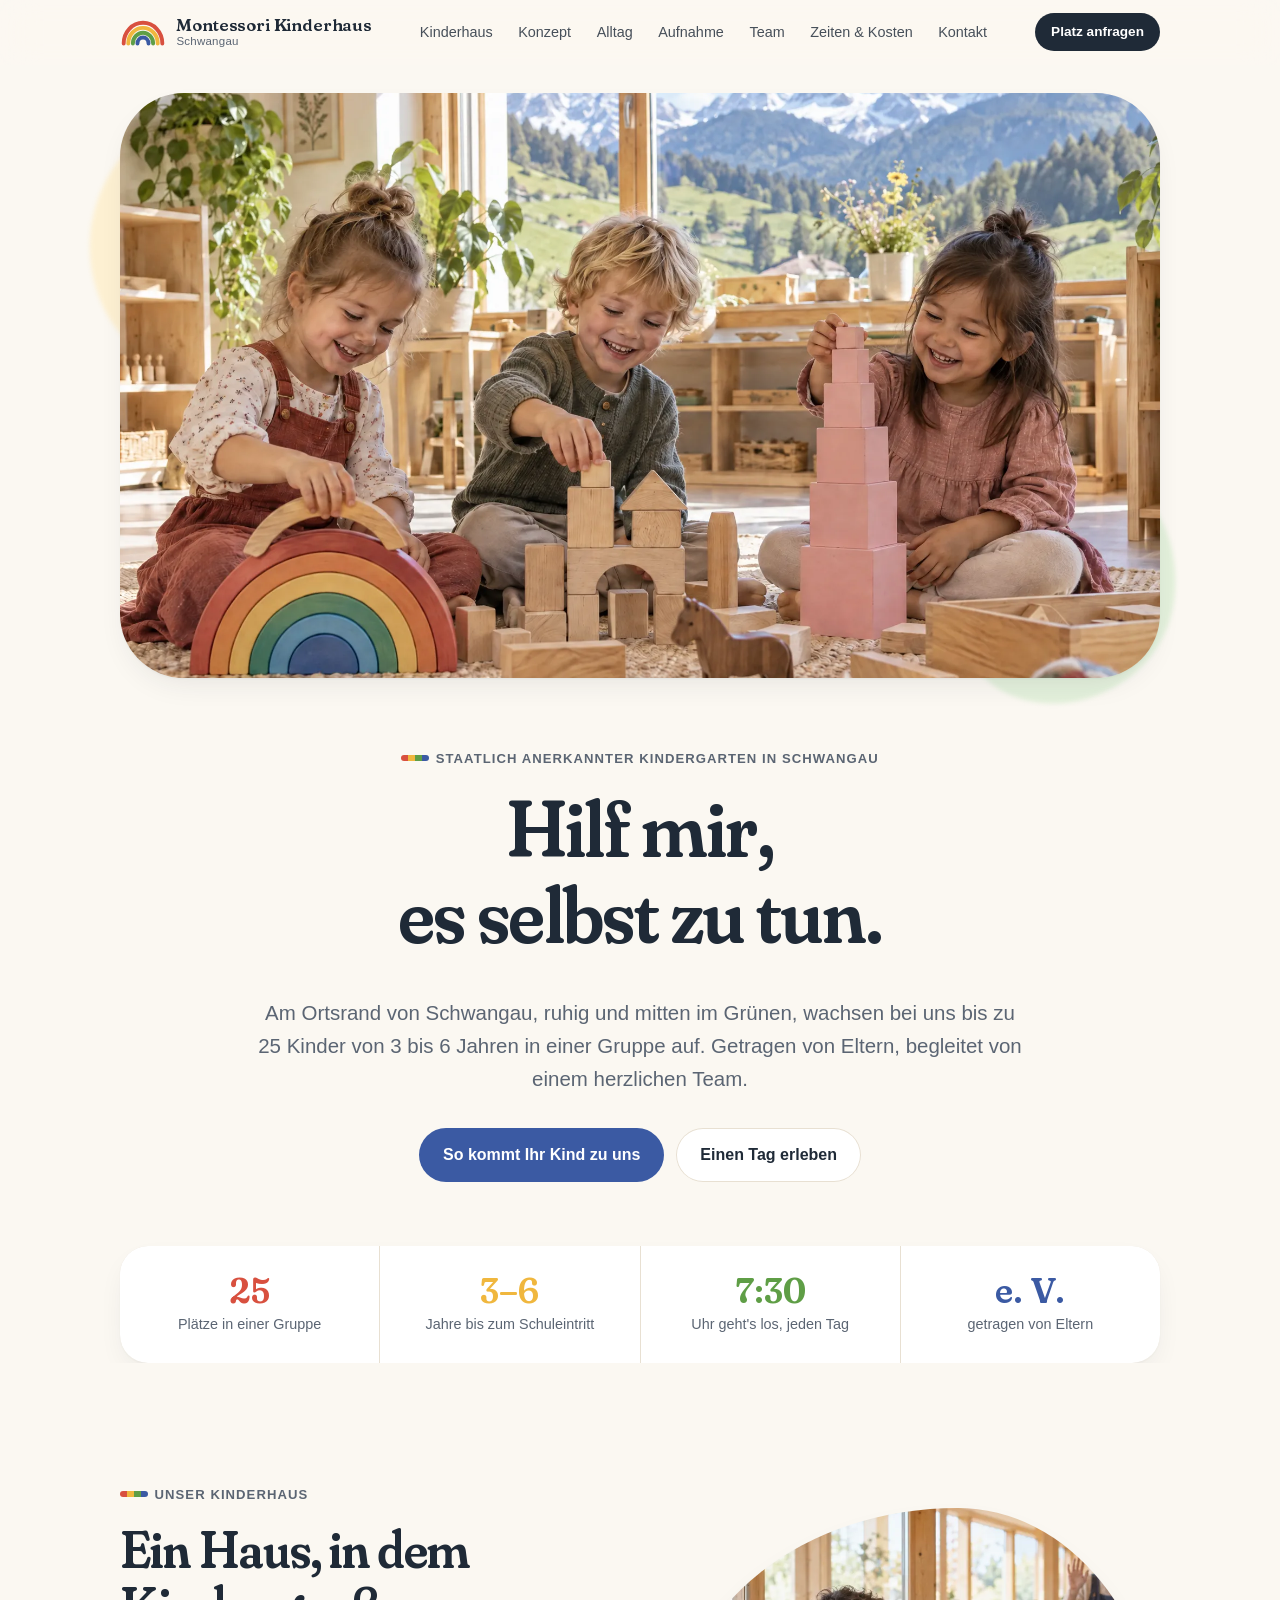
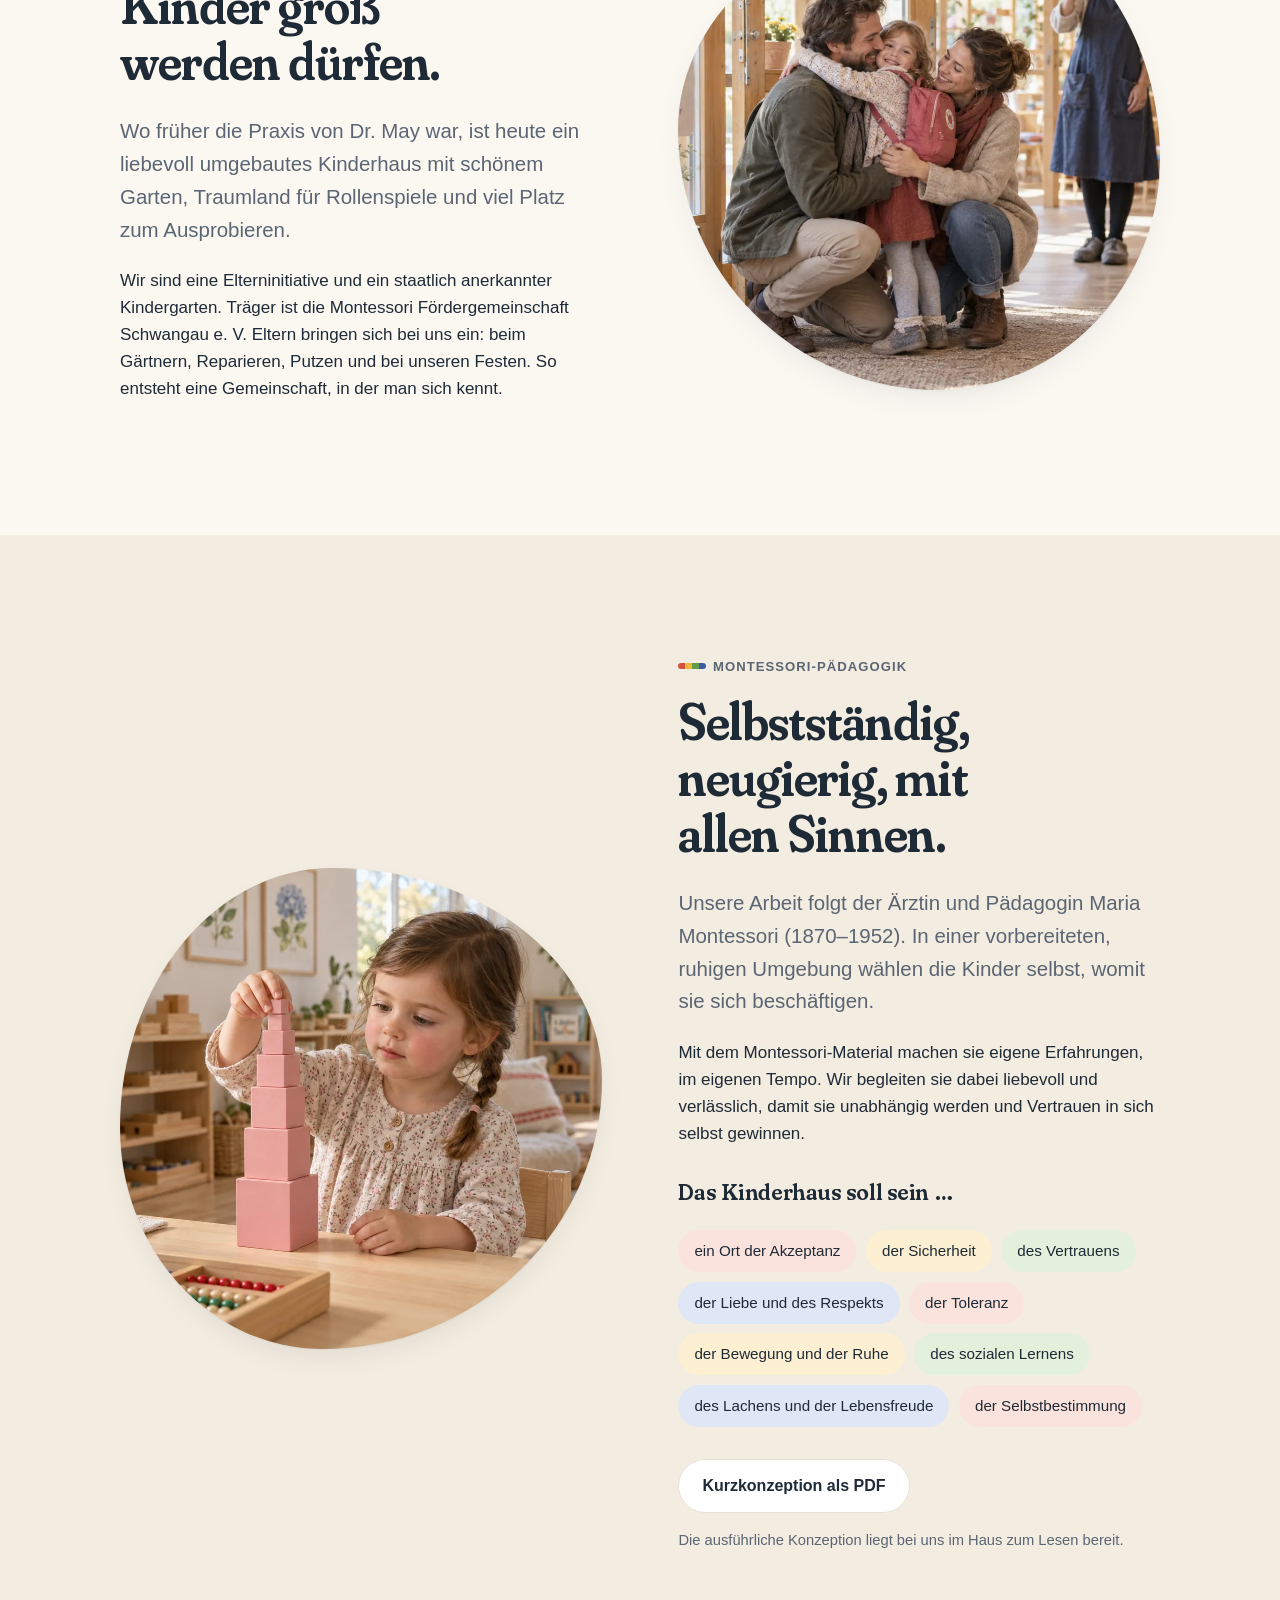
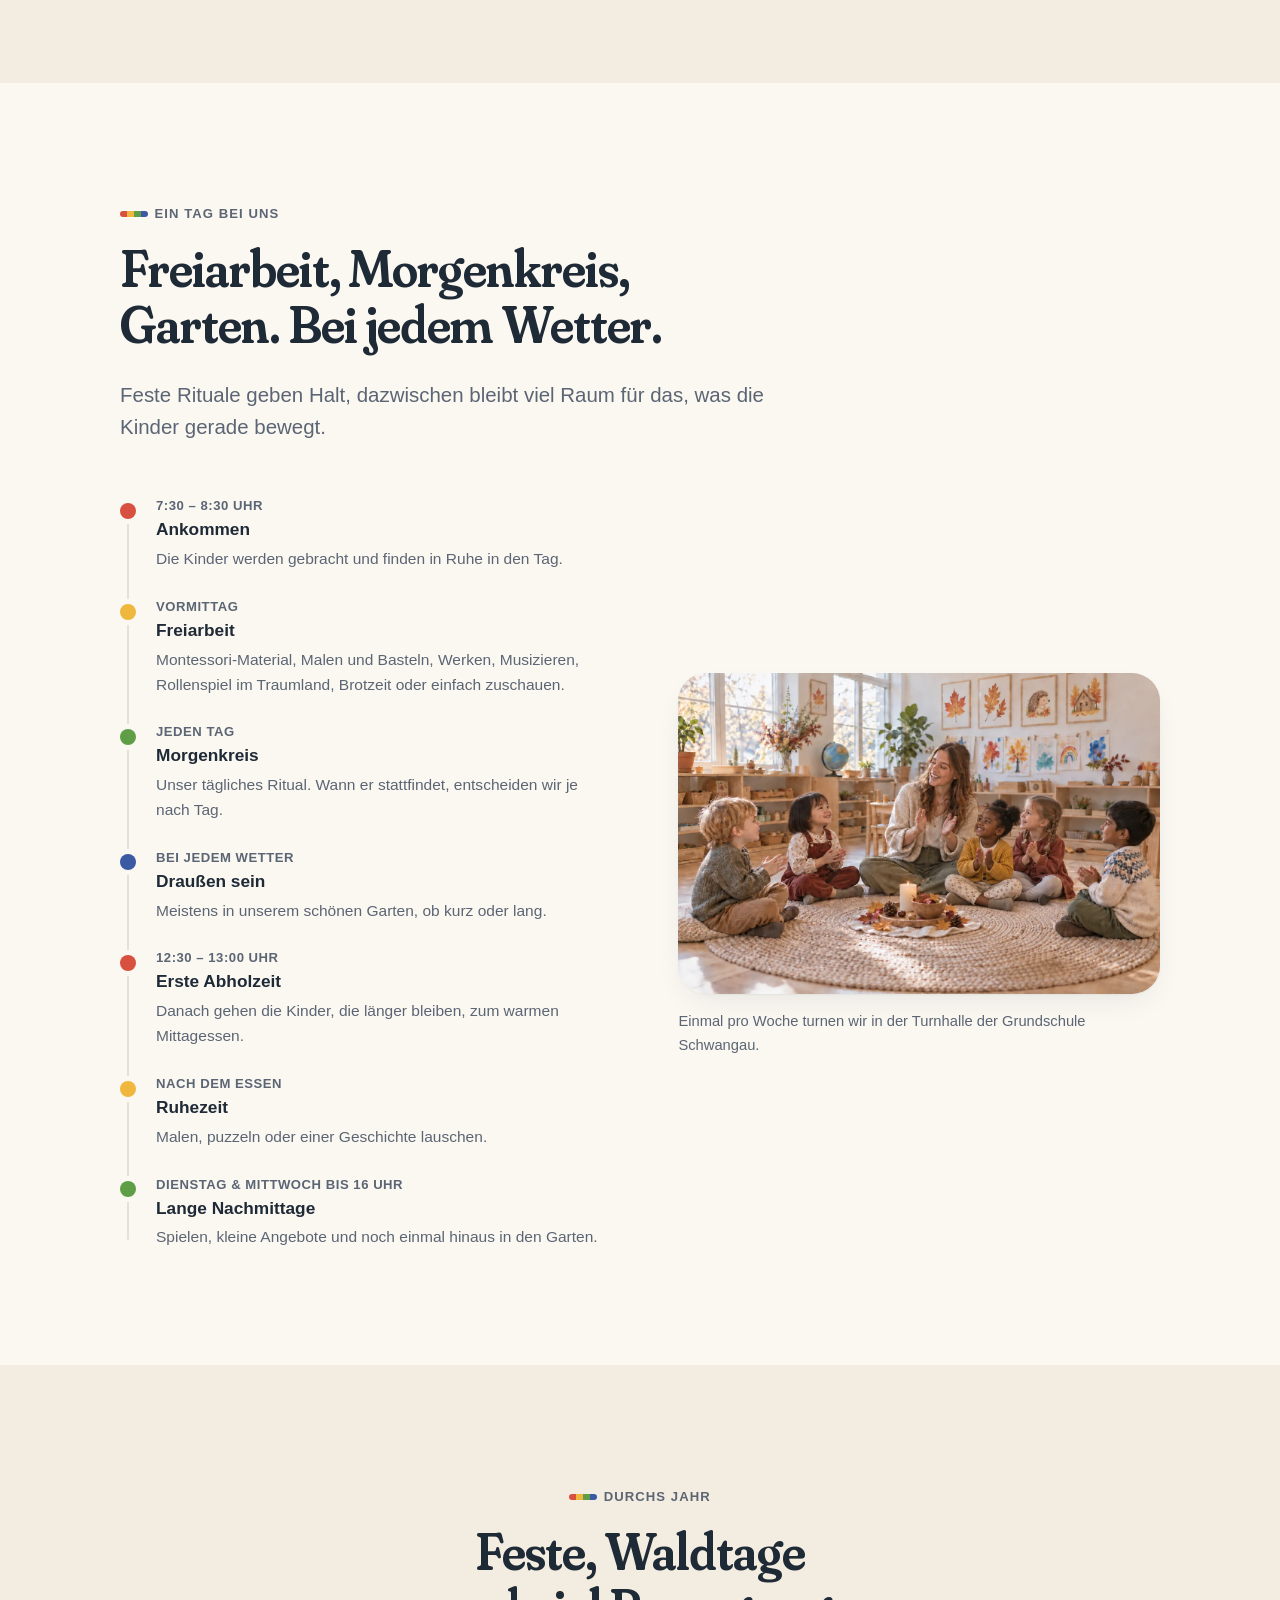
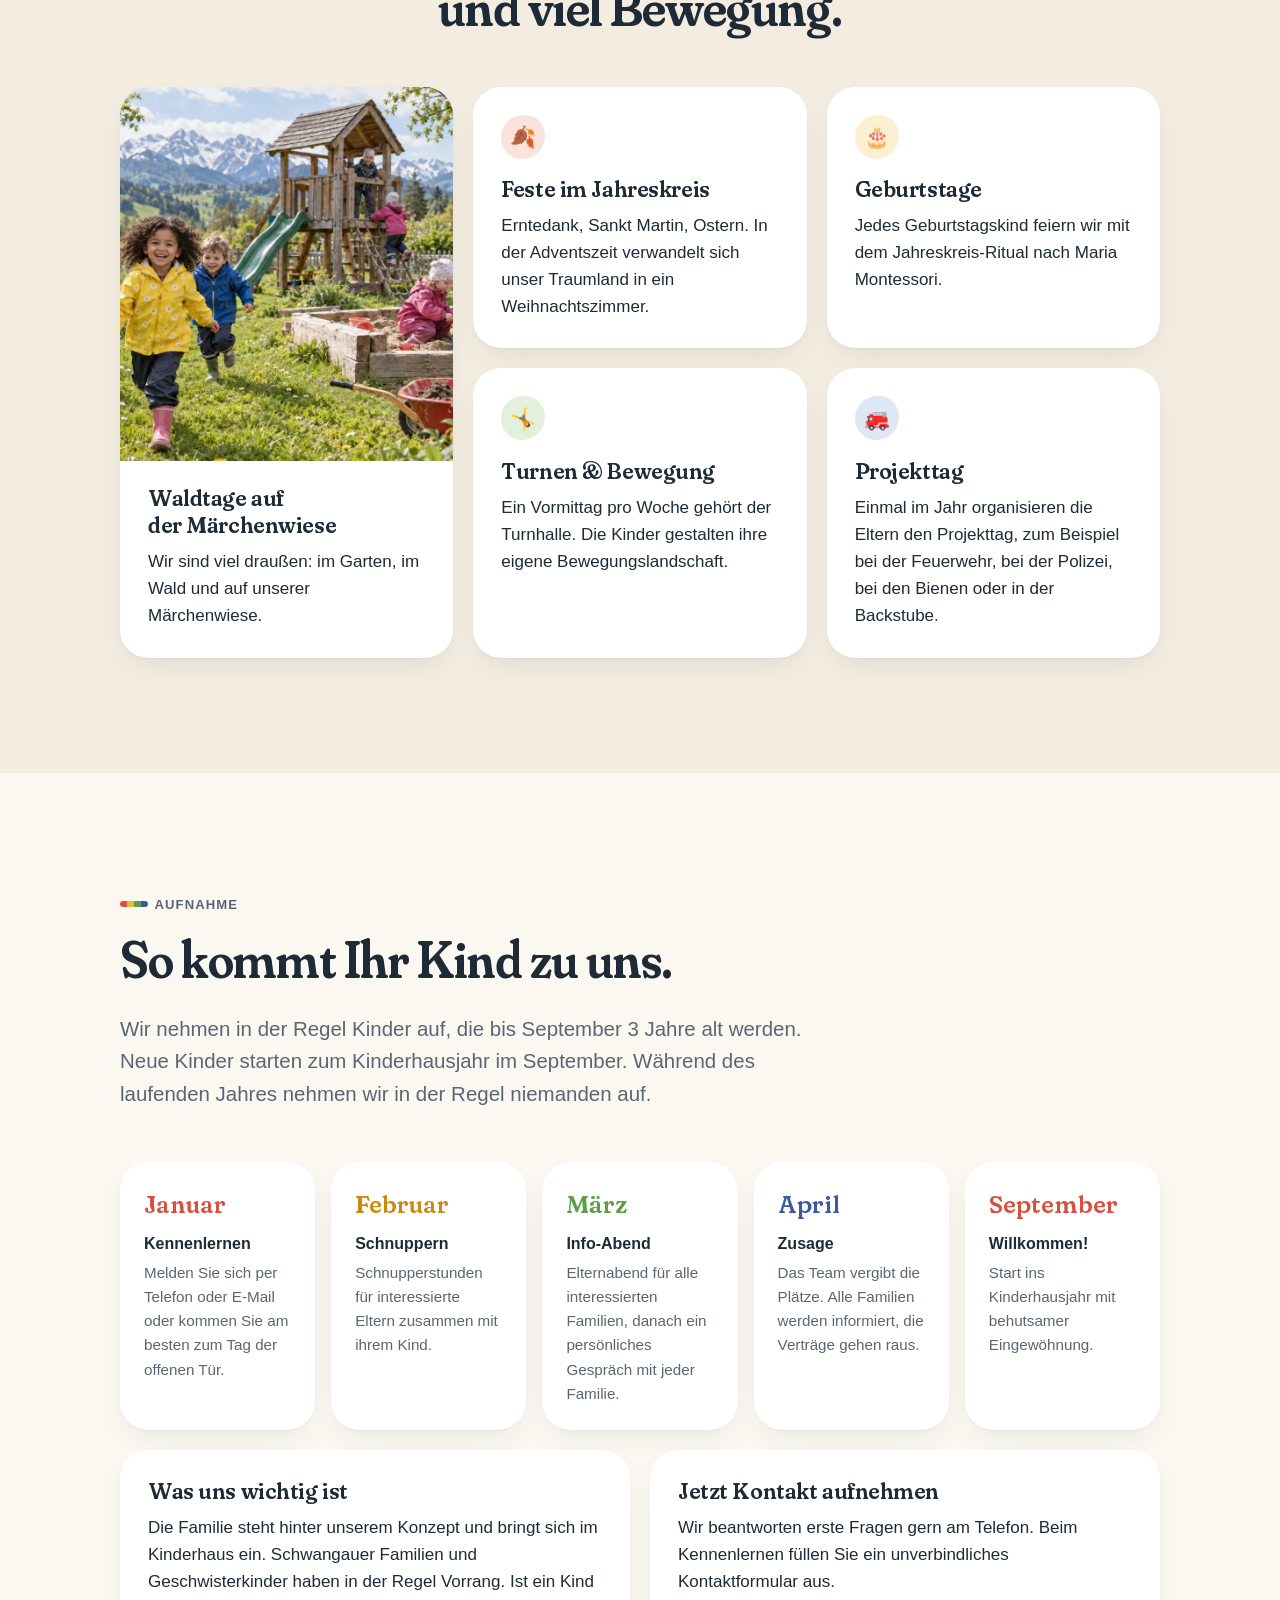
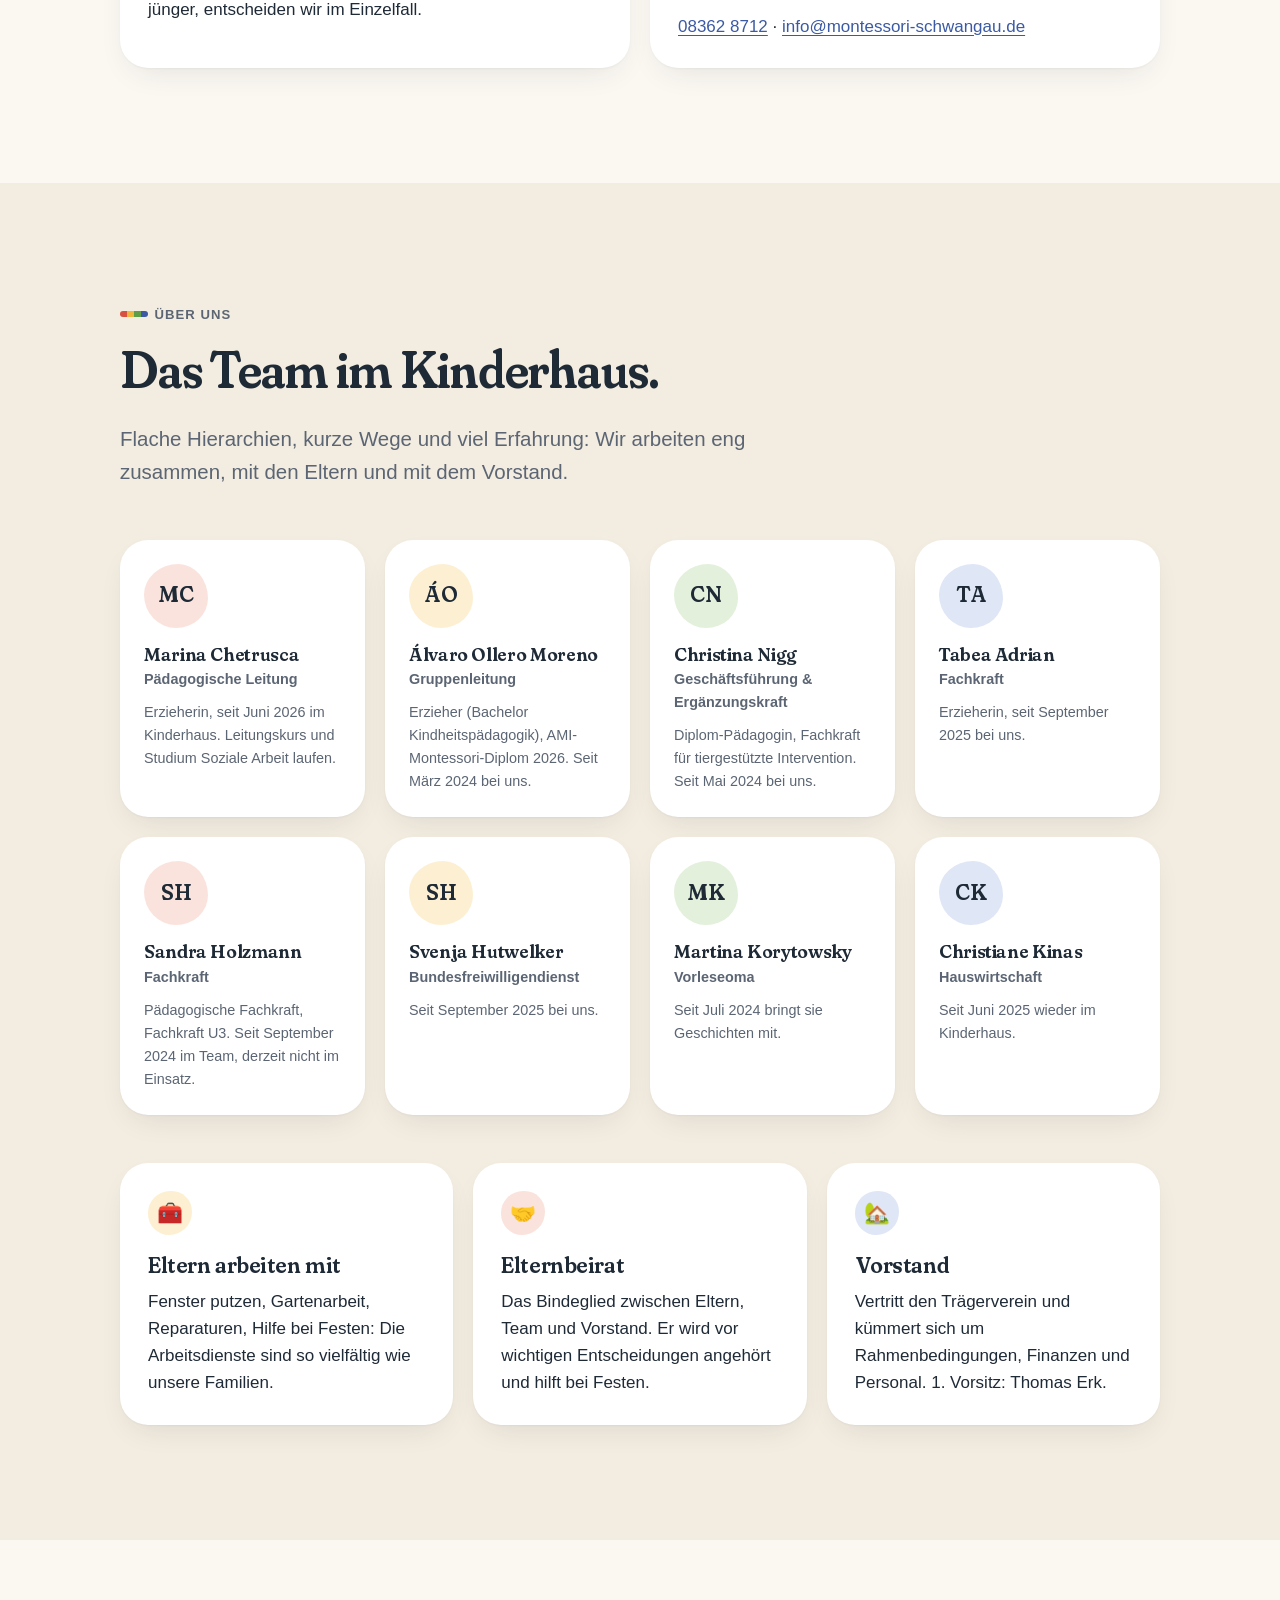
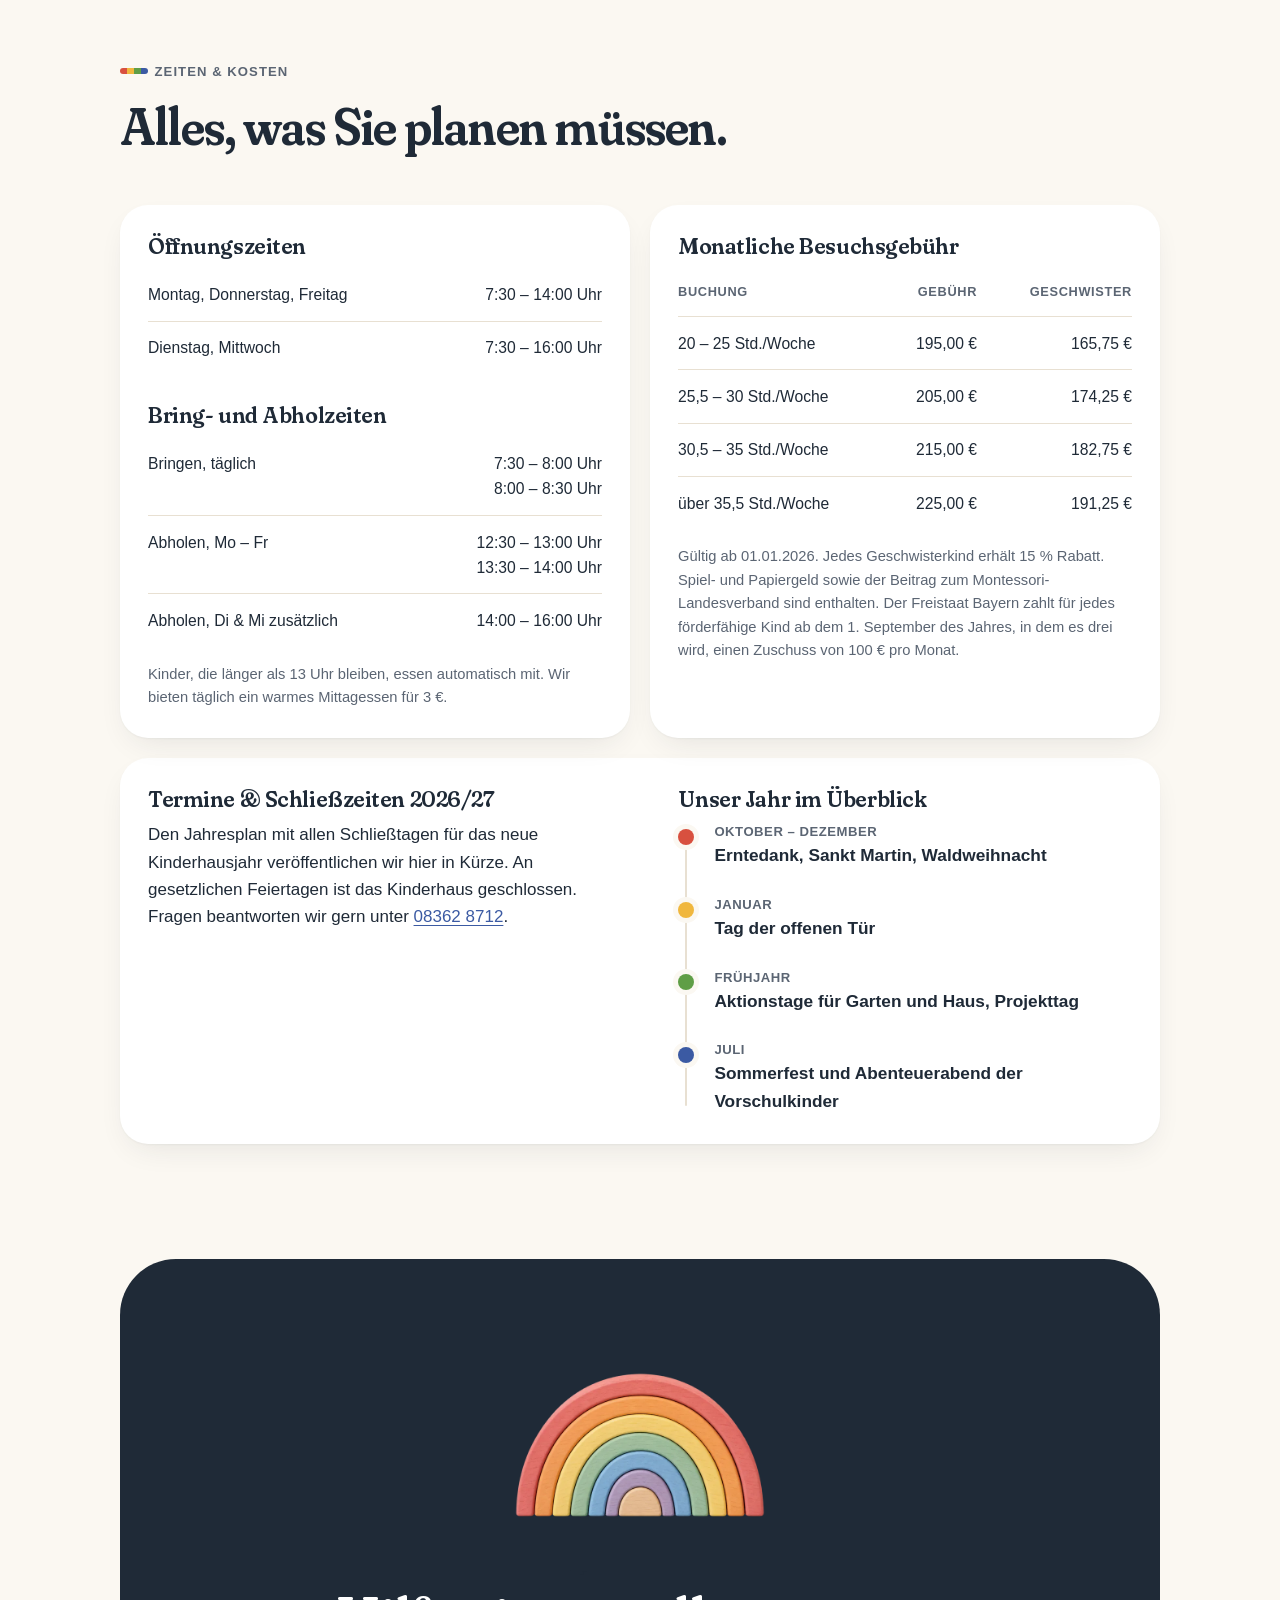
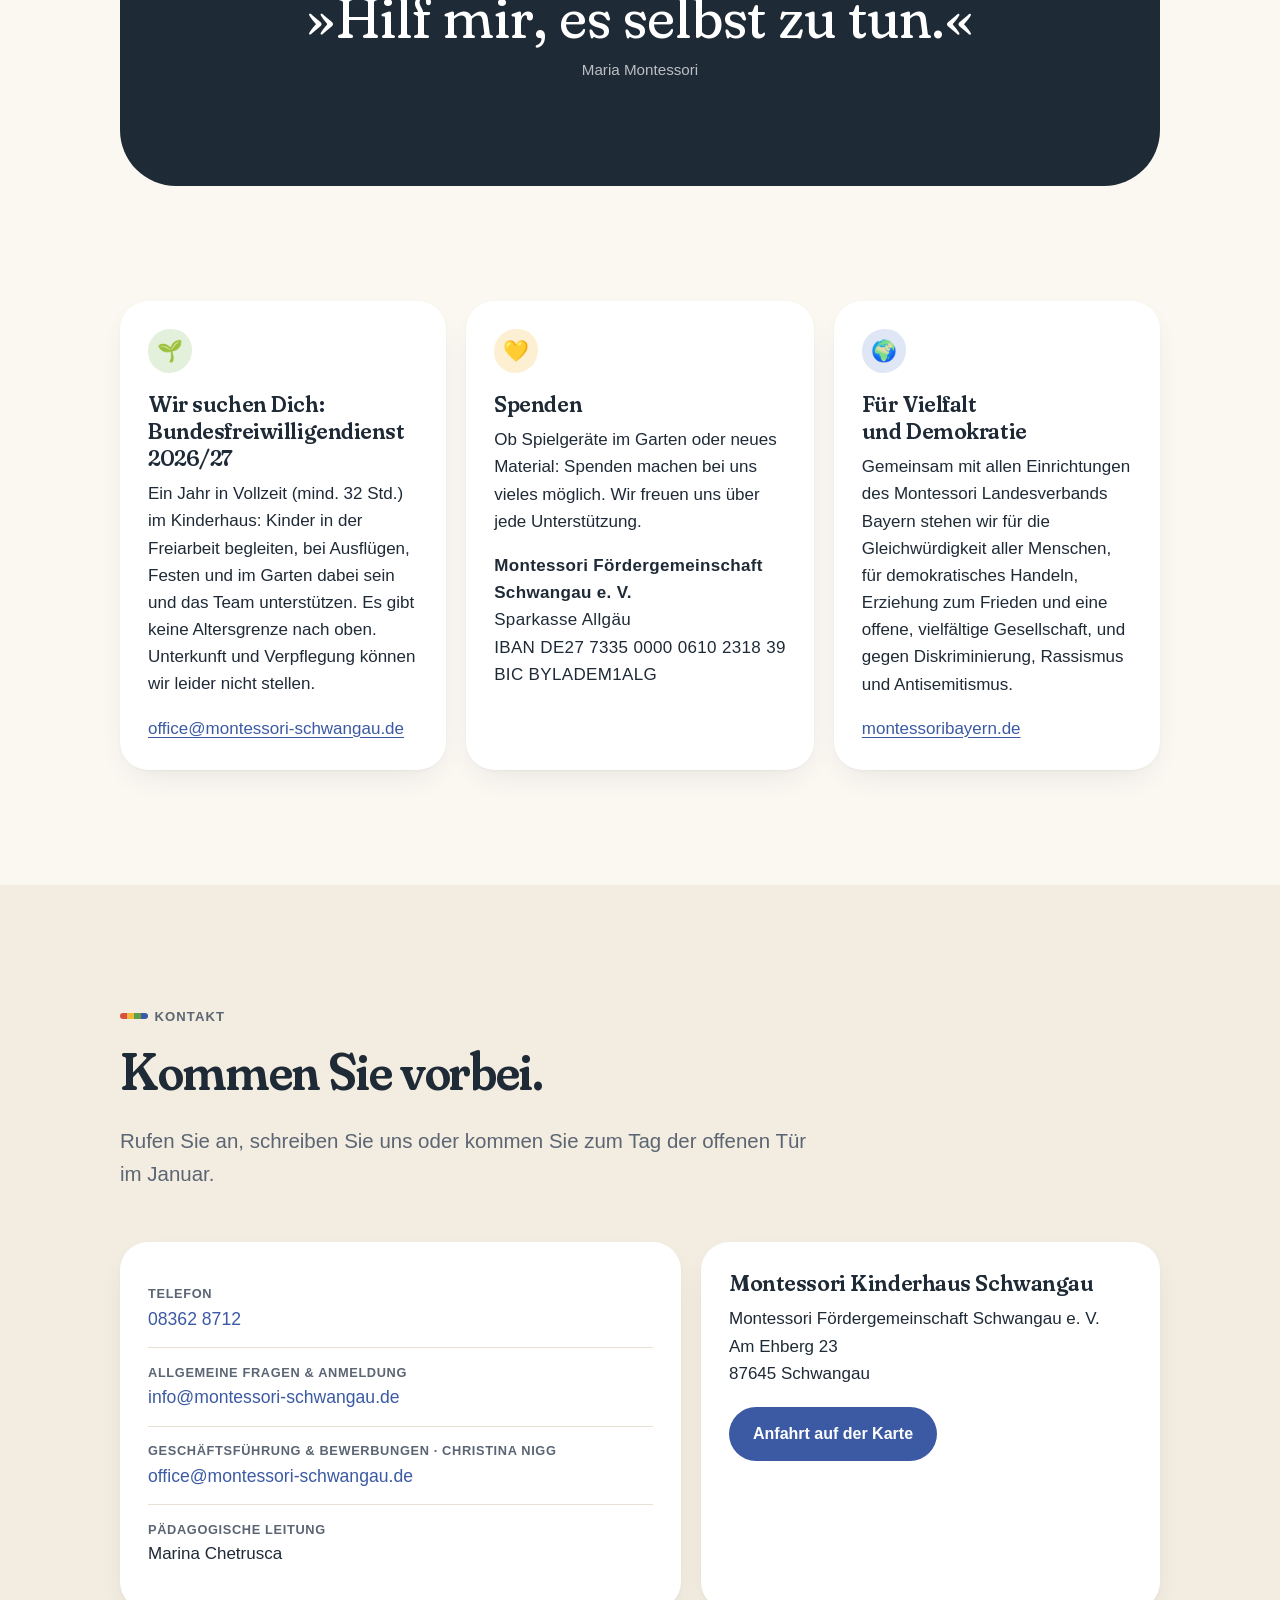
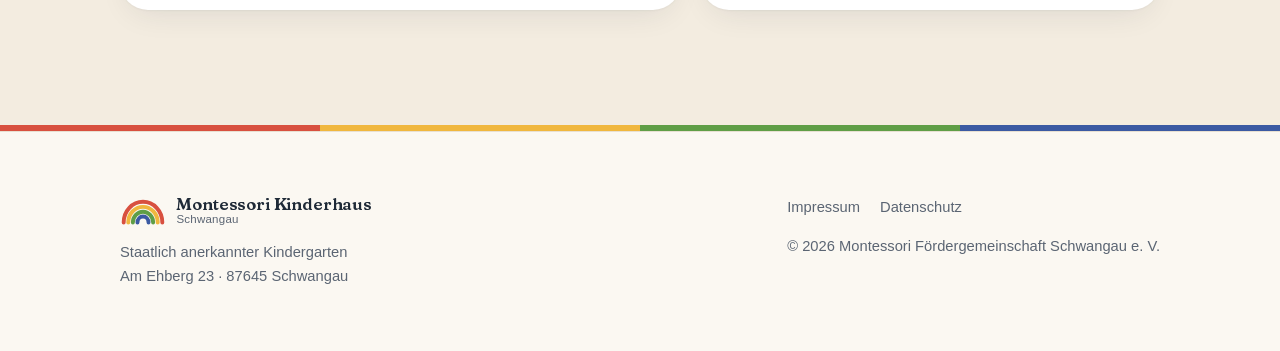
==== docs/index.html @ 6c431994 "Versionsnummern an Bildern und Stylesheet gegen veralteten Browser-Cache Co-Authored-By: Claude Opus" ====
<!doctype html>
<html lang="de">
<head>
<meta charset="utf-8">
<meta name="viewport" content="width=device-width, initial-scale=1">
<title>Montessori Kinderhaus Schwangau</title>
<meta name="description" content="Staatlich anerkannter Montessori-Kindergarten in Schwangau: eine Gruppe, bis zu 25 Kinder von 3 bis 6 Jahren, getragen von einer Elterninitiative.">
<meta property="og:title" content="Montessori Kinderhaus Schwangau">
<meta property="og:description" content="»Hilf mir, es selbst zu tun.« Staatlich anerkannter Kindergarten am Ehberg in Schwangau.">
<meta property="og:image" content="assets/img/hero-960.webp?v=59c2bdef">
<meta name="theme-color" content="#fbf8f2">
<link rel="icon" href="assets/favicon.svg" type="image/svg+xml">
<link rel="preload" href="assets/fonts/fraunces.woff2" as="font" type="font/woff2" crossorigin>
<link rel="stylesheet" href="assets/style.css?v=e7a60028">
</head>
<body>

<svg width="0" height="0" style="position:absolute" aria-hidden="true">
  <symbol id="logo" viewBox="0 0 100 60">
    <g fill="none" stroke-linecap="round" stroke-width="8.5">
      <path d="M8 55 A42 45 0 0 1 92 55" stroke="#d8503f"/>
      <path d="M18 55 A32 34 0 0 1 82 55" stroke="#f0b73e"/>
      <path d="M28 55 A22 23.5 0 0 1 72 55" stroke="#5f9e46"/>
      <path d="M38 55 A12 13 0 0 1 62 55" stroke="#3b5aa3"/>
    </g>
  </symbol>
</svg>

<header class="nav" id="nav">
  <div class="wrap">
    <a class="brand" href="#top" aria-label="Montessori Kinderhaus Schwangau, zum Seitenanfang">
      <svg aria-hidden="true"><use href="#logo"/></svg>
      <span>Montessori Kinderhaus<small>Schwangau</small></span>
    </a>
    <ul id="menu">
      <li><a href="#kinderhaus">Kinderhaus</a></li>
      <li><a href="#konzept">Konzept</a></li>
      <li><a href="#alltag">Alltag</a></li>
      <li><a href="#aufnahme">Aufnahme</a></li>
      <li><a href="#team">Team</a></li>
      <li><a href="#zeiten">Zeiten &amp; Kosten</a></li>
      <li><a href="#kontakt">Kontakt</a></li>
    </ul>
    <a class="cta-small" href="#aufnahme">Platz anfragen</a>
    <button class="menu-btn" id="menu-btn" aria-label="Menü öffnen" aria-expanded="false" aria-controls="menu">
      <svg viewBox="0 0 24 24" fill="none" stroke="currentColor" stroke-width="2" stroke-linecap="round"><path d="M4 8h16M4 16h16"/></svg>
    </button>
  </div>
</header>

<main id="top">

  <!-- Hero -->
  <div class="hero">
    <div class="wrap">
      <div class="hero-media">
        <svg class="blob b1" viewBox="0 0 200 200" aria-hidden="true"><path fill="currentColor" d="M43-58C56-46 67-31 70-14 73 3 67 22 55 36 43 50 25 59 5 63-15 67-37 66-52 54-67 42-75 19-73-2-71-23-60-42-44-54-28-66-7-71 10-70 27-69 30-70 43-58Z" transform="translate(100 100)"/></svg>
        <svg class="blob b2" viewBox="0 0 200 200" aria-hidden="true"><path fill="currentColor" d="M50-61C63-49 69-30 70-12 71 6 67 24 56 39 45 54 27 66 7 70-13 74-35 70-50 57-65 44-73 22-72 1-71-20-61-40-46-52-31-64-15-68 3-71 21-74 37-73 50-61Z" transform="translate(100 100)"/></svg>
        <img src="assets/img/hero.webp?v=a1b06d41" srcset="assets/img/hero-960.webp?v=59c2bdef 960w, assets/img/hero.webp?v=a1b06d41 1920w" sizes="(max-width: 1120px) 100vw, 1120px"
             width="1920" height="1344" alt="Drei lachende Kinder sitzen auf einem Teppich und spielen mit einem Holzregenbogen, Bauklötzen und dem rosa Turm" fetchpriority="high">
      </div>
      <span class="eyebrow">Staatlich anerkannter Kindergarten in Schwangau</span>
      <h1>Hilf mir,<br>es selbst zu tun.</h1>
      <p class="lead">Am Ortsrand von Schwangau, ruhig und mitten im Grünen, wachsen bei uns bis zu 25&nbsp;Kinder von 3 bis 6&nbsp;Jahren in einer Gruppe auf. Getragen von Eltern, begleitet von einem herzlichen Team.</p>
      <div class="btns">
        <a class="btn btn-primary" href="#aufnahme">So kommt Ihr Kind zu uns</a>
        <a class="btn btn-ghost" href="#alltag">Einen Tag erleben</a>
      </div>
      <div class="facts">
        <div><strong>25</strong><span>Plätze in einer Gruppe</span></div>
        <div><strong>3–6</strong><span>Jahre bis zum Schuleintritt</span></div>
        <div><strong>7:30</strong><span>Uhr geht's los, jeden Tag</span></div>
        <div><strong>e.&nbsp;V.</strong><span>getragen von Eltern</span></div>
      </div>
    </div>
  </div>

  <!-- Kinderhaus -->
  <section id="kinderhaus">
    <div class="wrap split">
      <div class="reveal">
        <span class="eyebrow">Unser Kinderhaus</span>
        <h2>Ein Haus, in dem Kinder groß werden dürfen.</h2>
        <p class="lead">Wo früher die Praxis von Dr.&nbsp;May war, ist heute ein liebevoll umgebautes Kinderhaus mit schönem Garten, Traumland für Rollenspiele und viel Platz zum Ausprobieren.</p>
        <p>Wir sind eine Elterninitiative und ein staatlich anerkannter Kindergarten. Träger ist die Montessori Fördergemeinschaft Schwangau&nbsp;e.&nbsp;V. Eltern bringen sich bei uns ein: beim Gärtnern, Reparieren, Putzen und bei unseren Festen. So entsteht eine Gemeinschaft, in der man sich kennt.</p>
      </div>
      <div class="reveal">
        <img class="organic" src="assets/img/familie.webp?v=81b031f4" width="1024" height="1024" loading="lazy"
             alt="Eltern verabschieden sich am Eingang des Kinderhauses von ihrem Kind, eine Erzieherin winkt">
      </div>
    </div>
  </section>

  <!-- Konzept -->
  <section id="konzept" class="section-sand">
    <div class="wrap split flip">
      <div class="reveal">
        <span class="eyebrow">Montessori-Pädagogik</span>
        <h2>Selbstständig, neugierig, mit allen Sinnen.</h2>
        <p class="lead">Unsere Arbeit folgt der Ärztin und Pädagogin Maria Montessori (1870–1952). In einer vorbereiteten, ruhigen Umgebung wählen die Kinder selbst, womit sie sich beschäftigen.</p>
        <p>Mit dem Montessori-Material machen sie eigene Erfahrungen, im eigenen Tempo. Wir begleiten sie dabei liebevoll und verlässlich, damit sie unabhängig werden und Vertrauen in sich selbst gewinnen.</p>
        <h3 style="margin-top:2rem">Das Kinderhaus soll sein …</h3>
        <ul class="chips">
          <li>ein Ort der Akzeptanz</li>
          <li>der Sicherheit</li>
          <li>des Vertrauens</li>
          <li>der Liebe und des Respekts</li>
          <li>der Toleranz</li>
          <li>der Bewegung und der Ruhe</li>
          <li>des sozialen Lernens</li>
          <li>des Lachens und der Lebensfreude</li>
          <li>der Selbstbestimmung</li>
        </ul>
        <div class="btns">
          <a class="btn btn-ghost" href="assets/Kurzkonzeption_Montessori_Kinderhaus_Schwangau.pdf">Kurzkonzeption als PDF</a>
        </div>
        <p class="note" style="margin-top:1rem">Die ausführliche Konzeption liegt bei uns im Haus zum Lesen bereit.</p>
      </div>
      <div class="reveal">
        <img class="organic alt" src="assets/img/material.webp?v=2e543b78" width="1024" height="1024" loading="lazy"
             alt="Ein Mädchen stapelt konzentriert die Würfel des rosa Turms auf einem Holztisch">
      </div>
    </div>
  </section>

  <!-- Alltag -->
  <section id="alltag">
    <div class="wrap">
      <div class="section-head reveal">
        <span class="eyebrow">Ein Tag bei uns</span>
        <h2>Freiarbeit, Morgenkreis, Garten. Bei jedem Wetter.</h2>
        <p class="lead">Feste Rituale geben Halt, dazwischen bleibt viel Raum für das, was die Kinder gerade bewegt.</p>
      </div>
      <div class="split">
        <ol class="timeline reveal">
          <li><span class="when">7:30 – 8:30 Uhr</span><strong>Ankommen</strong><p>Die Kinder werden gebracht und finden in Ruhe in den Tag.</p></li>
          <li><span class="when">Vormittag</span><strong>Freiarbeit</strong><p>Montessori-Material, Malen und Basteln, Werken, Musizieren, Rollenspiel im Traumland, Brotzeit oder einfach zuschauen.</p></li>
          <li><span class="when">Jeden Tag</span><strong>Morgenkreis</strong><p>Unser tägliches Ritual. Wann er stattfindet, entscheiden wir je nach Tag.</p></li>
          <li><span class="when">Bei jedem Wetter</span><strong>Draußen sein</strong><p>Meistens in unserem schönen Garten, ob kurz oder lang.</p></li>
          <li><span class="when">12:30 – 13:00 Uhr</span><strong>Erste Abholzeit</strong><p>Danach gehen die Kinder, die länger bleiben, zum warmen Mittagessen.</p></li>
          <li><span class="when">Nach dem Essen</span><strong>Ruhezeit</strong><p>Malen, puzzeln oder einer Geschichte lauschen.</p></li>
          <li><span class="when">Dienstag &amp; Mittwoch bis 16 Uhr</span><strong>Lange Nachmittage</strong><p>Spielen, kleine Angebote und noch einmal hinaus in den Garten.</p></li>
        </ol>
        <div class="reveal">
          <img class="soft" src="assets/img/morgenkreis.webp?v=b4da1f25" width="1536" height="1024" loading="lazy"
               alt="Kinder und eine Erzieherin sitzen im Morgenkreis auf einem runden Teppich, in der Mitte eine Kerze und Herbstblätter">
          <p class="note" style="margin-top:1rem">Einmal pro Woche turnen wir in der Turnhalle der Grundschule Schwangau.</p>
        </div>
      </div>
    </div>
  </section>

  <!-- Aktivitäten -->
  <section id="aktivitaeten" class="section-sand">
    <div class="wrap">
      <div class="section-head center reveal">
        <span class="eyebrow">Durchs Jahr</span>
        <h2>Feste, Waldtage und viel Bewegung.</h2>
      </div>
      <div class="cards reveal">
        <article class="card card-media" style="grid-row: span 2">
          <img src="assets/img/garten.webp?v=e53fc4a0" width="1536" height="1024" loading="lazy" alt="Kinder in Gummistiefeln spielen im Garten, im Hintergrund die Allgäuer Berge">
          <div class="card-body">
            <h3>Waldtage auf der Märchenwiese</h3>
            <p>Wir sind viel draußen: im Garten, im Wald und auf unserer Märchenwiese.</p>
          </div>
        </article>
        <article class="card tint-red"><div class="dot" aria-hidden="true">🍂</div><h3>Feste im Jahreskreis</h3><p>Erntedank, Sankt Martin, Ostern. In der Adventszeit verwandelt sich unser Traumland in ein Weihnachtszimmer.</p></article>
        <article class="card tint-yellow"><div class="dot" aria-hidden="true">🎂</div><h3>Geburtstage</h3><p>Jedes Geburtstagskind feiern wir mit dem Jahreskreis-Ritual nach Maria Montessori.</p></article>
        <article class="card tint-green"><div class="dot" aria-hidden="true">🤸</div><h3>Turnen &amp; Bewegung</h3><p>Ein Vormittag pro Woche gehört der Turnhalle. Die Kinder gestalten ihre eigene Bewegungslandschaft.</p></article>
        <article class="card tint-blue"><div class="dot" aria-hidden="true">🚒</div><h3>Projekttag</h3><p>Einmal im Jahr organisieren die Eltern den Projekttag, zum Beispiel bei der Feuerwehr, bei der Polizei, bei den Bienen oder in der Backstube.</p></article>
      </div>
    </div>
  </section>

  <!-- Aufnahme -->
  <section id="aufnahme">
    <div class="wrap">
      <div class="section-head reveal">
        <span class="eyebrow">Aufnahme</span>
        <h2>So kommt Ihr Kind zu uns.</h2>
        <p class="lead">Wir nehmen in der Regel Kinder auf, die bis September 3&nbsp;Jahre alt werden. Neue Kinder starten zum Kinderhausjahr im September. Während des laufenden Jahres nehmen wir in der Regel niemanden auf.</p>
      </div>
      <ol class="steps reveal">
        <li><span class="month">Januar</span><strong>Kennenlernen</strong><p>Melden Sie sich per Telefon oder E-Mail oder kommen Sie am besten zum Tag der offenen Tür.</p></li>
        <li><span class="month">Februar</span><strong>Schnuppern</strong><p>Schnupperstunden für interessierte Eltern zusammen mit ihrem Kind.</p></li>
        <li><span class="month">März</span><strong>Info-Abend</strong><p>Elternabend für alle interessierten Familien, danach ein persönliches Gespräch mit jeder Familie.</p></li>
        <li><span class="month">April</span><strong>Zusage</strong><p>Das Team vergibt die Plätze. Alle Familien werden informiert, die Verträge gehen raus.</p></li>
        <li><span class="month">September</span><strong>Willkommen!</strong><p>Start ins Kinderhausjahr mit behutsamer Eingewöhnung.</p></li>
      </ol>
      <div class="cards two reveal" style="margin-top:1.25rem">
        <div class="card tint-green">
          <h3>Was uns wichtig ist</h3>
          <p>Die Familie steht hinter unserem Konzept und bringt sich im Kinderhaus ein. Schwangauer Familien und Geschwisterkinder haben in der Regel Vorrang. Ist ein Kind jünger, entscheiden wir im Einzelfall.</p>
        </div>
        <div class="card tint-blue">
          <h3>Jetzt Kontakt aufnehmen</h3>
          <p>Wir beantworten erste Fragen gern am Telefon. Beim Kennenlernen füllen Sie ein unverbindliches Kontaktformular aus.</p>
          <p><a href="tel:+4983628712">08362 8712</a> · <a href="mailto:info@montessori-schwangau.de">info@montessori-schwangau.de</a></p>
        </div>
      </div>
    </div>
  </section>

  <!-- Team -->
  <section id="team" class="section-sand">
    <div class="wrap">
      <div class="section-head reveal">
        <span class="eyebrow">Über uns</span>
        <h2>Das Team im Kinderhaus.</h2>
        <p class="lead">Flache Hierarchien, kurze Wege und viel Erfahrung: Wir arbeiten eng zusammen, mit den Eltern und mit dem Vorstand.</p>
      </div>
      <div class="team reveal">
        <article class="person"><div class="avatar" aria-hidden="true">MC</div><h3>Marina Chetrusca</h3><p class="role">Pädagogische Leitung</p><p>Erzieherin, seit Juni 2026 im Kinderhaus. Leitungskurs und Studium Soziale Arbeit laufen.</p></article>
        <article class="person"><div class="avatar" aria-hidden="true">ÁO</div><h3>Álvaro Ollero Moreno</h3><p class="role">Gruppenleitung</p><p>Erzieher (Bachelor Kindheitspädagogik), AMI-Montessori-Diplom 2026. Seit März 2024 bei uns.</p></article>
        <article class="person"><div class="avatar" aria-hidden="true">CN</div><h3>Christina Nigg</h3><p class="role">Geschäftsführung &amp; Ergänzungskraft</p><p>Diplom-Pädagogin, Fachkraft für tiergestützte Intervention. Seit Mai 2024 bei uns.</p></article>
        <article class="person"><div class="avatar" aria-hidden="true">TA</div><h3>Tabea Adrian</h3><p class="role">Fachkraft</p><p>Erzieherin, seit September 2025 bei uns.</p></article>
        <article class="person"><div class="avatar" aria-hidden="true">SH</div><h3>Sandra Holzmann</h3><p class="role">Fachkraft</p><p>Pädagogische Fachkraft, Fachkraft U3. Seit September 2024 im Team, derzeit nicht im Einsatz.</p></article>
        <article class="person"><div class="avatar" aria-hidden="true">SH</div><h3>Svenja Hutwelker</h3><p class="role">Bundesfreiwilligendienst</p><p>Seit September 2025 bei uns.</p></article>
        <article class="person"><div class="avatar" aria-hidden="true">MK</div><h3>Martina Korytowsky</h3><p class="role">Vorleseoma</p><p>Seit Juli 2024 bringt sie Geschichten mit.</p></article>
        <article class="person"><div class="avatar" aria-hidden="true">CK</div><h3>Christiane Kinas</h3><p class="role">Hauswirtschaft</p><p>Seit Juni 2025 wieder im Kinderhaus.</p></article>
      </div>
      <div class="cards reveal" style="margin-top:3rem">
        <div class="card tint-yellow"><div class="dot" aria-hidden="true">🧰</div><h3>Eltern arbeiten mit</h3><p>Fenster putzen, Gartenarbeit, Reparaturen, Hilfe bei Festen: Die Arbeitsdienste sind so vielfältig wie unsere Familien.</p></div>
        <div class="card tint-red"><div class="dot" aria-hidden="true">🤝</div><h3>Elternbeirat</h3><p>Das Bindeglied zwischen Eltern, Team und Vorstand. Er wird vor wichtigen Entscheidungen angehört und hilft bei Festen.</p></div>
        <div class="card tint-blue"><div class="dot" aria-hidden="true">🏡</div><h3>Vorstand</h3><p>Vertritt den Trägerverein und kümmert sich um Rahmenbedingungen, Finanzen und Personal. 1.&nbsp;Vorsitz: Thomas Erk.</p></div>
      </div>
    </div>
  </section>

  <!-- Zeiten & Kosten -->
  <section id="zeiten">
    <div class="wrap">
      <div class="section-head reveal">
        <span class="eyebrow">Zeiten &amp; Kosten</span>
        <h2>Alles, was Sie planen müssen.</h2>
      </div>
      <div class="cards two reveal">
        <div class="card">
          <h3>Öffnungszeiten</h3>
          <table class="table">
            <tr><td>Montag, Donnerstag, Freitag</td><td class="num">7:30 – 14:00 Uhr</td></tr>
            <tr><td>Dienstag, Mittwoch</td><td class="num">7:30 – 16:00 Uhr</td></tr>
          </table>
          <h3 style="margin-top:1.75rem">Bring- und Abholzeiten</h3>
          <table class="table">
            <tr><td>Bringen, täglich</td><td class="num">7:30 – 8:00 Uhr<br>8:00 – 8:30 Uhr</td></tr>
            <tr><td>Abholen, Mo – Fr</td><td class="num">12:30 – 13:00 Uhr<br>13:30 – 14:00 Uhr</td></tr>
            <tr><td>Abholen, Di &amp; Mi zusätzlich</td><td class="num">14:00 – 16:00 Uhr</td></tr>
          </table>
          <p class="note" style="margin-top:1rem">Kinder, die länger als 13&nbsp;Uhr bleiben, essen automatisch mit. Wir bieten täglich ein warmes Mittagessen für 3&nbsp;€.</p>
        </div>
        <div class="card">
          <h3>Monatliche Besuchsgebühr</h3>
          <table class="table">
            <thead><tr><th>Buchung</th><th class="num">Gebühr</th><th class="num">Geschwister</th></tr></thead>
            <tr><td>20 – 25 Std./Woche</td><td class="num">195,00 €</td><td class="num">165,75 €</td></tr>
            <tr><td>25,5 – 30 Std./Woche</td><td class="num">205,00 €</td><td class="num">174,25 €</td></tr>
            <tr><td>30,5 – 35 Std./Woche</td><td class="num">215,00 €</td><td class="num">182,75 €</td></tr>
            <tr><td>über 35,5 Std./Woche</td><td class="num">225,00 €</td><td class="num">191,25 €</td></tr>
          </table>
          <p class="note" style="margin-top:1rem">Gültig ab 01.01.2026. Jedes Geschwisterkind erhält 15&nbsp;% Rabatt. Spiel- und Papiergeld sowie der Beitrag zum Montessori-Landesverband sind enthalten. Der Freistaat Bayern zahlt für jedes förderfähige Kind ab dem 1.&nbsp;September des Jahres, in dem es drei wird, einen Zuschuss von 100&nbsp;€ pro Monat.</p>
        </div>
      </div>
      <div class="card reveal" style="margin-top:1.25rem">
        <div class="split" style="align-items:start">
          <div>
            <h3>Termine &amp; Schließzeiten 2026/27</h3>
            <p>Den Jahresplan mit allen Schließtagen für das neue Kinderhausjahr veröffentlichen wir hier in Kürze. An gesetzlichen Feiertagen ist das Kinderhaus geschlossen. Fragen beantworten wir gern unter <a href="tel:+4983628712">08362 8712</a>.</p>
          </div>
          <div>
            <h3>Unser Jahr im Überblick</h3>
            <ol class="timeline">
              <li><span class="when">Oktober – Dezember</span><strong>Erntedank, Sankt Martin, Waldweihnacht</strong></li>
              <li><span class="when">Januar</span><strong>Tag der offenen Tür</strong></li>
              <li><span class="when">Frühjahr</span><strong>Aktionstage für Garten und Haus, Projekttag</strong></li>
              <li><span class="when">Juli</span><strong>Sommerfest und Abenteuerabend der Vorschulkinder</strong></li>
            </ol>
          </div>
        </div>
      </div>
    </div>
  </section>

  <!-- Zitatband -->
  <div class="wrap reveal">
    <div class="band">
      <img class="band-rainbow" src="assets/img/regenbogen.webp?v=55d0a2f4" width="640" height="640" loading="lazy" alt="">
      <p class="quote">»Hilf mir, es selbst zu tun.«</p>
      <p class="quote-by">Maria Montessori</p>
    </div>
  </div>

  <!-- Mitmachen -->
  <section id="mitmachen">
    <div class="wrap">
      <div class="cards reveal">
        <div class="card tint-green">
          <div class="dot" aria-hidden="true">🌱</div>
          <h3>Wir suchen Dich: Bundesfreiwilligendienst 2026/27</h3>
          <p>Ein Jahr in Vollzeit (mind. 32 Std.) im Kinderhaus: Kinder in der Freiarbeit begleiten, bei Ausflügen, Festen und im Garten dabei sein und das Team unterstützen. Es gibt keine Altersgrenze nach oben. Unterkunft und Verpflegung können wir leider nicht stellen.</p>
          <p><a href="mailto:office@montessori-schwangau.de?subject=Bundesfreiwilligendienst%202026%2F27">office@montessori-schwangau.de</a></p>
        </div>
        <div class="card tint-yellow">
          <div class="dot" aria-hidden="true">💛</div>
          <h3>Spenden</h3>
          <p>Ob Spielgeräte im Garten oder neues Material: Spenden machen bei uns vieles möglich. Wir freuen uns über jede Unterstützung.</p>
          <p class="iban"><strong>Montessori Fördergemeinschaft Schwangau e.&nbsp;V.</strong><br>Sparkasse Allgäu<br><span style="white-space:nowrap">IBAN DE27 7335 0000 0610 2318 39</span><br>BIC BYLADEM1ALG</p>
        </div>
        <div class="card tint-blue">
          <div class="dot" aria-hidden="true">🌍</div>
          <h3>Für Vielfalt und Demokratie</h3>
          <p>Gemeinsam mit allen Einrichtungen des Montessori Landesverbands Bayern stehen wir für die Gleichwürdigkeit aller Menschen, für demokratisches Handeln, Erziehung zum Frieden und eine offene, vielfältige Gesellschaft, und gegen Diskriminierung, Rassismus und Antisemitismus.</p>
          <p><a href="https://www.montessoribayern.de" rel="noopener">montessoribayern.de</a></p>
        </div>
      </div>
    </div>
  </section>

  <!-- Kontakt -->
  <section id="kontakt" class="section-sand">
    <div class="wrap">
      <div class="section-head reveal">
        <span class="eyebrow">Kontakt</span>
        <h2>Kommen Sie vorbei.</h2>
        <p class="lead">Rufen Sie an, schreiben Sie uns oder kommen Sie zum Tag der offenen Tür im Januar.</p>
      </div>
      <div class="contact-grid reveal">
        <div class="card">
          <ul class="contact-list">
            <li><span class="label">Telefon</span><a href="tel:+4983628712">08362 8712</a></li>
            <li><span class="label">Allgemeine Fragen &amp; Anmeldung</span><a href="mailto:info@montessori-schwangau.de">info@montessori-schwangau.de</a></li>
            <li><span class="label">Geschäftsführung &amp; Bewerbungen · Christina Nigg</span><a href="mailto:office@montessori-schwangau.de">office@montessori-schwangau.de</a></li>
            <li><span class="label">Pädagogische Leitung</span>Marina Chetrusca</li>
          </ul>
        </div>
        <div class="card">
          <h3>Montessori Kinderhaus Schwangau</h3>
          <p>Montessori Fördergemeinschaft Schwangau e.&nbsp;V.<br>Am Ehberg 23<br>87645 Schwangau</p>
          <div class="btns" style="margin-top:1.25rem">
            <a class="btn btn-primary" href="https://www.openstreetmap.org/search?query=Am%20Ehberg%2023%2C%2087645%20Schwangau" rel="noopener">Anfahrt auf der Karte</a>
          </div>
        </div>
      </div>
    </div>
  </section>

</main>

<div class="rainbow-rule" aria-hidden="true"></div>
<footer>
  <div class="wrap">
    <div>
      <a class="brand" href="#top"><svg aria-hidden="true"><use href="#logo"/></svg><span>Montessori Kinderhaus<small>Schwangau</small></span></a>
      <p style="margin-top:1rem">Staatlich anerkannter Kindergarten<br>Am Ehberg 23 · 87645 Schwangau</p>
    </div>
    <div>
      <nav aria-label="Rechtliches"><a href="impressum.html">Impressum</a><a href="datenschutz.html">Datenschutz</a></nav>
      <p style="margin-top:1rem">© 2026 Montessori Fördergemeinschaft Schwangau e.&nbsp;V.</p>
    </div>
  </div>
</footer>

<script>
  const nav = document.getElementById('nav'), btn = document.getElementById('menu-btn');
  btn.addEventListener('click', () => {
    const open = nav.classList.toggle('open');
    btn.setAttribute('aria-expanded', open);
    btn.setAttribute('aria-label', open ? 'Menü schließen' : 'Menü öffnen');
  });
  document.querySelectorAll('#menu a').forEach(a => a.addEventListener('click', () => {
    nav.classList.remove('open'); btn.setAttribute('aria-expanded', false);
  }));
  addEventListener('scroll', () => nav.classList.toggle('scrolled', scrollY > 8), { passive: true });
  const io = new IntersectionObserver(es => es.forEach(e => {
    if (e.isIntersecting) { e.target.classList.add('in'); io.unobserve(e.target); }
  }), { rootMargin: '0px 0px -8% 0px' });
  document.querySelectorAll('.reveal').forEach(el => io.observe(el));
</script>
</body>
</html>
---- docs/assets/style.css ----
/* Montessori Kinderhaus Schwangau — warm, ruhig, organisch */

@font-face {
  font-family: "Fraunces";
  src: url("fonts/fraunces.woff2") format("woff2");
  font-weight: 400 700;
  font-display: swap;
}

:root {
  --bg: #fbf8f2;
  --surface: #ffffff;
  --sand: #f3ece0;
  --ink: #1f2a37;
  --muted: #5b6573;
  --line: #e8e0d2;

  --red: #d8503f;
  --yellow: #f0b73e;
  --green: #5f9e46;
  --blue: #3b5aa3;
  --red-soft: #fbe3dd;
  --yellow-soft: #fdf0d2;
  --green-soft: #e3f0db;
  --blue-soft: #dfe6f5;

  --display: "Fraunces", Georgia, serif;
  --text: -apple-system, BlinkMacSystemFont, "SF Pro Text", "Segoe UI", Roboto, "Helvetica Neue", Arial, sans-serif;

  --radius: 28px;
  --wrap: 1120px;
  --gutter: clamp(16px, 4vw, 40px);
  --shadow: 0 1px 2px rgba(31, 42, 55, .04), 0 12px 32px -12px rgba(31, 42, 55, .12);
}

*, *::before, *::after { box-sizing: border-box; }
html { scroll-behavior: smooth; scroll-padding-top: 76px; -webkit-text-size-adjust: 100%; }
body {
  margin: 0;
  background: var(--bg);
  color: var(--ink);
  font: 17px/1.6 var(--text);
  -webkit-font-smoothing: antialiased;
}
img { display: block; max-width: 100%; height: auto; }
a { color: var(--blue); text-underline-offset: 3px; }
a:hover { color: var(--ink); }
:focus-visible { outline: 3px solid var(--yellow); outline-offset: 3px; border-radius: 6px; }

.wrap { max-width: var(--wrap); margin: 0 auto; padding: 0 var(--gutter); }

h1, h2, h3 {
  font-family: var(--display);
  font-weight: 600;
  font-variation-settings: "SOFT" 100, "opsz" 96;
  letter-spacing: -.02em;
  line-height: 1.08;
  margin: 0 0 .5em;
  text-wrap: balance;
}
h1 { font-size: clamp(2.6rem, 6.4vw, 5rem); }
h2 { font-size: clamp(2rem, 4.4vw, 3.25rem); }
h3 { font-size: 1.35rem; line-height: 1.25; font-variation-settings: "SOFT" 100, "opsz" 24; }
p { margin: 0 0 1em; }
.lead { font-size: clamp(1.1rem, 1.6vw, 1.3rem); color: var(--muted); max-width: 38em; text-wrap: pretty; }
.eyebrow {
  display: inline-flex; align-items: center; gap: .5em;
  font-size: .82rem; font-weight: 600; letter-spacing: .08em; text-transform: uppercase;
  color: var(--muted); margin-bottom: 1rem;
}
.eyebrow::before { content: ""; width: 28px; height: 6px; border-radius: 6px;
  background: linear-gradient(90deg, var(--red) 0 25%, var(--yellow) 25% 50%, var(--green) 50% 75%, var(--blue) 75%); }

/* ---------- Navigation ---------- */
.nav {
  position: sticky; top: 0; z-index: 50;
  background: rgba(251, 248, 242, .78);
  -webkit-backdrop-filter: saturate(180%) blur(18px);
  backdrop-filter: saturate(180%) blur(18px);
  border-bottom: 1px solid transparent;
  transition: border-color .3s;
}
.nav.scrolled { border-color: var(--line); }
.nav .wrap { display: flex; align-items: center; justify-content: space-between; height: 64px; }
.brand { display: flex; align-items: center; gap: .65rem; text-decoration: none; color: var(--ink); }
.brand svg { width: 46px; height: 28px; flex: none; }
.brand span { font-family: var(--display); font-weight: 600; font-size: 1.05rem; line-height: 1.05; letter-spacing: -.01em; }
.brand small { display: block; font-family: var(--text); font-weight: 500; font-size: .72rem; color: var(--muted); letter-spacing: .02em; }
.nav ul { display: flex; gap: 1.6rem; list-style: none; margin: 0; padding: 0; }
.nav ul a { color: var(--ink); text-decoration: none; font-size: .9rem; opacity: .82; }
.nav ul a:hover { opacity: 1; }
.nav .cta-small {
  background: var(--ink); color: #fff; text-decoration: none; font-size: .85rem; font-weight: 600;
  padding: .5rem 1rem; border-radius: 999px; white-space: nowrap;
}
.menu-btn { display: none; background: none; border: 0; padding: 8px; margin-right: -8px; color: var(--ink); cursor: pointer; }
.menu-btn svg { width: 24px; height: 24px; }

@media (max-width: 960px) {
  .nav ul, .nav .cta-small { display: none; }
  .menu-btn { display: block; }
  .nav.open ul {
    display: flex; flex-direction: column; gap: 0;
    position: absolute; top: 64px; left: 0; right: 0;
    background: var(--bg); border-bottom: 1px solid var(--line); padding: .5rem var(--gutter) 1.25rem;
  }
  .nav.open ul a { display: block; padding: .8rem 0; font-size: 1.1rem; border-bottom: 1px solid var(--line); }
}

/* ---------- Buttons ---------- */
.btns { display: flex; flex-wrap: wrap; gap: .75rem; margin-top: 2rem; }
.btn {
  display: inline-flex; align-items: center; gap: .5rem;
  padding: .9rem 1.5rem; border-radius: 999px;
  font-weight: 600; font-size: 1rem; text-decoration: none;
  transition: transform .2s ease, background .2s;
}
.btn:active { transform: scale(.97); }
.btn-primary { background: var(--blue); color: #fff; }
.btn-primary:hover { background: #2f4a8a; color: #fff; }
.btn-ghost { background: var(--surface); color: var(--ink); box-shadow: inset 0 0 0 1px var(--line); }
.btn-ghost:hover { background: var(--sand); }

/* ---------- Hero ---------- */
.hero { padding: clamp(1rem, 2.5vw, 1.75rem) 0 0; text-align: center; overflow: hidden; }
.hero .lead { margin: 0 auto; }
.hero .btns { justify-content: center; }
.hero-media { position: relative; margin-bottom: clamp(2.5rem, 5vw, 4rem); }
.hero-media img {
  width: 100%; aspect-ratio: 1920 / 1080; object-fit: cover; object-position: 50% 40%;
  border-radius: clamp(28px, 5vw, 64px);
  box-shadow: var(--shadow);
}
@media (max-width: 620px) { .hero-media img { aspect-ratio: 4 / 3; } }
.hero-media .blob { position: absolute; z-index: -1; filter: blur(2px); }
.hero-media .b1 { width: 38%; top: -9%; left: -8%; color: var(--yellow-soft); }
.hero-media .b2 { width: 30%; bottom: -12%; right: -6%; color: var(--green-soft); }

/* ---------- Fakten ---------- */
.facts {
  display: grid; grid-template-columns: repeat(4, 1fr); gap: 1px;
  background: var(--line); border-radius: var(--radius); overflow: hidden;
  margin: clamp(2.5rem, 5vw, 4rem) 0 0; box-shadow: var(--shadow);
}
.facts div { background: var(--surface); padding: 1.6rem 1.4rem; text-align: center; }
.facts strong { display: block; font-family: var(--display); font-size: 2.2rem; font-weight: 600; line-height: 1.1; }
.facts span { font-size: .9rem; color: var(--muted); }
.facts div:nth-child(1) strong { color: var(--red); }
.facts div:nth-child(2) strong { color: var(--yellow); }
.facts div:nth-child(3) strong { color: var(--green); }
.facts div:nth-child(4) strong { color: var(--blue); }
@media (max-width: 720px) { .facts { grid-template-columns: repeat(2, 1fr); } }

/* ---------- Sektionen ---------- */
section { padding: clamp(4rem, 9vw, 7.5rem) 0; }
.section-sand { background: var(--sand); }
.section-head { max-width: 44rem; margin-bottom: clamp(2rem, 4vw, 3.25rem); }
.center { text-align: center; margin-left: auto; margin-right: auto; }
.center .lead { margin-left: auto; margin-right: auto; }

.split { display: grid; grid-template-columns: 1fr 1fr; gap: clamp(2rem, 6vw, 5rem); align-items: center; }
.split.flip > :first-child { order: 2; }
@media (max-width: 860px) { .split { grid-template-columns: 1fr; } .split.flip > :first-child { order: 0; } }

.organic { border-radius: 58% 42% 46% 54% / 46% 52% 48% 54%; aspect-ratio: 1 / 1; object-fit: cover; width: 100%; box-shadow: var(--shadow); }
.organic.alt { border-radius: 44% 56% 58% 42% / 54% 44% 56% 46%; }
.soft { border-radius: var(--radius); width: 100%; aspect-ratio: 3 / 2; object-fit: cover; box-shadow: var(--shadow); }

.quote {
  font-family: var(--display); font-size: clamp(1.6rem, 3vw, 2.2rem); line-height: 1.2;
  font-variation-settings: "SOFT" 100, "opsz" 72; font-style: italic; margin: 0 0 .4rem;
}
.quote-by { color: var(--muted); font-size: .95rem; }

.chips { display: flex; flex-wrap: wrap; gap: .6rem; list-style: none; padding: 0; margin: 1.5rem 0 0; }
.chips li { padding: .55rem 1rem; border-radius: 999px; font-size: .95rem; font-weight: 500; }
.chips li:nth-child(4n+1) { background: var(--red-soft); }
.chips li:nth-child(4n+2) { background: var(--yellow-soft); }
.chips li:nth-child(4n+3) { background: var(--green-soft); }
.chips li:nth-child(4n+4) { background: var(--blue-soft); }

/* ---------- Karten ---------- */
.cards { display: grid; grid-template-columns: repeat(3, 1fr); gap: 1.25rem; }
.cards.two { grid-template-columns: repeat(2, 1fr); }
.cards.four { grid-template-columns: repeat(4, 1fr); }
@media (max-width: 960px) { .cards, .cards.four { grid-template-columns: repeat(2, 1fr); } }
@media (max-width: 620px) { .cards, .cards.two, .cards.four { grid-template-columns: 1fr; } }
.card {
  background: var(--surface); border-radius: var(--radius); padding: 1.75rem;
  box-shadow: var(--shadow);
}
.card h3 { margin-bottom: .4em; }
.card p:last-child, .card ul:last-child { margin-bottom: 0; }
.card .dot { width: 44px; height: 44px; border-radius: 50% 46% 52% 48%; display: grid; place-items: center; margin-bottom: 1.1rem; font-size: 1.3rem; }
.tint-red .dot { background: var(--red-soft); }
.tint-yellow .dot { background: var(--yellow-soft); }
.tint-green .dot { background: var(--green-soft); }
.tint-blue .dot { background: var(--blue-soft); }
.card-media { padding: 0; overflow: hidden; display: flex; flex-direction: column; }
.card-media img { aspect-ratio: 16 / 10; object-fit: cover; width: 100%; flex: 1 1 auto; min-height: 0; }
@media (min-width: 621px) { .card-media img { aspect-ratio: auto; } }
.card-media .card-body { padding: 1.5rem 1.75rem 1.75rem; }

/* ---------- Tagesablauf / Zeitleiste ---------- */
.timeline { list-style: none; margin: 0; padding: 0; position: relative; }
.timeline::before { content: ""; position: absolute; left: 7px; top: 10px; bottom: 10px; width: 2px; background: var(--line); border-radius: 2px; }
.timeline li { position: relative; padding: 0 0 1.5rem 2.25rem; }
.timeline li:last-child { padding-bottom: 0; }
.timeline li::before { content: ""; position: absolute; left: 0; top: .45em; width: 16px; height: 16px; border-radius: 50%; background: var(--c, var(--green)); box-shadow: 0 0 0 5px var(--bg); }
.section-sand .timeline li::before { box-shadow: 0 0 0 5px var(--sand); }
.timeline time, .timeline .when { display: block; font-size: .82rem; font-weight: 600; letter-spacing: .04em; text-transform: uppercase; color: var(--muted); }
.timeline strong { display: block; font-size: 1.08rem; }
.timeline p { margin: .2rem 0 0; color: var(--muted); font-size: .97rem; }
.timeline li:nth-child(4n+1) { --c: var(--red); }
.timeline li:nth-child(4n+2) { --c: var(--yellow); }
.timeline li:nth-child(4n+3) { --c: var(--green); }
.timeline li:nth-child(4n+4) { --c: var(--blue); }

/* ---------- Aufnahme-Schritte ---------- */
.steps { display: grid; grid-template-columns: repeat(5, 1fr); gap: 1rem; counter-reset: s; list-style: none; padding: 0; margin: 0; }
@media (max-width: 960px) { .steps { grid-template-columns: 1fr 1fr; } }
@media (max-width: 560px) { .steps { grid-template-columns: 1fr; } }
.steps li { background: var(--surface); border-radius: var(--radius); padding: 1.5rem; box-shadow: var(--shadow); }
.steps .month { font-family: var(--display); font-size: 1.5rem; font-weight: 600; display: block; margin-bottom: .4rem; }
.steps li:nth-child(1) .month { color: var(--red); }
.steps li:nth-child(2) .month { color: #c98a10; }
.steps li:nth-child(3) .month { color: var(--green); }
.steps li:nth-child(4) .month { color: var(--blue); }
.steps li:nth-child(5) .month { color: var(--red); }
.steps p { margin: 0; font-size: .95rem; color: var(--muted); }
.steps strong { display: block; margin-bottom: .25rem; color: var(--ink); font-size: 1rem; }

/* ---------- Team ---------- */
.team { display: grid; grid-template-columns: repeat(4, 1fr); gap: 1.25rem; }
@media (max-width: 960px) { .team { grid-template-columns: repeat(2, 1fr); } }
@media (max-width: 480px) { .team { grid-template-columns: 1fr; } }
.person { background: var(--surface); border-radius: var(--radius); padding: 1.5rem; box-shadow: var(--shadow); }
.avatar {
  width: 64px; height: 64px; display: grid; place-items: center; margin-bottom: 1rem;
  font-family: var(--display); font-weight: 600; font-size: 1.35rem; color: var(--ink);
  border-radius: 54% 46% 50% 50% / 48% 54% 46% 52%;
}
.person:nth-child(4n+1) .avatar { background: var(--red-soft); }
.person:nth-child(4n+2) .avatar { background: var(--yellow-soft); }
.person:nth-child(4n+3) .avatar { background: var(--green-soft); }
.person:nth-child(4n+4) .avatar { background: var(--blue-soft); }
.person h3 { font-size: 1.12rem; margin-bottom: .15rem; }
.person .role { font-weight: 600; font-size: .9rem; margin-bottom: .6rem; }
.person p { font-size: .9rem; color: var(--muted); margin: 0; }

/* ---------- Tabellen ---------- */
.table { width: 100%; border-collapse: collapse; font-size: .98rem; }
.table th, .table td { text-align: left; padding: .85rem 0; border-bottom: 1px solid var(--line); vertical-align: top; }
.table th { font-weight: 600; font-size: .8rem; letter-spacing: .05em; text-transform: uppercase; color: var(--muted); }
.table td.num, .table th.num { text-align: right; font-variant-numeric: tabular-nums; white-space: nowrap; padding-left: 1rem; }
.table tr:last-child td { border-bottom: 0; }
.note { font-size: .92rem; color: var(--muted); }

/* ---------- Zitatband ---------- */
.band { background: var(--ink); color: #fff; border-radius: clamp(28px, 5vw, 56px); padding: clamp(3rem, 7vw, 5.5rem) var(--gutter); text-align: center; position: relative; overflow: hidden; }
.band .quote { font-size: clamp(2rem, 5vw, 3.6rem); font-style: normal; }
.band .quote-by { color: rgba(255,255,255,.7); }
.band-rainbow { width: min(260px, 60%); height: auto; aspect-ratio: auto; margin: -2rem auto .5rem; }

/* ---------- Kontakt ---------- */
.contact-grid { display: grid; grid-template-columns: 1.1fr .9fr; gap: 1.25rem; }
@media (max-width: 860px) { .contact-grid { grid-template-columns: 1fr; } }
.contact-list { list-style: none; padding: 0; margin: 0; }
.contact-list li { padding: .9rem 0; border-bottom: 1px solid var(--line); }
.contact-list li:last-child { border-bottom: 0; }
.contact-list .label { display: block; font-size: .8rem; font-weight: 600; letter-spacing: .05em; text-transform: uppercase; color: var(--muted); }
.contact-list a { font-size: 1.1rem; text-decoration: none; }
.iban { font-variant-numeric: tabular-nums; letter-spacing: .02em; }

/* ---------- Footer ---------- */
footer { padding: 4rem 0 3rem; border-top: 1px solid var(--line); font-size: .92rem; color: var(--muted); }
footer .wrap { display: flex; flex-wrap: wrap; gap: 2rem; justify-content: space-between; align-items: flex-start; }
footer nav a { color: var(--muted); margin-right: 1.25rem; text-decoration: none; }
footer nav a:hover { color: var(--ink); }
.rainbow-rule { height: 6px; background: linear-gradient(90deg, var(--red) 0 25%, var(--yellow) 25% 50%, var(--green) 50% 75%, var(--blue) 75%); }

/* ---------- Rechtstexte ---------- */
.legal { max-width: 46rem; padding: clamp(3rem, 7vw, 5rem) var(--gutter); margin: 0 auto; }
.legal h2 { font-size: 1.6rem; margin-top: 2.2rem; }
.legal h3 { font-size: 1.15rem; margin-top: 1.6rem; }
.legal p, .legal li { color: #3a4552; }
.legal a { word-break: break-word; }

/* ---------- Einblenden beim Scrollen ---------- */
.reveal { opacity: 0; transform: translateY(24px); transition: opacity .8s cubic-bezier(.2,.7,.2,1), transform .8s cubic-bezier(.2,.7,.2,1); }
.reveal.in { opacity: 1; transform: none; }
@media (prefers-reduced-motion: reduce) {
  html { scroll-behavior: auto; }
  .reveal { opacity: 1; transform: none; transition: none; }
}
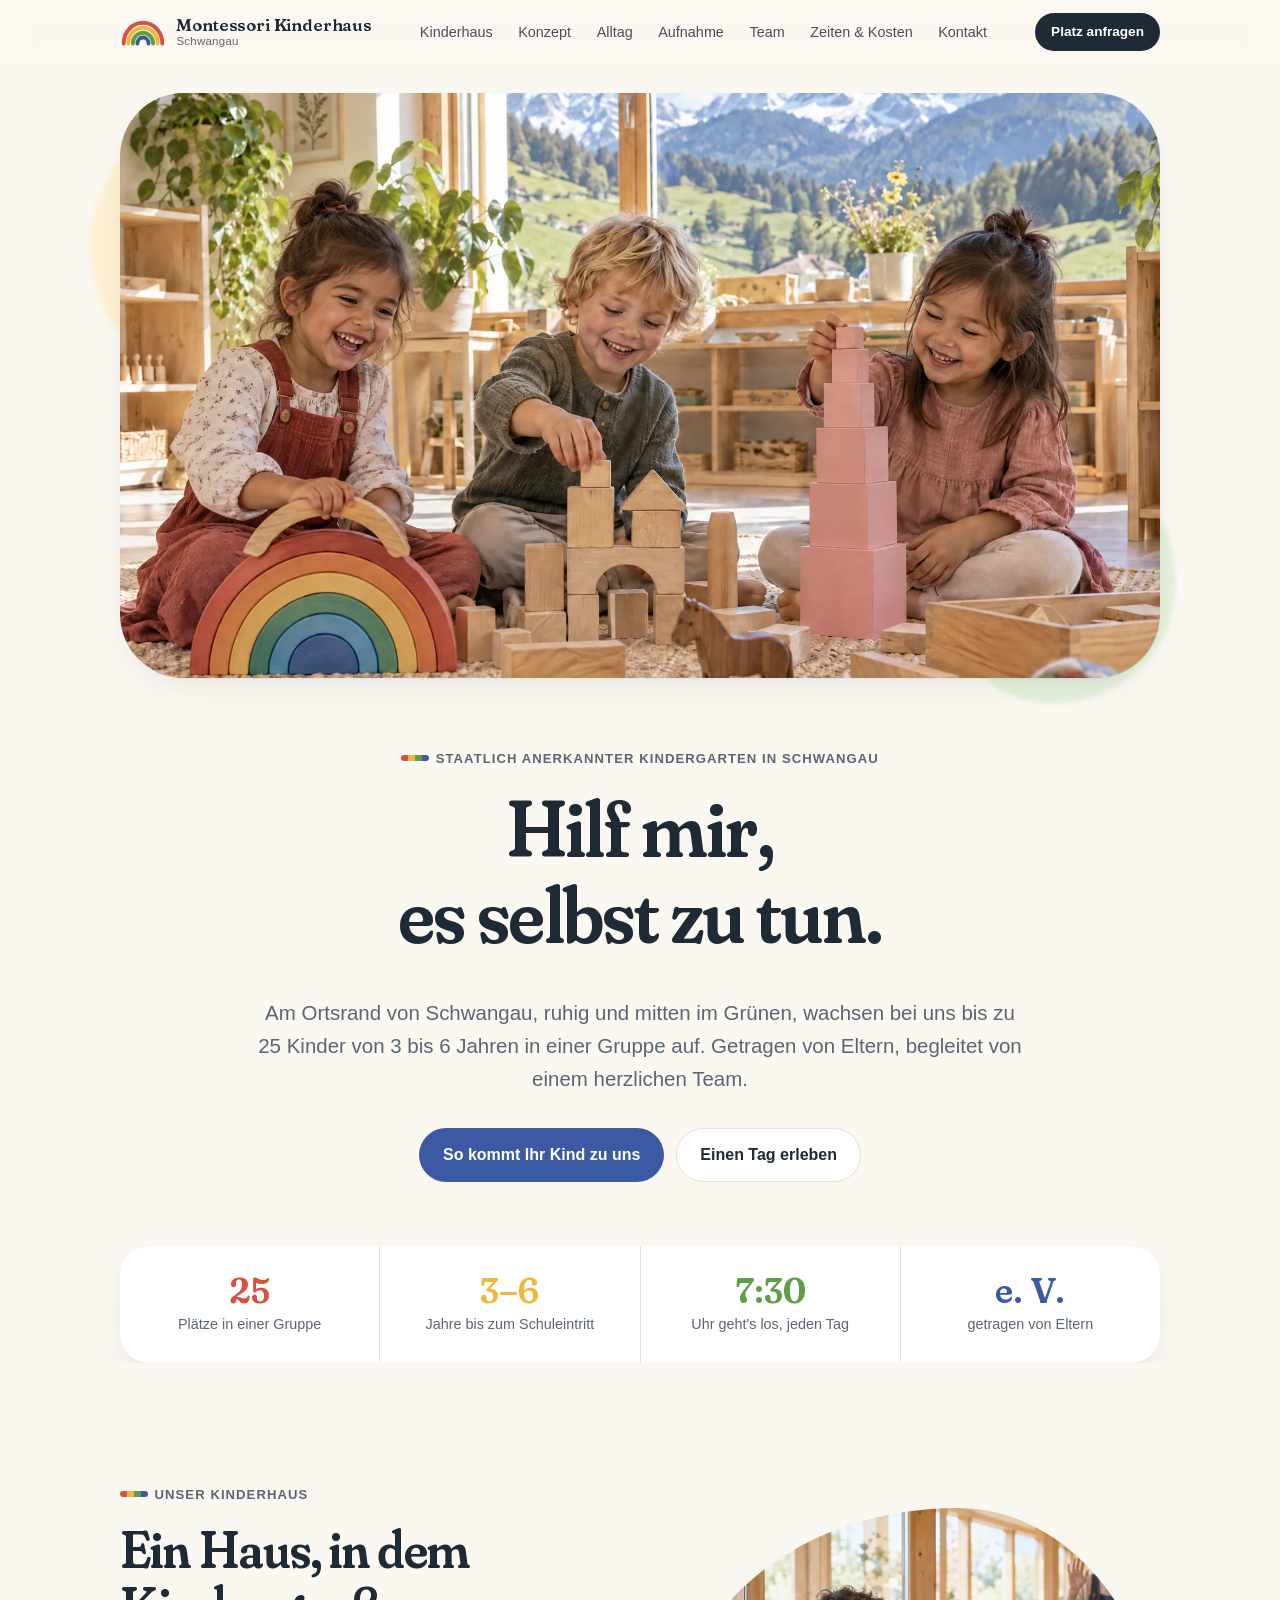
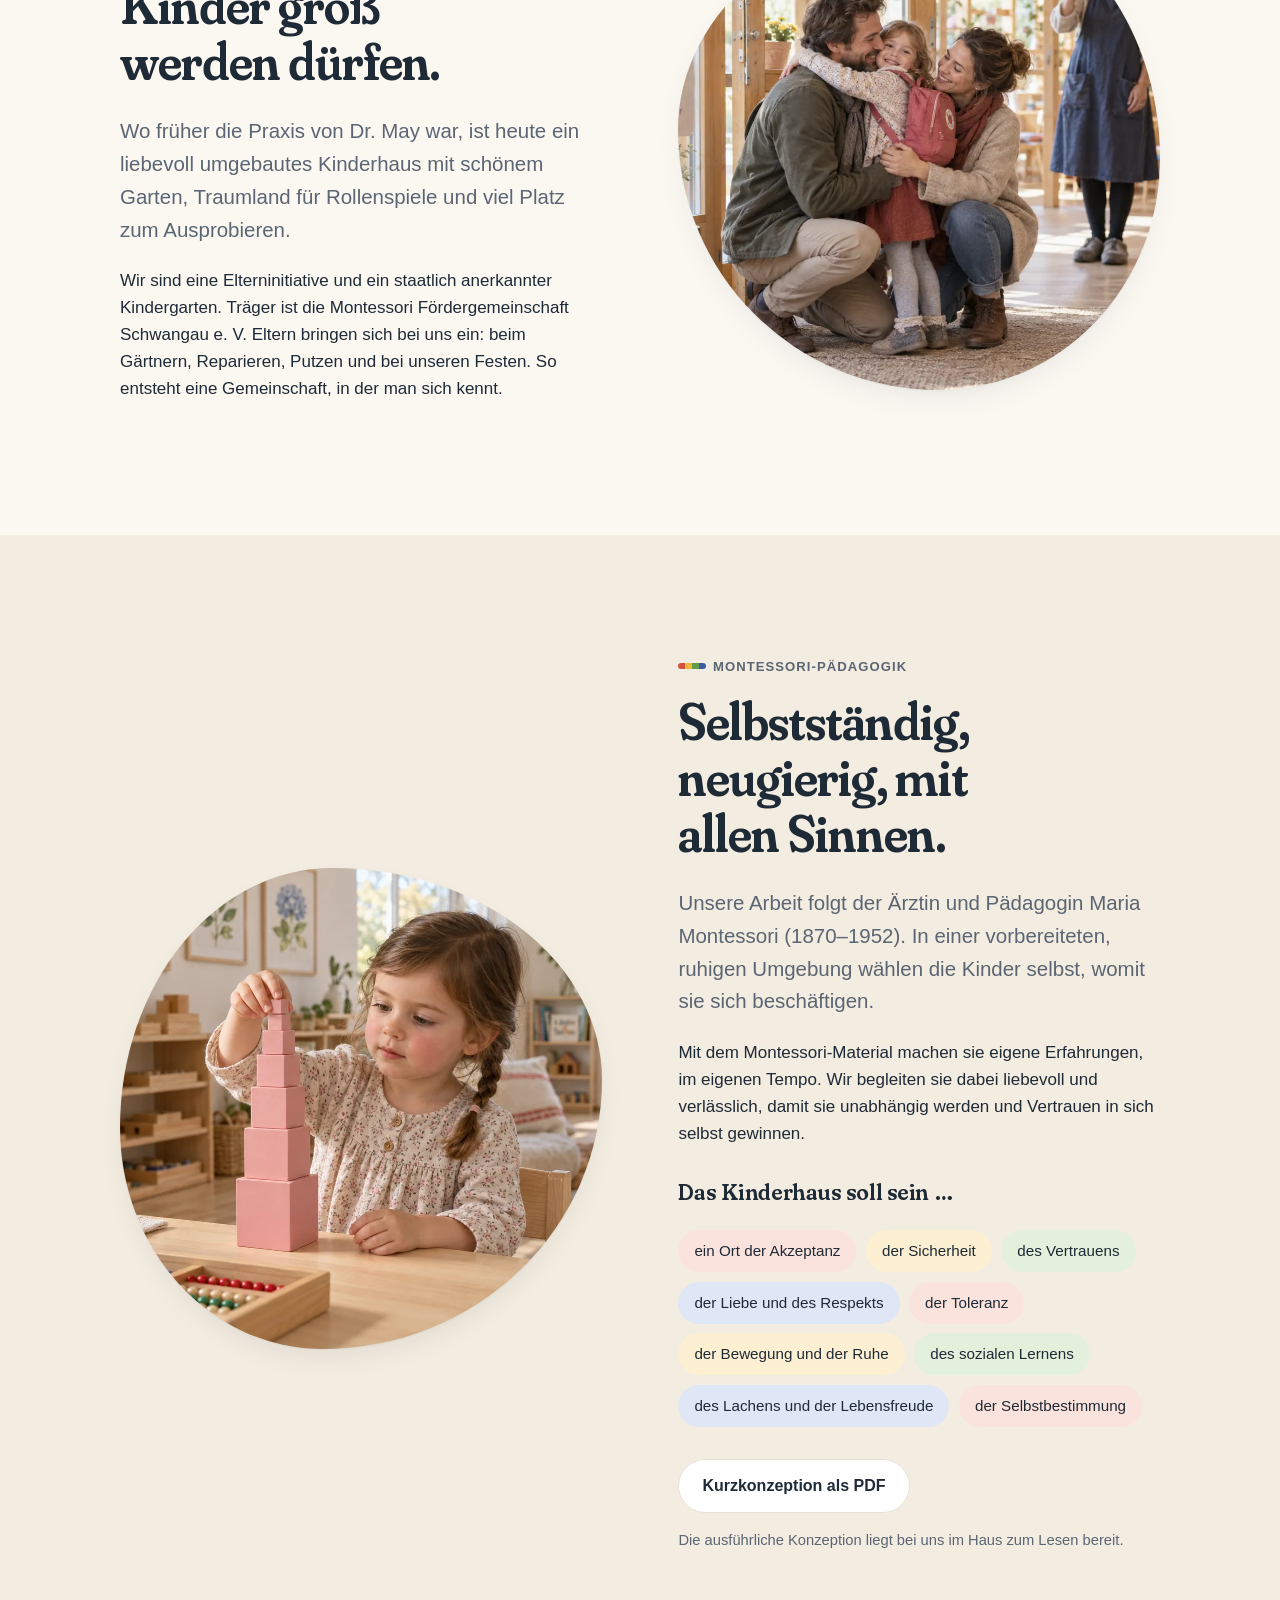
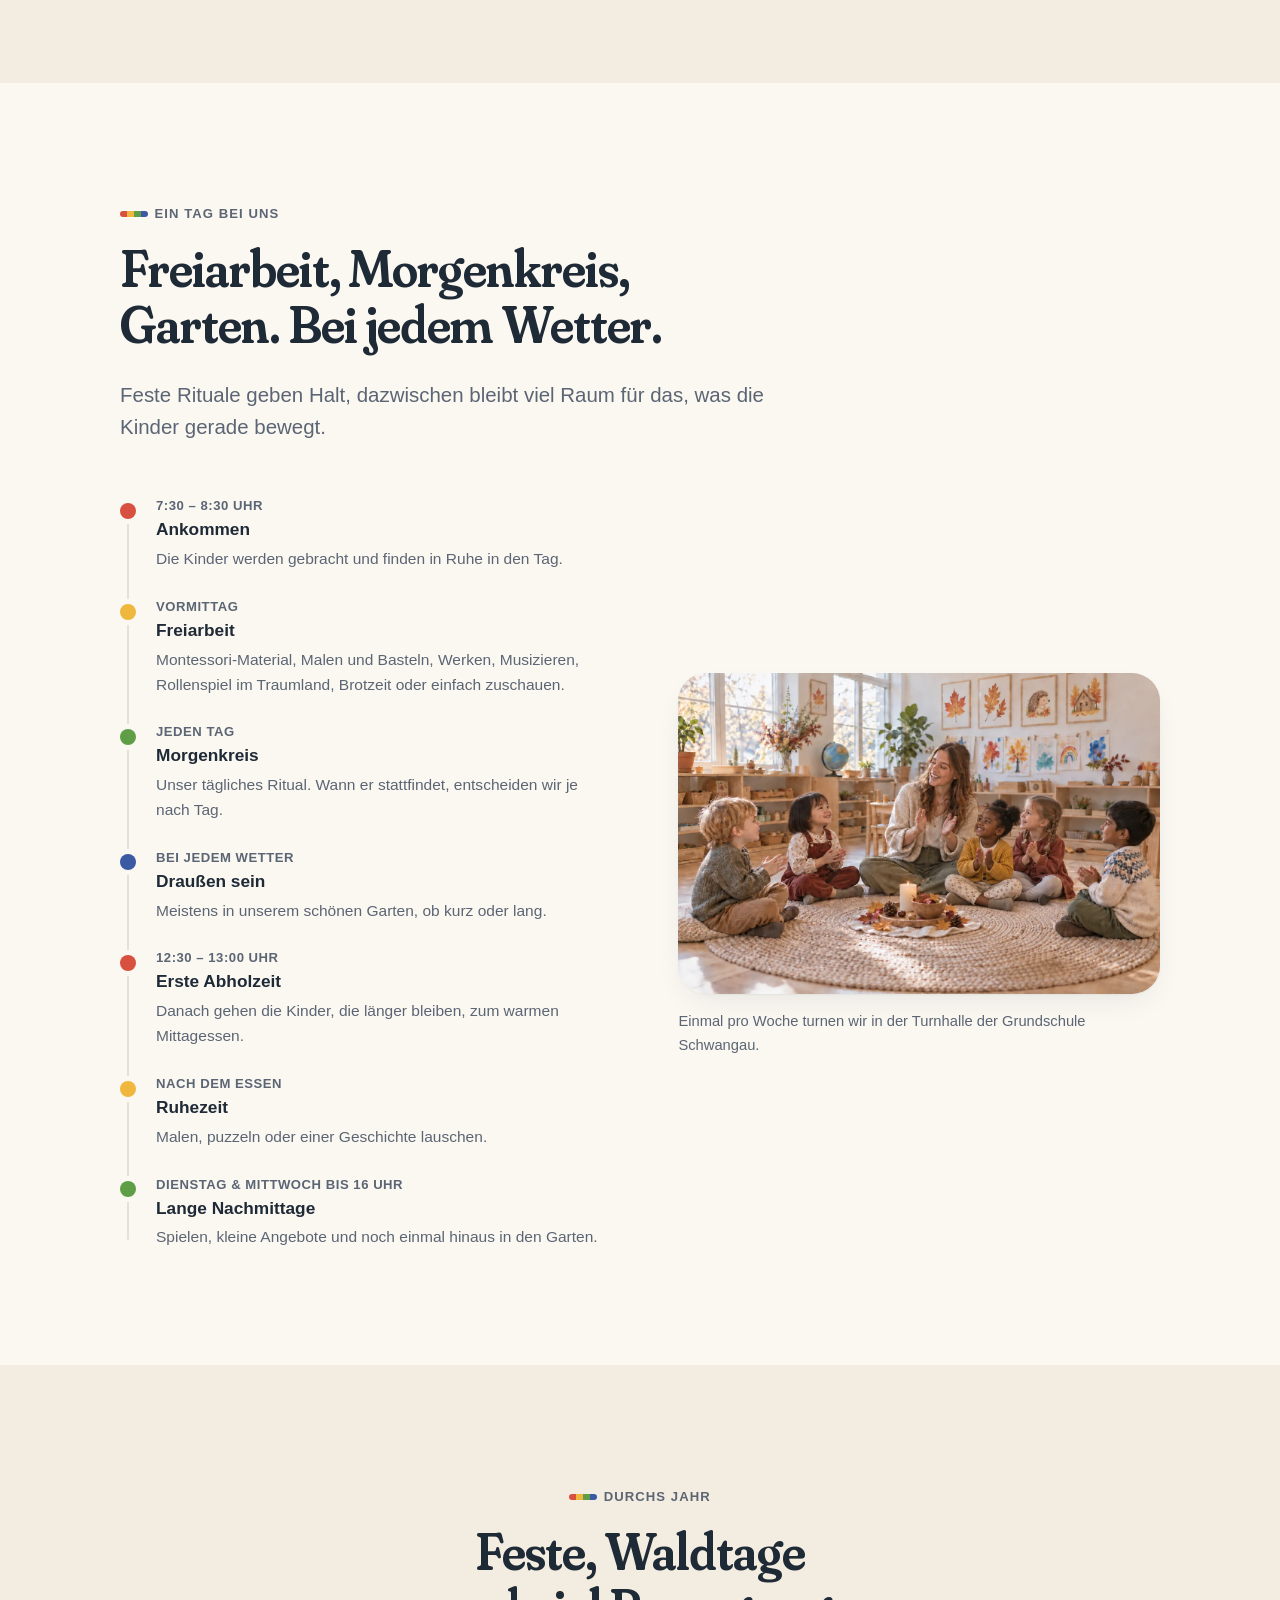
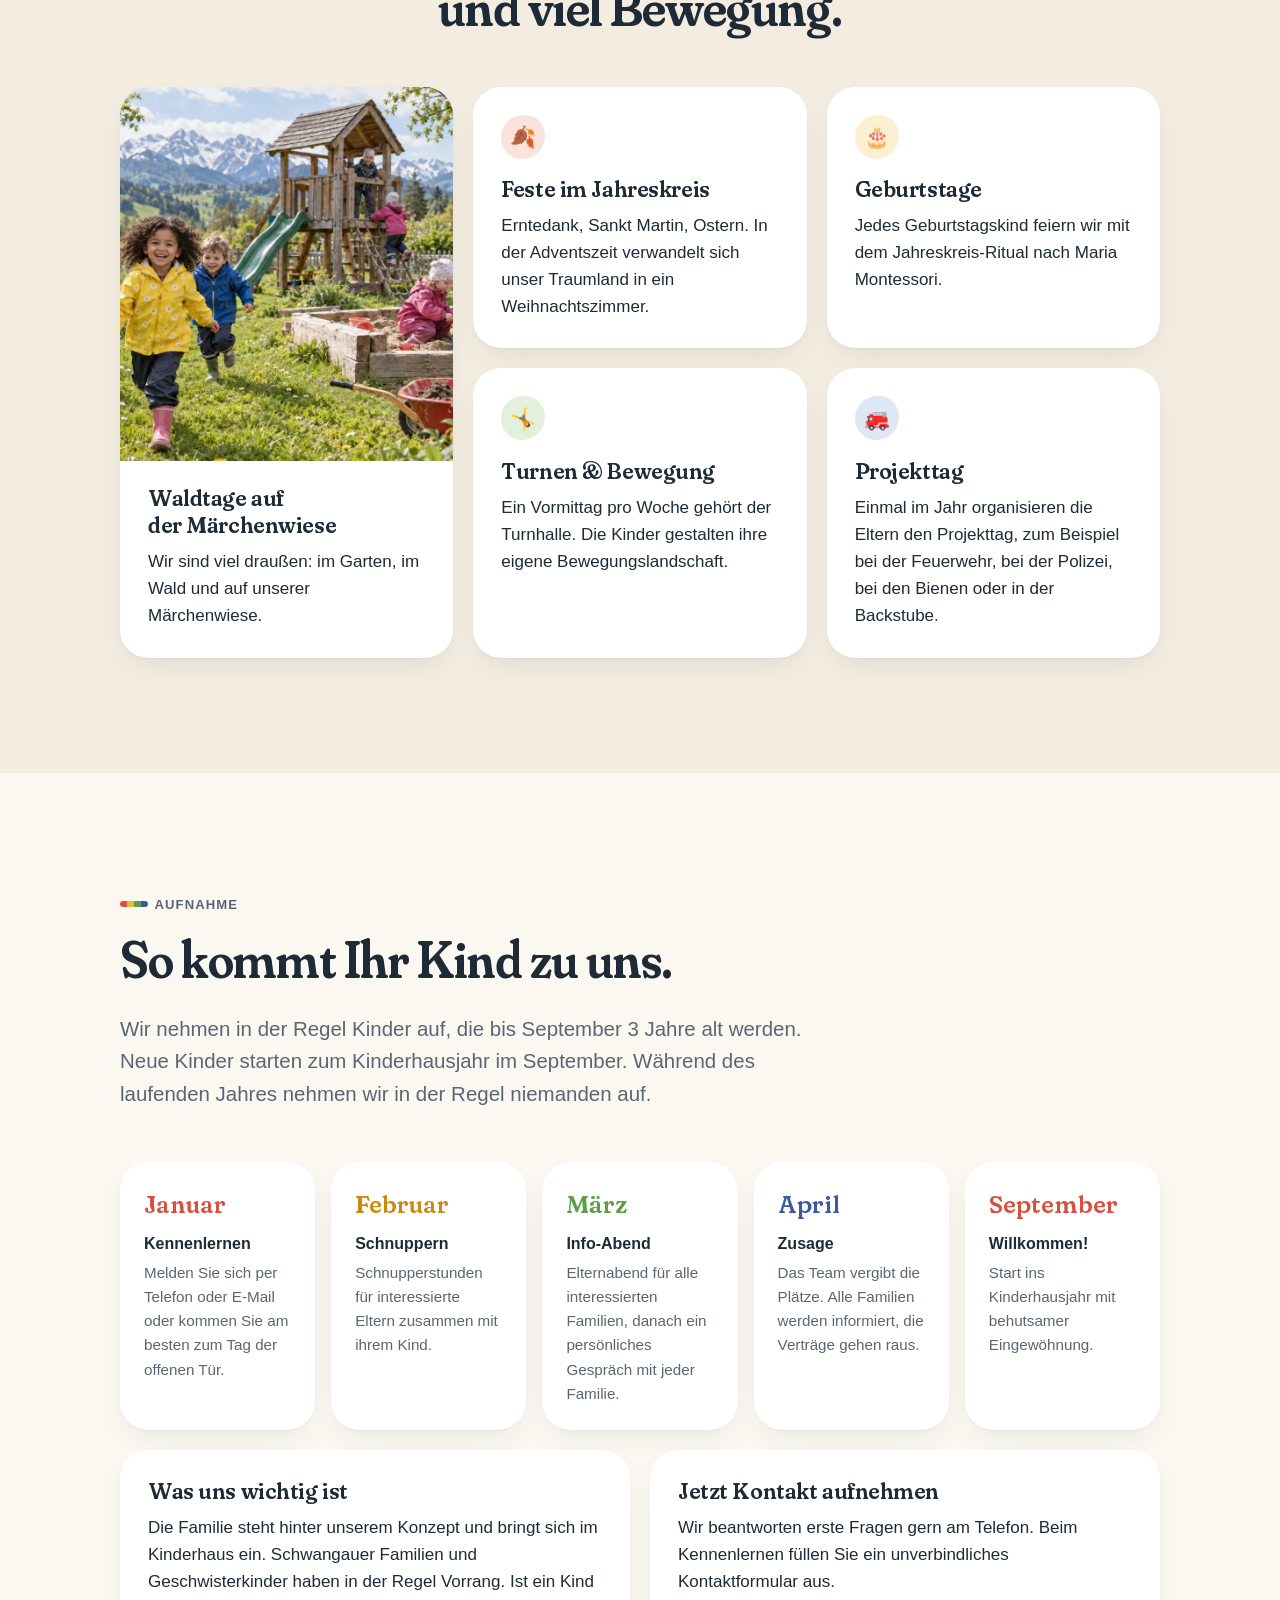
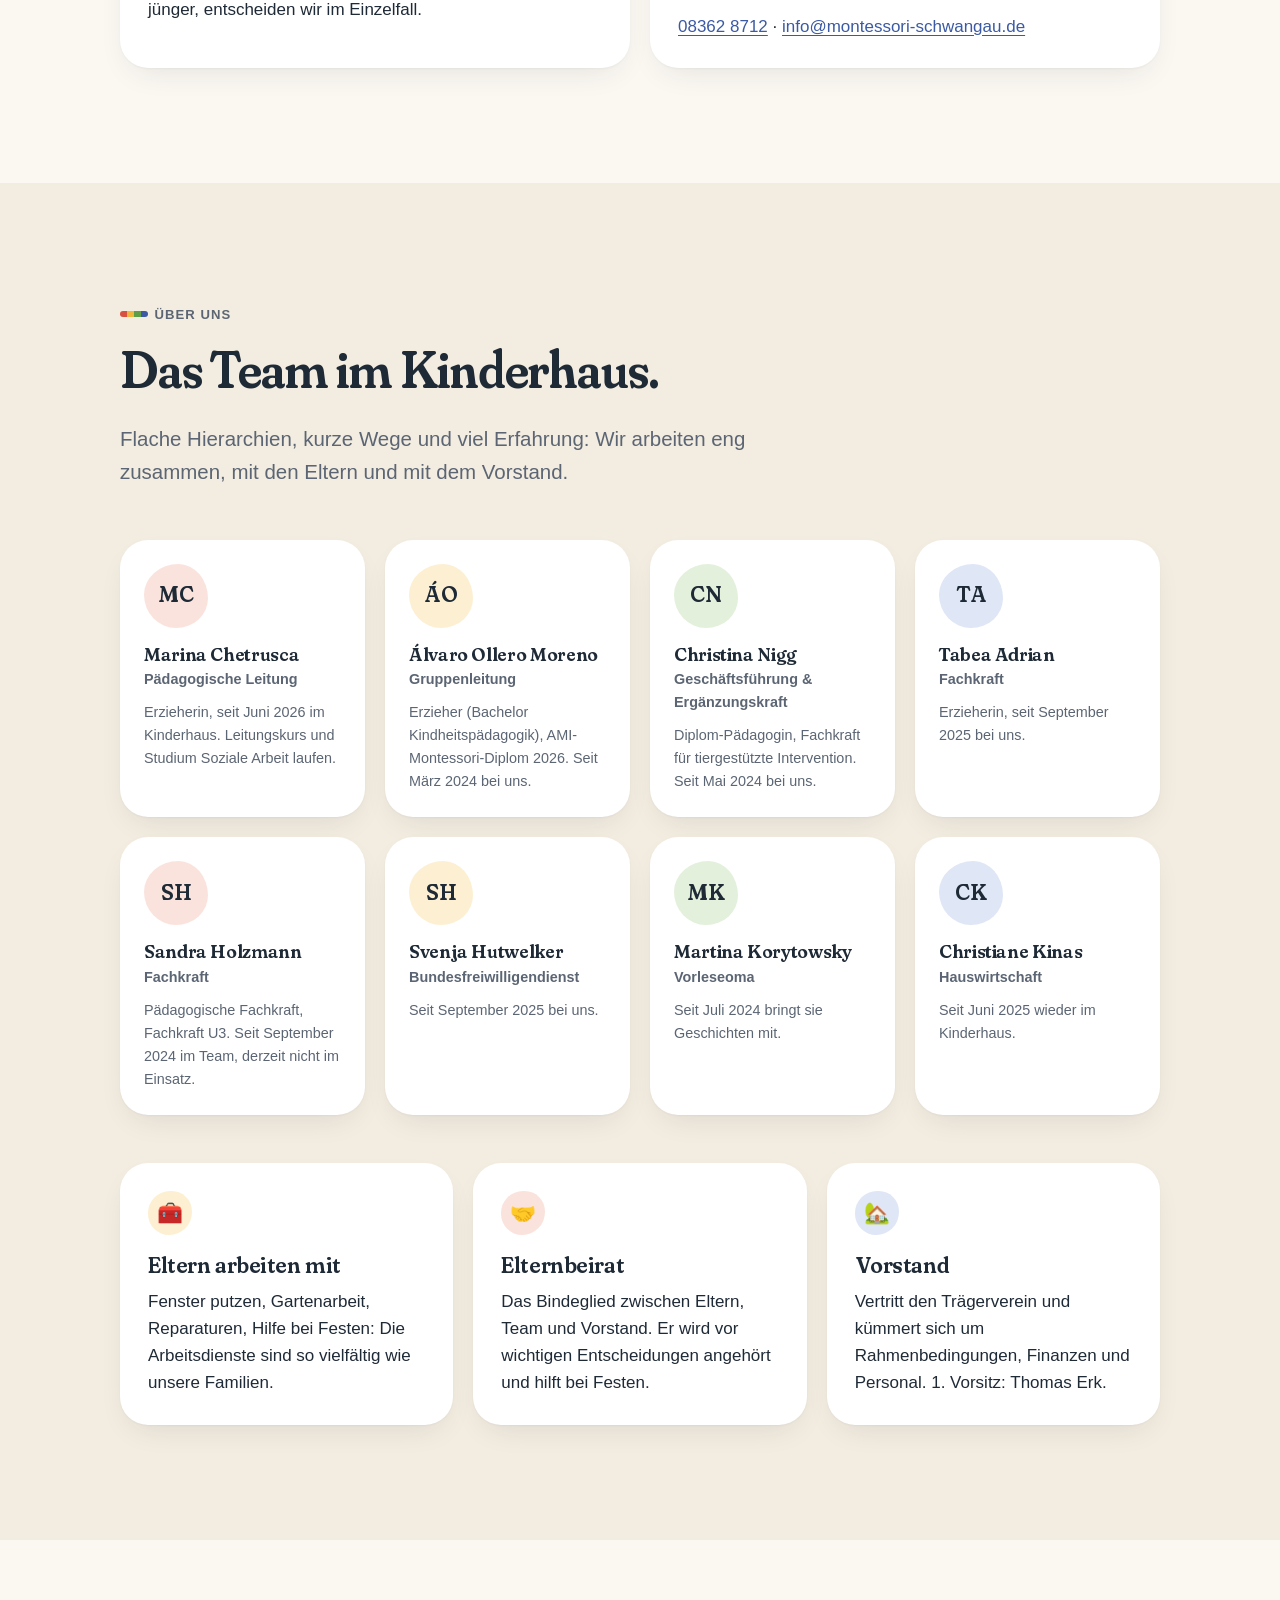
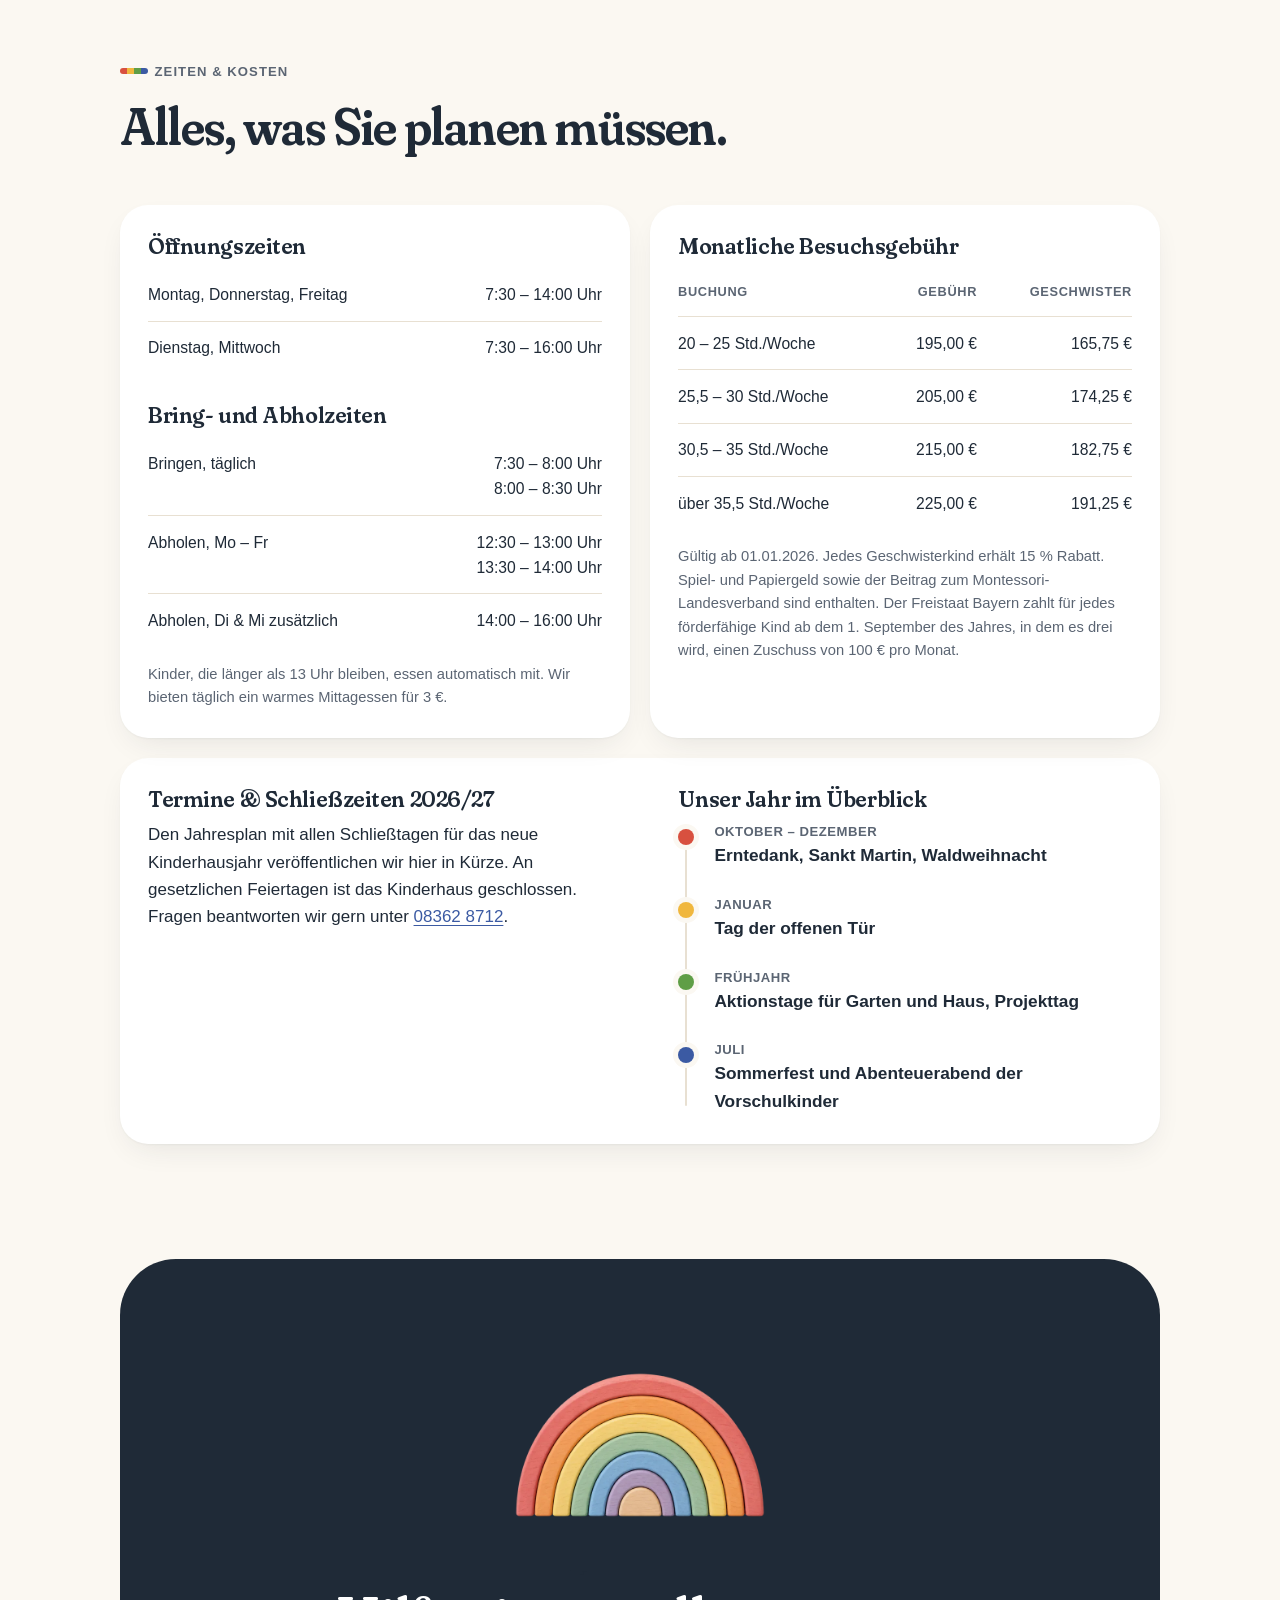
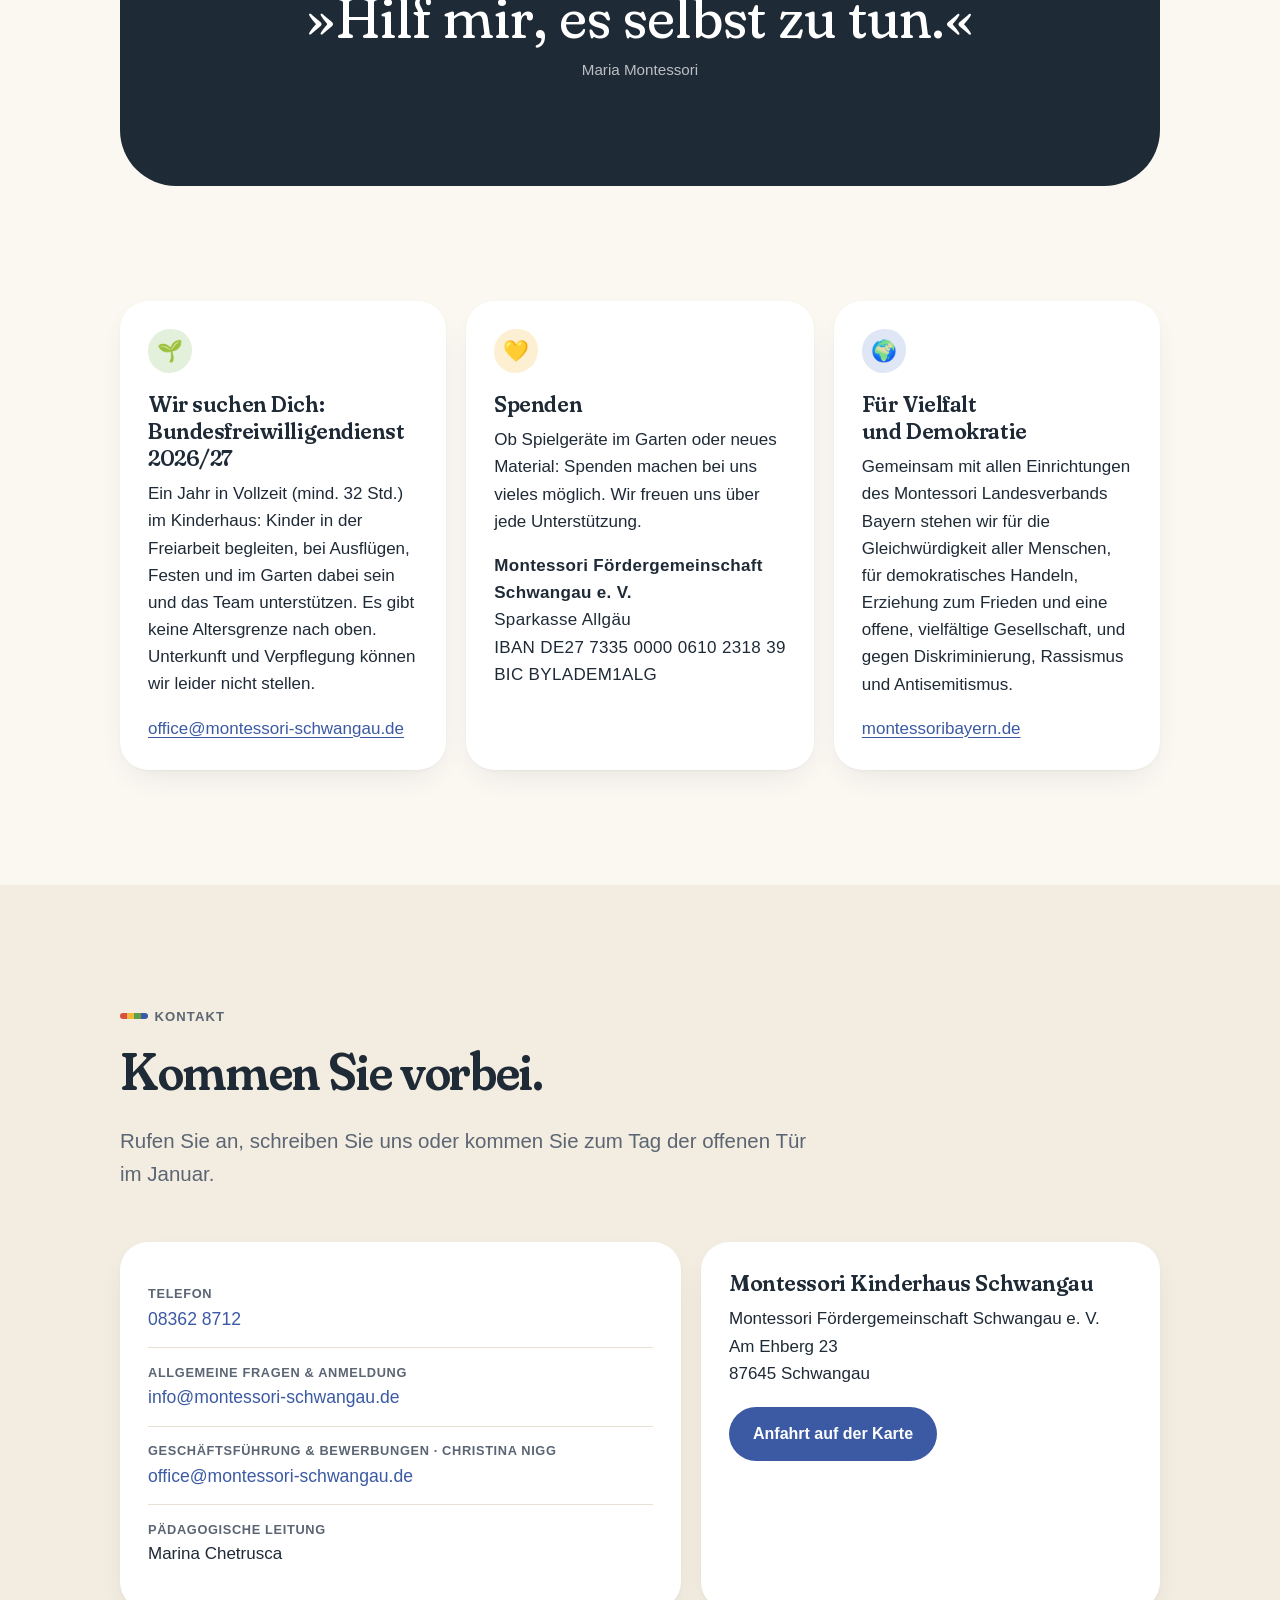
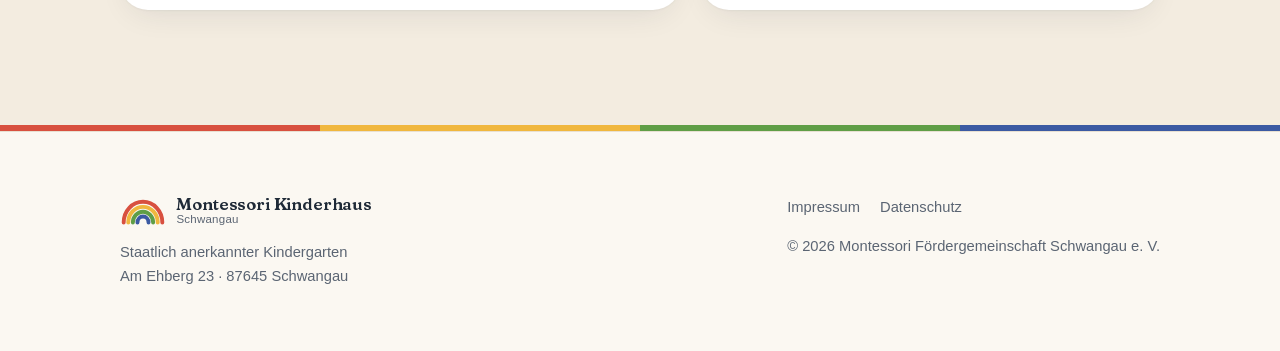
==== commit 861ed3ae: "Hero-Bild: Mädchen links als spanisches Mädchen mit dunklerer Haut Co-Authored-By: Claude Opus 5.5 <" ====
--- a/docs/index.html
+++ b/docs/index.html
@@ -7,7 +7,7 @@
 <meta name="description" content="Staatlich anerkannter Montessori-Kindergarten in Schwangau: eine Gruppe, bis zu 25 Kinder von 3 bis 6 Jahren, getragen von einer Elterninitiative.">
 <meta property="og:title" content="Montessori Kinderhaus Schwangau">
 <meta property="og:description" content="»Hilf mir, es selbst zu tun.« Staatlich anerkannter Kindergarten am Ehberg in Schwangau.">
-<meta property="og:image" content="assets/img/hero-960.webp?v=59c2bdef">
+<meta property="og:image" content="assets/img/hero-960.webp?v=0f224577">
 <meta name="theme-color" content="#fbf8f2">
 <link rel="icon" href="assets/favicon.svg" type="image/svg+xml">
 <link rel="preload" href="assets/fonts/fraunces.woff2" as="font" type="font/woff2" crossorigin>
@@ -56,7 +56,7 @@
       <div class="hero-media">
         <svg class="blob b1" viewBox="0 0 200 200" aria-hidden="true"><path fill="currentColor" d="M43-58C56-46 67-31 70-14 73 3 67 22 55 36 43 50 25 59 5 63-15 67-37 66-52 54-67 42-75 19-73-2-71-23-60-42-44-54-28-66-7-71 10-70 27-69 30-70 43-58Z" transform="translate(100 100)"/></svg>
         <svg class="blob b2" viewBox="0 0 200 200" aria-hidden="true"><path fill="currentColor" d="M50-61C63-49 69-30 70-12 71 6 67 24 56 39 45 54 27 66 7 70-13 74-35 70-50 57-65 44-73 22-72 1-71-20-61-40-46-52-31-64-15-68 3-71 21-74 37-73 50-61Z" transform="translate(100 100)"/></svg>
-        <img src="assets/img/hero.webp?v=a1b06d41" srcset="assets/img/hero-960.webp?v=59c2bdef 960w, assets/img/hero.webp?v=a1b06d41 1920w" sizes="(max-width: 1120px) 100vw, 1120px"
+        <img src="assets/img/hero.webp?v=dff5e3c2" srcset="assets/img/hero-960.webp?v=0f224577 960w, assets/img/hero.webp?v=dff5e3c2 1920w" sizes="(max-width: 1120px) 100vw, 1120px"
              width="1920" height="1344" alt="Drei lachende Kinder sitzen auf einem Teppich und spielen mit einem Holzregenbogen, Bauklötzen und dem rosa Turm" fetchpriority="high">
       </div>
       <span class="eyebrow">Staatlich anerkannter Kindergarten in Schwangau</span>
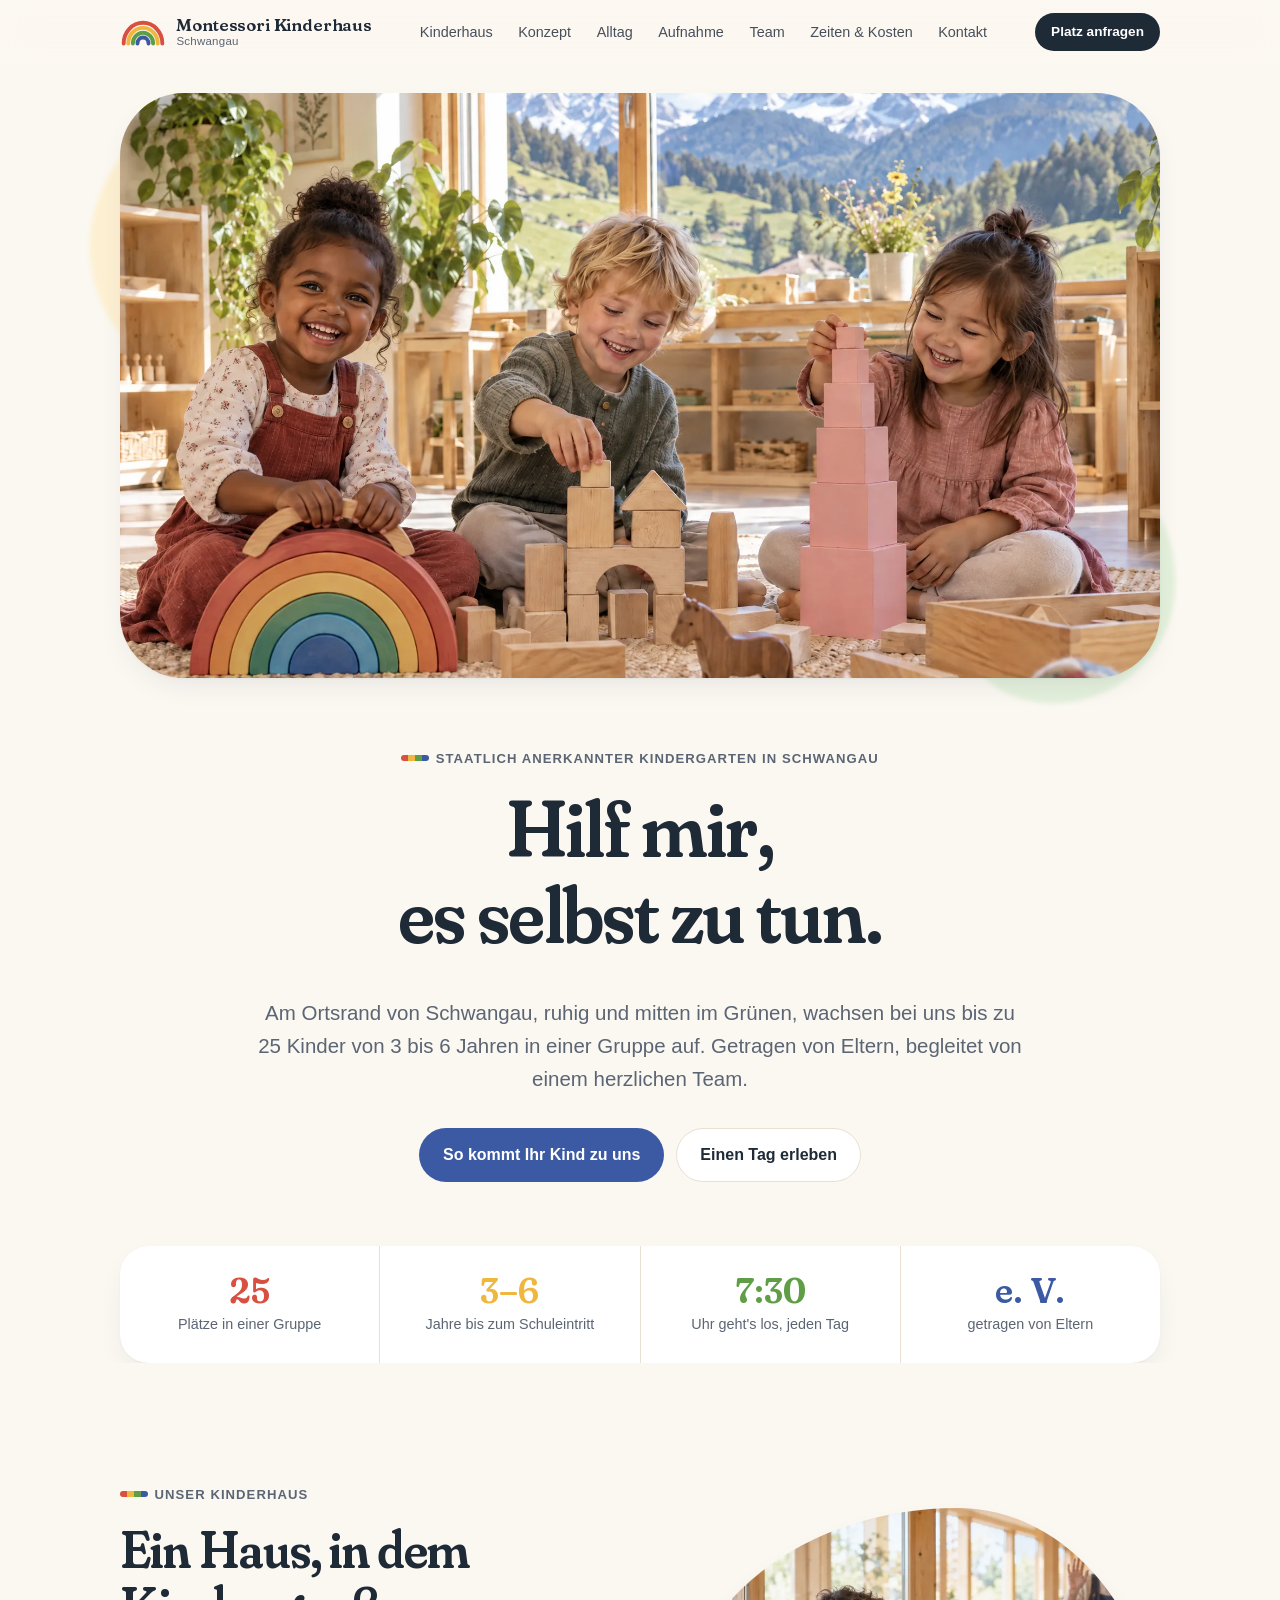
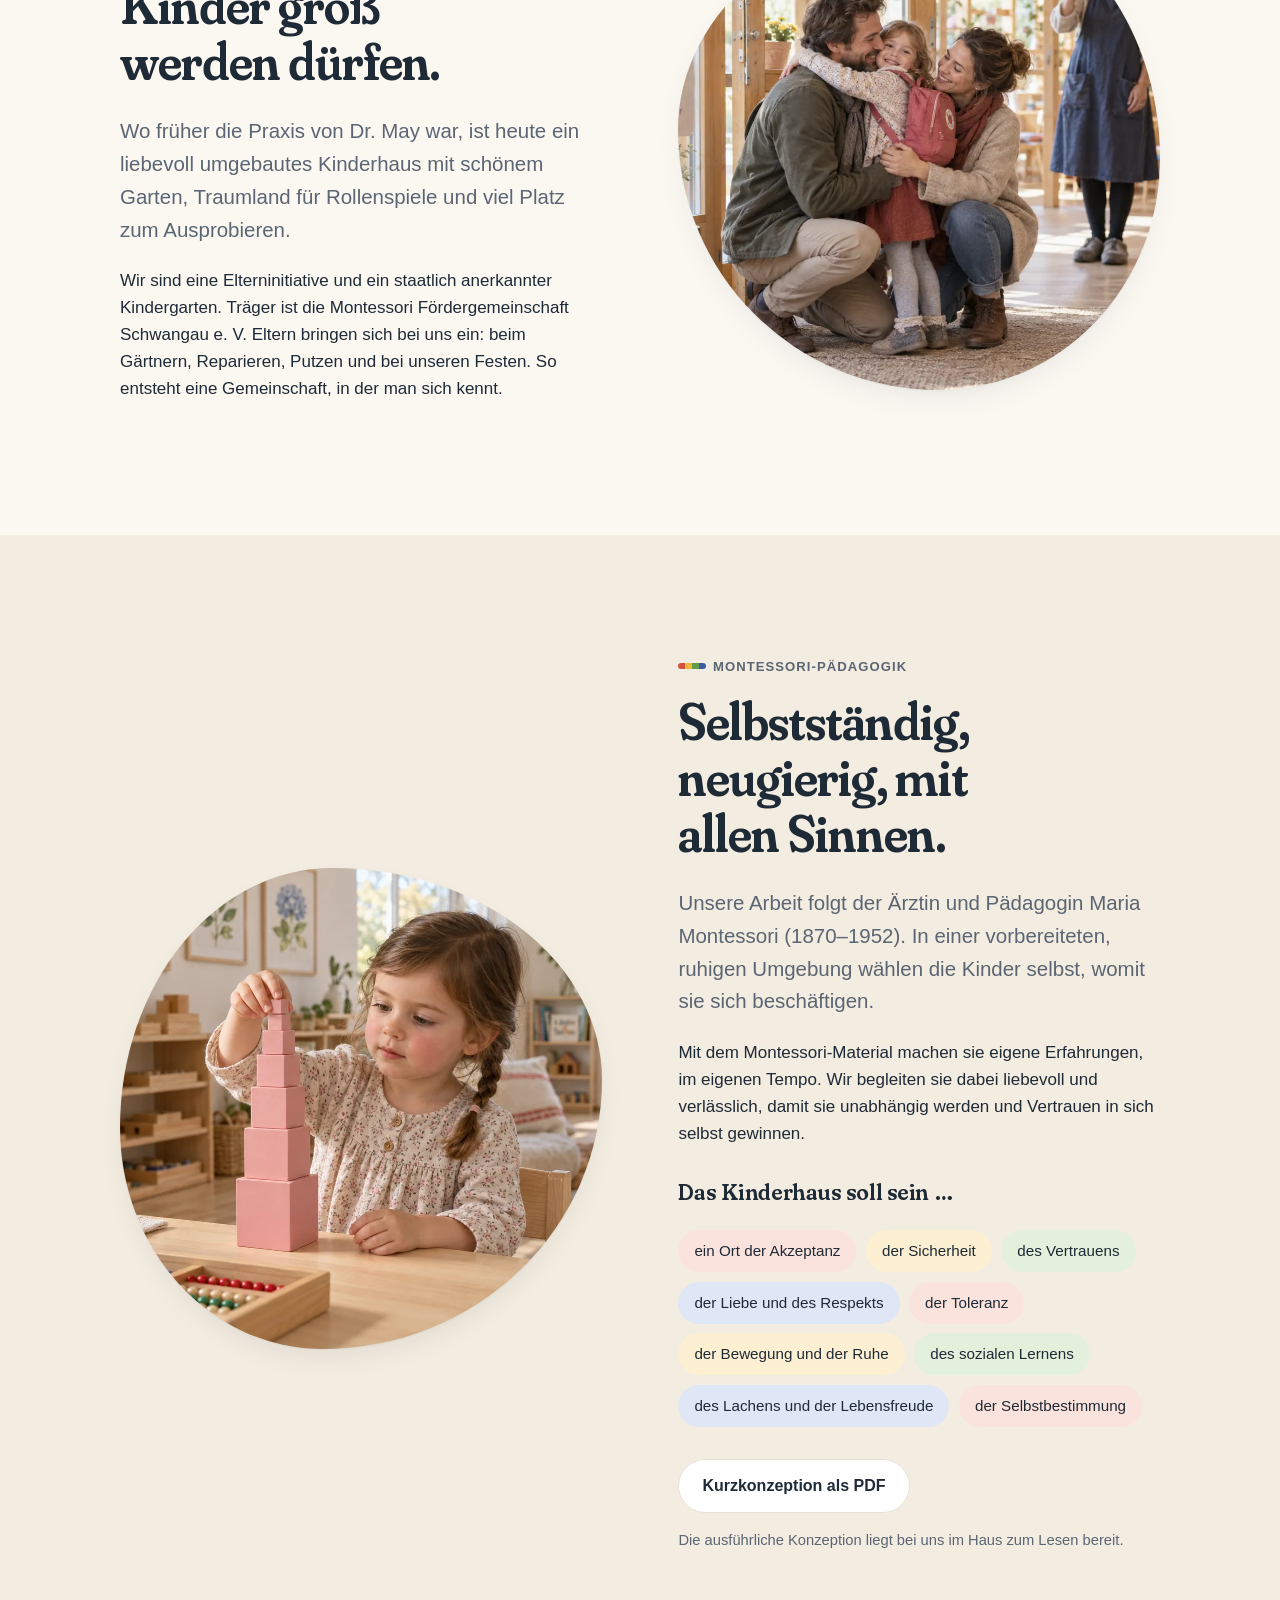
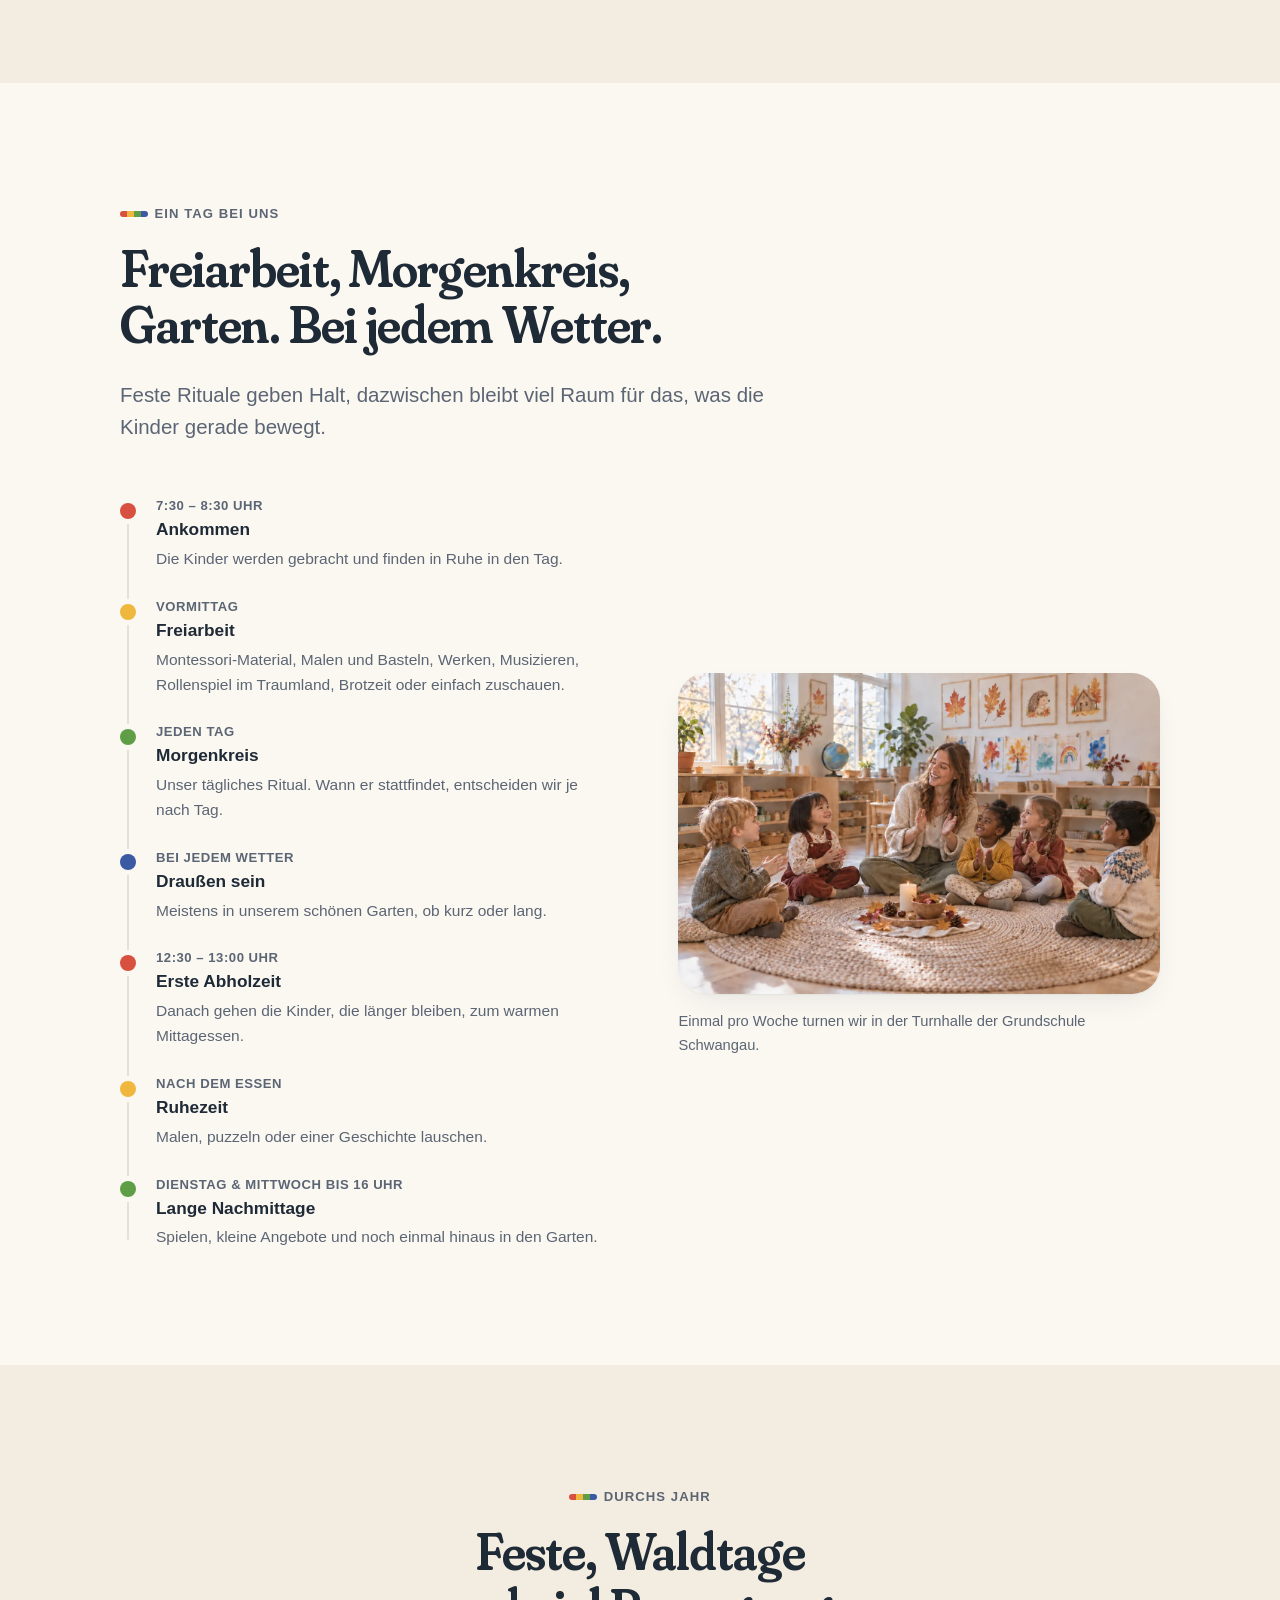
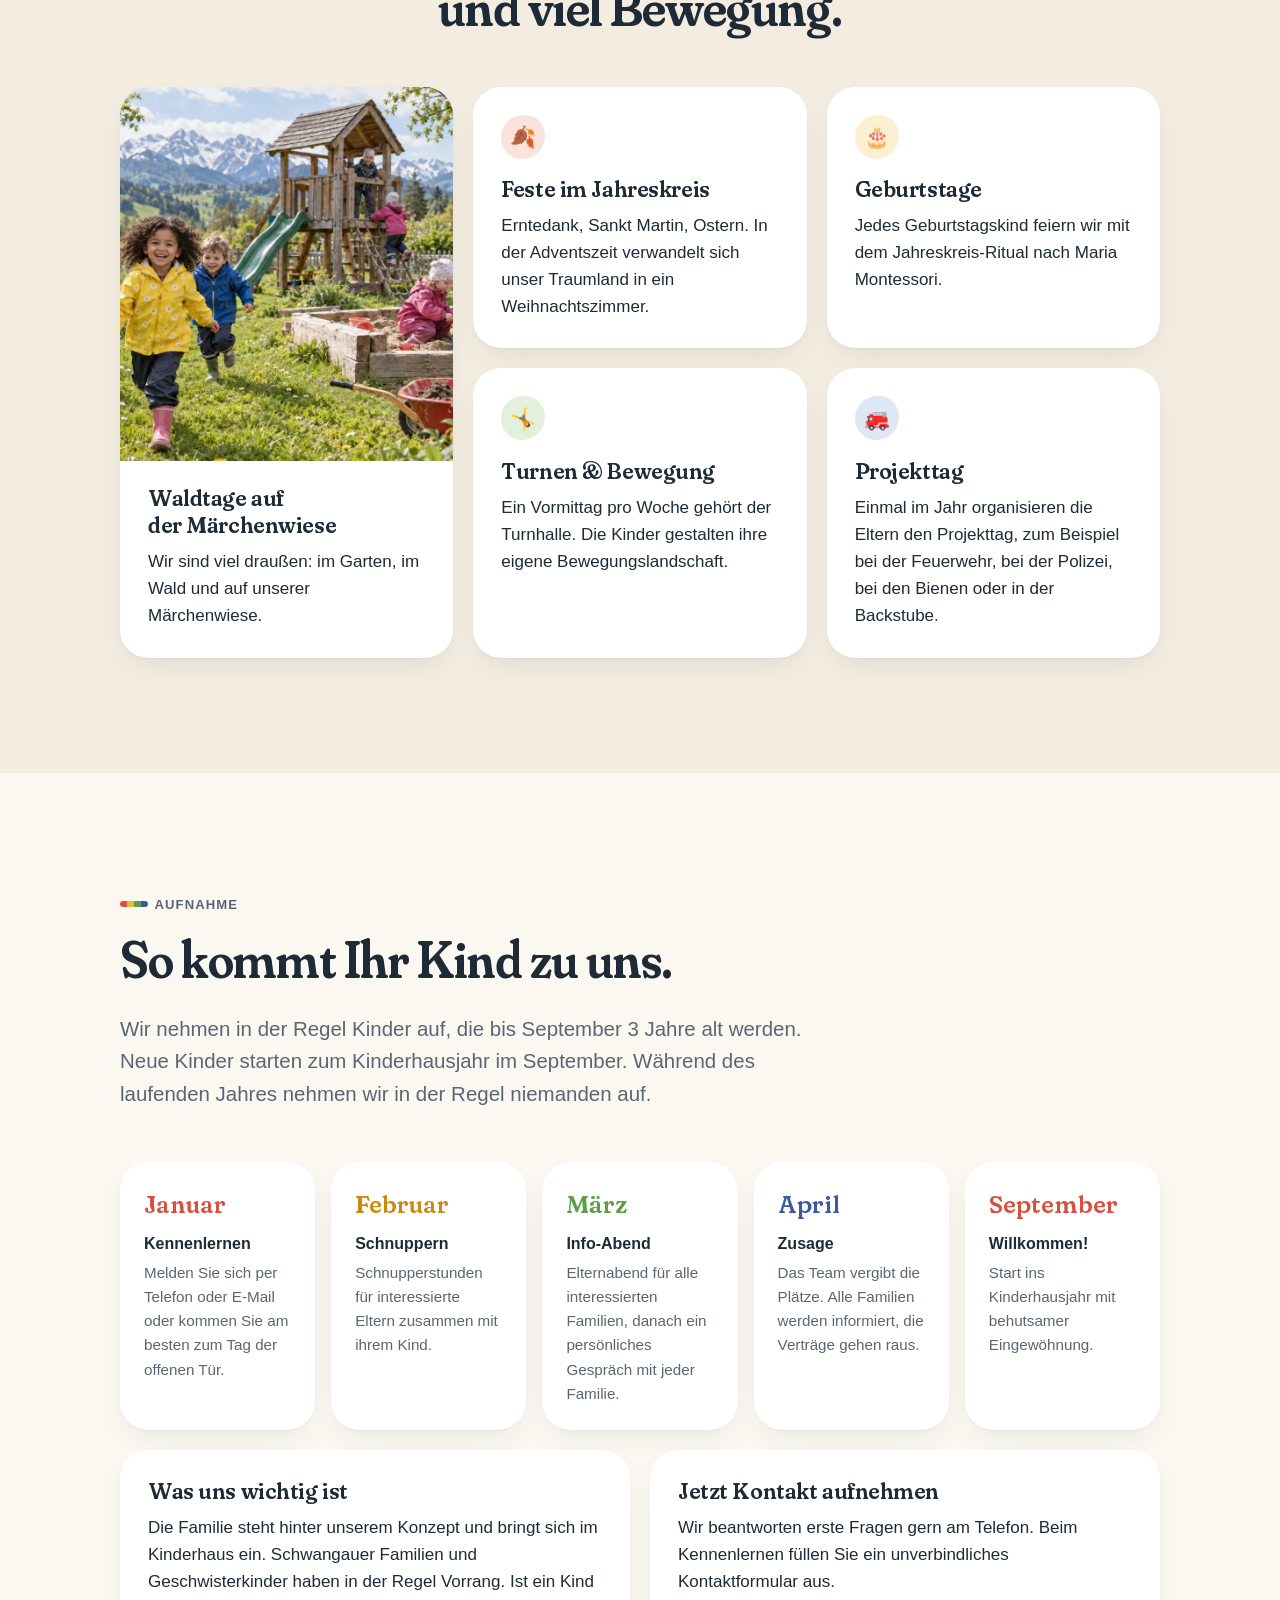
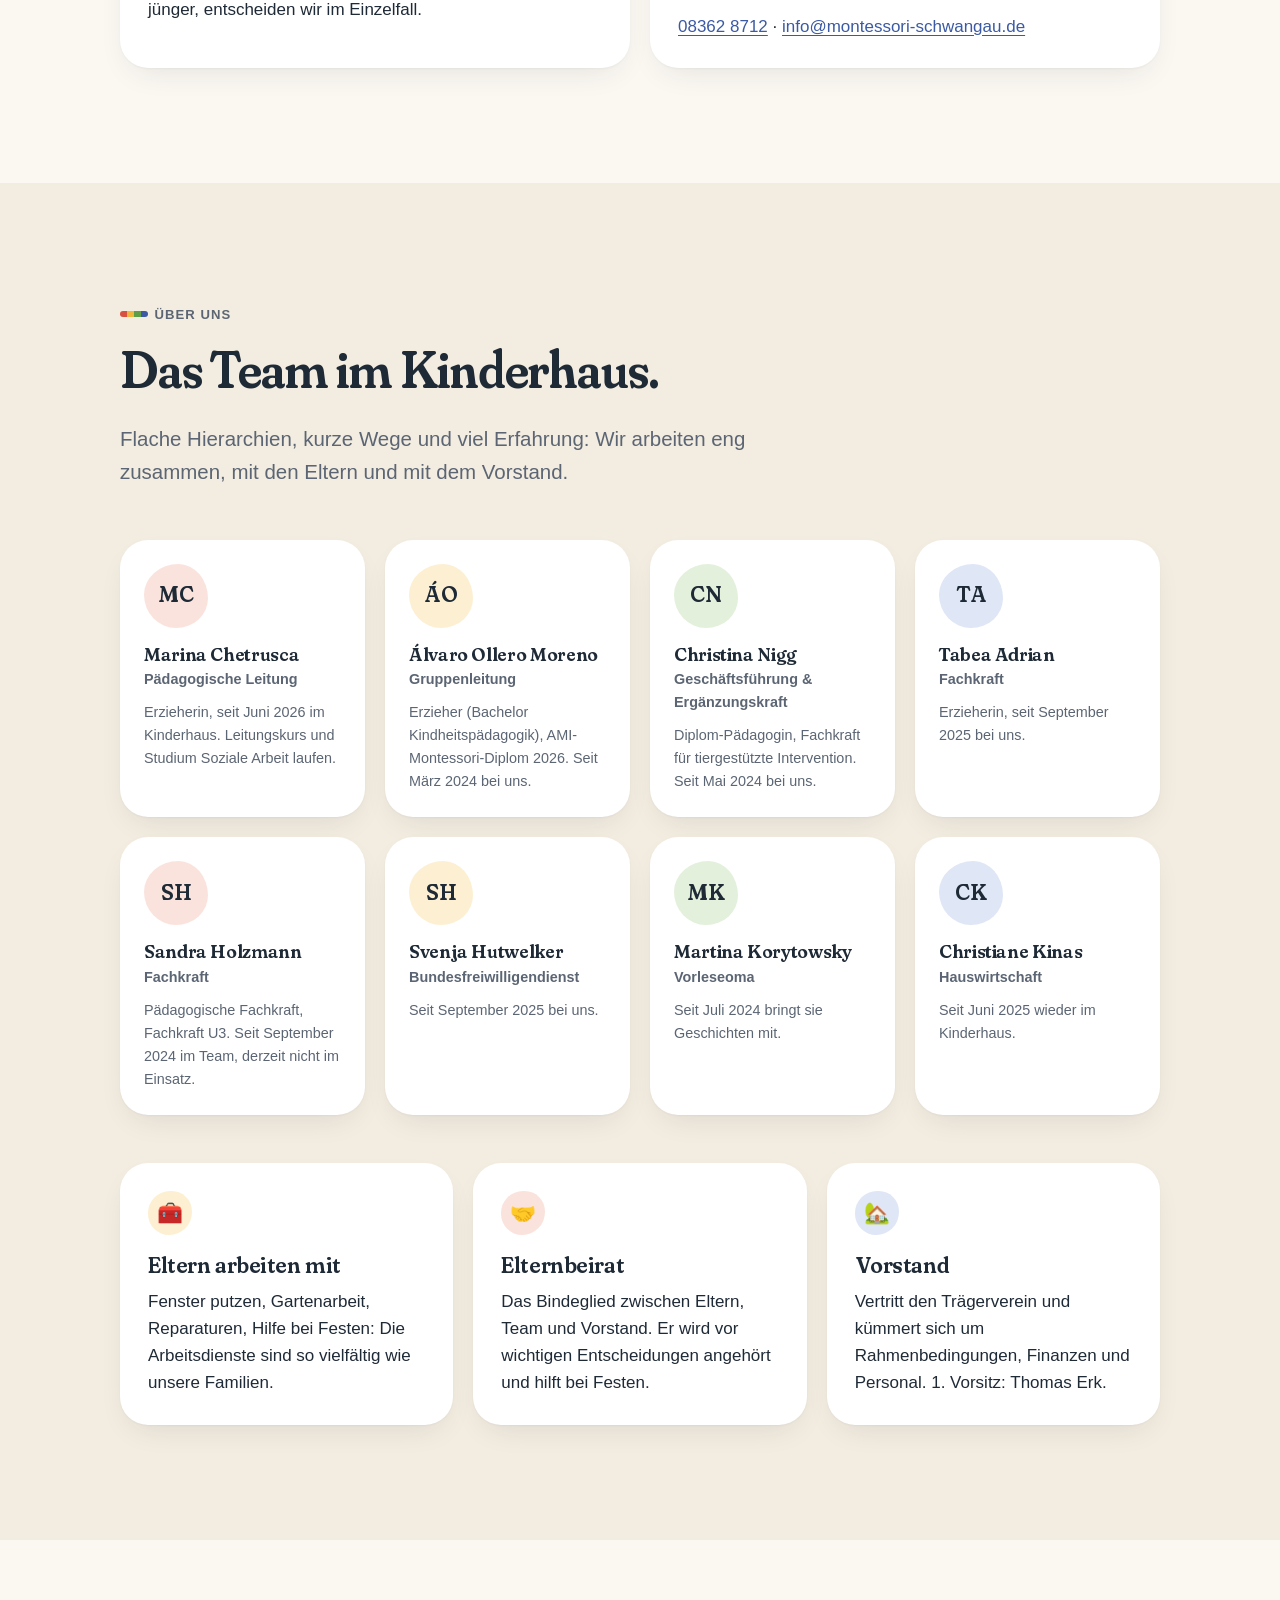
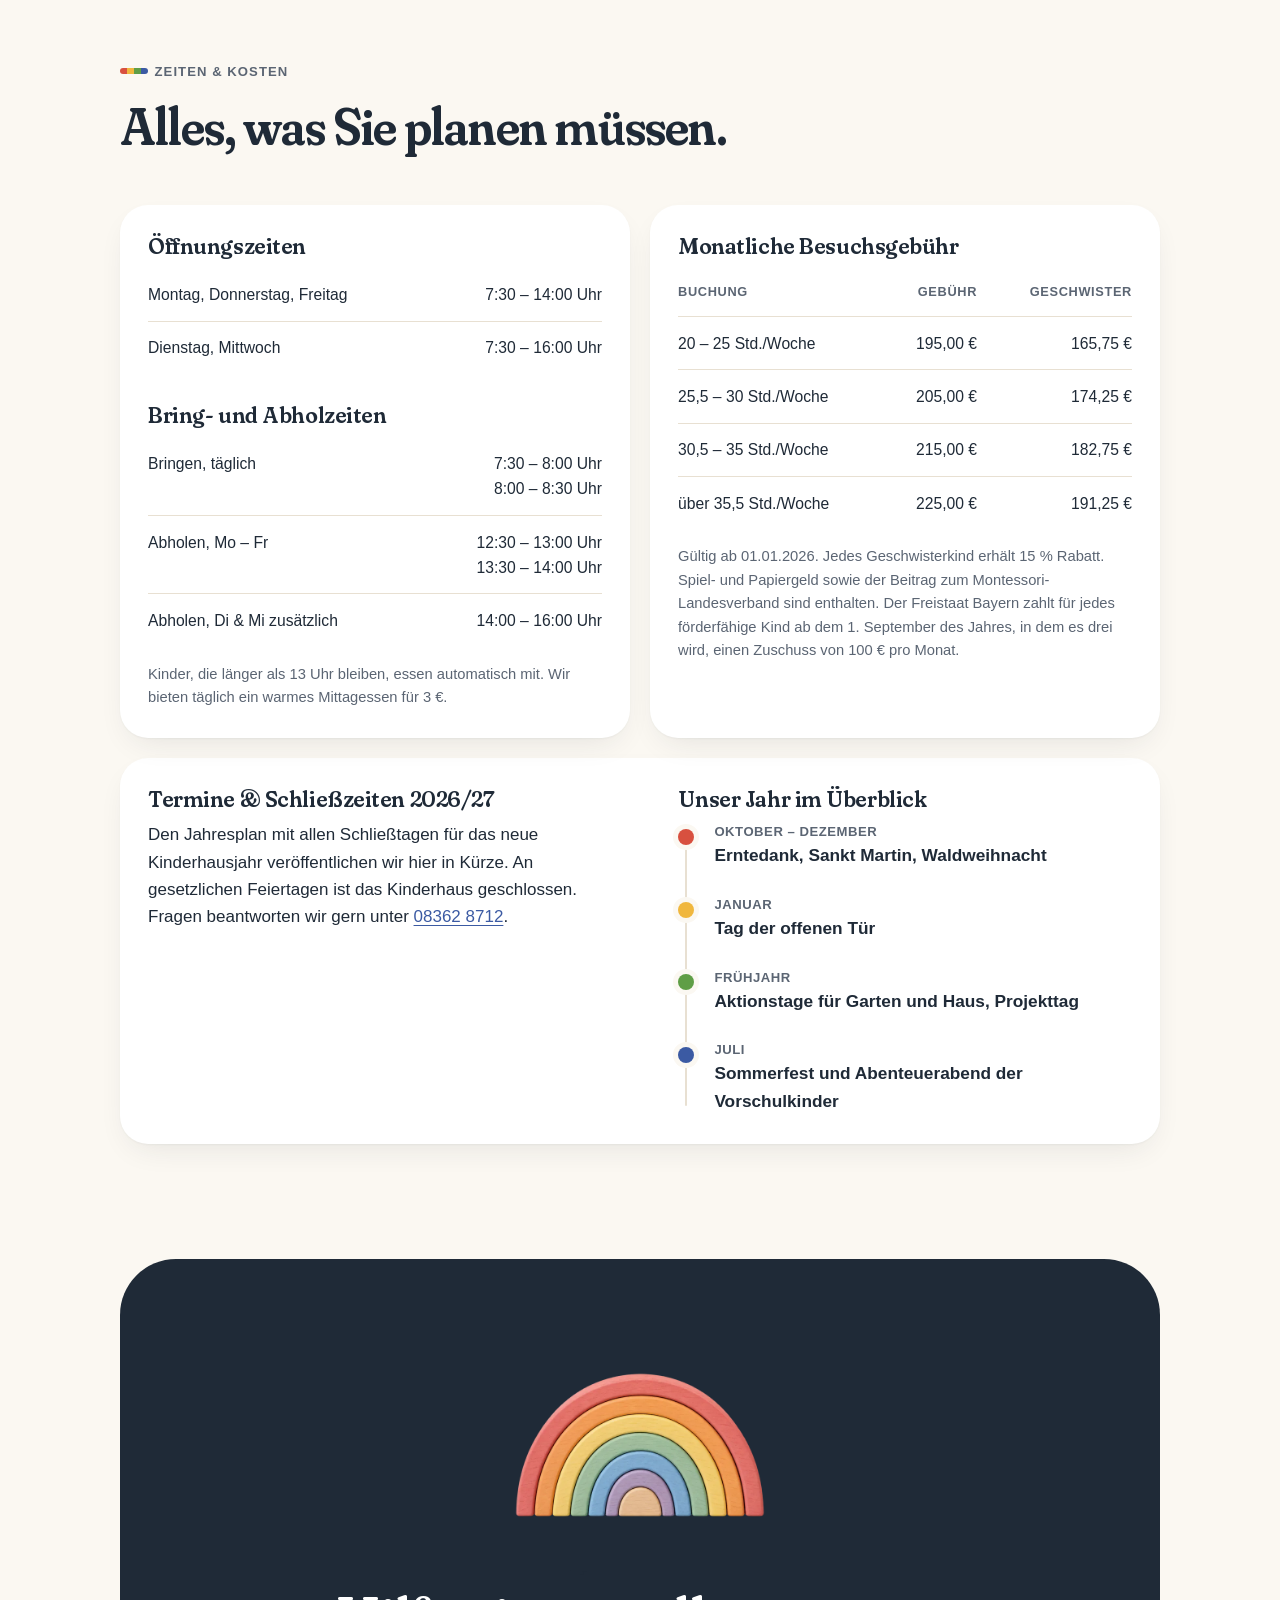
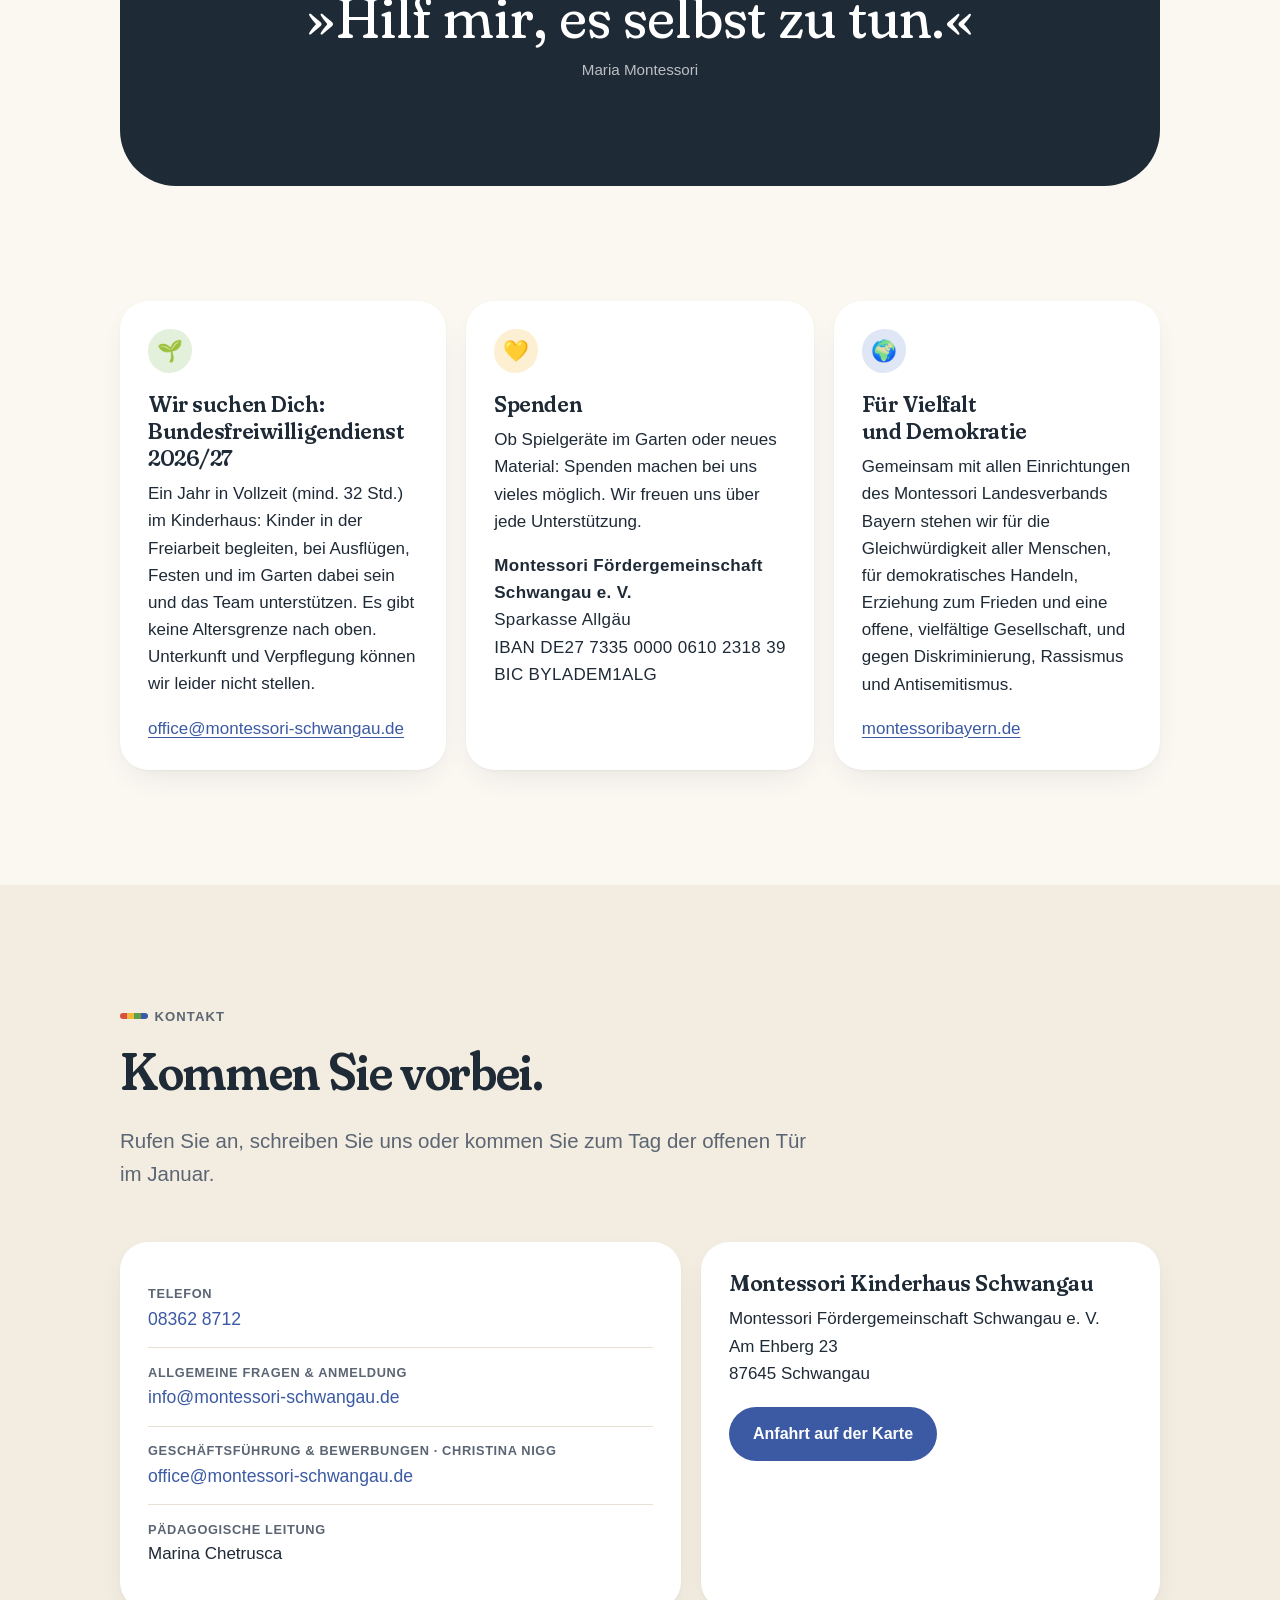
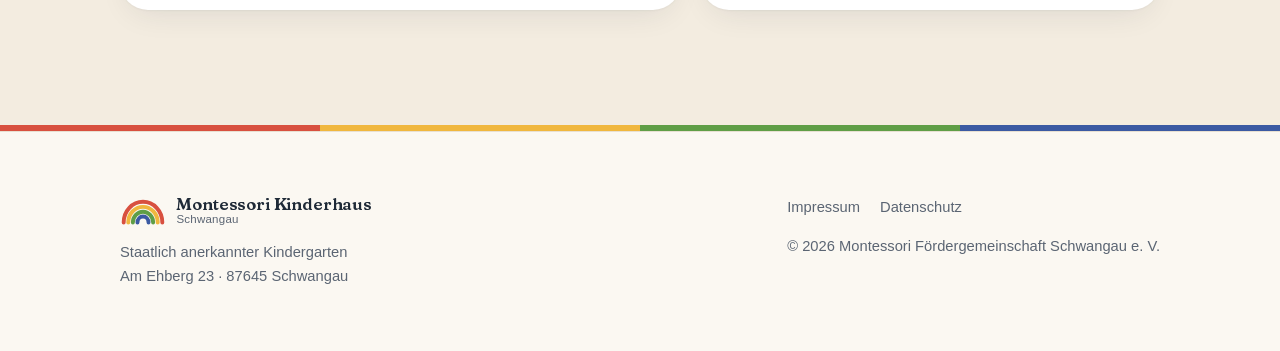
==== commit 8049aab6: "Hero-Bild: Mädchen links mit dunklerer Haut Co-Authored-By: Claude Opus 5.5 <noreply@anthropic.com>" ====
--- a/docs/index.html
+++ b/docs/index.html
@@ -7,7 +7,7 @@
 <meta name="description" content="Staatlich anerkannter Montessori-Kindergarten in Schwangau: eine Gruppe, bis zu 25 Kinder von 3 bis 6 Jahren, getragen von einer Elterninitiative.">
 <meta property="og:title" content="Montessori Kinderhaus Schwangau">
 <meta property="og:description" content="»Hilf mir, es selbst zu tun.« Staatlich anerkannter Kindergarten am Ehberg in Schwangau.">
-<meta property="og:image" content="assets/img/hero-960.webp?v=0f224577">
+<meta property="og:image" content="assets/img/hero-960.webp?v=c0fde399">
 <meta name="theme-color" content="#fbf8f2">
 <link rel="icon" href="assets/favicon.svg" type="image/svg+xml">
 <link rel="preload" href="assets/fonts/fraunces.woff2" as="font" type="font/woff2" crossorigin>
@@ -56,7 +56,7 @@
       <div class="hero-media">
         <svg class="blob b1" viewBox="0 0 200 200" aria-hidden="true"><path fill="currentColor" d="M43-58C56-46 67-31 70-14 73 3 67 22 55 36 43 50 25 59 5 63-15 67-37 66-52 54-67 42-75 19-73-2-71-23-60-42-44-54-28-66-7-71 10-70 27-69 30-70 43-58Z" transform="translate(100 100)"/></svg>
         <svg class="blob b2" viewBox="0 0 200 200" aria-hidden="true"><path fill="currentColor" d="M50-61C63-49 69-30 70-12 71 6 67 24 56 39 45 54 27 66 7 70-13 74-35 70-50 57-65 44-73 22-72 1-71-20-61-40-46-52-31-64-15-68 3-71 21-74 37-73 50-61Z" transform="translate(100 100)"/></svg>
-        <img src="assets/img/hero.webp?v=dff5e3c2" srcset="assets/img/hero-960.webp?v=0f224577 960w, assets/img/hero.webp?v=dff5e3c2 1920w" sizes="(max-width: 1120px) 100vw, 1120px"
+        <img src="assets/img/hero.webp?v=98b57d81" srcset="assets/img/hero-960.webp?v=c0fde399 960w, assets/img/hero.webp?v=98b57d81 1920w" sizes="(max-width: 1120px) 100vw, 1120px"
              width="1920" height="1344" alt="Drei lachende Kinder sitzen auf einem Teppich und spielen mit einem Holzregenbogen, Bauklötzen und dem rosa Turm" fetchpriority="high">
       </div>
       <span class="eyebrow">Staatlich anerkannter Kindergarten in Schwangau</span>
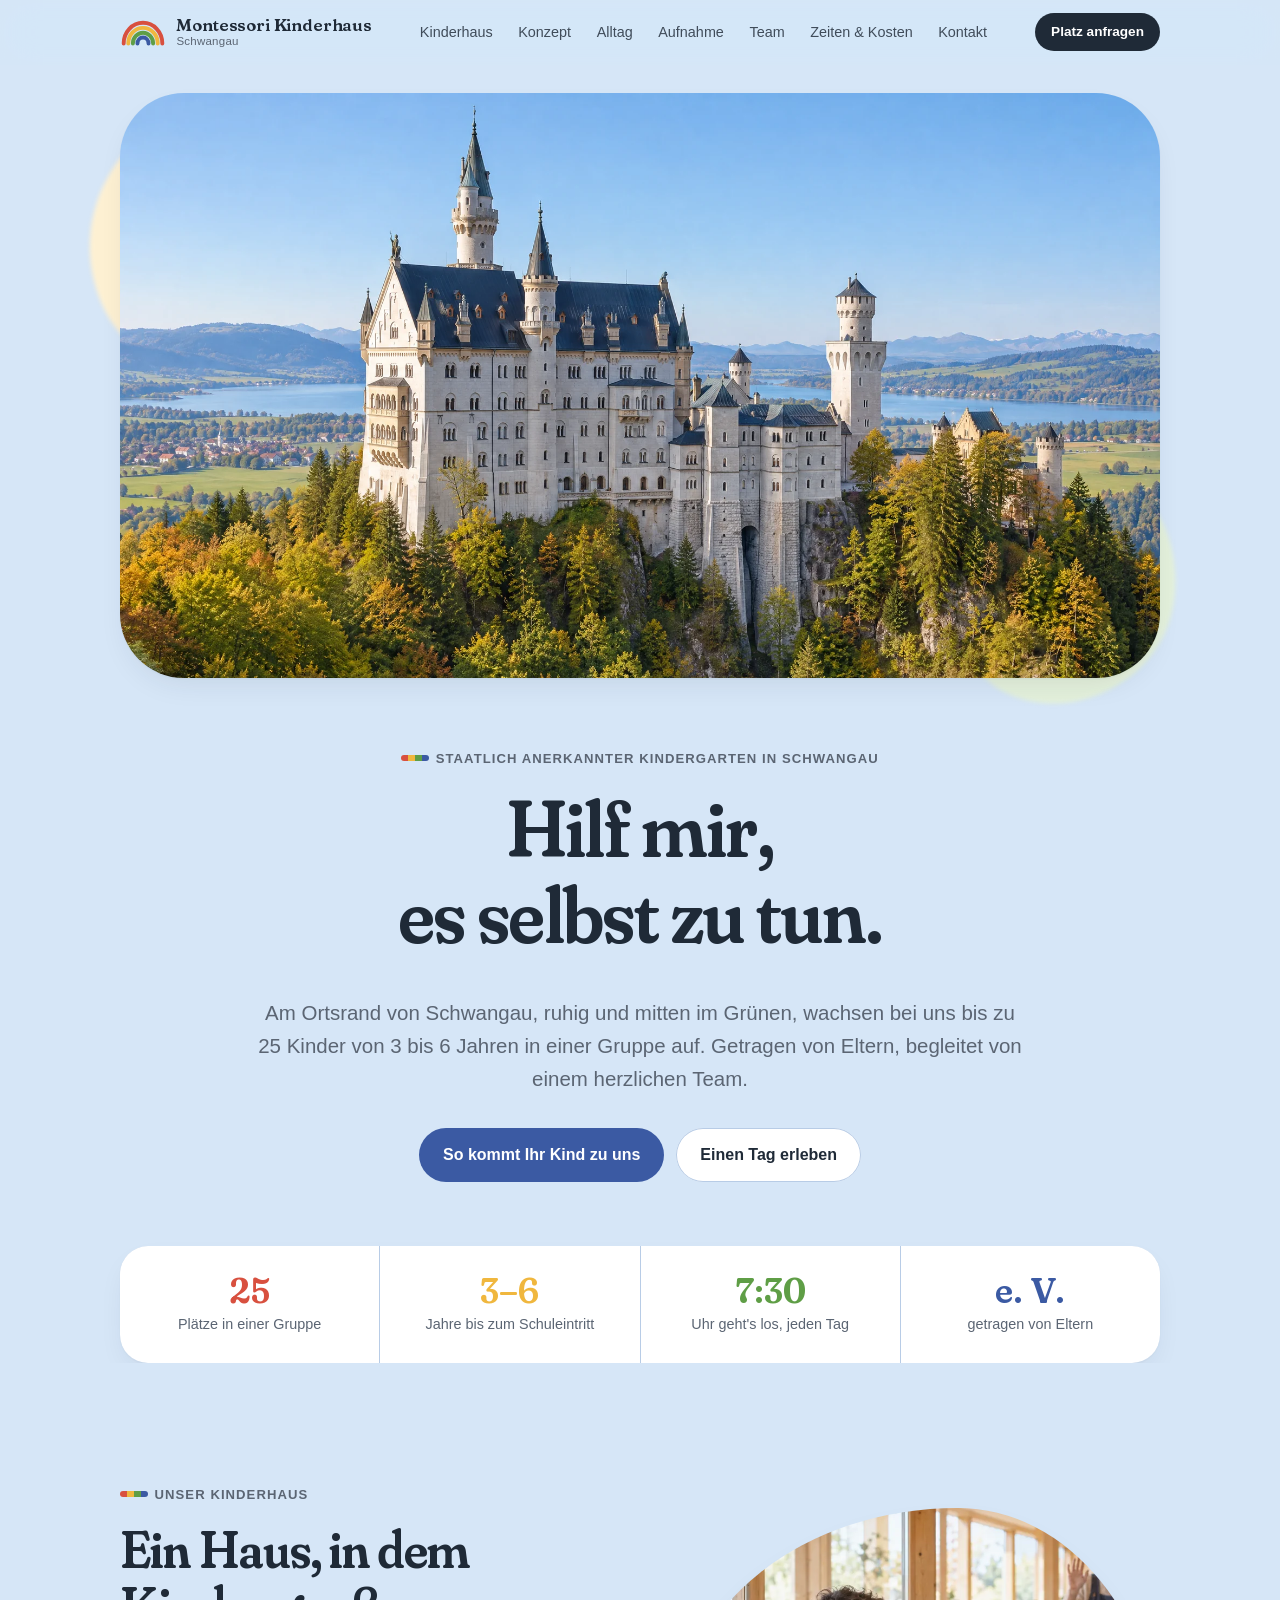
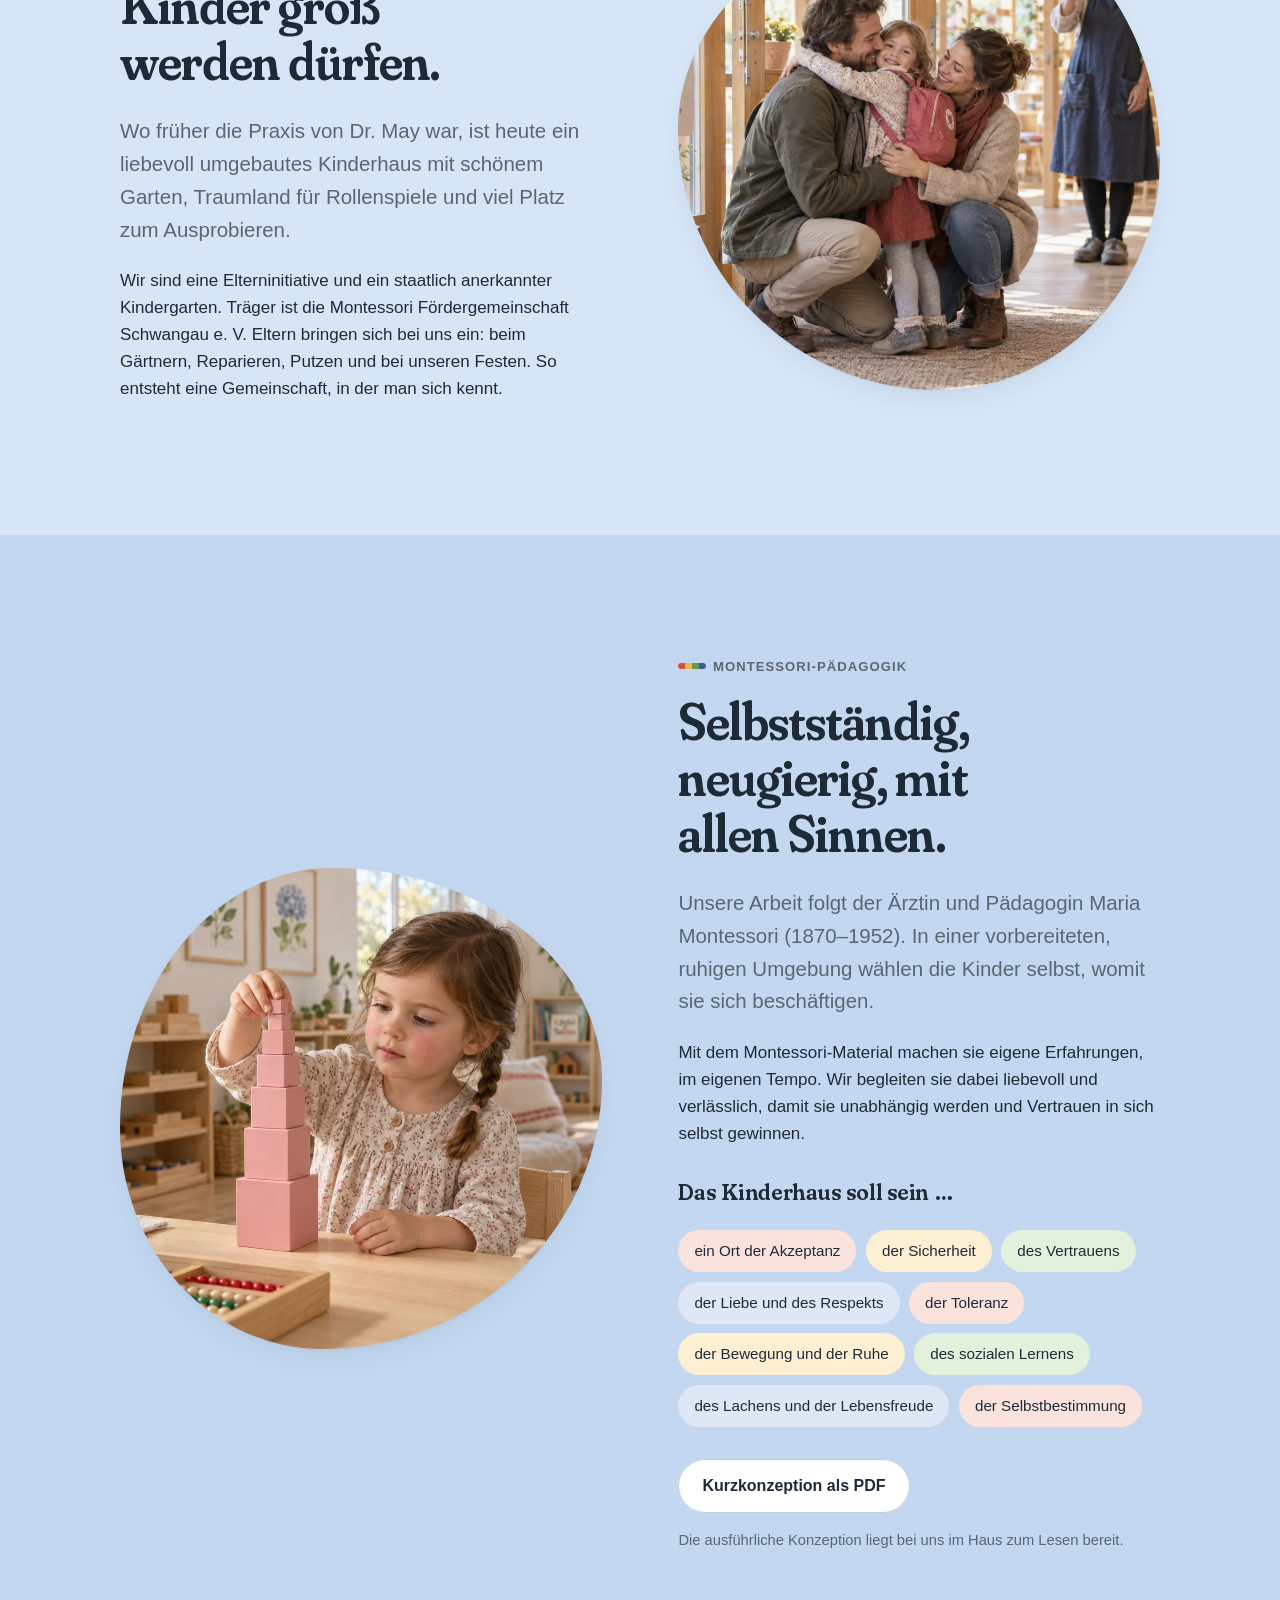
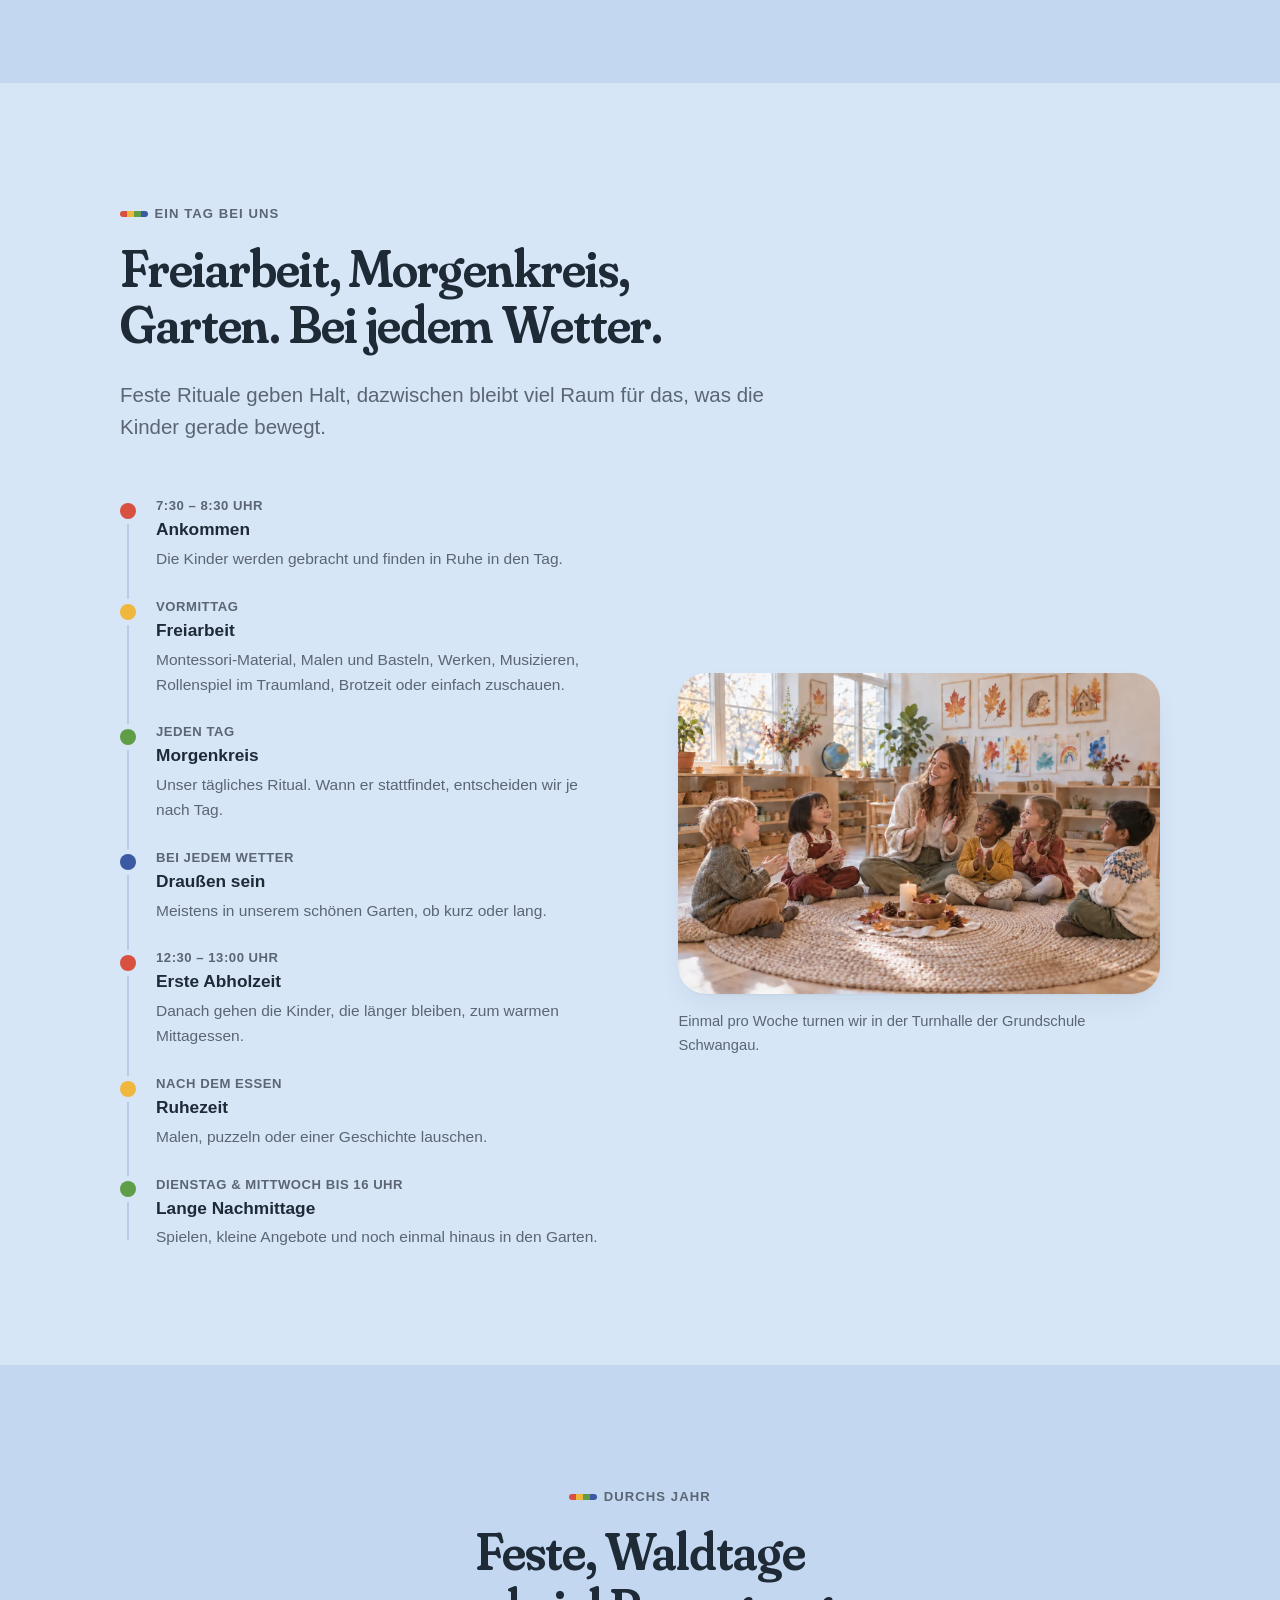
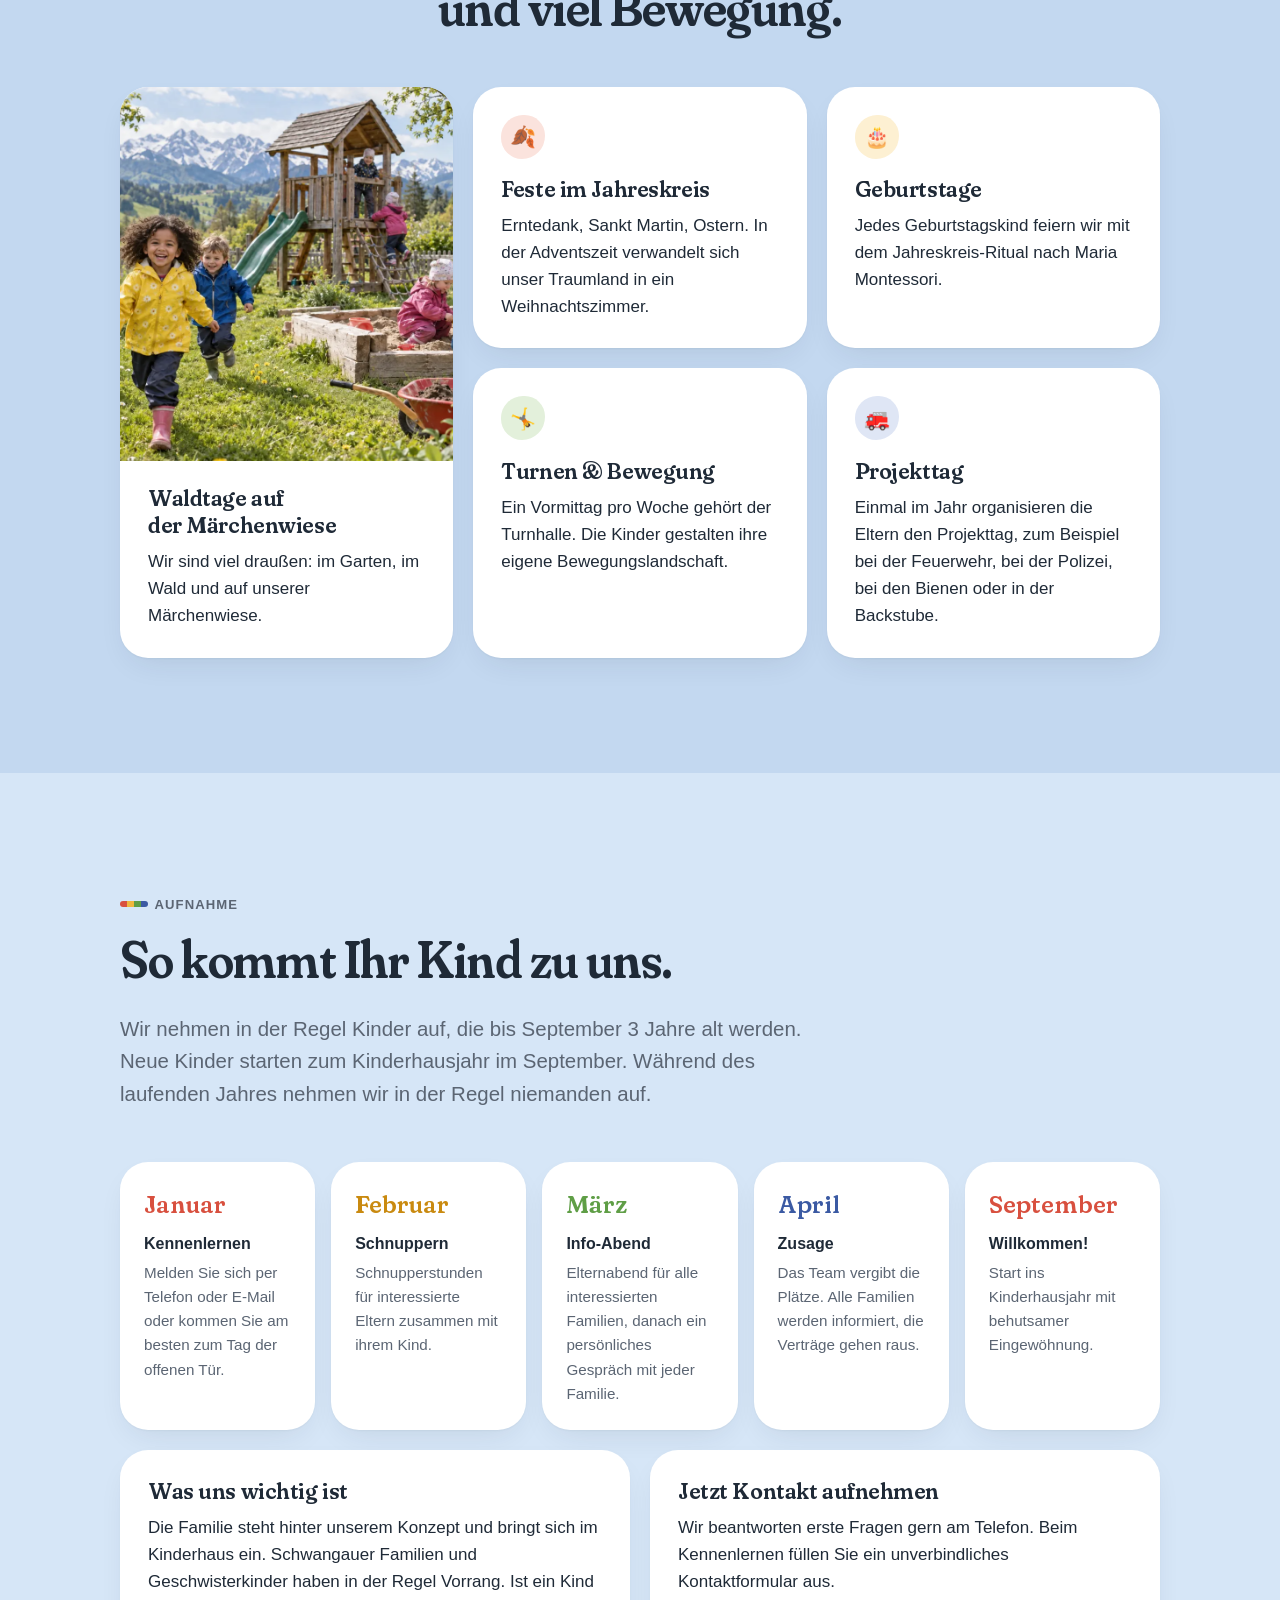
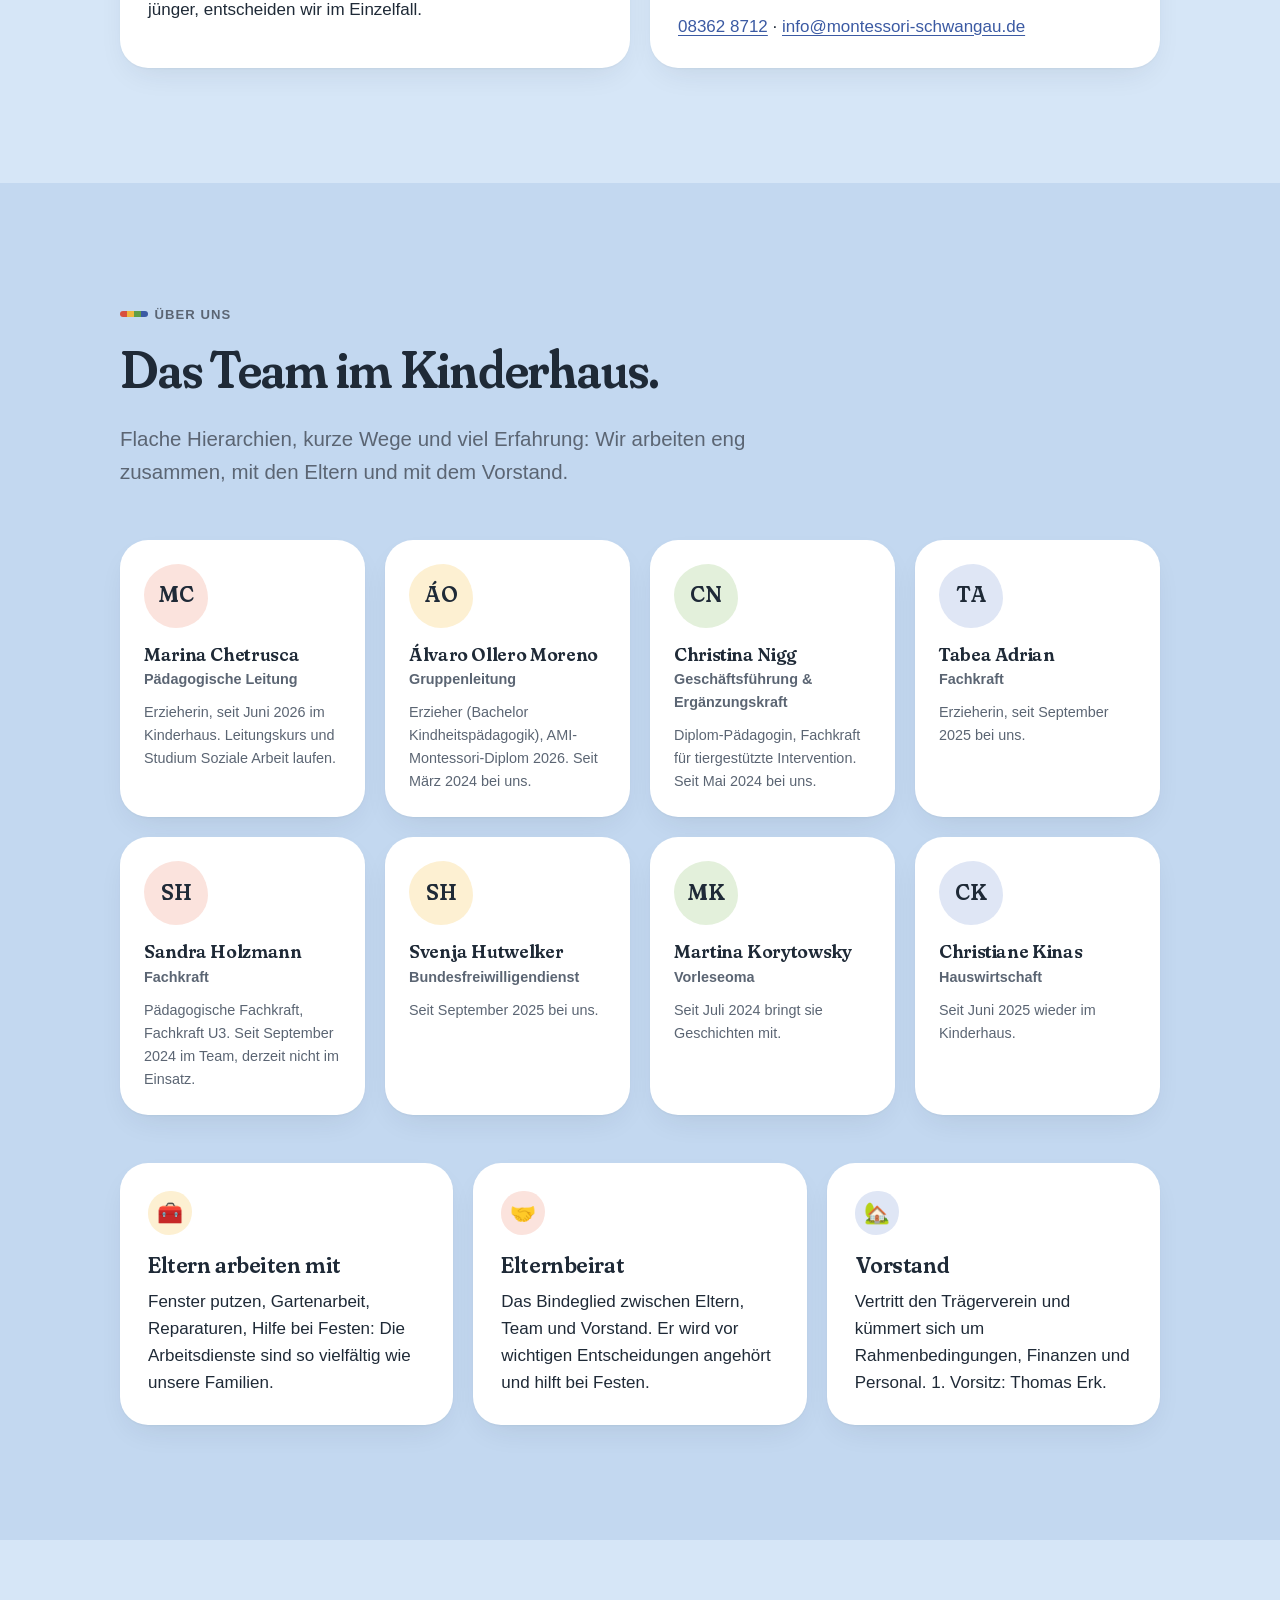
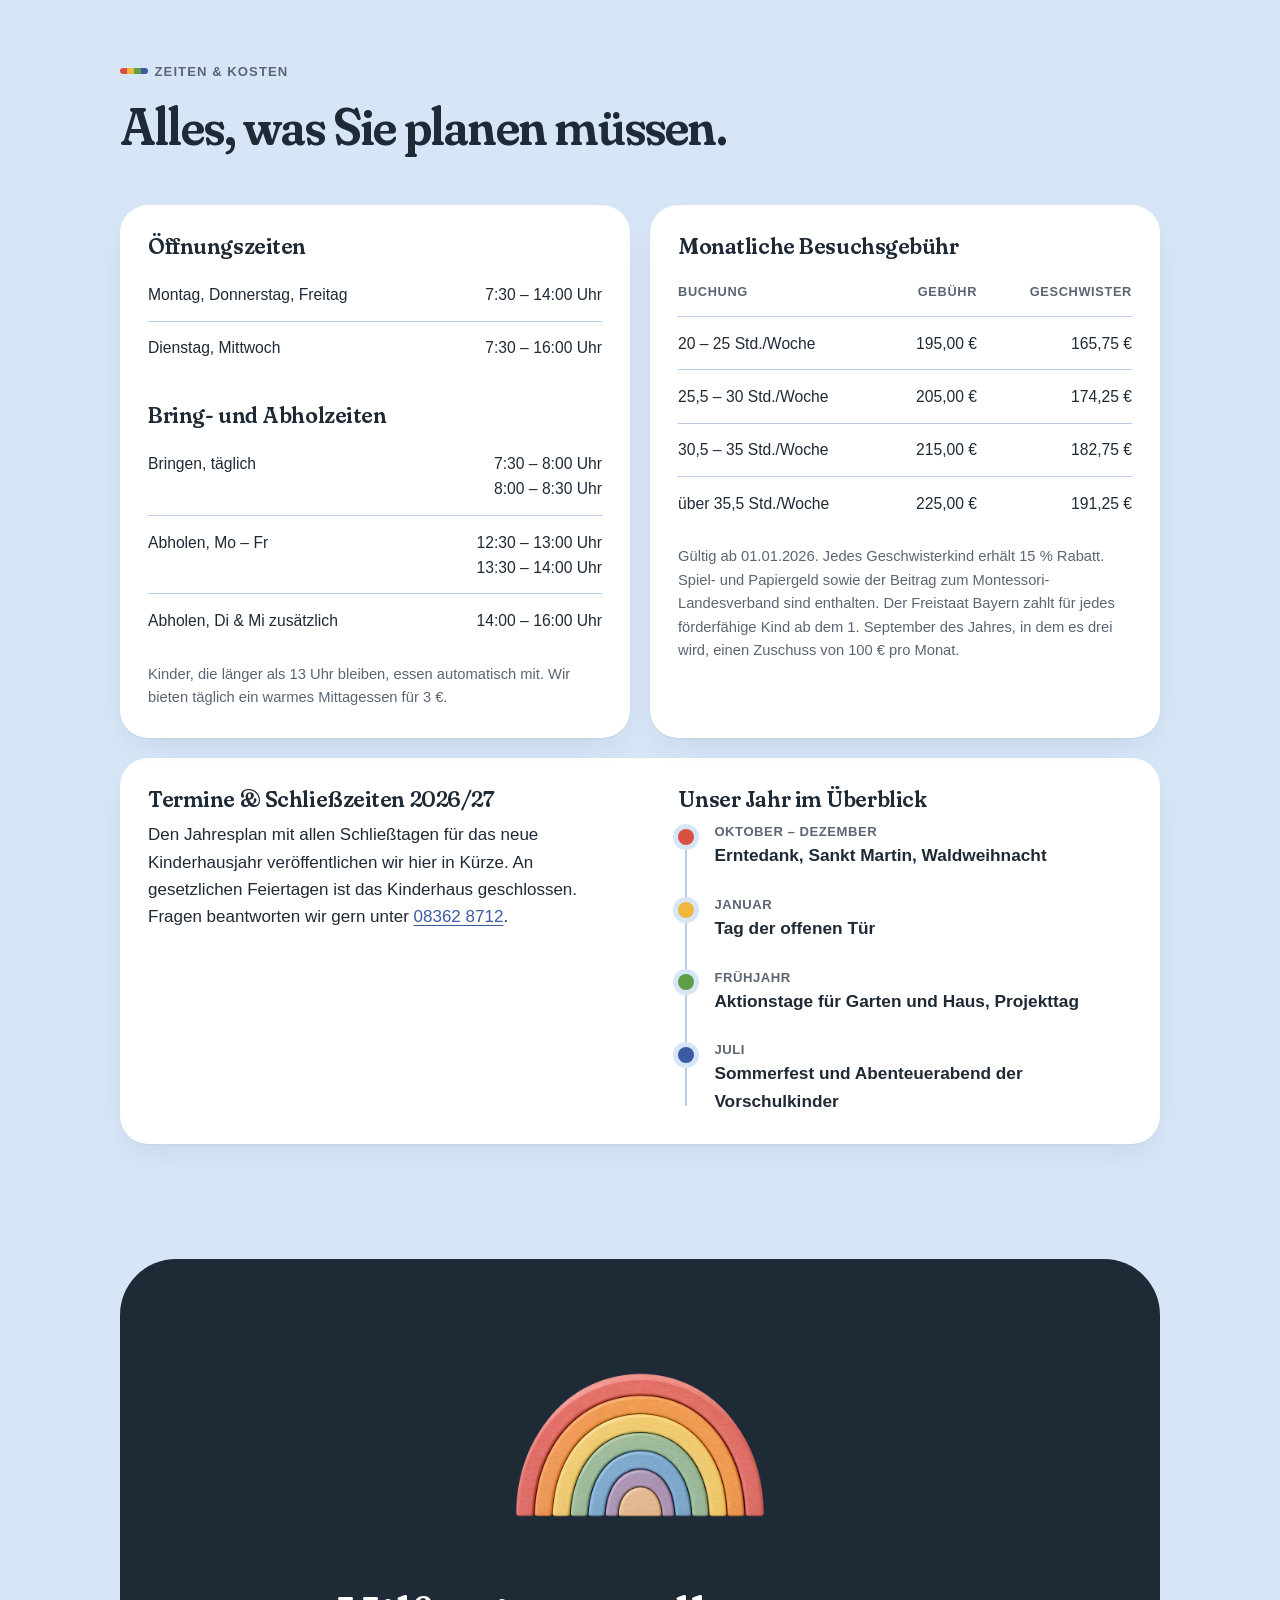
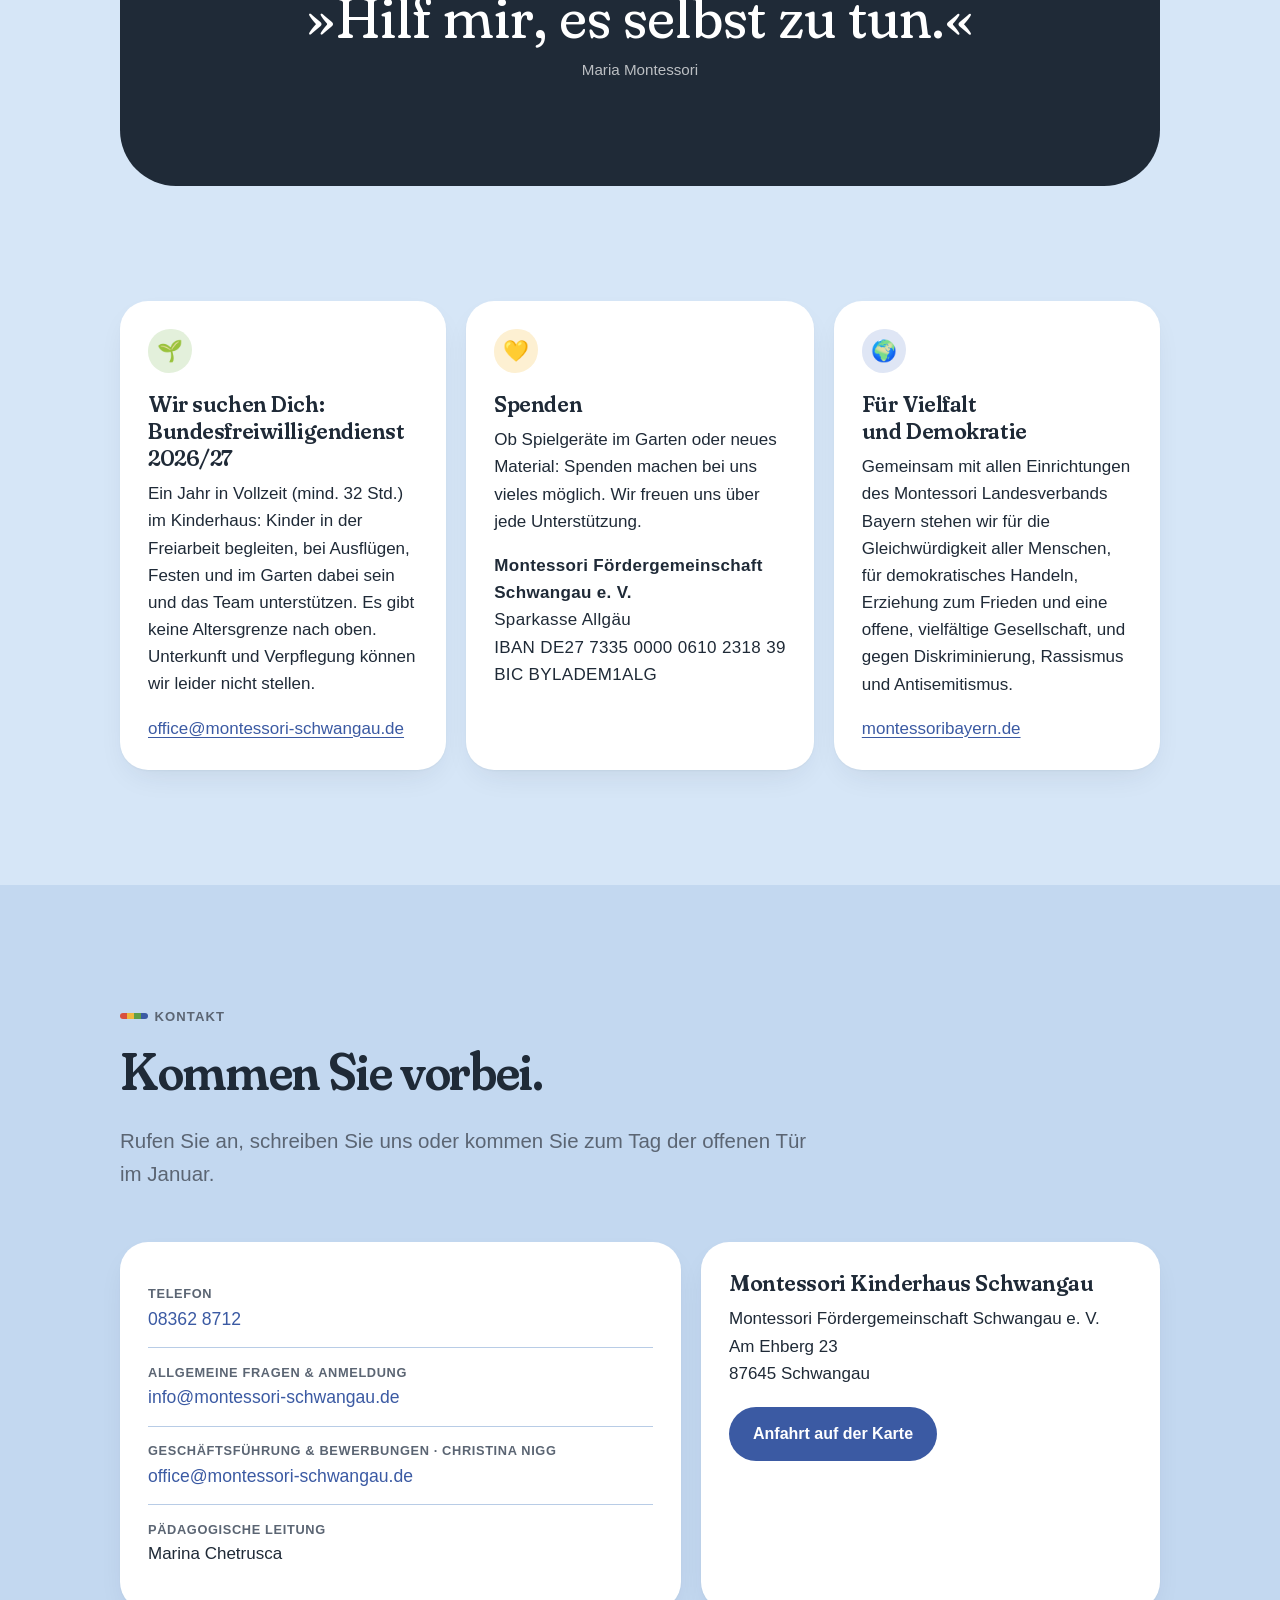
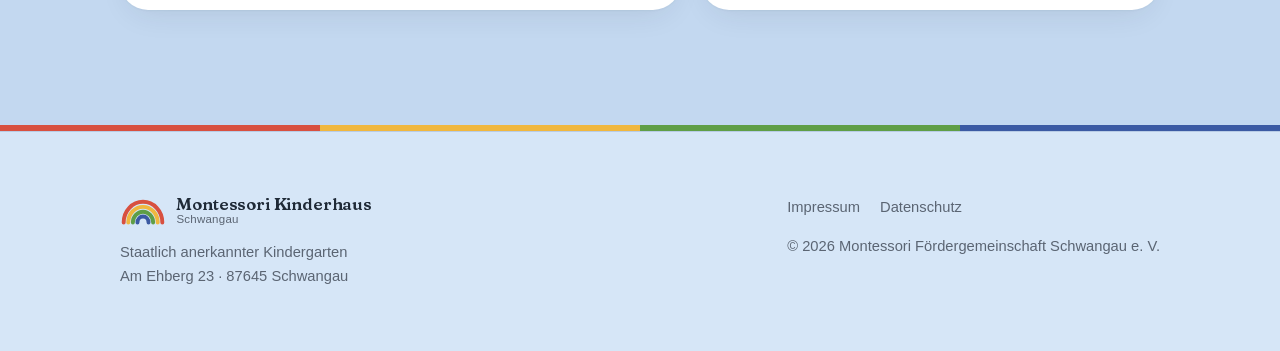
==== commit 2111ec7b: "Hero: Schloss Neuschwanstein (GPT Image 2.5), Hintergrund blau Titelbild zeigt nur noch das Schloss," ====
--- a/docs/index.html
+++ b/docs/index.html
@@ -7,11 +7,11 @@
 <meta name="description" content="Staatlich anerkannter Montessori-Kindergarten in Schwangau: eine Gruppe, bis zu 25 Kinder von 3 bis 6 Jahren, getragen von einer Elterninitiative.">
 <meta property="og:title" content="Montessori Kinderhaus Schwangau">
 <meta property="og:description" content="»Hilf mir, es selbst zu tun.« Staatlich anerkannter Kindergarten am Ehberg in Schwangau.">
-<meta property="og:image" content="assets/img/hero-960.webp?v=c0fde399">
-<meta name="theme-color" content="#fbf8f2">
+<meta property="og:image" content="assets/img/hero-960.webp?v=eaa03d29">
+<meta name="theme-color" content="#d6e6f7">
 <link rel="icon" href="assets/favicon.svg" type="image/svg+xml">
 <link rel="preload" href="assets/fonts/fraunces.woff2" as="font" type="font/woff2" crossorigin>
-<link rel="stylesheet" href="assets/style.css?v=e7a60028">
+<link rel="stylesheet" href="assets/style.css?v=4409f2bf">
 </head>
 <body>
 
@@ -56,8 +56,8 @@
       <div class="hero-media">
         <svg class="blob b1" viewBox="0 0 200 200" aria-hidden="true"><path fill="currentColor" d="M43-58C56-46 67-31 70-14 73 3 67 22 55 36 43 50 25 59 5 63-15 67-37 66-52 54-67 42-75 19-73-2-71-23-60-42-44-54-28-66-7-71 10-70 27-69 30-70 43-58Z" transform="translate(100 100)"/></svg>
         <svg class="blob b2" viewBox="0 0 200 200" aria-hidden="true"><path fill="currentColor" d="M50-61C63-49 69-30 70-12 71 6 67 24 56 39 45 54 27 66 7 70-13 74-35 70-50 57-65 44-73 22-72 1-71-20-61-40-46-52-31-64-15-68 3-71 21-74 37-73 50-61Z" transform="translate(100 100)"/></svg>
-        <img src="assets/img/hero.webp?v=98b57d81" srcset="assets/img/hero-960.webp?v=c0fde399 960w, assets/img/hero.webp?v=98b57d81 1920w" sizes="(max-width: 1120px) 100vw, 1120px"
-             width="1920" height="1344" alt="Drei lachende Kinder sitzen auf einem Teppich und spielen mit einem Holzregenbogen, Bauklötzen und dem rosa Turm" fetchpriority="high">
+        <img src="assets/img/hero.webp?v=d1ccb496" srcset="assets/img/hero-960.webp?v=eaa03d29 960w, assets/img/hero.webp?v=d1ccb496 1920w" sizes="(max-width: 1120px) 100vw, 1120px"
+             width="1920" height="1280" alt="Schloss Neuschwanstein über dem herbstlichen Wald bei Schwangau, dahinter der Forggensee und die Berge" fetchpriority="high">
       </div>
       <span class="eyebrow">Staatlich anerkannter Kindergarten in Schwangau</span>
       <h1>Hilf mir,<br>es selbst zu tun.</h1>
--- a/docs/assets/style.css
+++ b/docs/assets/style.css
@@ -8,12 +8,12 @@
 }
 
 :root {
-  --bg: #fbf8f2;
+  --bg: #d6e6f7;
   --surface: #ffffff;
-  --sand: #f3ece0;
+  --sand: #c3d8f0;
   --ink: #1f2a37;
   --muted: #5b6573;
-  --line: #e8e0d2;
+  --line: #b8cce6;
 
   --red: #d8503f;
   --yellow: #f0b73e;
@@ -74,7 +74,7 @@
 /* ---------- Navigation ---------- */
 .nav {
   position: sticky; top: 0; z-index: 50;
-  background: rgba(251, 248, 242, .78);
+  background: rgba(214, 230, 247, .8);
   -webkit-backdrop-filter: saturate(180%) blur(18px);
   backdrop-filter: saturate(180%) blur(18px);
   border-bottom: 1px solid transparent;
@@ -127,7 +127,7 @@
 .hero .btns { justify-content: center; }
 .hero-media { position: relative; margin-bottom: clamp(2.5rem, 5vw, 4rem); }
 .hero-media img {
-  width: 100%; aspect-ratio: 1920 / 1080; object-fit: cover; object-position: 50% 40%;
+  width: 100%; aspect-ratio: 1920 / 1080; object-fit: cover; object-position: 50% 0%;
   border-radius: clamp(28px, 5vw, 64px);
   box-shadow: var(--shadow);
 }
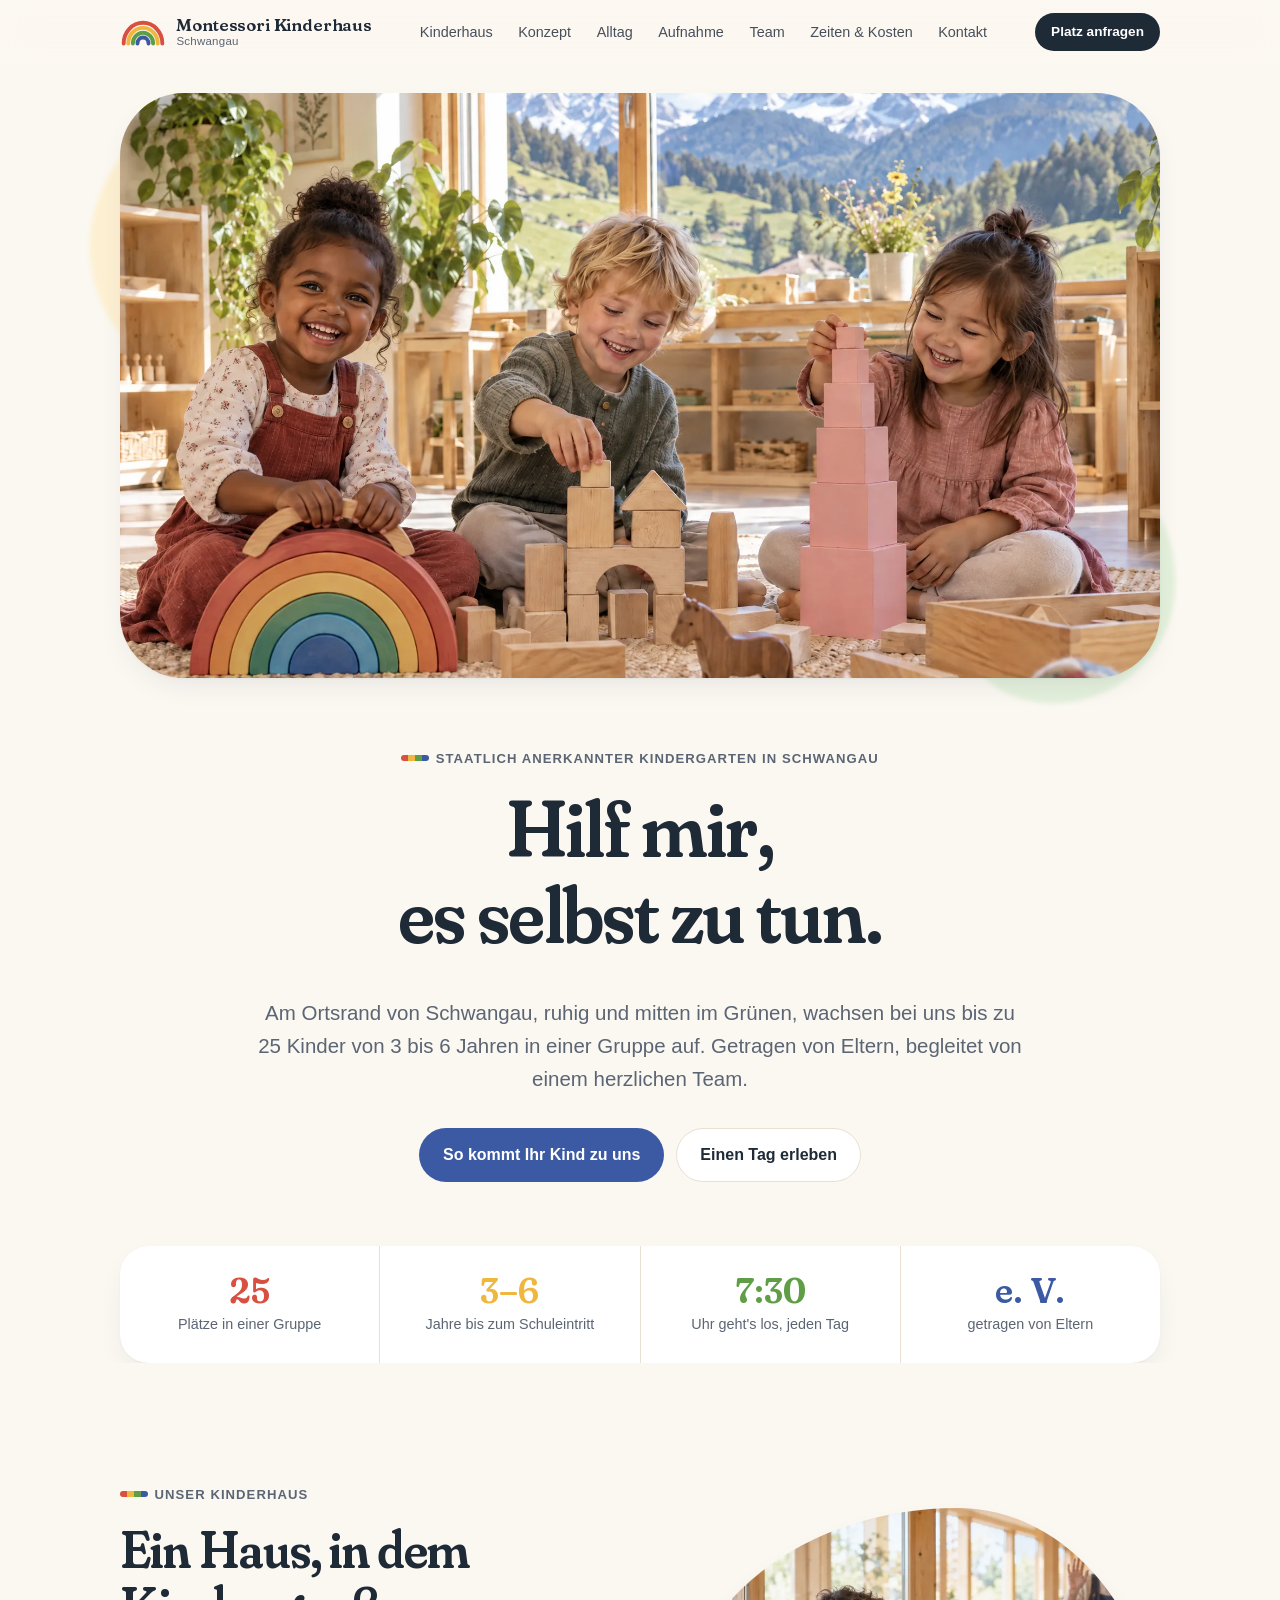
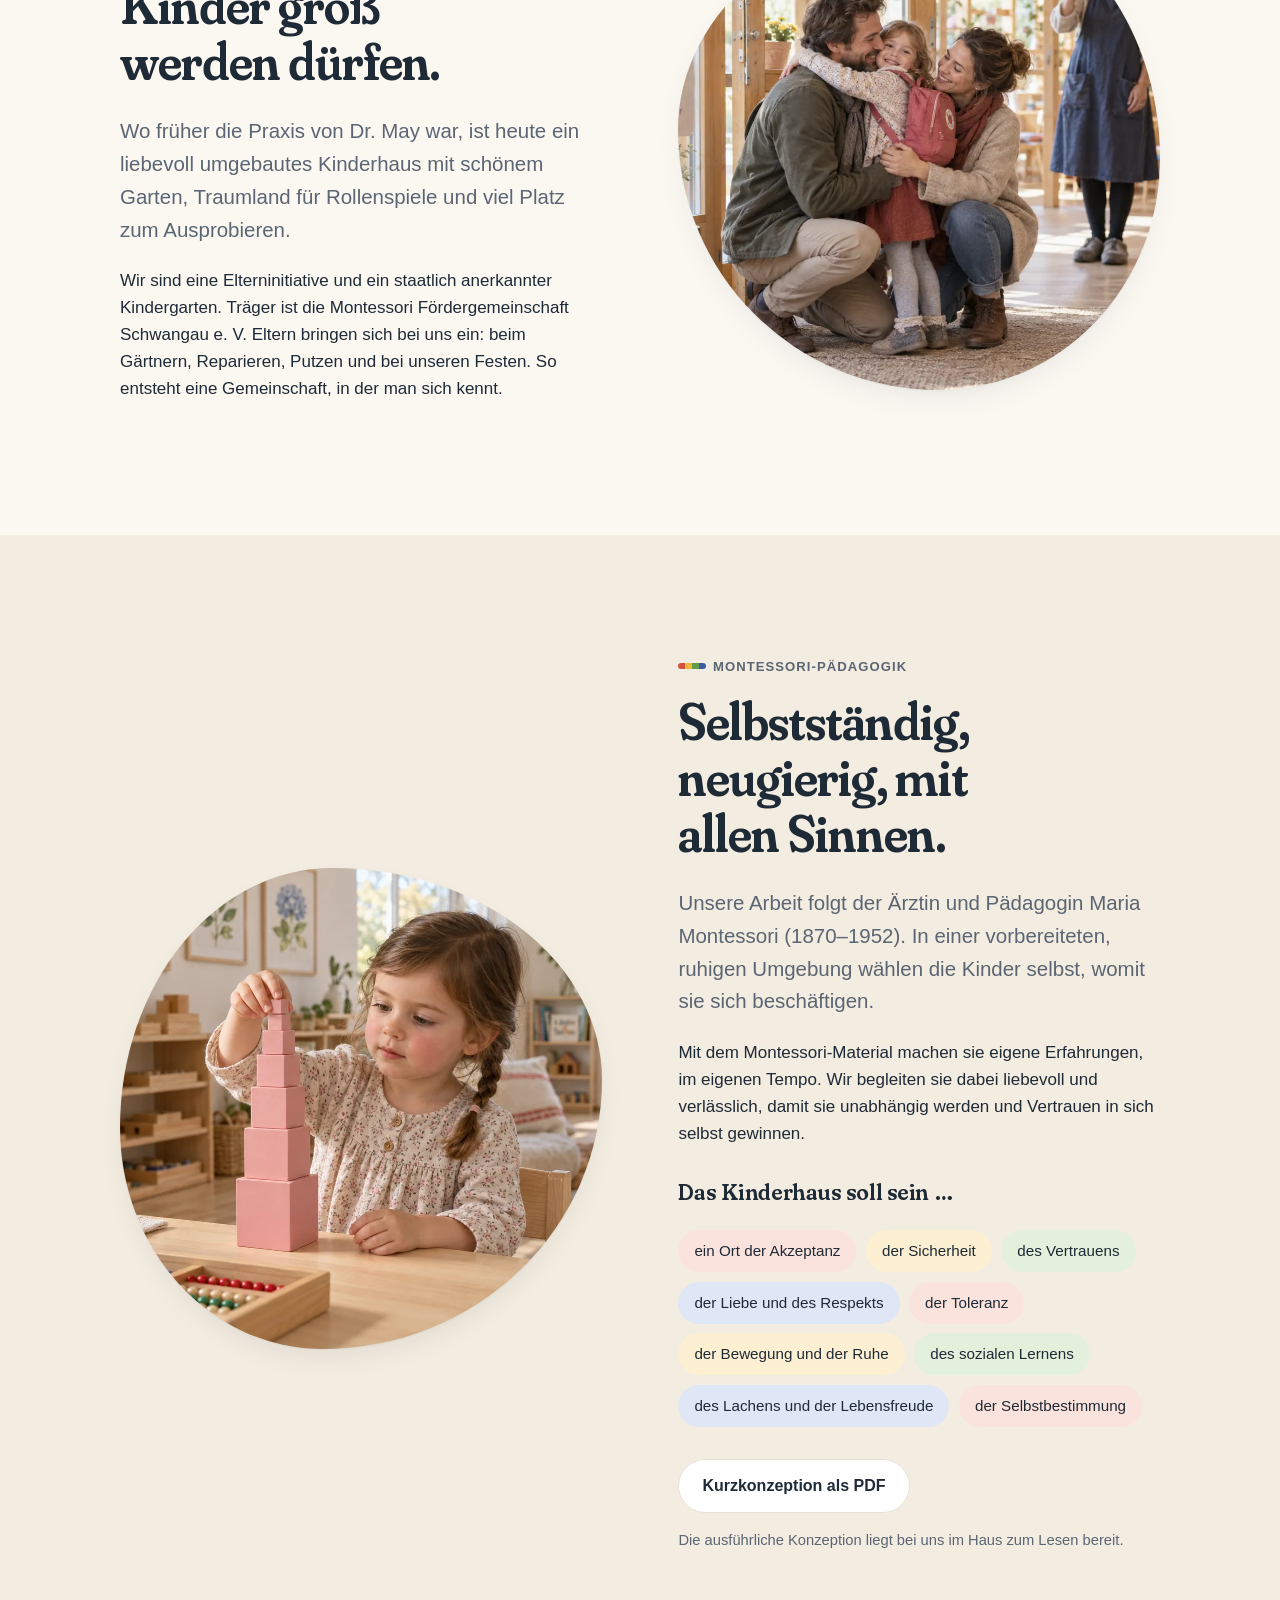
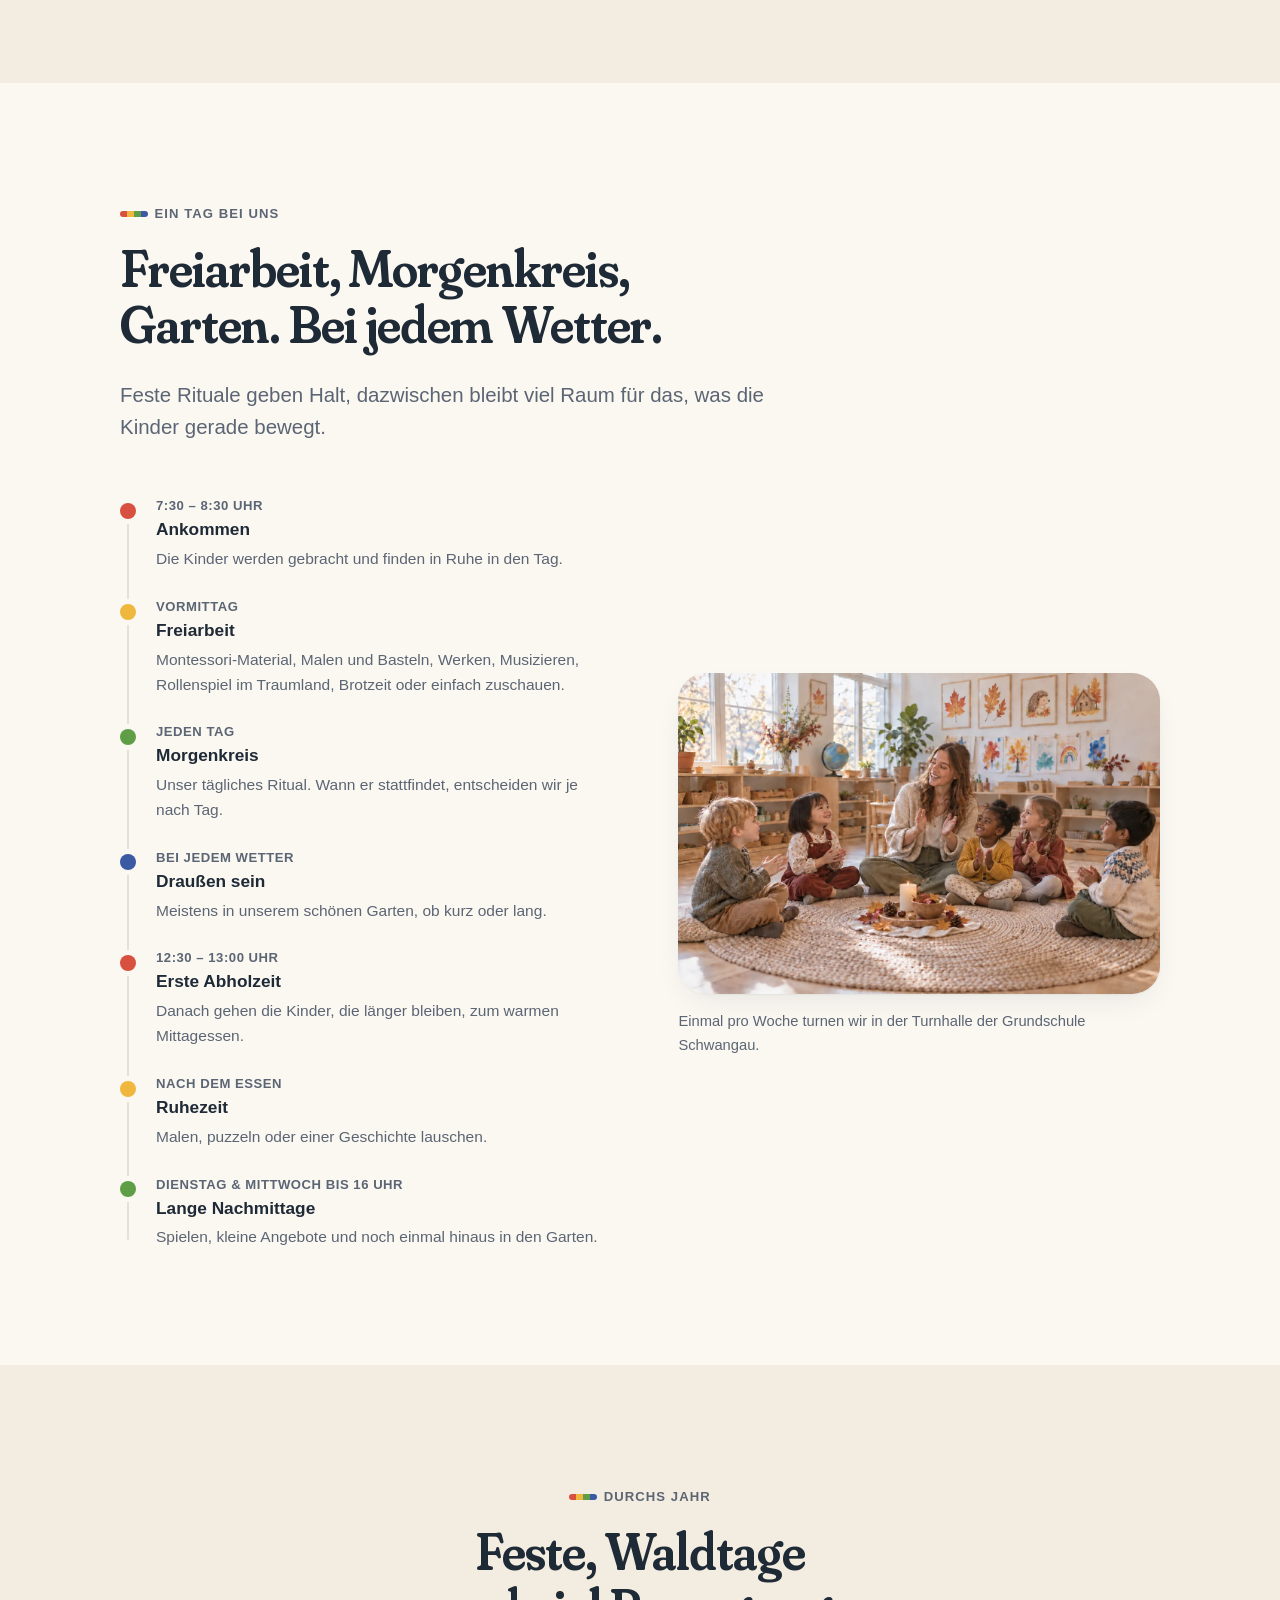
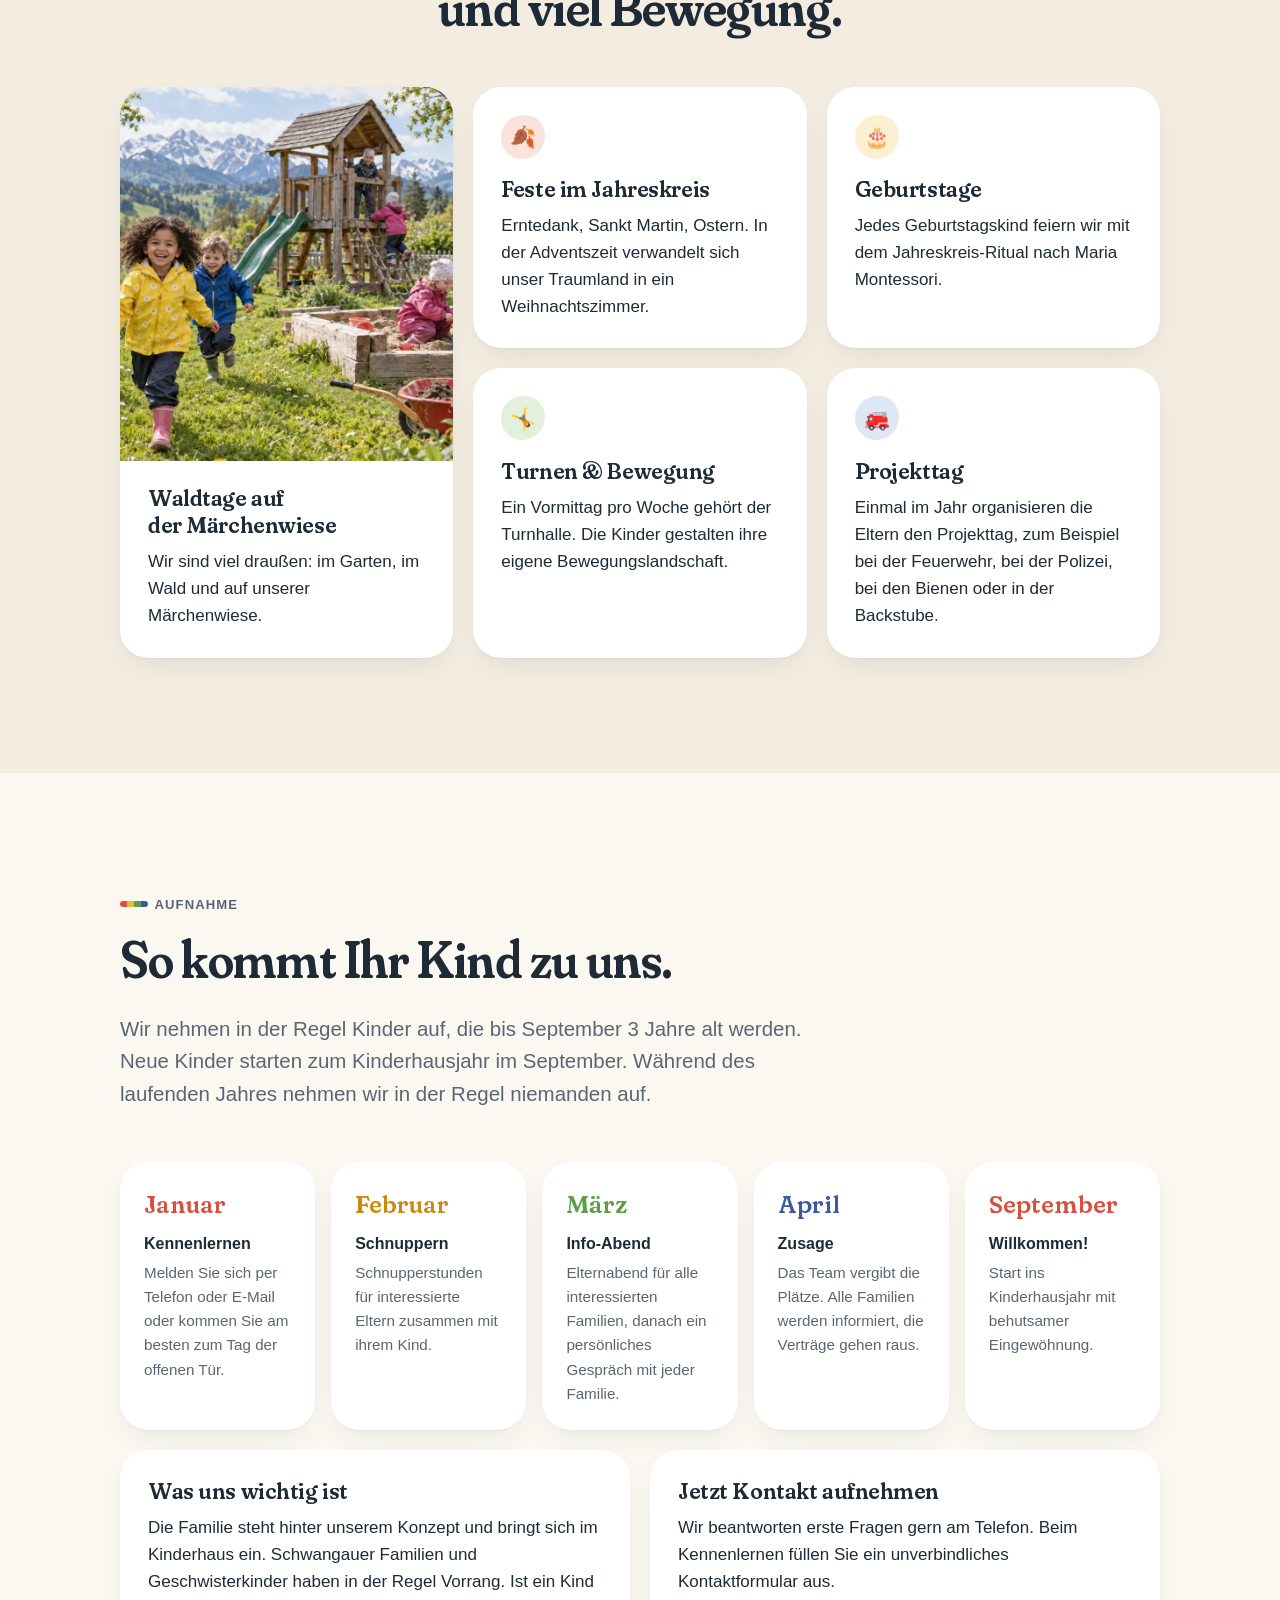
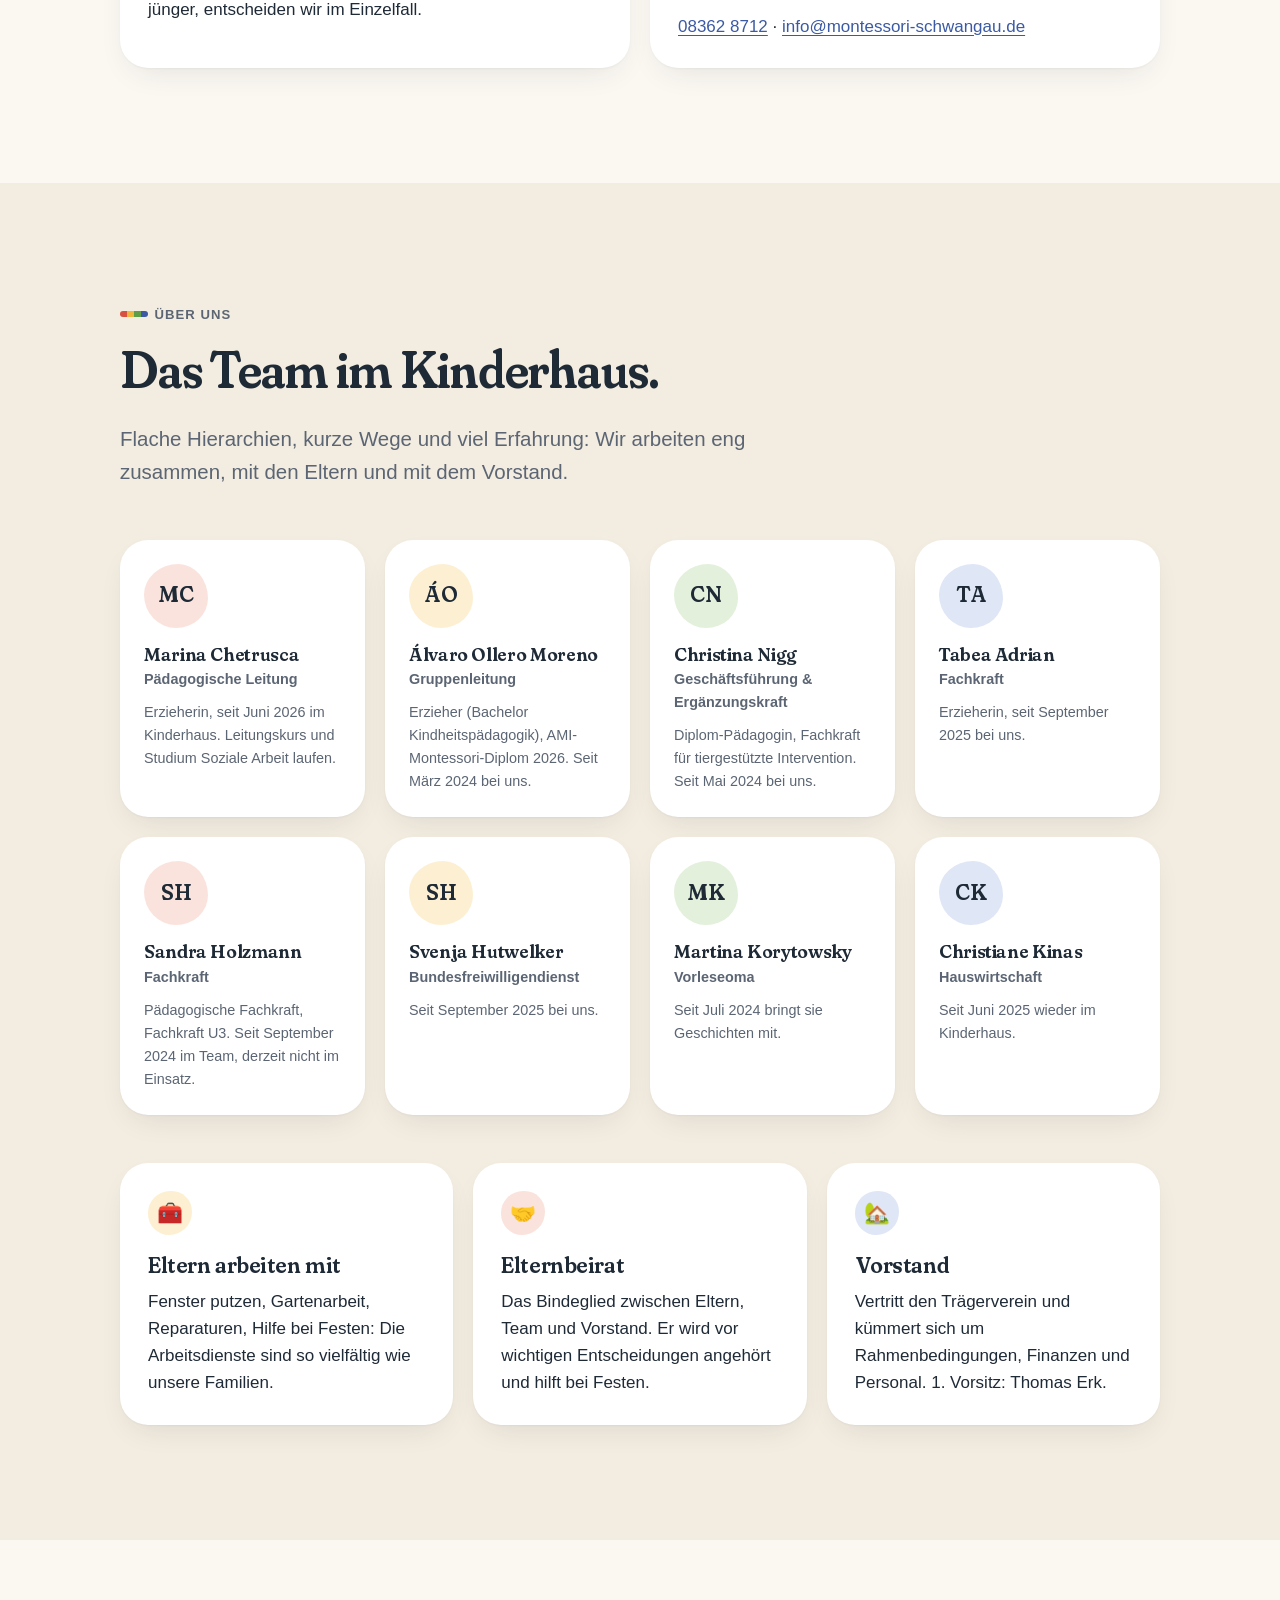
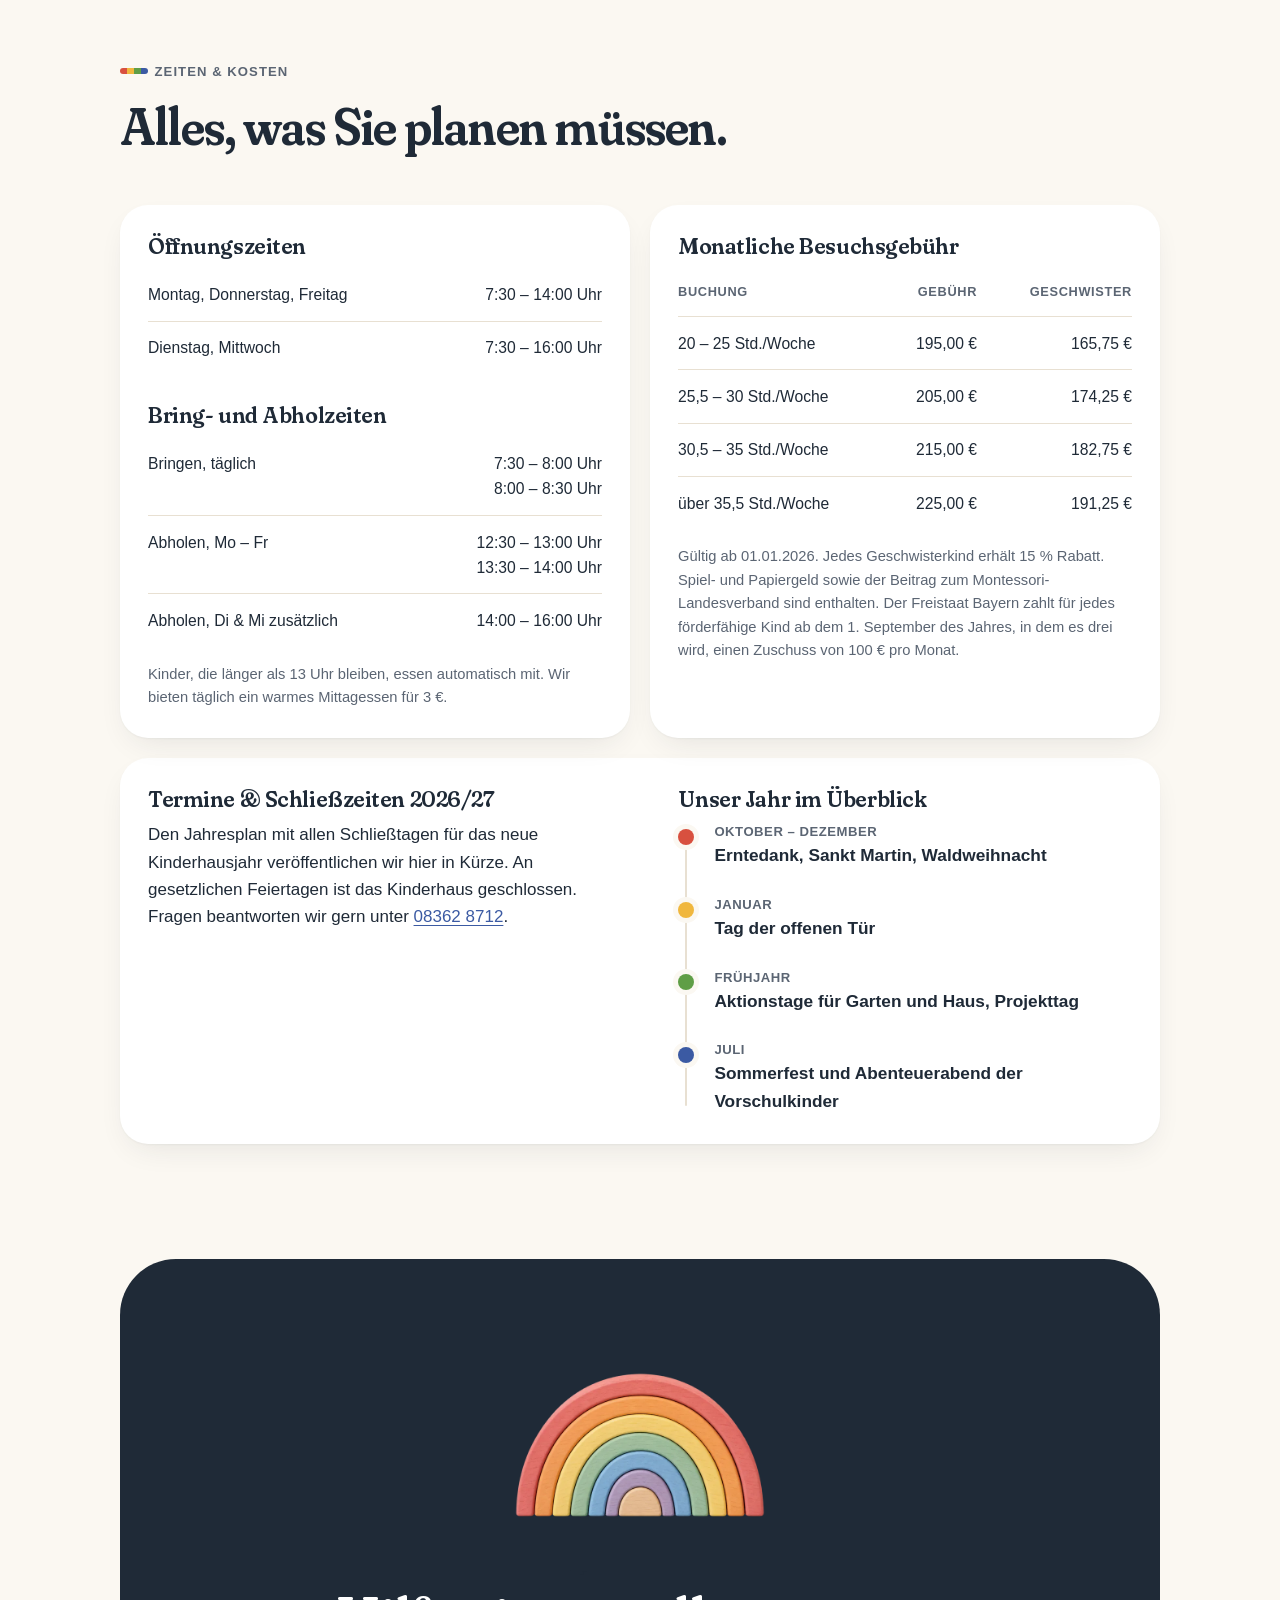
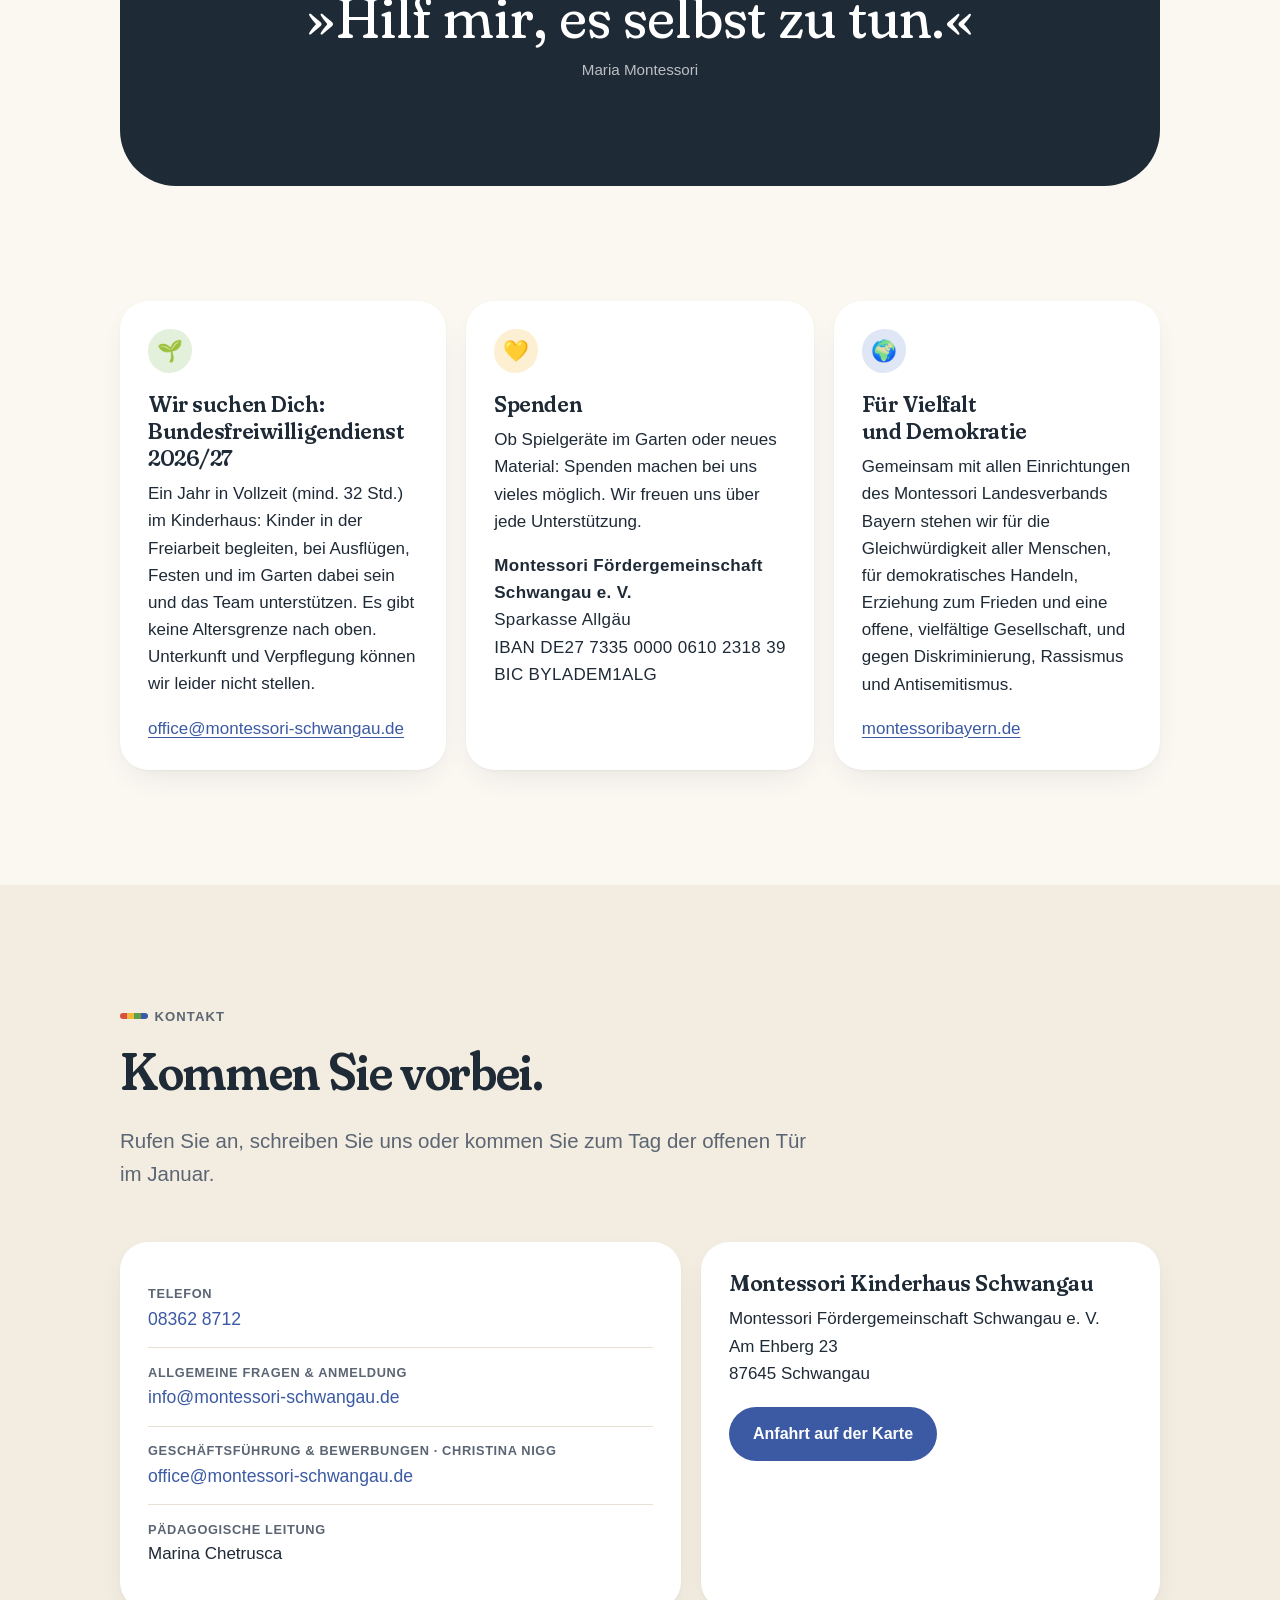
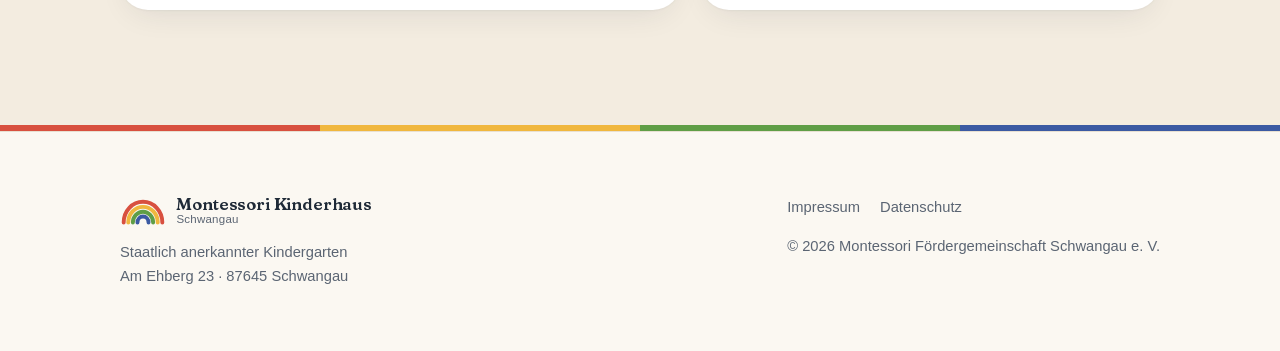
==== commit 1b243f54: "Zurück zum vorherigen Stand: Kinder-Hero und heller Hintergrund Macht 2111ec7 (Schloss Neuschwanstei" ====
--- a/docs/index.html
+++ b/docs/index.html
@@ -7,11 +7,11 @@
 <meta name="description" content="Staatlich anerkannter Montessori-Kindergarten in Schwangau: eine Gruppe, bis zu 25 Kinder von 3 bis 6 Jahren, getragen von einer Elterninitiative.">
 <meta property="og:title" content="Montessori Kinderhaus Schwangau">
 <meta property="og:description" content="»Hilf mir, es selbst zu tun.« Staatlich anerkannter Kindergarten am Ehberg in Schwangau.">
-<meta property="og:image" content="assets/img/hero-960.webp?v=eaa03d29">
-<meta name="theme-color" content="#d6e6f7">
+<meta property="og:image" content="assets/img/hero-960.webp?v=c0fde399">
+<meta name="theme-color" content="#fbf8f2">
 <link rel="icon" href="assets/favicon.svg" type="image/svg+xml">
 <link rel="preload" href="assets/fonts/fraunces.woff2" as="font" type="font/woff2" crossorigin>
-<link rel="stylesheet" href="assets/style.css?v=4409f2bf">
+<link rel="stylesheet" href="assets/style.css?v=e7a60028">
 </head>
 <body>
 
@@ -56,8 +56,8 @@
       <div class="hero-media">
         <svg class="blob b1" viewBox="0 0 200 200" aria-hidden="true"><path fill="currentColor" d="M43-58C56-46 67-31 70-14 73 3 67 22 55 36 43 50 25 59 5 63-15 67-37 66-52 54-67 42-75 19-73-2-71-23-60-42-44-54-28-66-7-71 10-70 27-69 30-70 43-58Z" transform="translate(100 100)"/></svg>
         <svg class="blob b2" viewBox="0 0 200 200" aria-hidden="true"><path fill="currentColor" d="M50-61C63-49 69-30 70-12 71 6 67 24 56 39 45 54 27 66 7 70-13 74-35 70-50 57-65 44-73 22-72 1-71-20-61-40-46-52-31-64-15-68 3-71 21-74 37-73 50-61Z" transform="translate(100 100)"/></svg>
-        <img src="assets/img/hero.webp?v=d1ccb496" srcset="assets/img/hero-960.webp?v=eaa03d29 960w, assets/img/hero.webp?v=d1ccb496 1920w" sizes="(max-width: 1120px) 100vw, 1120px"
-             width="1920" height="1280" alt="Schloss Neuschwanstein über dem herbstlichen Wald bei Schwangau, dahinter der Forggensee und die Berge" fetchpriority="high">
+        <img src="assets/img/hero.webp?v=98b57d81" srcset="assets/img/hero-960.webp?v=c0fde399 960w, assets/img/hero.webp?v=98b57d81 1920w" sizes="(max-width: 1120px) 100vw, 1120px"
+             width="1920" height="1344" alt="Drei lachende Kinder sitzen auf einem Teppich und spielen mit einem Holzregenbogen, Bauklötzen und dem rosa Turm" fetchpriority="high">
       </div>
       <span class="eyebrow">Staatlich anerkannter Kindergarten in Schwangau</span>
       <h1>Hilf mir,<br>es selbst zu tun.</h1>
--- a/docs/assets/style.css
+++ b/docs/assets/style.css
@@ -8,12 +8,12 @@
 }
 
 :root {
-  --bg: #d6e6f7;
+  --bg: #fbf8f2;
   --surface: #ffffff;
-  --sand: #c3d8f0;
+  --sand: #f3ece0;
   --ink: #1f2a37;
   --muted: #5b6573;
-  --line: #b8cce6;
+  --line: #e8e0d2;
 
   --red: #d8503f;
   --yellow: #f0b73e;
@@ -74,7 +74,7 @@
 /* ---------- Navigation ---------- */
 .nav {
   position: sticky; top: 0; z-index: 50;
-  background: rgba(214, 230, 247, .8);
+  background: rgba(251, 248, 242, .78);
   -webkit-backdrop-filter: saturate(180%) blur(18px);
   backdrop-filter: saturate(180%) blur(18px);
   border-bottom: 1px solid transparent;
@@ -127,7 +127,7 @@
 .hero .btns { justify-content: center; }
 .hero-media { position: relative; margin-bottom: clamp(2.5rem, 5vw, 4rem); }
 .hero-media img {
-  width: 100%; aspect-ratio: 1920 / 1080; object-fit: cover; object-position: 50% 0%;
+  width: 100%; aspect-ratio: 1920 / 1080; object-fit: cover; object-position: 50% 40%;
   border-radius: clamp(28px, 5vw, 64px);
   box-shadow: var(--shadow);
 }
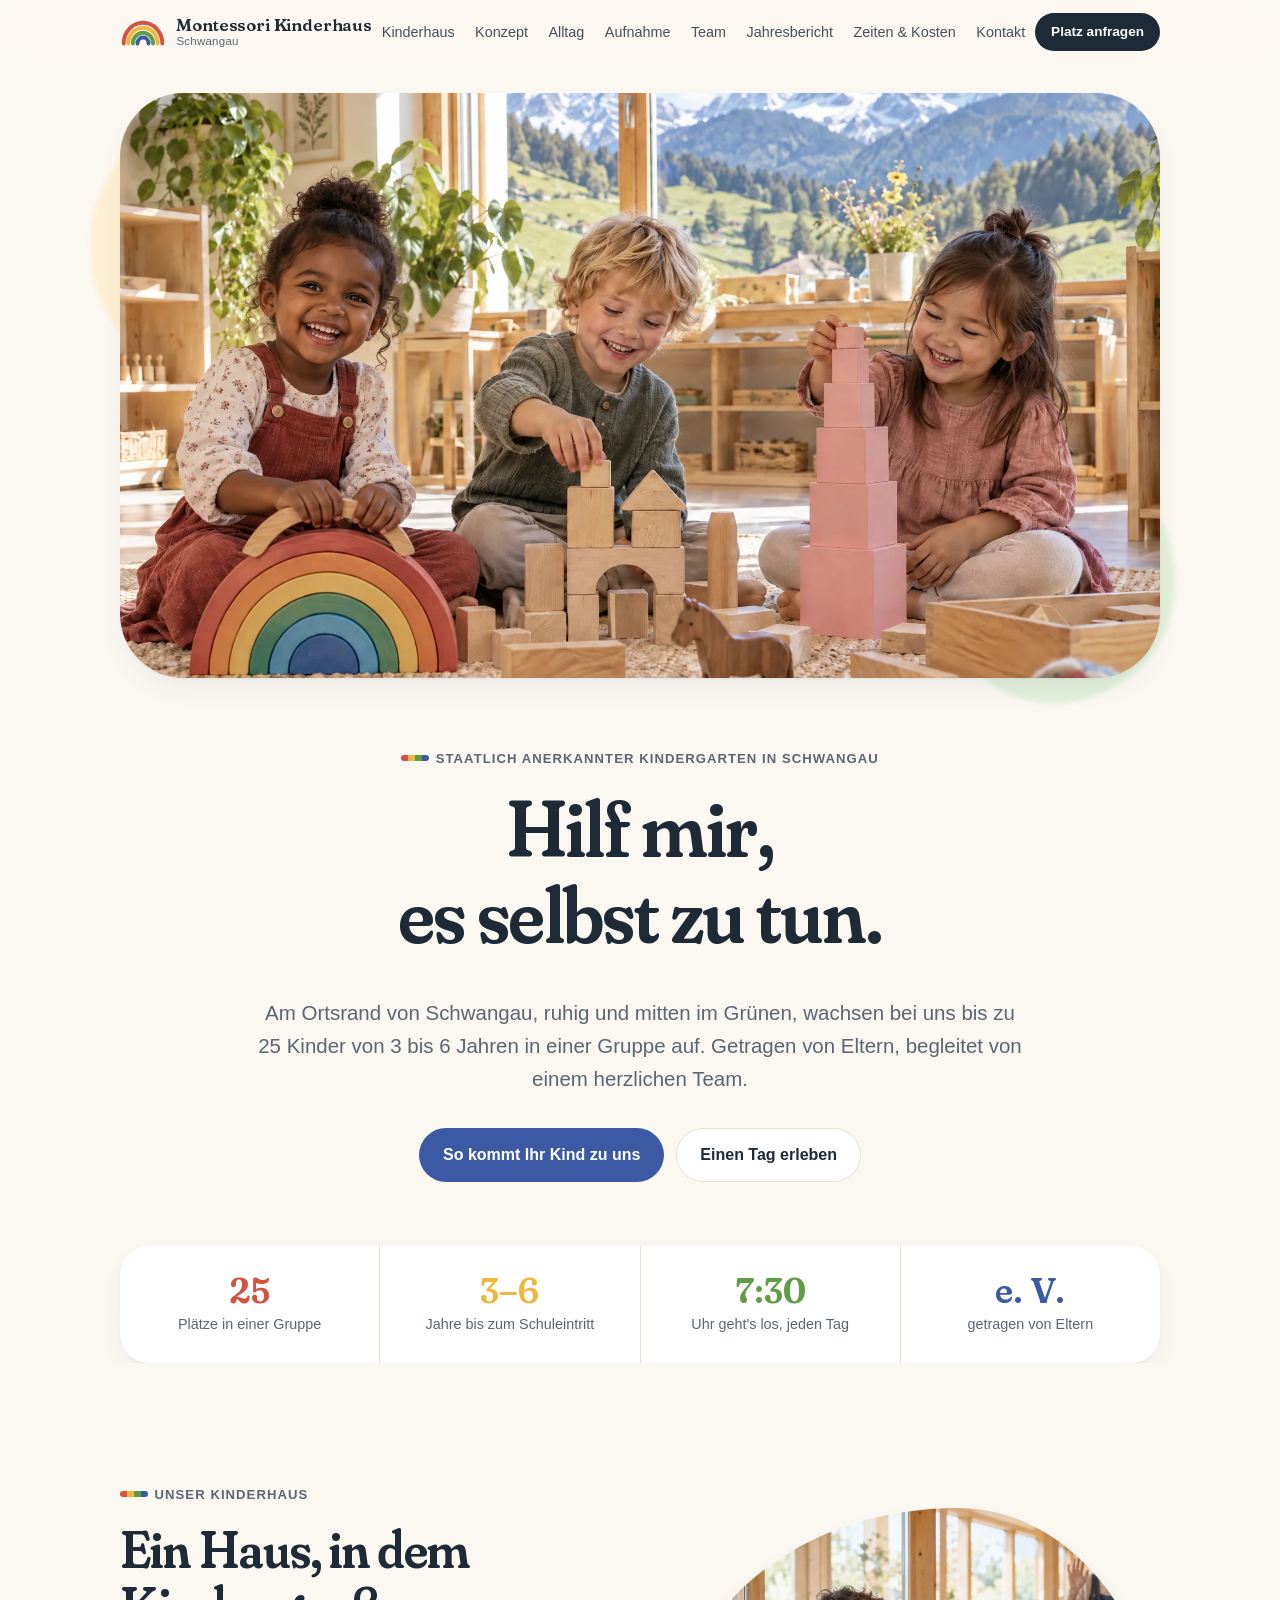
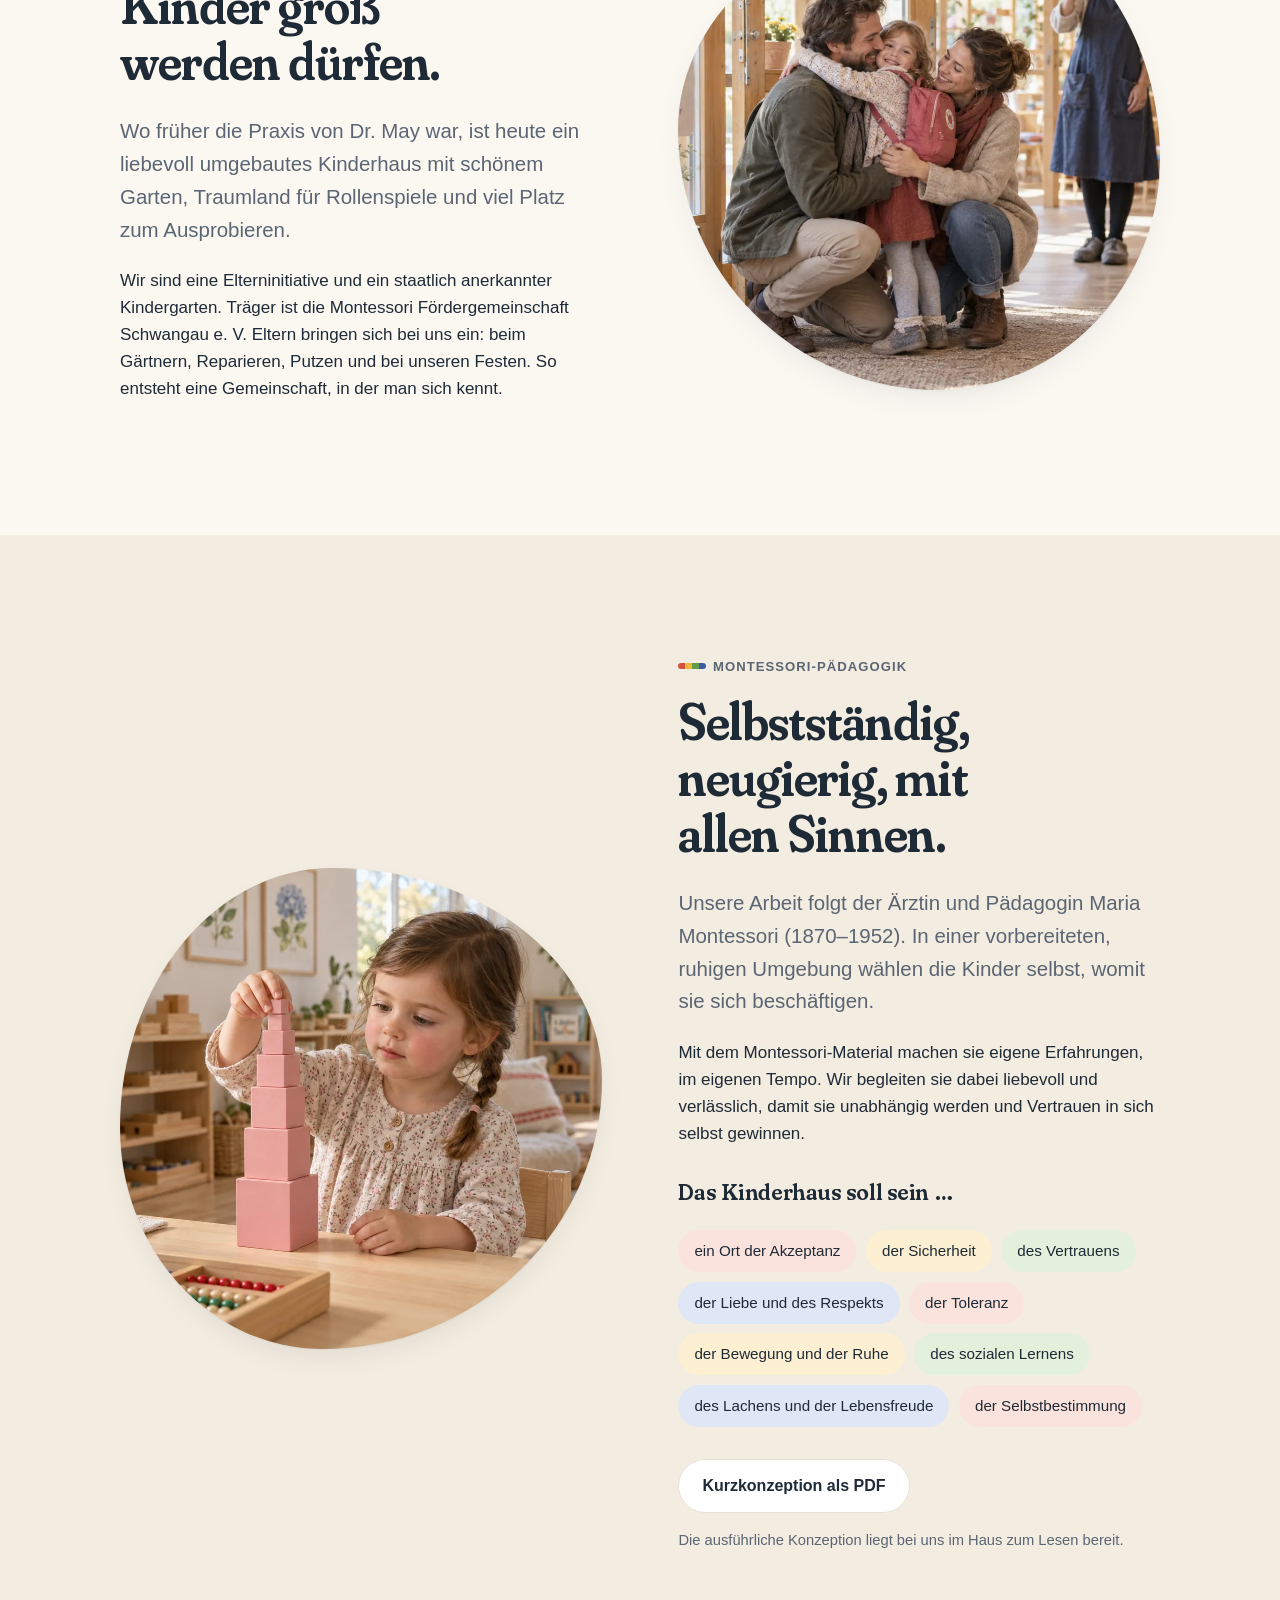
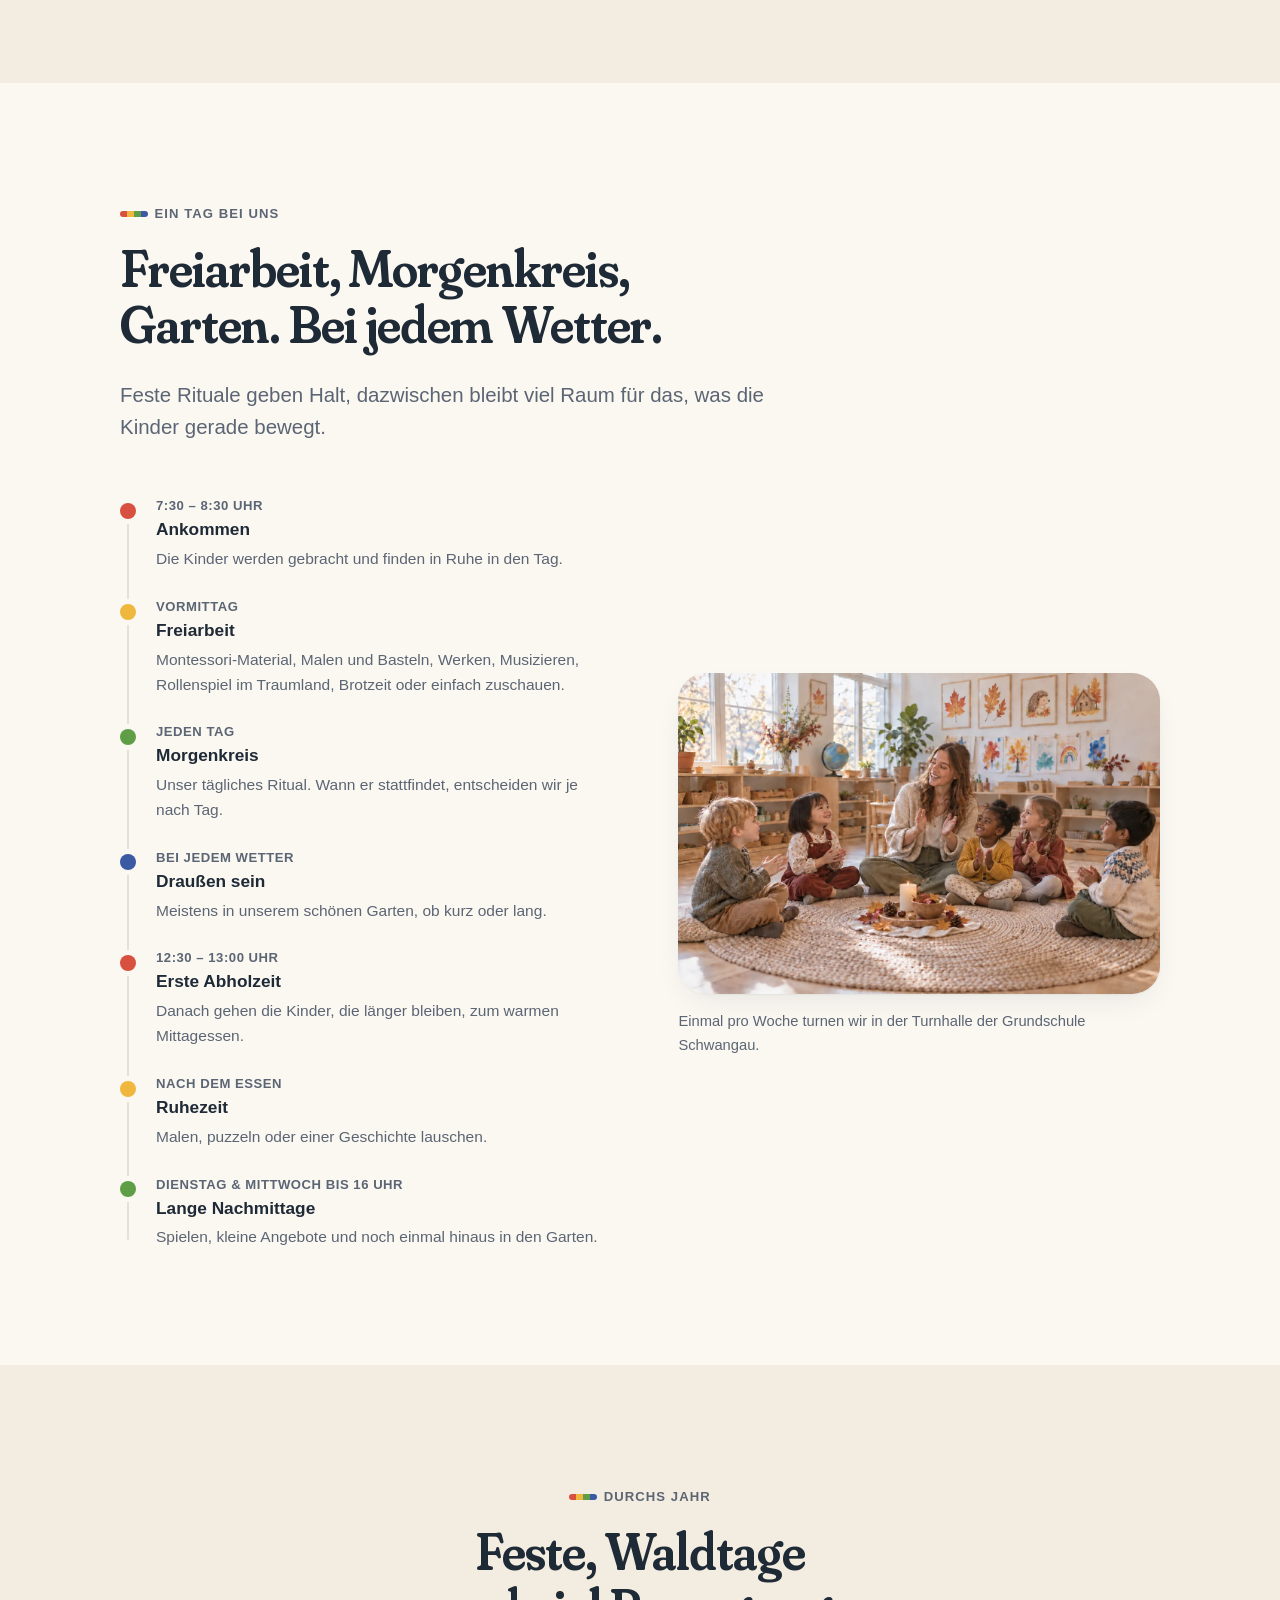
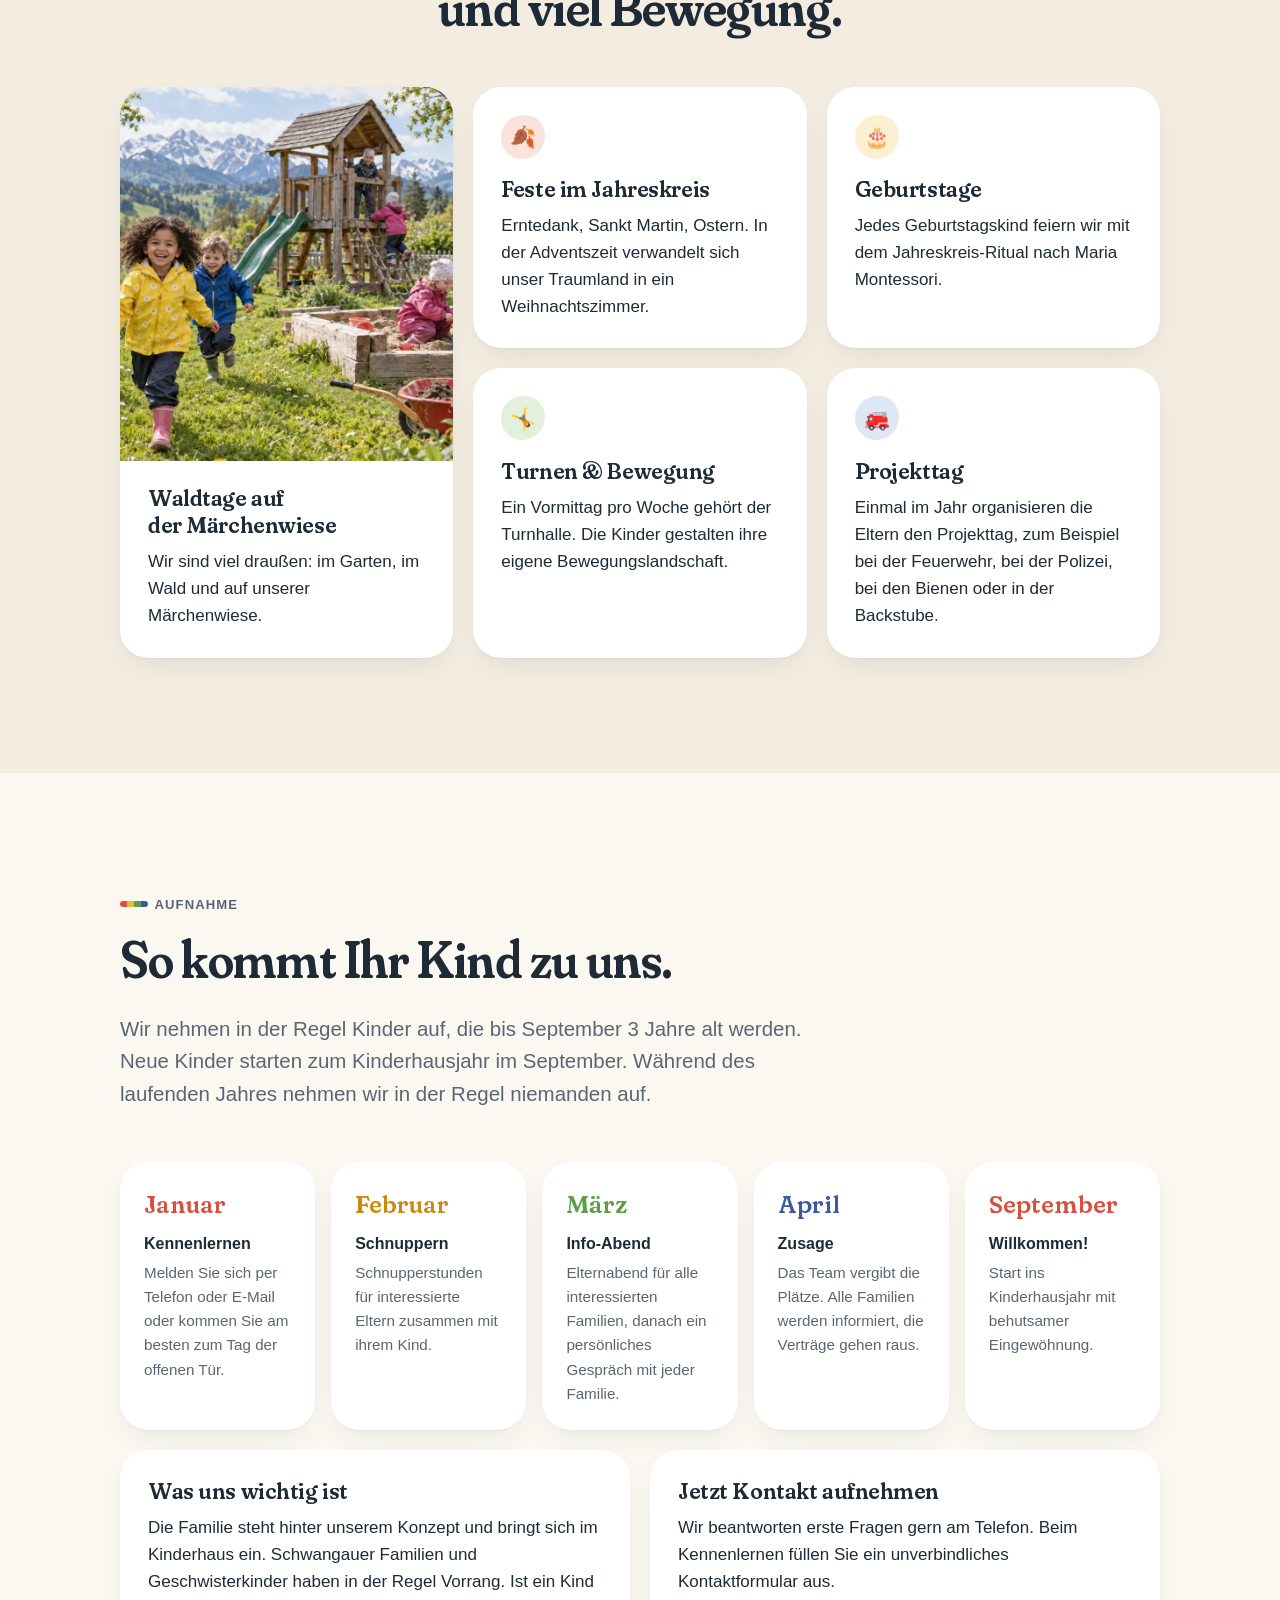
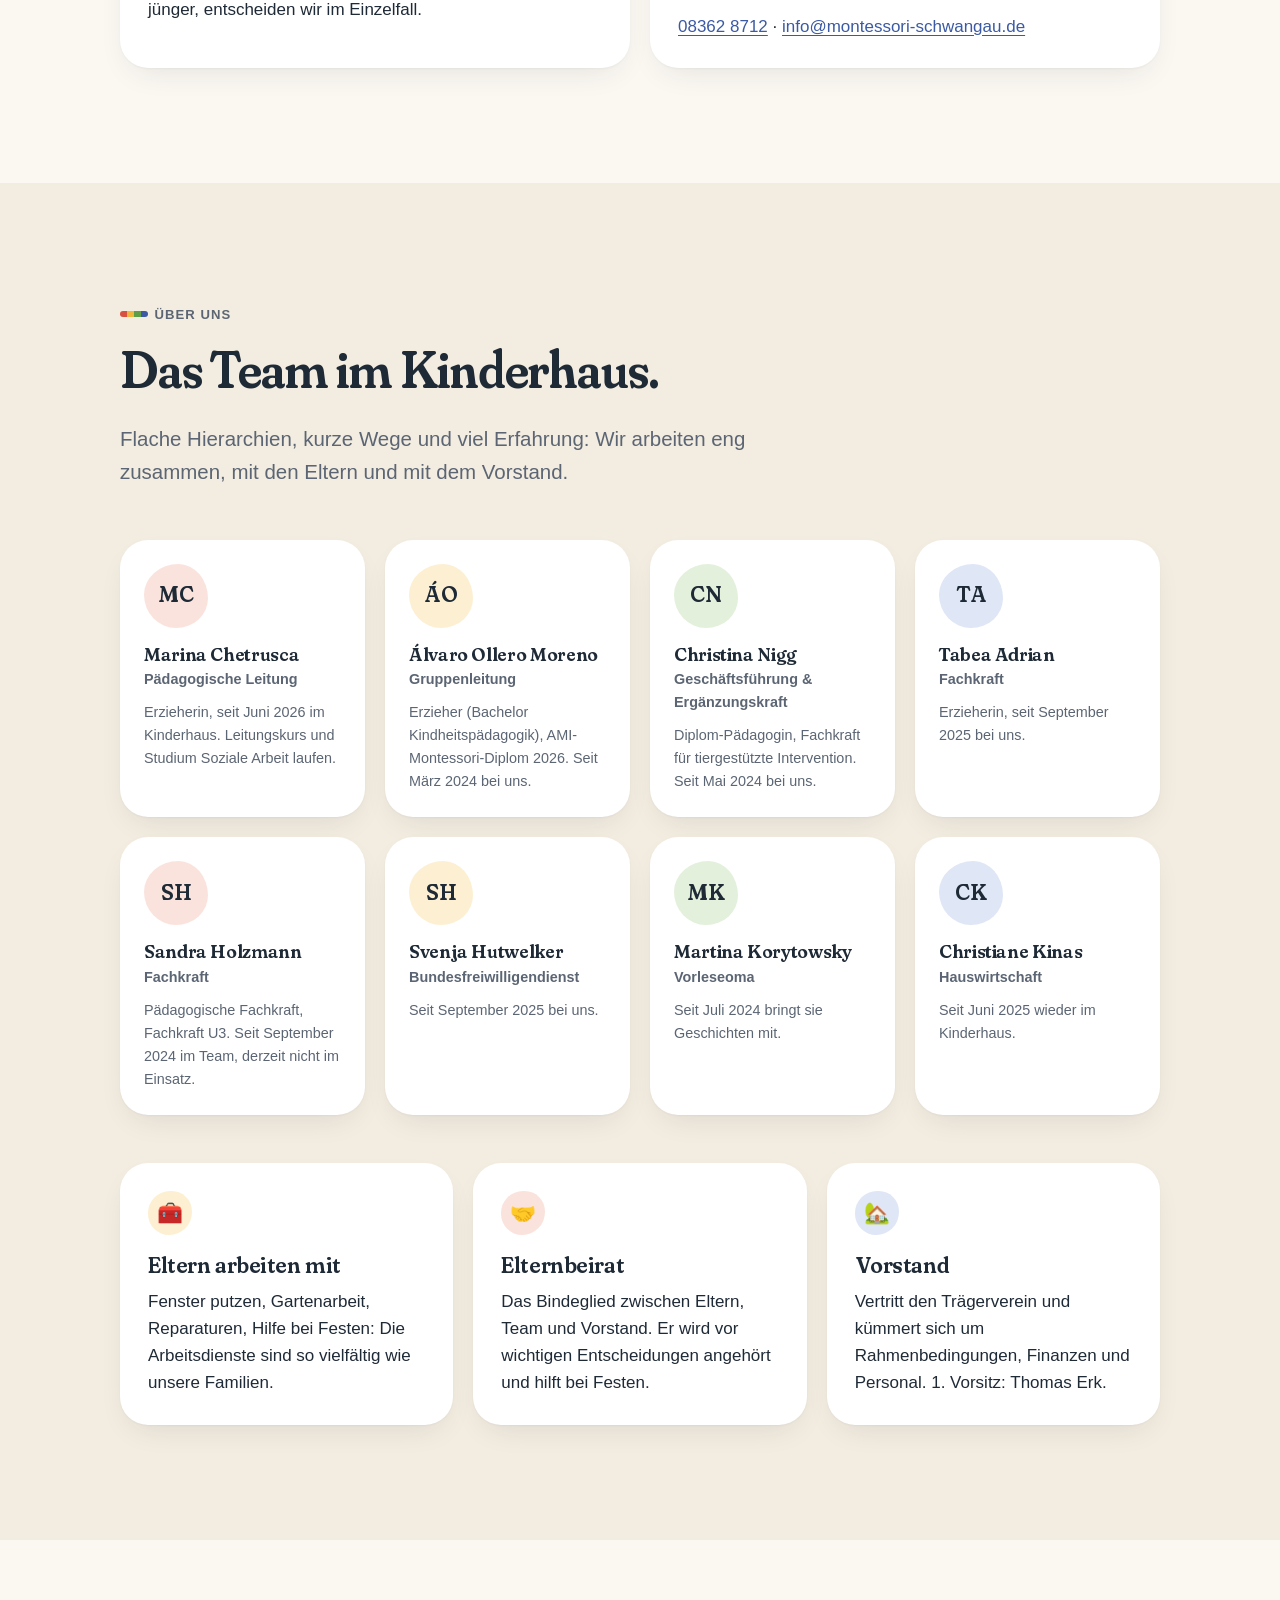
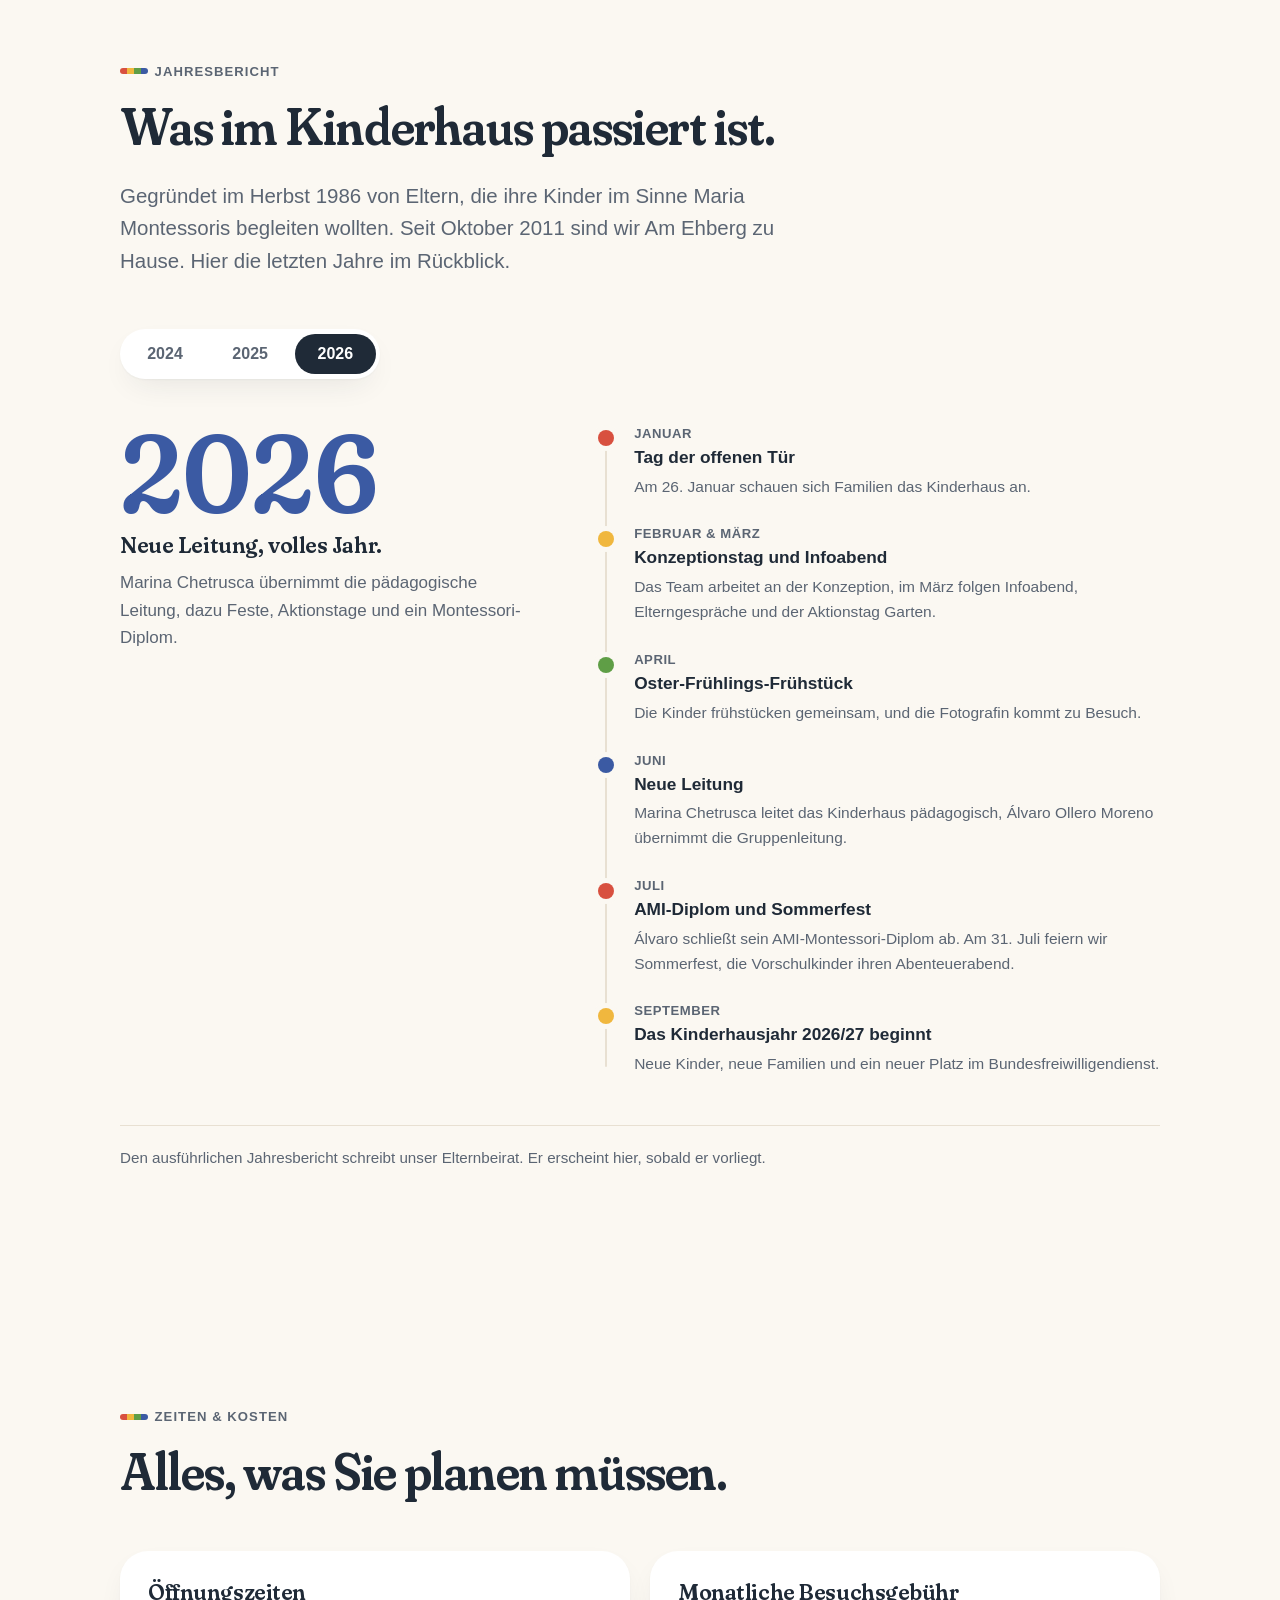
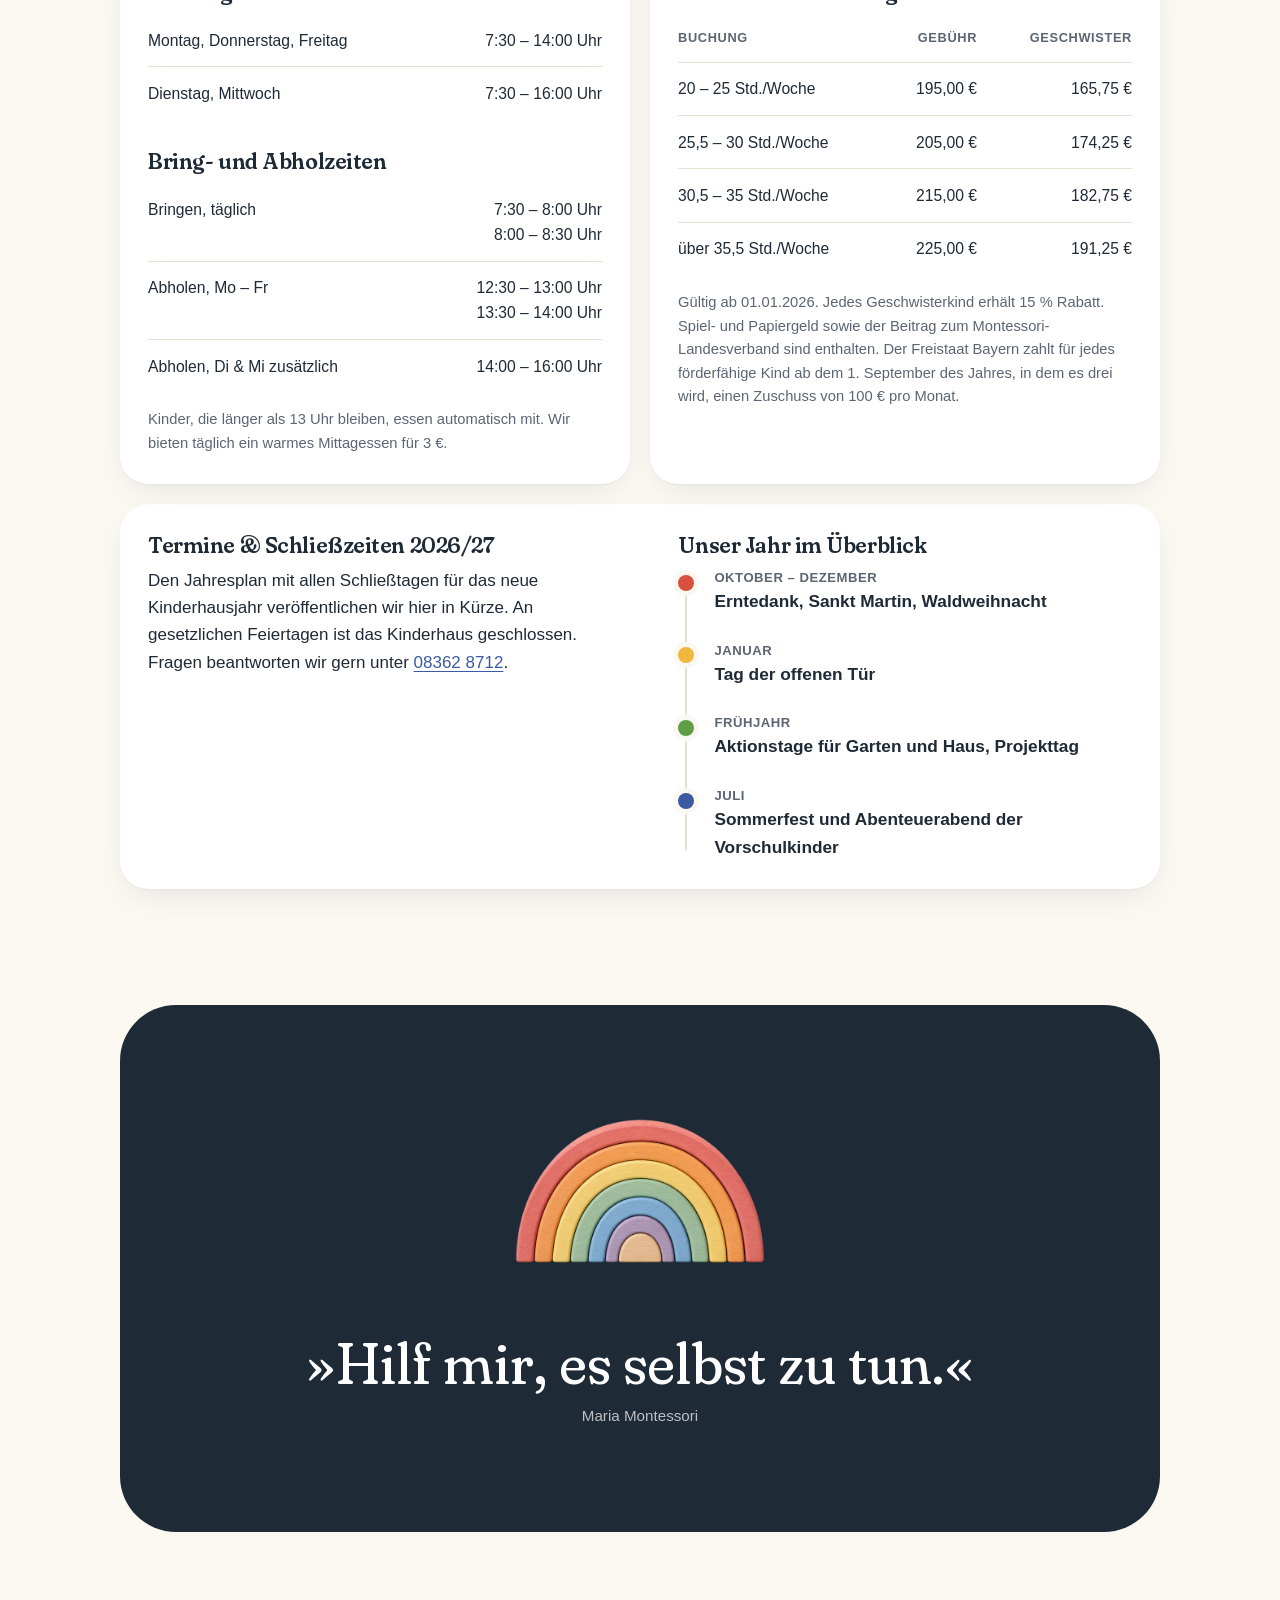
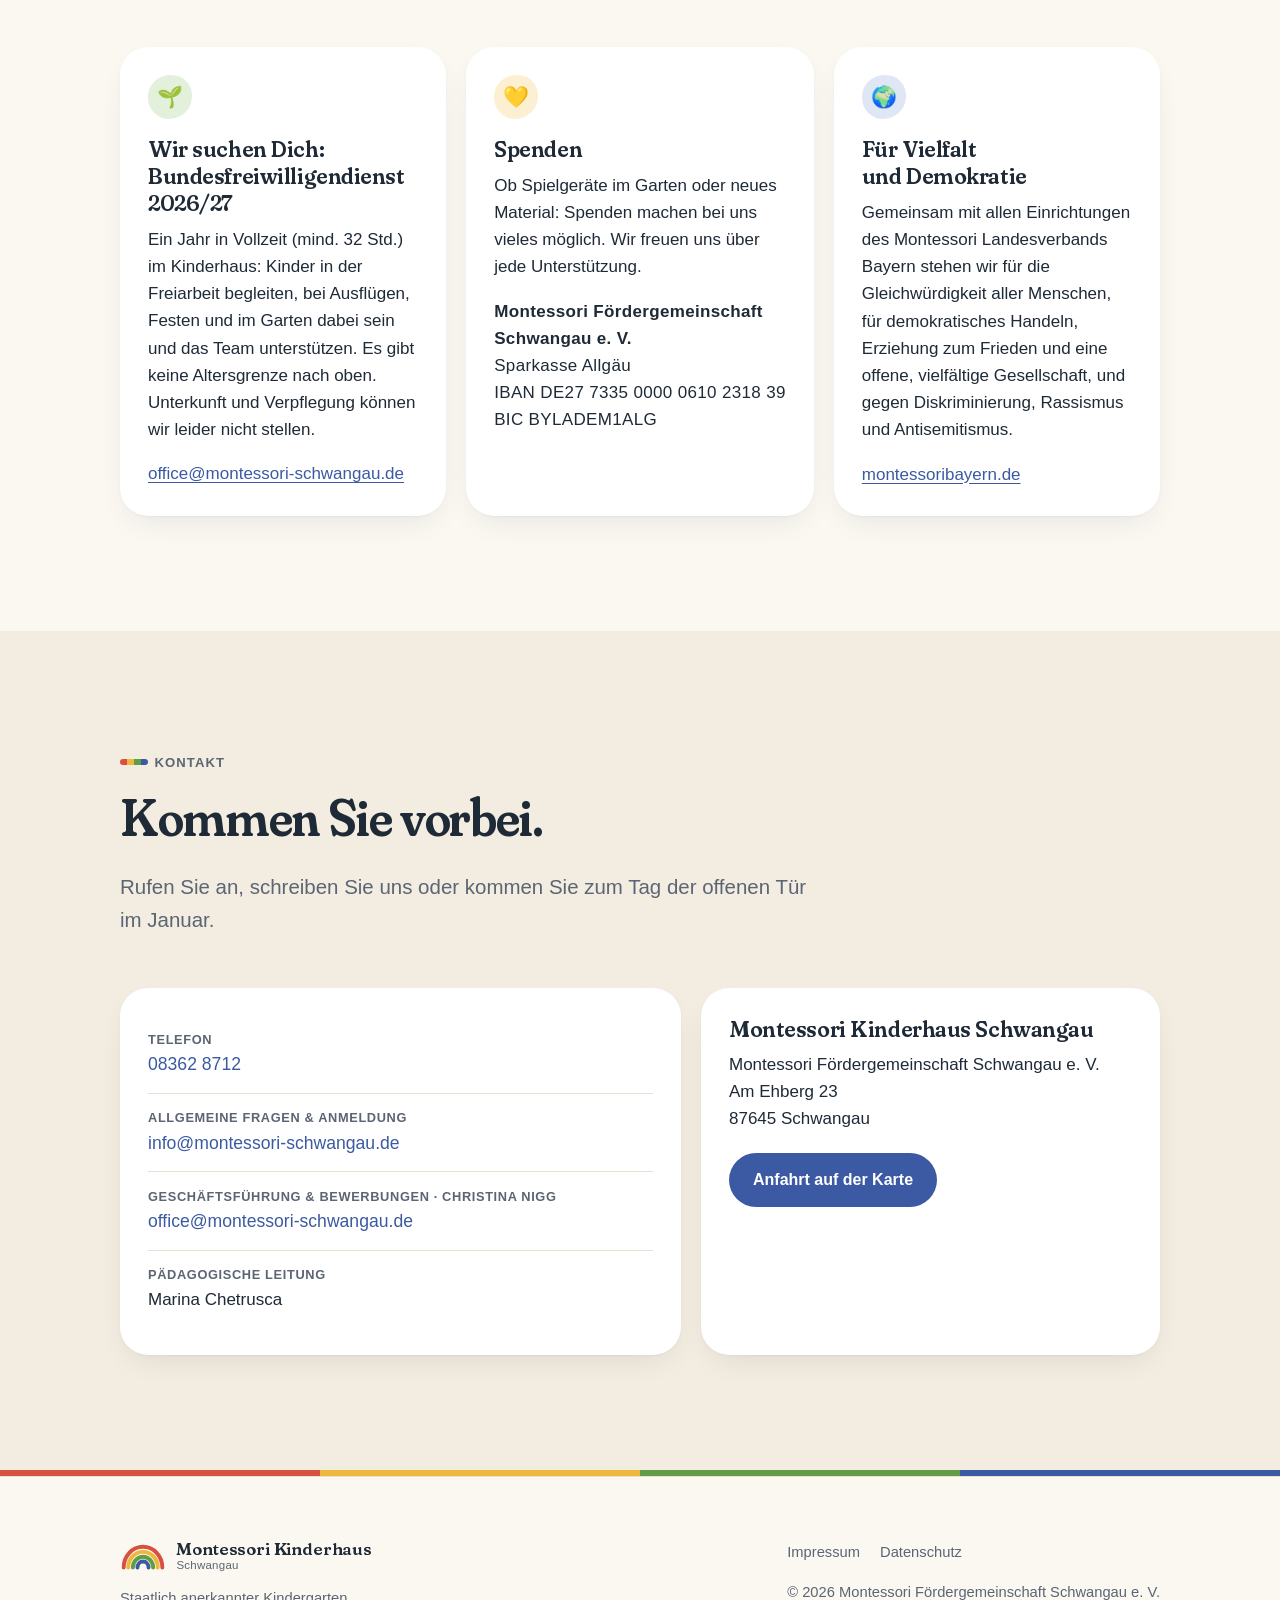
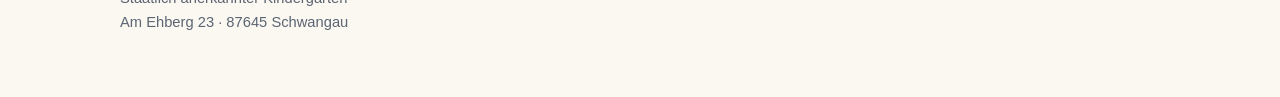
==== commit 7f44d52a: "Jahresbericht mit Tabs 2024 bis 2026 Neue Sektion nach dem Team: Gründung 1986 und Umzug 2011 als Ei" ====
--- a/docs/index.html
+++ b/docs/index.html
@@ -11,7 +11,7 @@
 <meta name="theme-color" content="#fbf8f2">
 <link rel="icon" href="assets/favicon.svg" type="image/svg+xml">
 <link rel="preload" href="assets/fonts/fraunces.woff2" as="font" type="font/woff2" crossorigin>
-<link rel="stylesheet" href="assets/style.css?v=e7a60028">
+<link rel="stylesheet" href="assets/style.css?v=20bbf7f5">
 </head>
 <body>
 
@@ -38,6 +38,7 @@
       <li><a href="#alltag">Alltag</a></li>
       <li><a href="#aufnahme">Aufnahme</a></li>
       <li><a href="#team">Team</a></li>
+      <li><a href="#jahresbericht">Jahresbericht</a></li>
       <li><a href="#zeiten">Zeiten &amp; Kosten</a></li>
       <li><a href="#kontakt">Kontakt</a></li>
     </ul>
@@ -228,6 +229,71 @@
     </div>
   </section>
 
+  <!-- Jahresbericht -->
+  <section id="jahresbericht">
+    <div class="wrap">
+      <div class="section-head reveal">
+        <span class="eyebrow">Jahresbericht</span>
+        <h2>Was im Kinderhaus passiert ist.</h2>
+        <p class="lead">Gegründet im Herbst 1986 von Eltern, die ihre Kinder im Sinne Maria Montessoris begleiten wollten. Seit Oktober 2011 sind wir Am Ehberg zu Hause. Hier die letzten Jahre im Rückblick.</p>
+      </div>
+      <div class="report reveal">
+        <div class="tabs" role="tablist" aria-label="Jahr wählen">
+          <button class="tab" role="tab" id="tab-2024" aria-controls="jahr-2024" aria-selected="false" tabindex="-1">2024</button>
+          <button class="tab" role="tab" id="tab-2025" aria-controls="jahr-2025" aria-selected="false" tabindex="-1">2025</button>
+          <button class="tab" role="tab" id="tab-2026" aria-controls="jahr-2026" aria-selected="true">2026</button>
+        </div>
+
+        <div class="panel" role="tabpanel" id="jahr-2024" aria-labelledby="tab-2024" tabindex="0" hidden>
+          <div class="panel-intro">
+            <p class="year">2024</p>
+            <h3>Das Team wächst.</h3>
+            <p>Vier neue Menschen kommen ins Kinderhaus, darunter unsere Vorleseoma.</p>
+          </div>
+          <ol class="timeline">
+            <li><span class="when">März</span><strong>Álvaro Ollero Moreno kommt zu uns</strong><p>Erzieher mit Bachelor in Kindheitspädagogik aus Spanien.</p></li>
+            <li><span class="when">Mai</span><strong>Christina Nigg beginnt im Kinderhaus</strong><p>Diplom-Pädagogin, heute Geschäftsführung und Ergänzungskraft.</p></li>
+            <li><span class="when">Juli</span><strong>Martina Korytowsky wird Vorleseoma</strong><p>Seitdem bringt sie regelmäßig Geschichten mit.</p></li>
+            <li><span class="when">September</span><strong>Sandra Holzmann verstärkt das Team</strong><p>Pädagogische Fachkraft mit Zusatzausbildung U3.</p></li>
+          </ol>
+        </div>
+
+        <div class="panel" role="tabpanel" id="jahr-2025" aria-labelledby="tab-2025" tabindex="0" hidden>
+          <div class="panel-intro">
+            <p class="year">2025</p>
+            <h3>Neue Gesichter, neue Abschlüsse.</h3>
+            <p>Zwei Anerkennungen im Team und drei Rückkehrer und Neuzugänge.</p>
+          </div>
+          <ol class="timeline">
+            <li><span class="when">Mai</span><strong>Anerkennung als Ergänzungskraft</strong><p>Christina Nigg kann nun auch in der Gruppe vertreten.</p></li>
+            <li><span class="when">Juni</span><strong>Christiane Kinas ist zurück</strong><p>Sie kümmert sich wieder um die Hauswirtschaft.</p></li>
+            <li><span class="when">September</span><strong>Tabea Adrian und Svenja Hutwelker kommen</strong><p>Eine Erzieherin und eine Bundesfreiwillige für das Kinderhausjahr 2025/26.</p></li>
+            <li><span class="when">1. Oktober</span><strong>Álvaro wird als Fachkraft anerkannt</strong><p>Sein spanischer Abschluss gilt jetzt auch in Bayern.</p></li>
+            <li><span class="when">Dezember</span><strong>Weihnachtsferien</strong><p>Vom 22.&nbsp;Dezember bis 5.&nbsp;Januar bleibt das Kinderhaus geschlossen.</p></li>
+          </ol>
+        </div>
+
+        <div class="panel" role="tabpanel" id="jahr-2026" aria-labelledby="tab-2026" tabindex="0">
+          <div class="panel-intro">
+            <p class="year">2026</p>
+            <h3>Neue Leitung, volles Jahr.</h3>
+            <p>Marina Chetrusca übernimmt die pädagogische Leitung, dazu Feste, Aktionstage und ein Montessori-Diplom.</p>
+          </div>
+          <ol class="timeline">
+            <li><span class="when">Januar</span><strong>Tag der offenen Tür</strong><p>Am 26.&nbsp;Januar schauen sich Familien das Kinderhaus an.</p></li>
+            <li><span class="when">Februar &amp; März</span><strong>Konzeptionstag und Infoabend</strong><p>Das Team arbeitet an der Konzeption, im März folgen Infoabend, Elterngespräche und der Aktionstag Garten.</p></li>
+            <li><span class="when">April</span><strong>Oster-Frühlings-Frühstück</strong><p>Die Kinder frühstücken gemeinsam, und die Fotografin kommt zu Besuch.</p></li>
+            <li><span class="when">Juni</span><strong>Neue Leitung</strong><p>Marina Chetrusca leitet das Kinderhaus pädagogisch, Álvaro Ollero Moreno übernimmt die Gruppenleitung.</p></li>
+            <li><span class="when">Juli</span><strong>AMI-Diplom und Sommerfest</strong><p>Álvaro schließt sein AMI-Montessori-Diplom ab. Am 31.&nbsp;Juli feiern wir Sommerfest, die Vorschulkinder ihren Abenteuerabend.</p></li>
+            <li><span class="when">September</span><strong>Das Kinderhausjahr 2026/27 beginnt</strong><p>Neue Kinder, neue Familien und ein neuer Platz im Bundesfreiwilligendienst.</p></li>
+          </ol>
+        </div>
+
+        <p class="report-note">Den ausführlichen Jahresbericht schreibt unser Elternbeirat. Er erscheint hier, sobald er vorliegt.</p>
+      </div>
+    </div>
+  </section>
+
   <!-- Zeiten & Kosten -->
   <section id="zeiten">
     <div class="wrap">
@@ -376,6 +442,22 @@
     if (e.isIntersecting) { e.target.classList.add('in'); io.unobserve(e.target); }
   }), { rootMargin: '0px 0px -8% 0px' });
   document.querySelectorAll('.reveal').forEach(el => io.observe(el));
+
+  const tabs = [...document.querySelectorAll('.tab')];
+  const show = t => tabs.forEach(x => {
+    const on = x === t;
+    x.setAttribute('aria-selected', on); x.tabIndex = on ? 0 : -1;
+    document.getElementById(x.getAttribute('aria-controls')).hidden = !on;
+  });
+  tabs.forEach((t, i) => {
+    t.addEventListener('click', () => show(t));
+    t.addEventListener('keydown', e => {
+      const d = { ArrowRight: 1, ArrowLeft: -1 }[e.key];
+      if (!d) return;
+      const n = tabs[(i + d + tabs.length) % tabs.length];
+      show(n); n.focus();
+    });
+  });
 </script>
 </body>
 </html>
--- a/docs/assets/style.css
+++ b/docs/assets/style.css
@@ -86,8 +86,8 @@
 .brand svg { width: 46px; height: 28px; flex: none; }
 .brand span { font-family: var(--display); font-weight: 600; font-size: 1.05rem; line-height: 1.05; letter-spacing: -.01em; }
 .brand small { display: block; font-family: var(--text); font-weight: 500; font-size: .72rem; color: var(--muted); letter-spacing: .02em; }
-.nav ul { display: flex; gap: 1.6rem; list-style: none; margin: 0; padding: 0; }
-.nav ul a { color: var(--ink); text-decoration: none; font-size: .9rem; opacity: .82; }
+.nav ul { display: flex; gap: clamp(1rem, 1.6vw, 1.6rem); list-style: none; margin: 0; padding: 0; }
+.nav ul a { color: var(--ink); text-decoration: none; font-size: .9rem; opacity: .82; white-space: nowrap; }
 .nav ul a:hover { opacity: 1; }
 .nav .cta-small {
   background: var(--ink); color: #fff; text-decoration: none; font-size: .85rem; font-weight: 600;
@@ -96,7 +96,7 @@
 .menu-btn { display: none; background: none; border: 0; padding: 8px; margin-right: -8px; color: var(--ink); cursor: pointer; }
 .menu-btn svg { width: 24px; height: 24px; }
 
-@media (max-width: 960px) {
+@media (max-width: 1140px) {
   .nav ul, .nav .cta-small { display: none; }
   .menu-btn { display: block; }
   .nav.open ul {
@@ -293,3 +293,21 @@
   html { scroll-behavior: auto; }
   .reveal { opacity: 1; transform: none; transition: none; }
 }
+
+/* ---------- Jahresbericht ---------- */
+.tabs { display: inline-flex; gap: .3rem; padding: .3rem; background: var(--surface); border-radius: 999px; box-shadow: var(--shadow); margin-bottom: clamp(1.75rem, 4vw, 2.75rem); }
+.tab {
+  font: 600 1rem/1 var(--text); color: var(--muted); background: none; border: 0; cursor: pointer;
+  padding: .75rem 1.4rem; border-radius: 999px; transition: background .2s, color .2s;
+}
+.tab:hover { color: var(--ink); }
+.tab[aria-selected="true"] { background: var(--ink); color: #fff; }
+.tab:focus-visible, .panel:focus-visible { outline: 3px solid var(--blue); outline-offset: 3px; }
+.panel { display: grid; grid-template-columns: 5fr 7fr; gap: clamp(2rem, 6vw, 5rem); align-items: start; border-radius: var(--radius); }
+.panel[hidden] { display: none; }
+.panel-intro .year { font-family: var(--display); font-size: clamp(4rem, 10vw, 7rem); font-weight: 600; line-height: .9; margin: 0 0 .5rem; color: var(--blue); }
+#jahr-2024 .year { color: var(--red); }
+#jahr-2025 .year { color: var(--green); }
+.panel-intro p:last-child { color: var(--muted); }
+.report-note { margin: clamp(2rem, 4vw, 3rem) 0 0; padding-top: 1.25rem; border-top: 1px solid var(--line); color: var(--muted); font-size: .95rem; }
+@media (max-width: 860px) { .panel { grid-template-columns: 1fr; gap: 1.5rem; } }
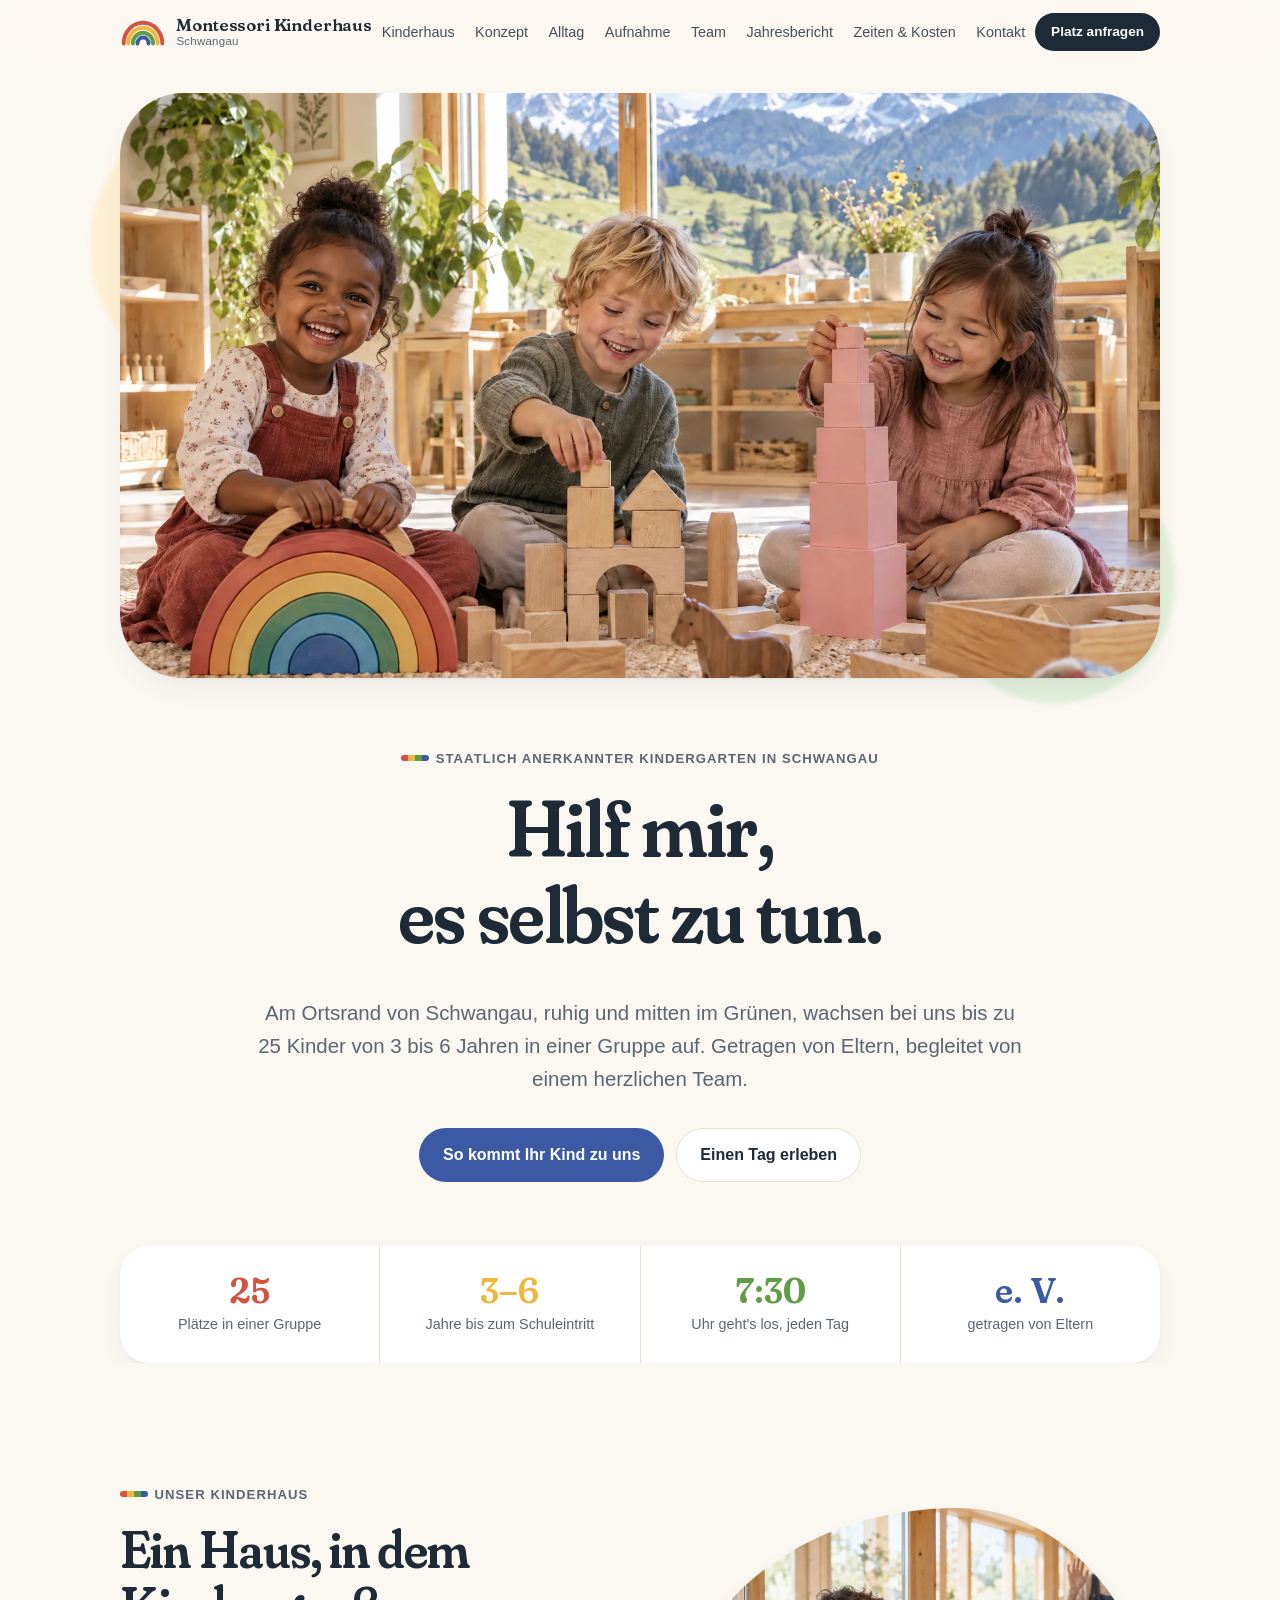
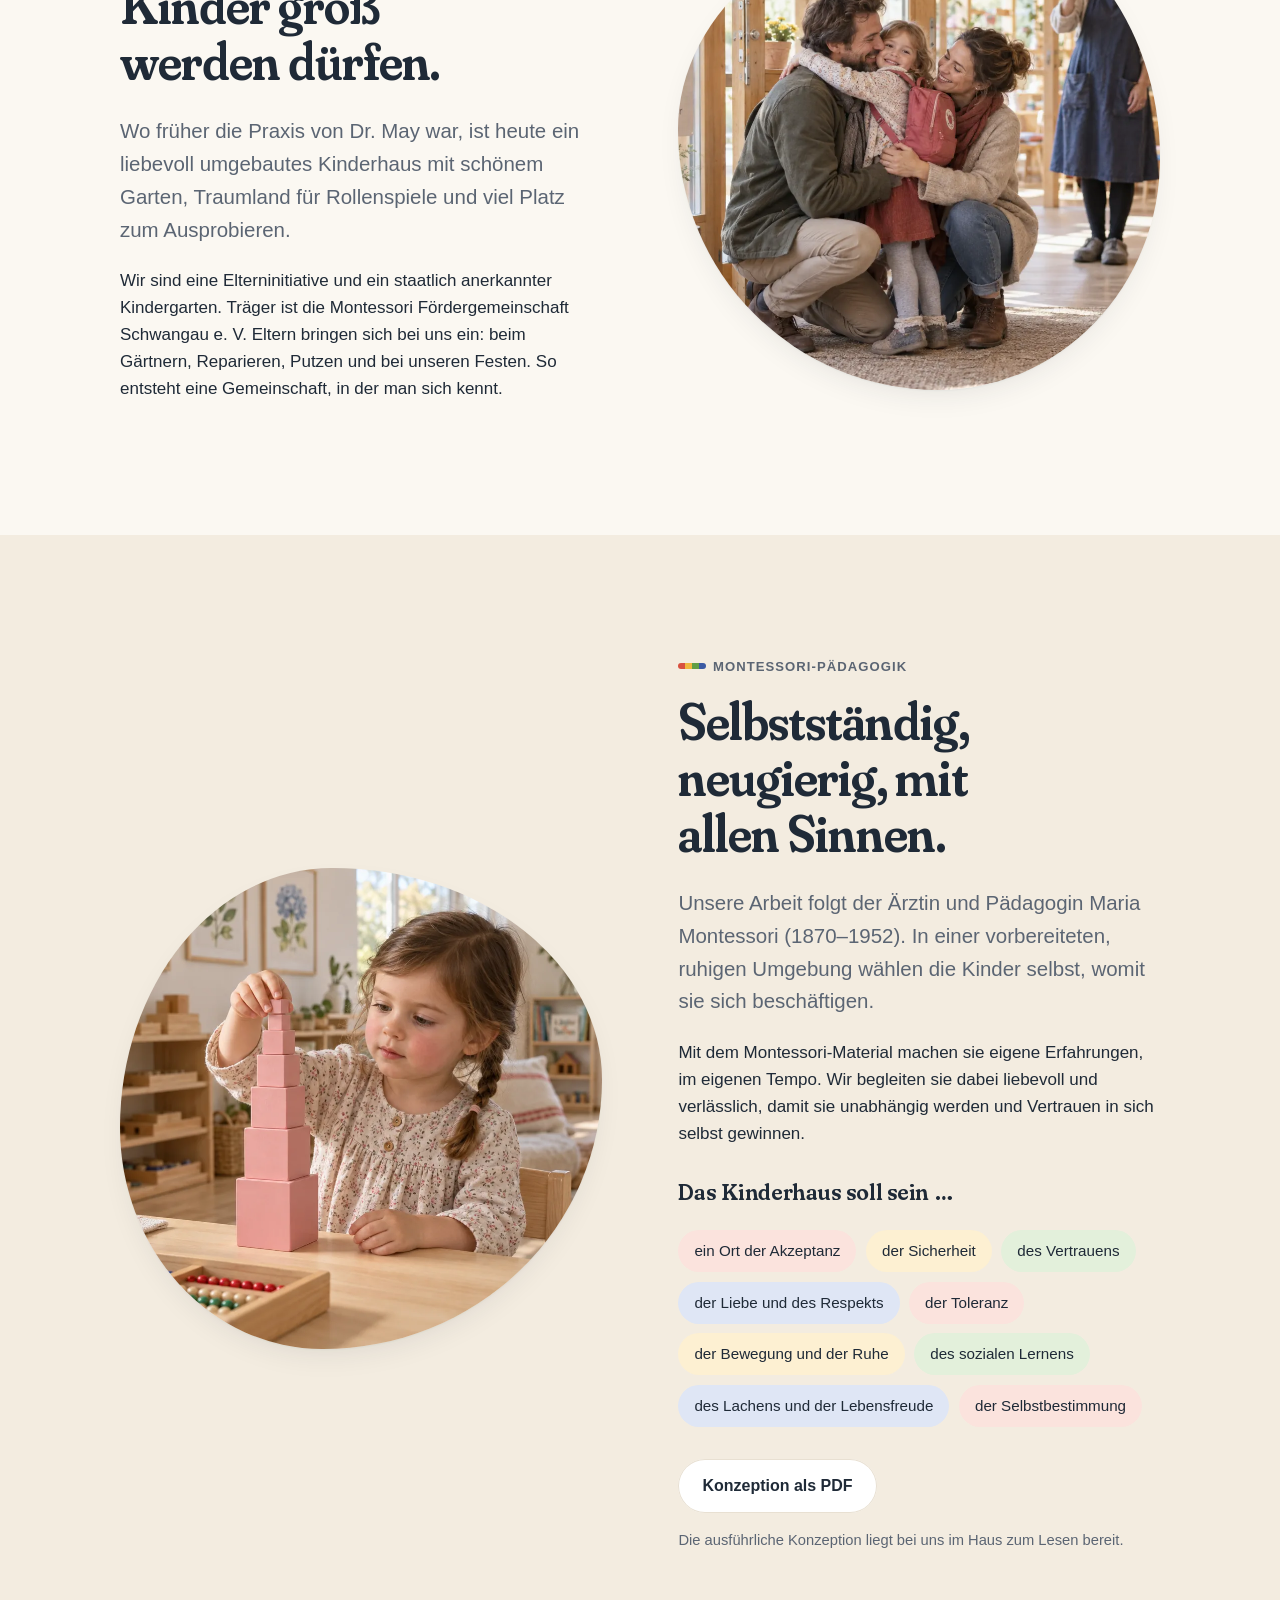
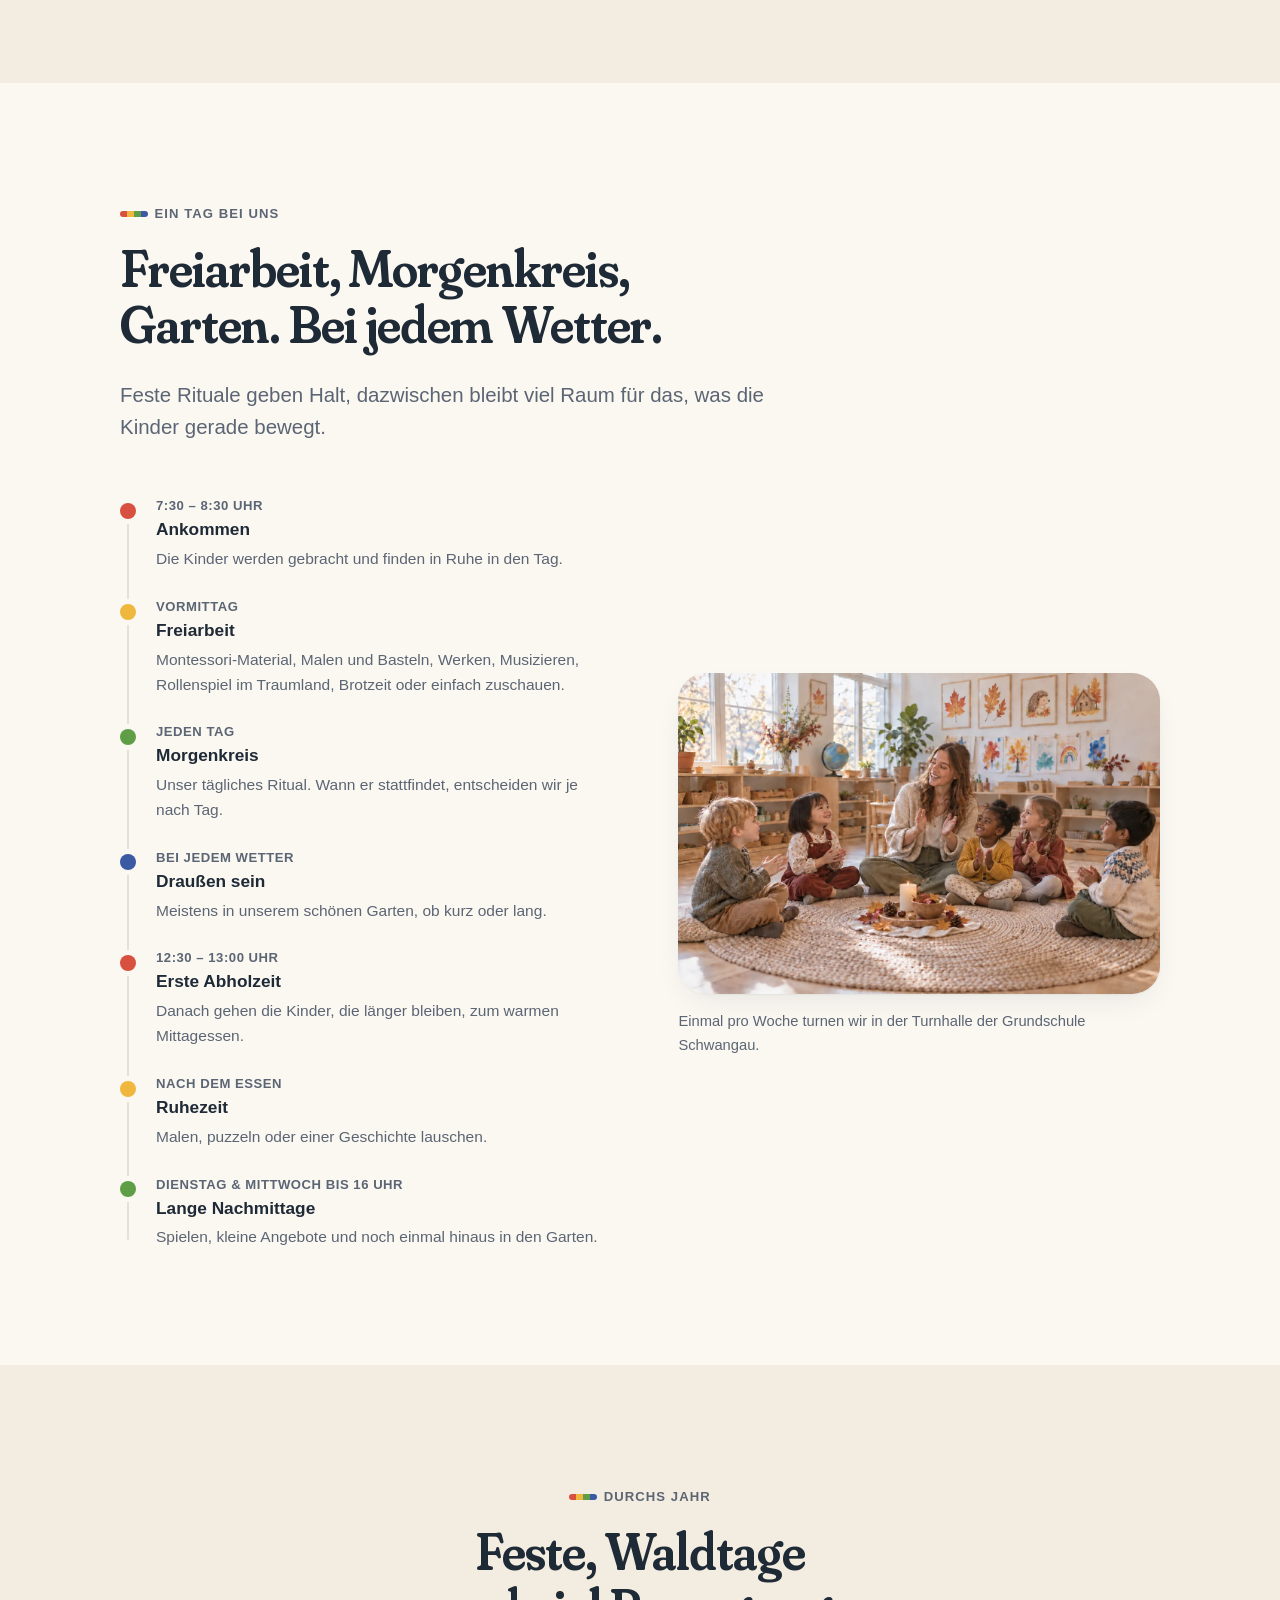
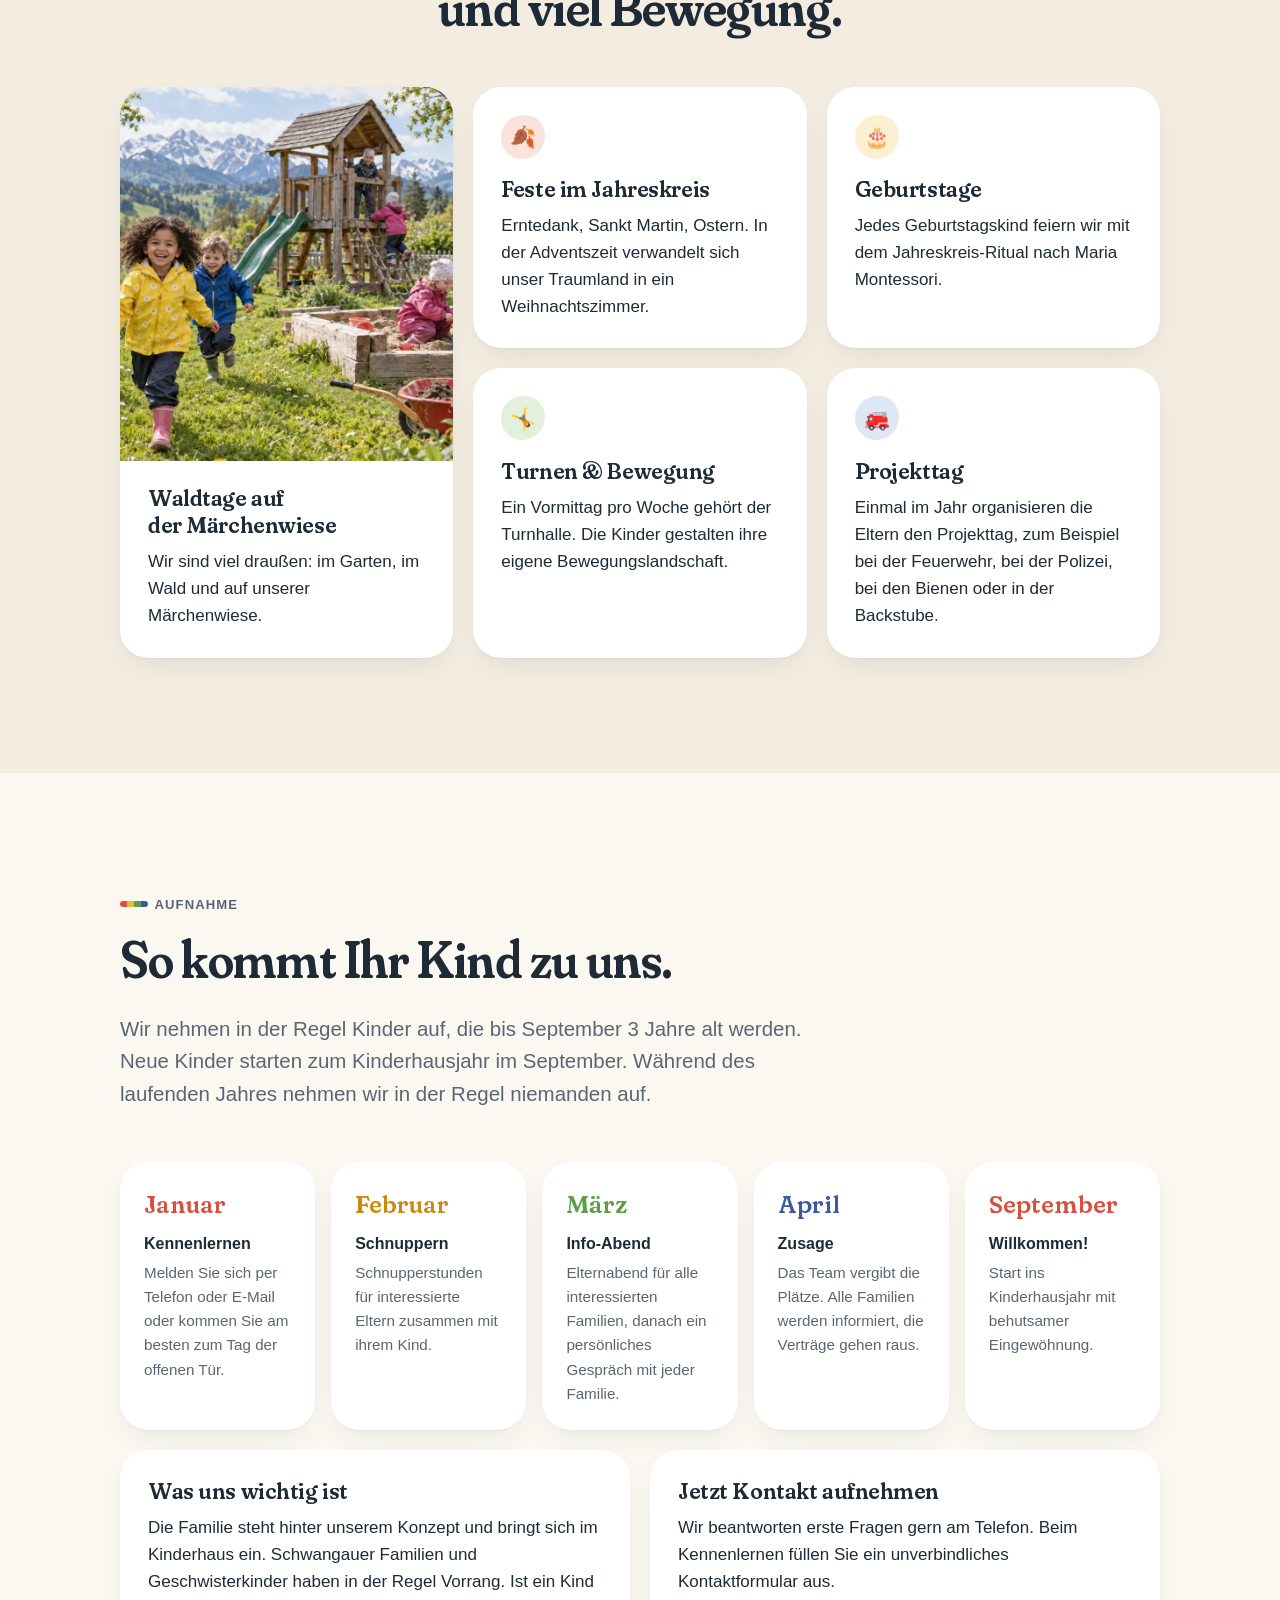
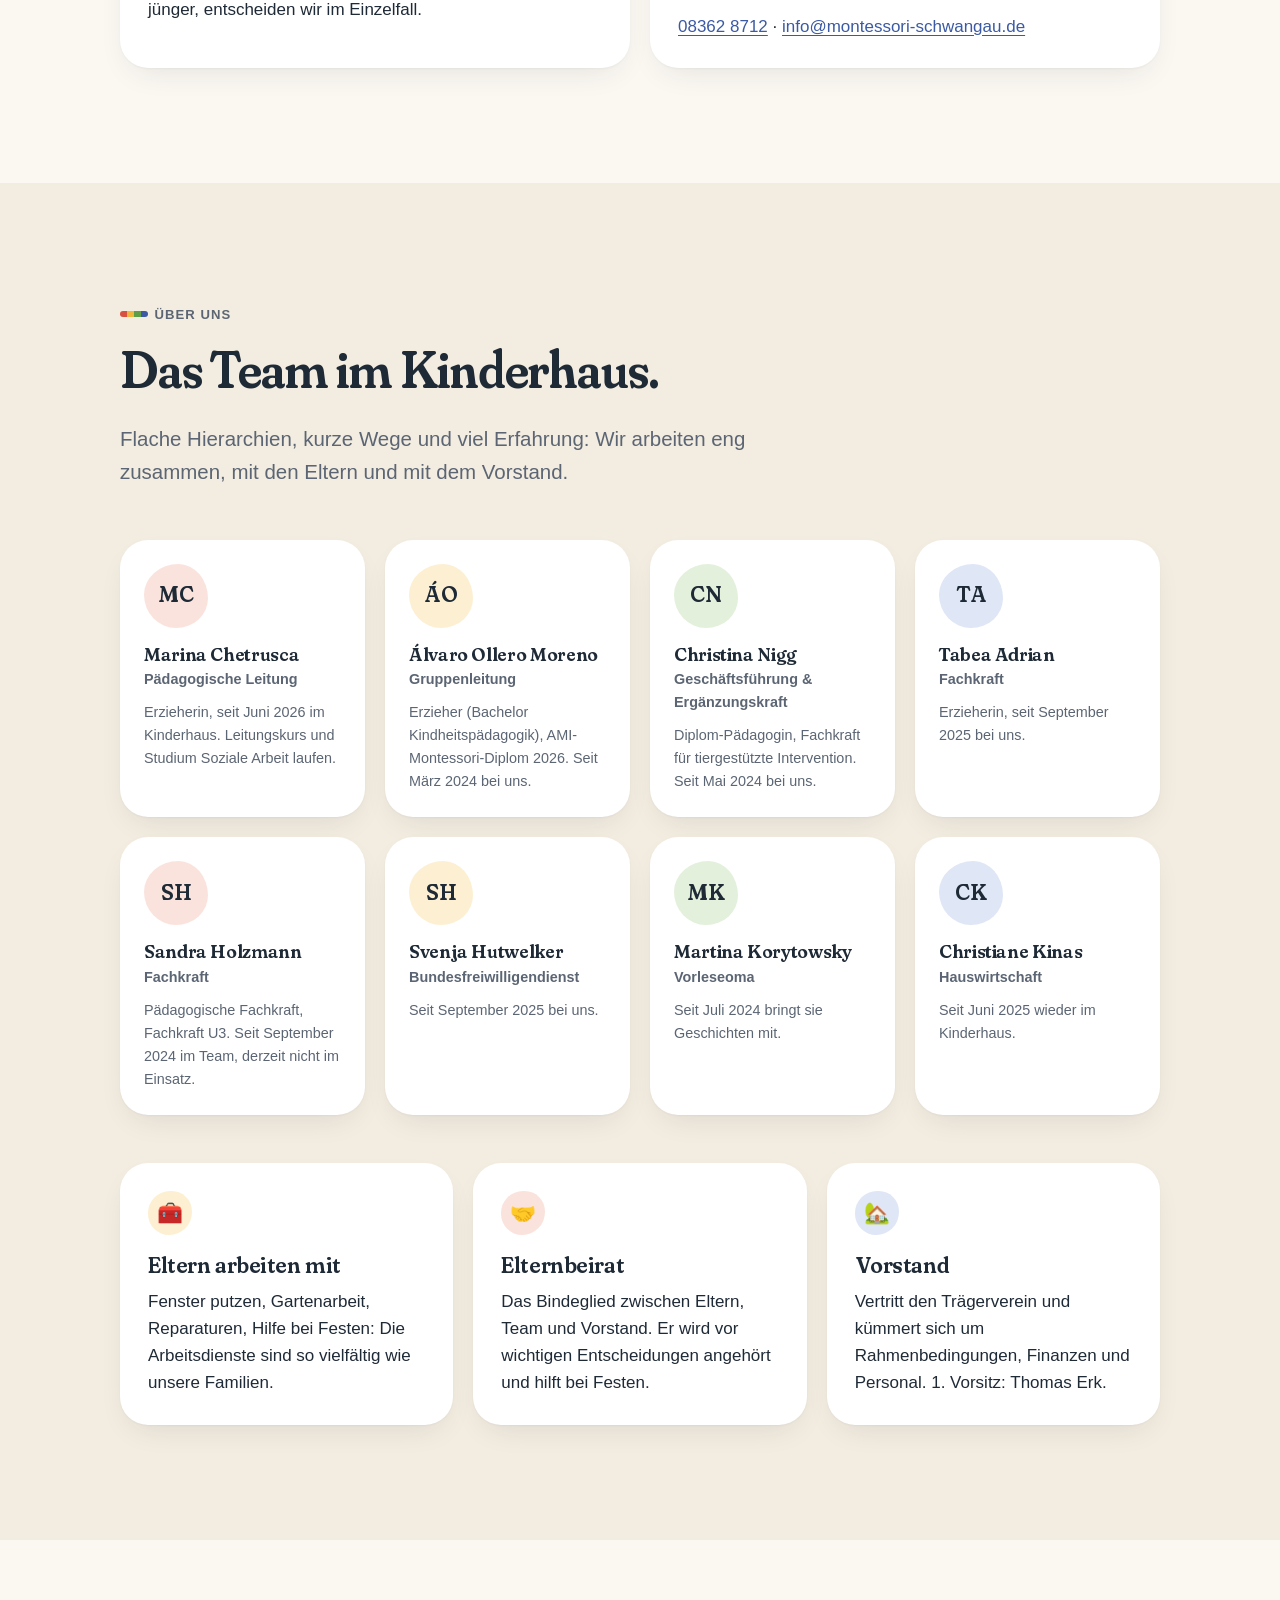
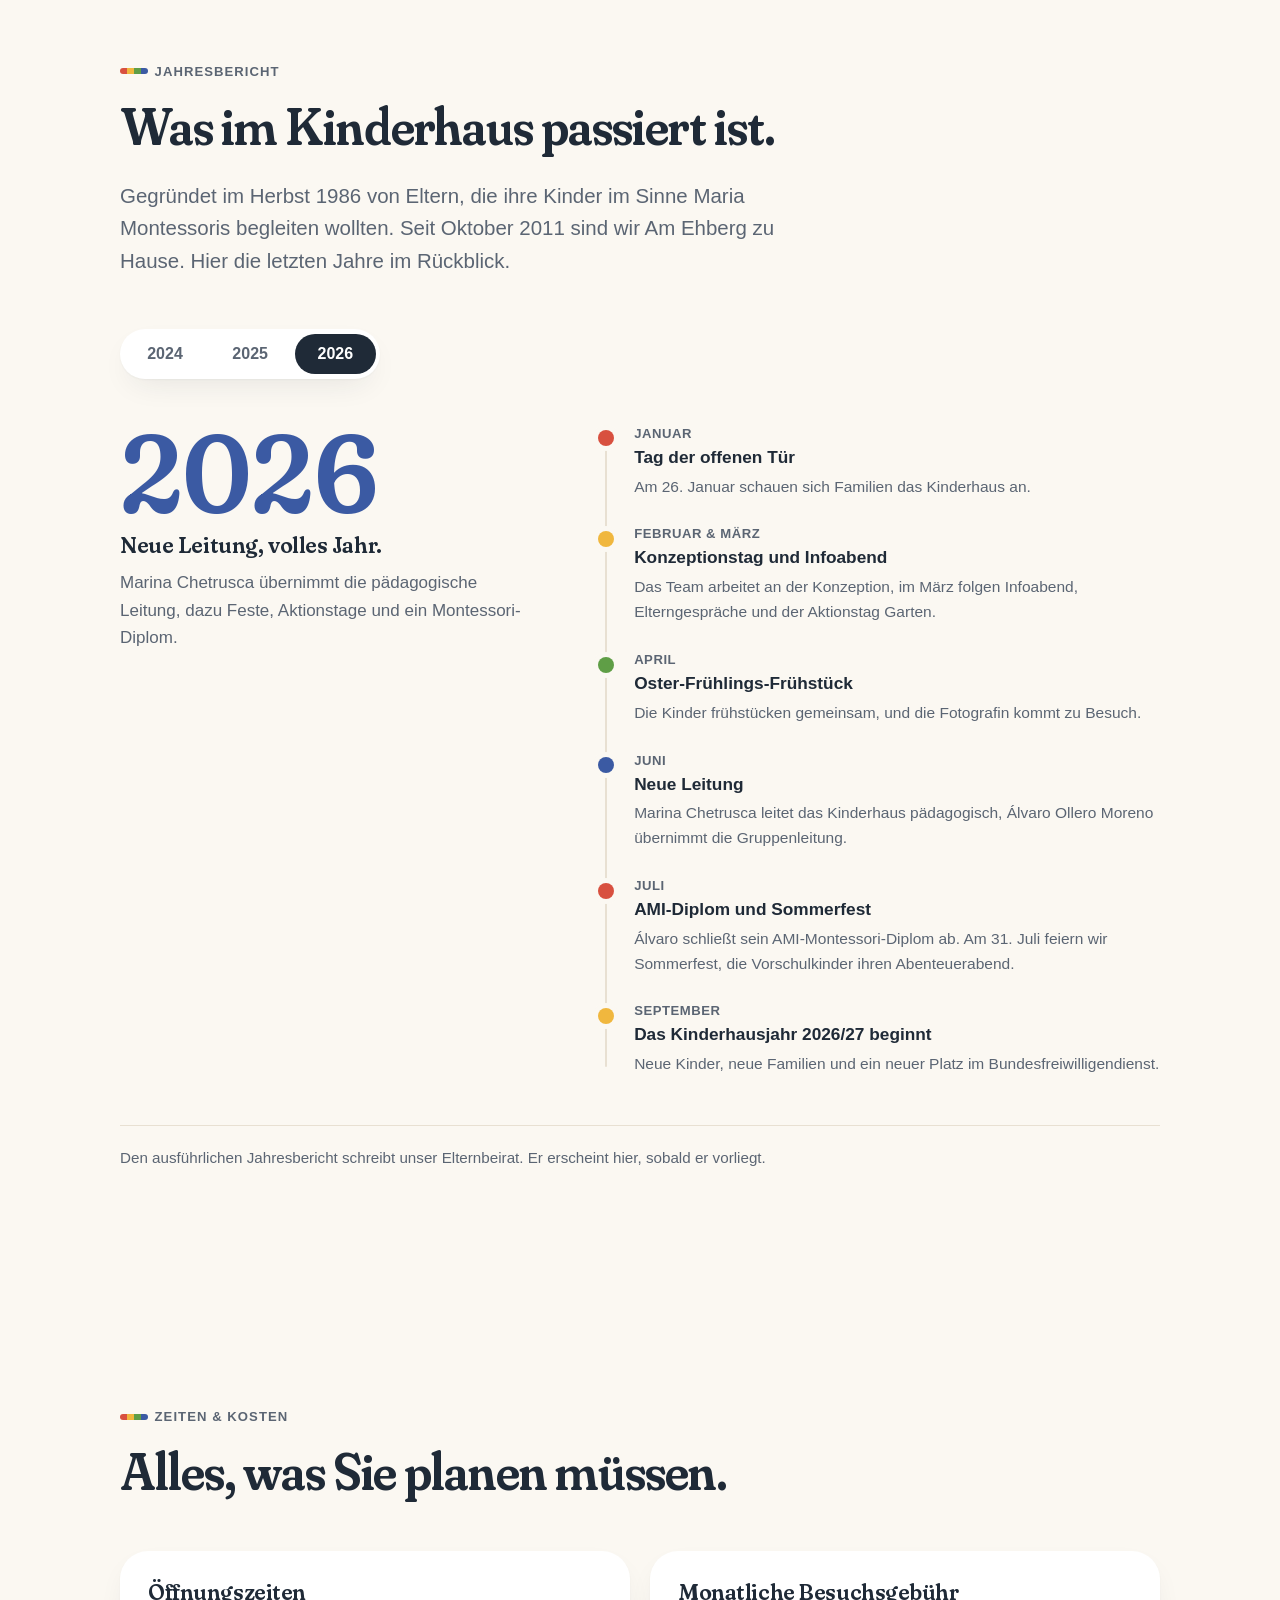
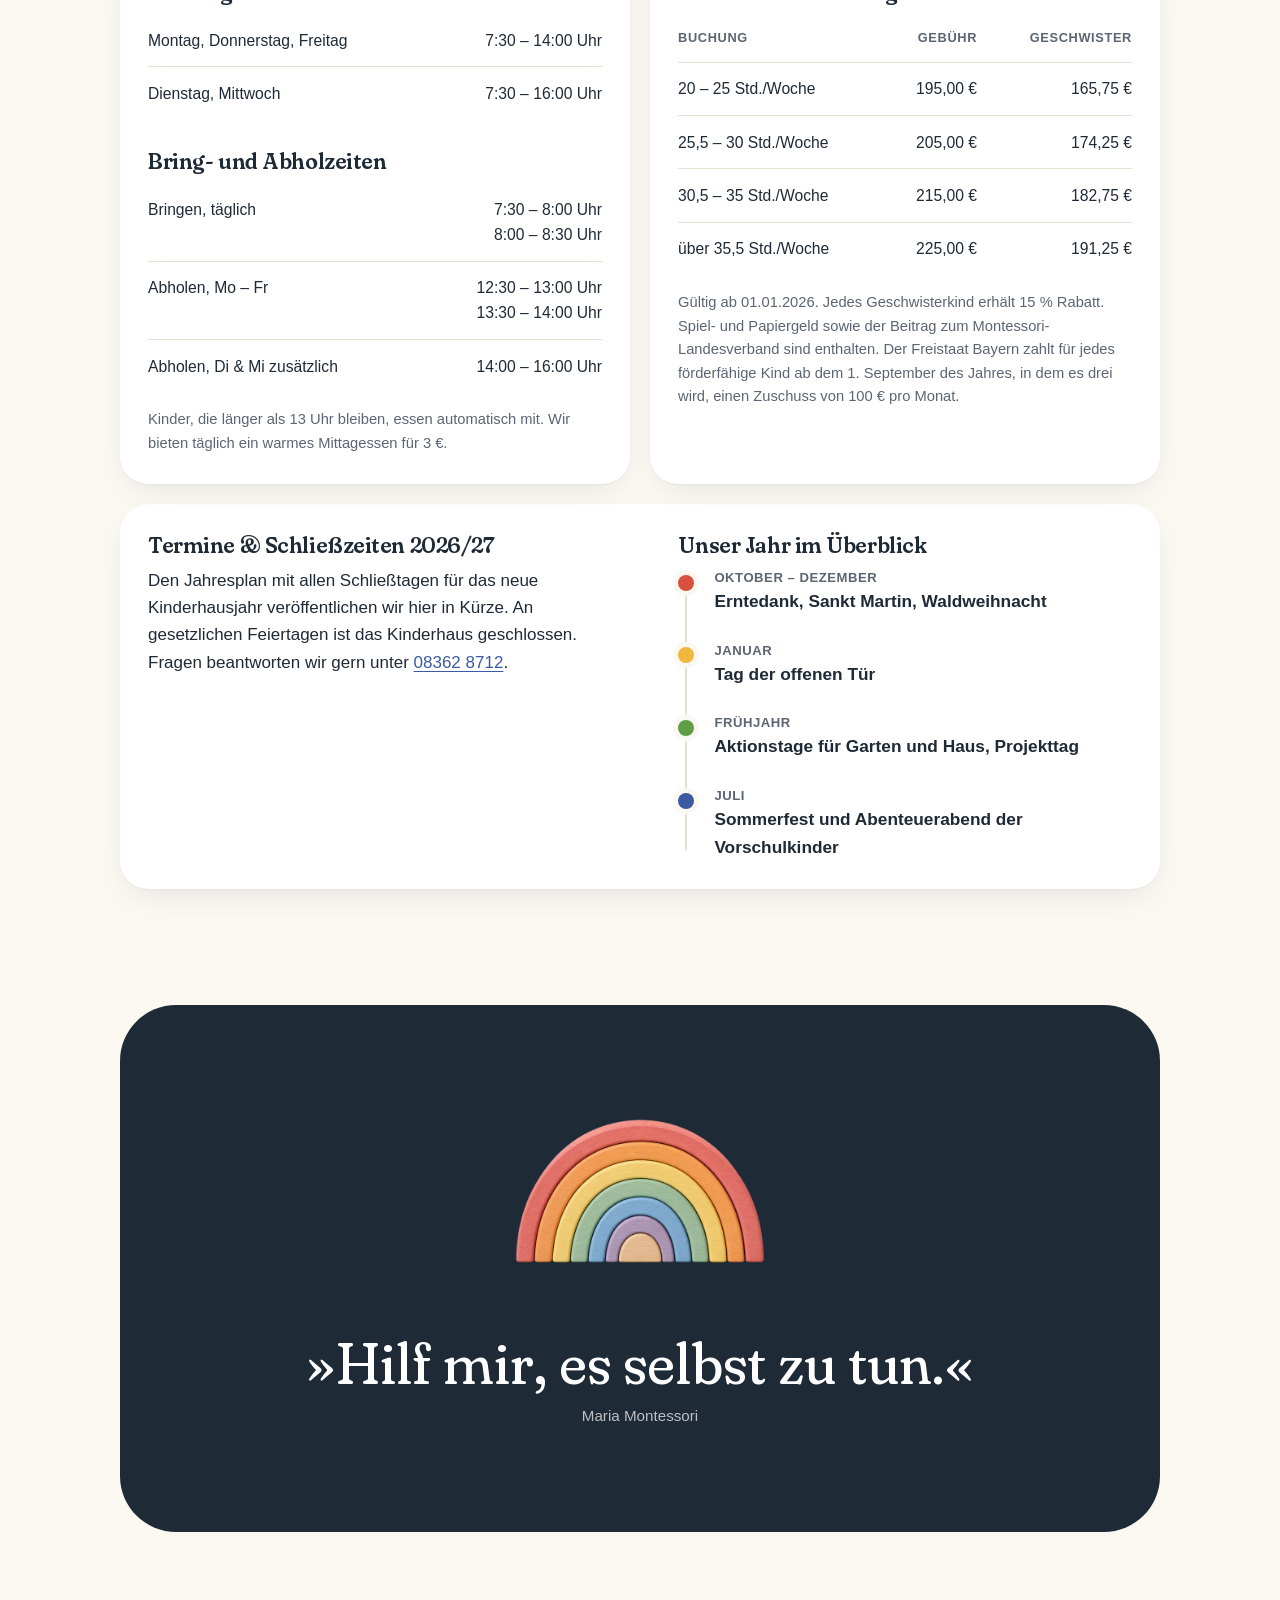
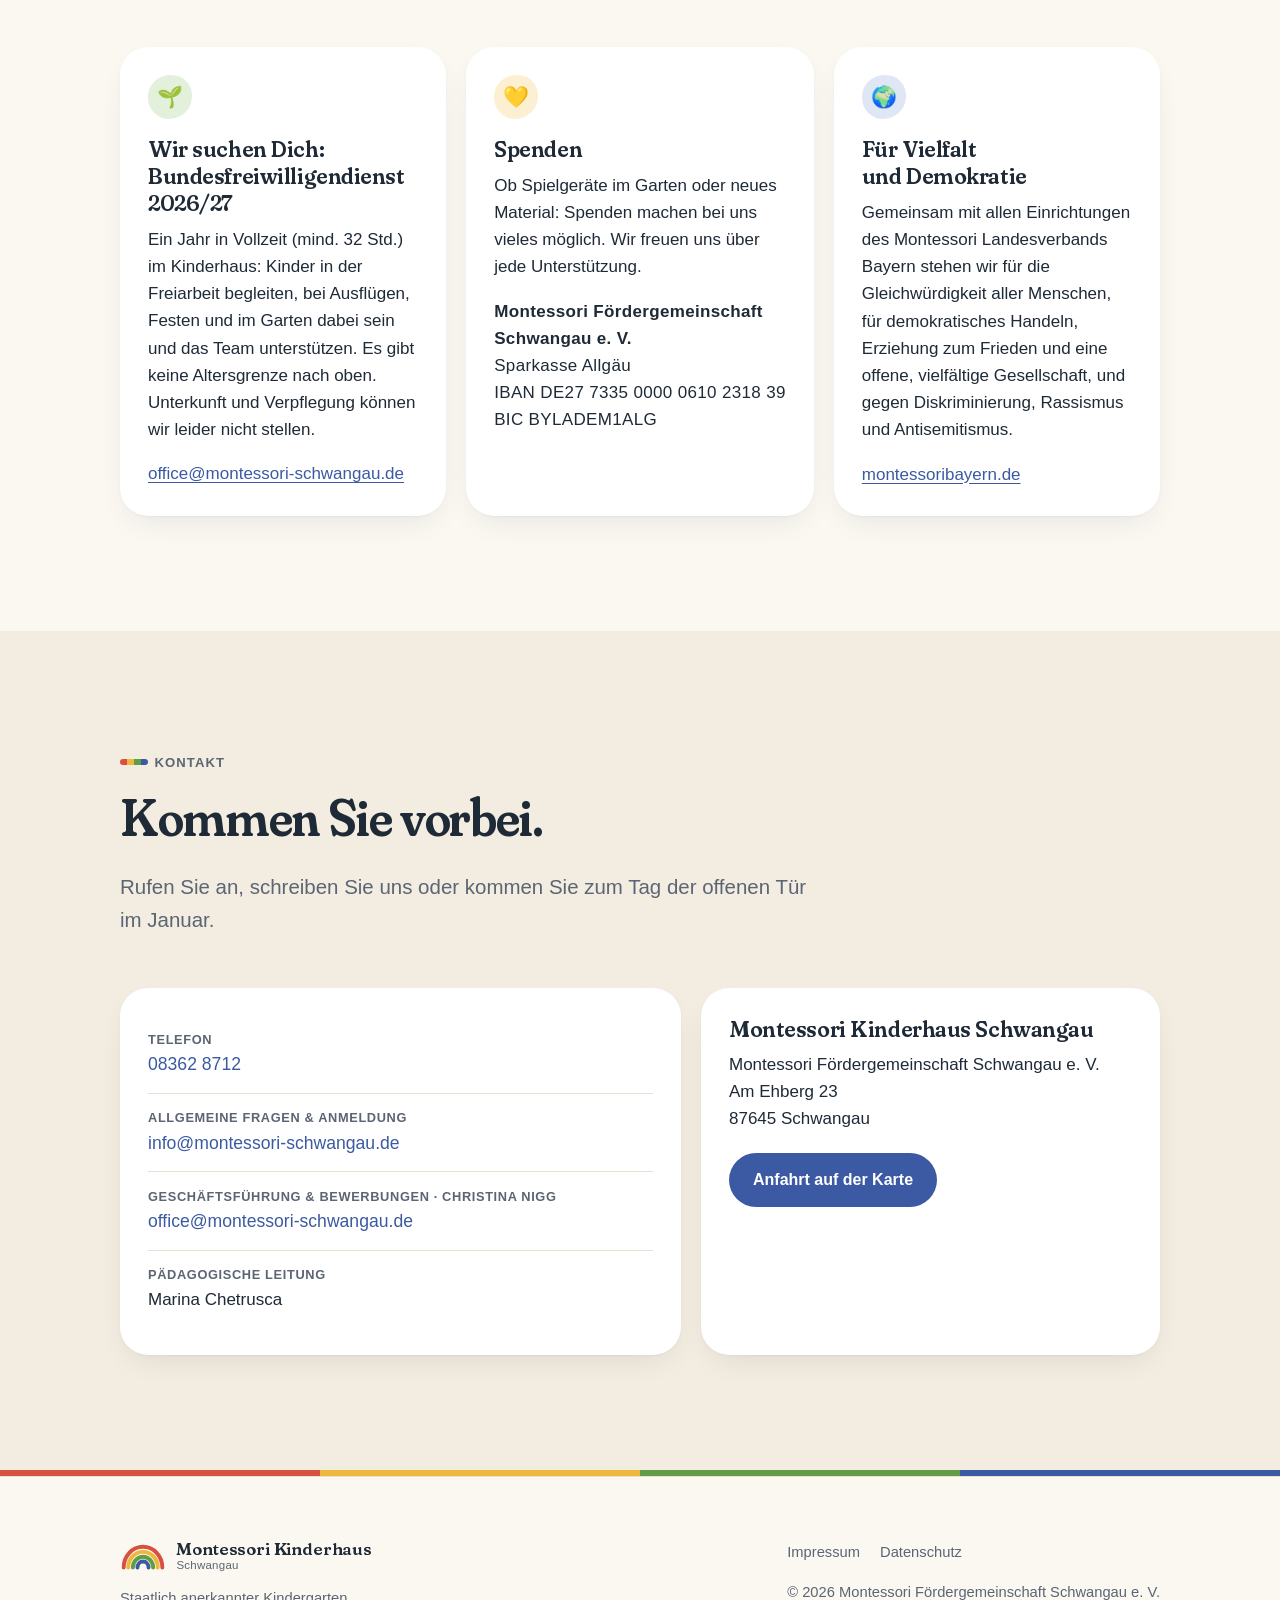
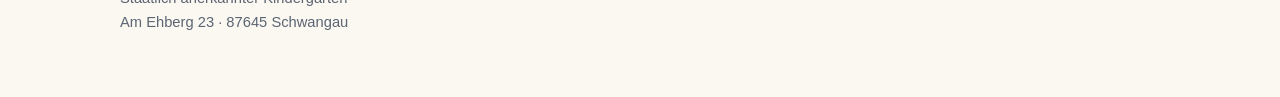
==== commit 11b43555: "Konzeption als PDF im Website-Design, altes PDF entfernt Gleicher Text wie die alte Kurzkonzeption, " ====
--- a/docs/index.html
+++ b/docs/index.html
@@ -113,7 +113,7 @@
           <li>der Selbstbestimmung</li>
         </ul>
         <div class="btns">
-          <a class="btn btn-ghost" href="assets/Kurzkonzeption_Montessori_Kinderhaus_Schwangau.pdf">Kurzkonzeption als PDF</a>
+          <a class="btn btn-ghost" href="assets/Konzeption_Montessori_Kinderhaus_Schwangau.pdf">Konzeption als PDF</a>
         </div>
         <p class="note" style="margin-top:1rem">Die ausführliche Konzeption liegt bei uns im Haus zum Lesen bereit.</p>
       </div>
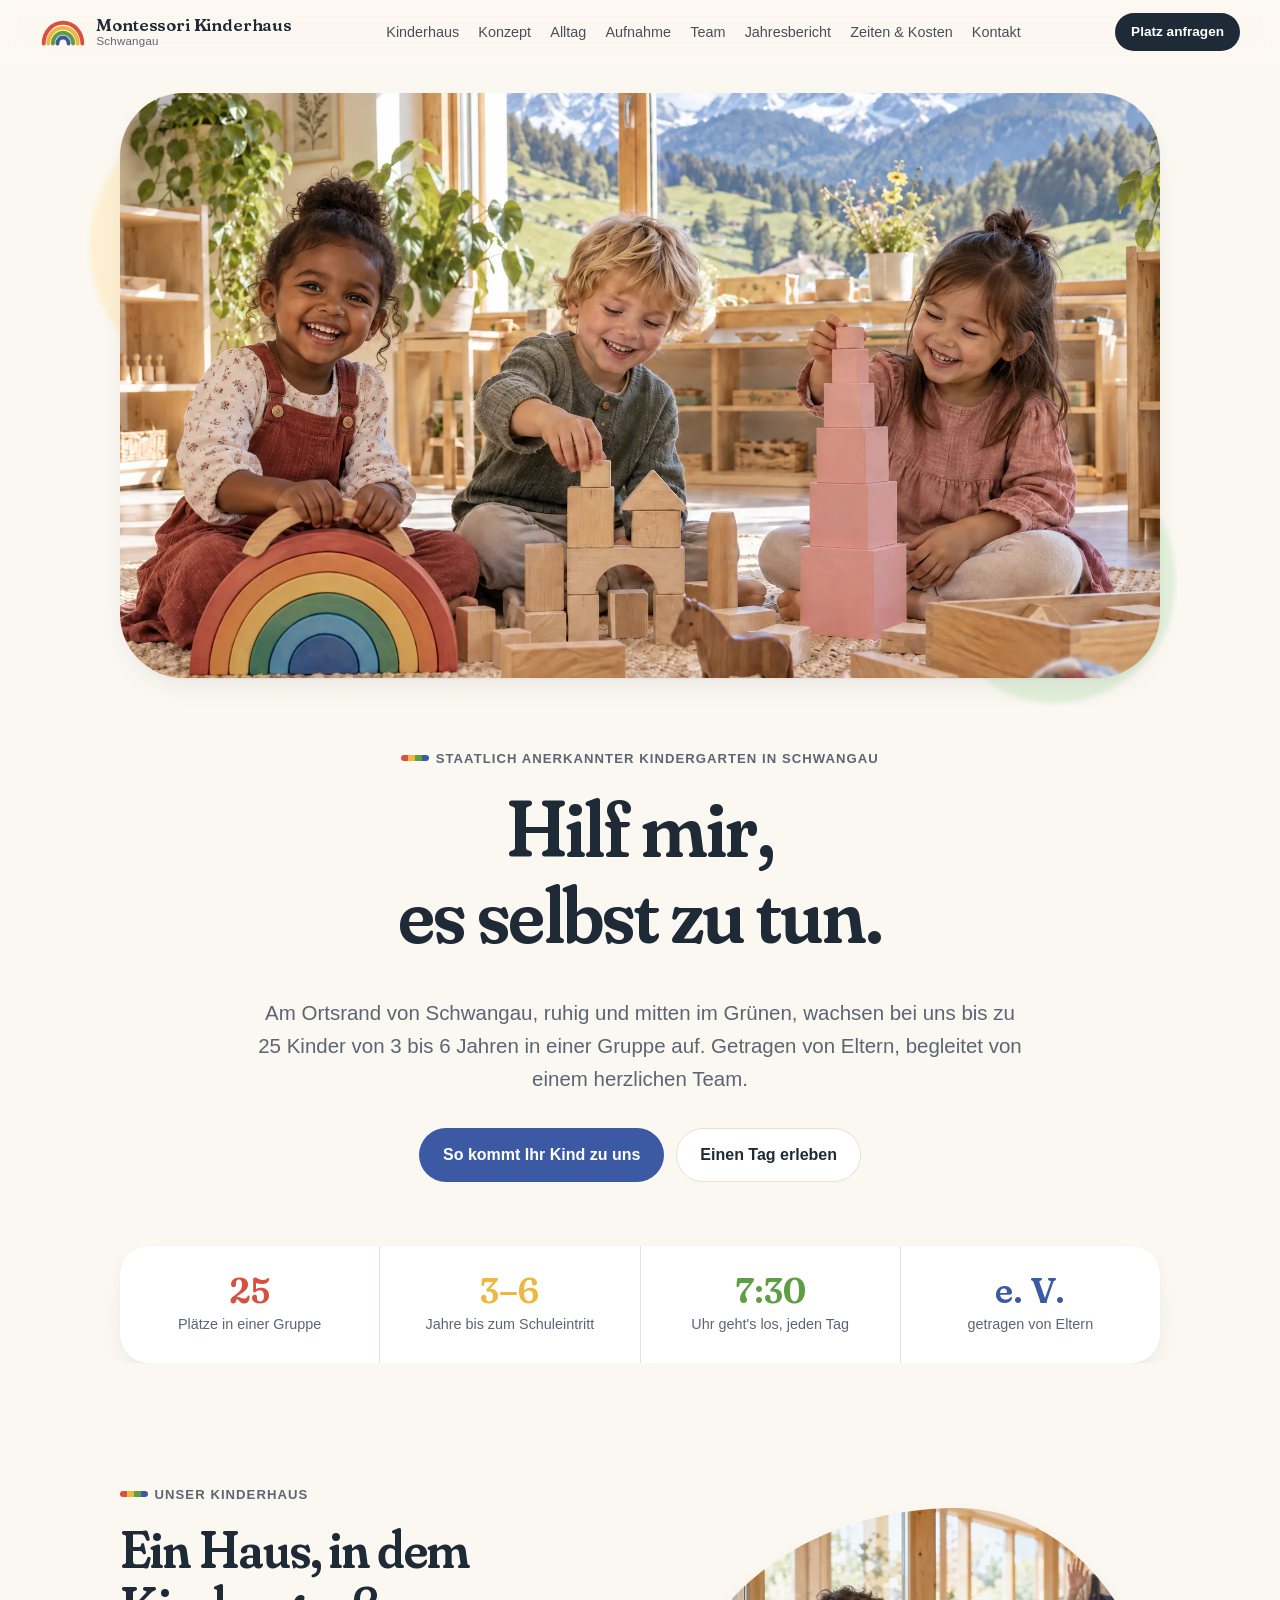
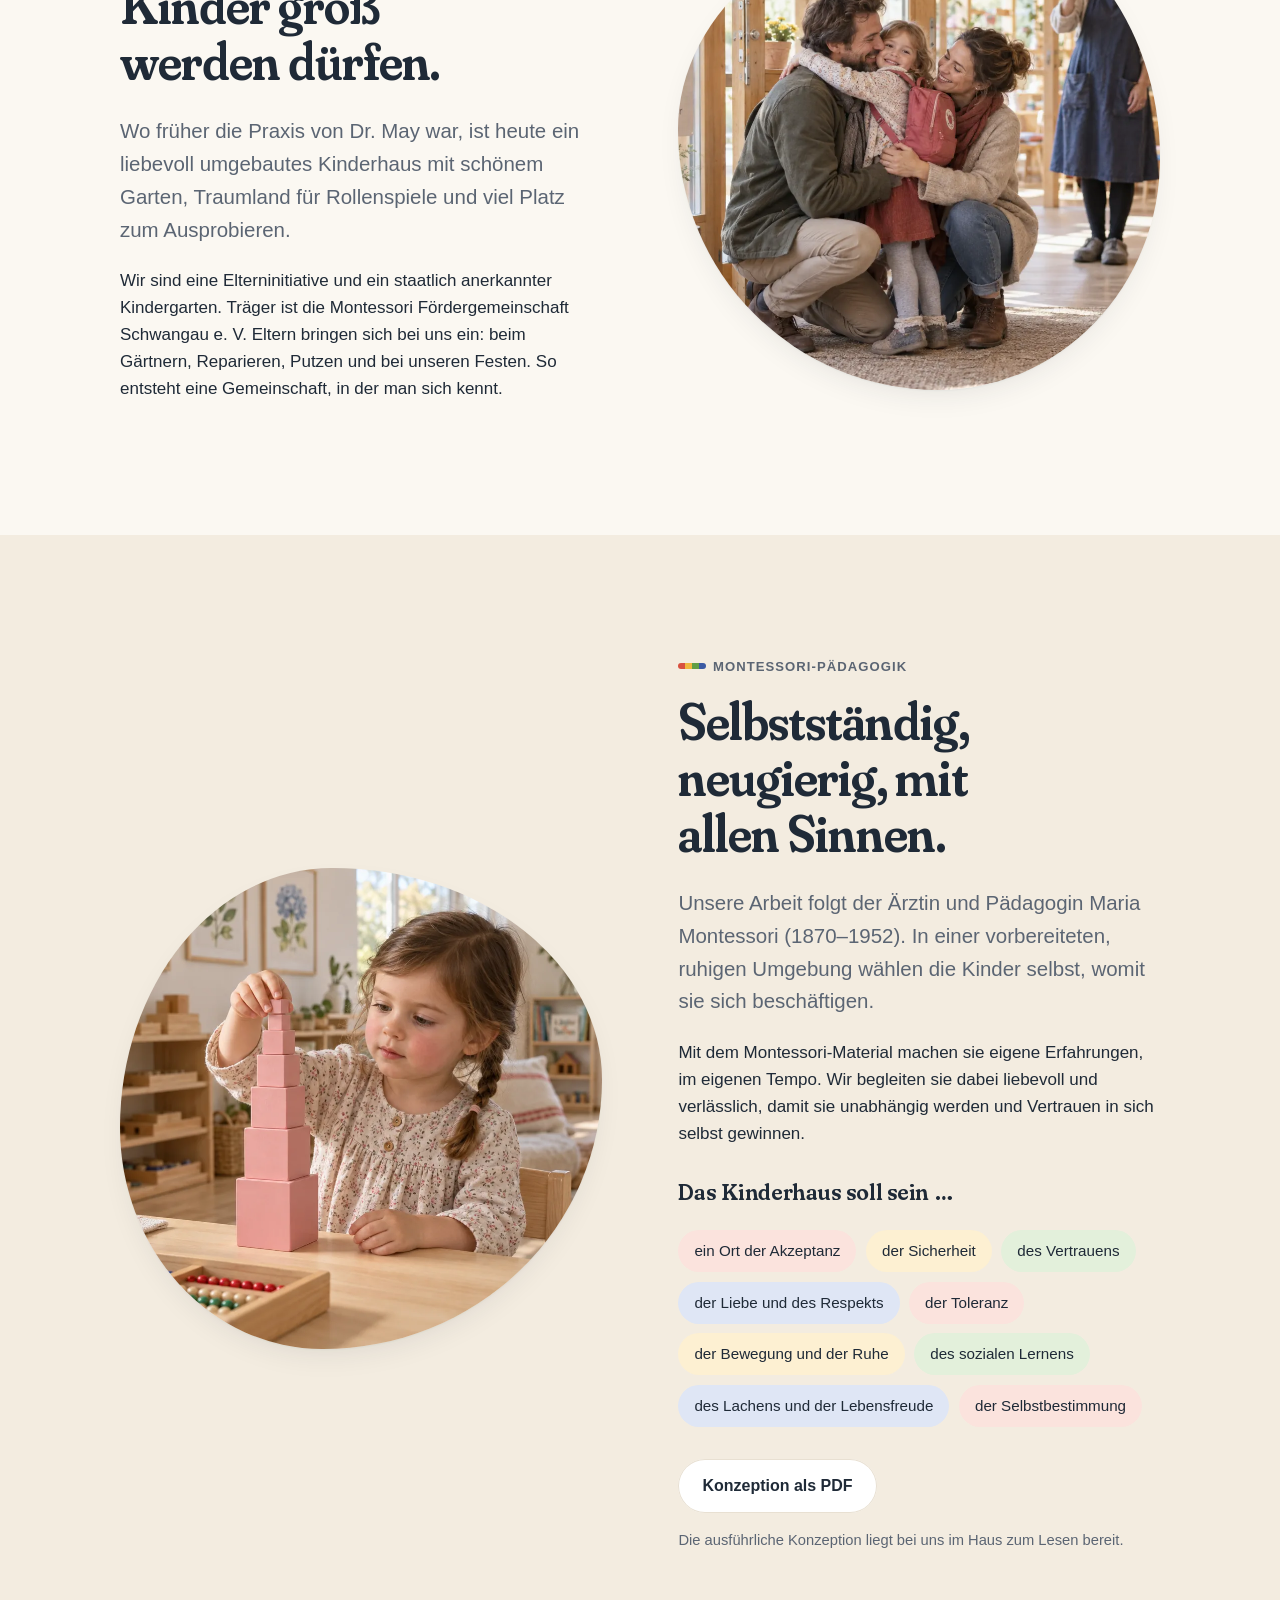
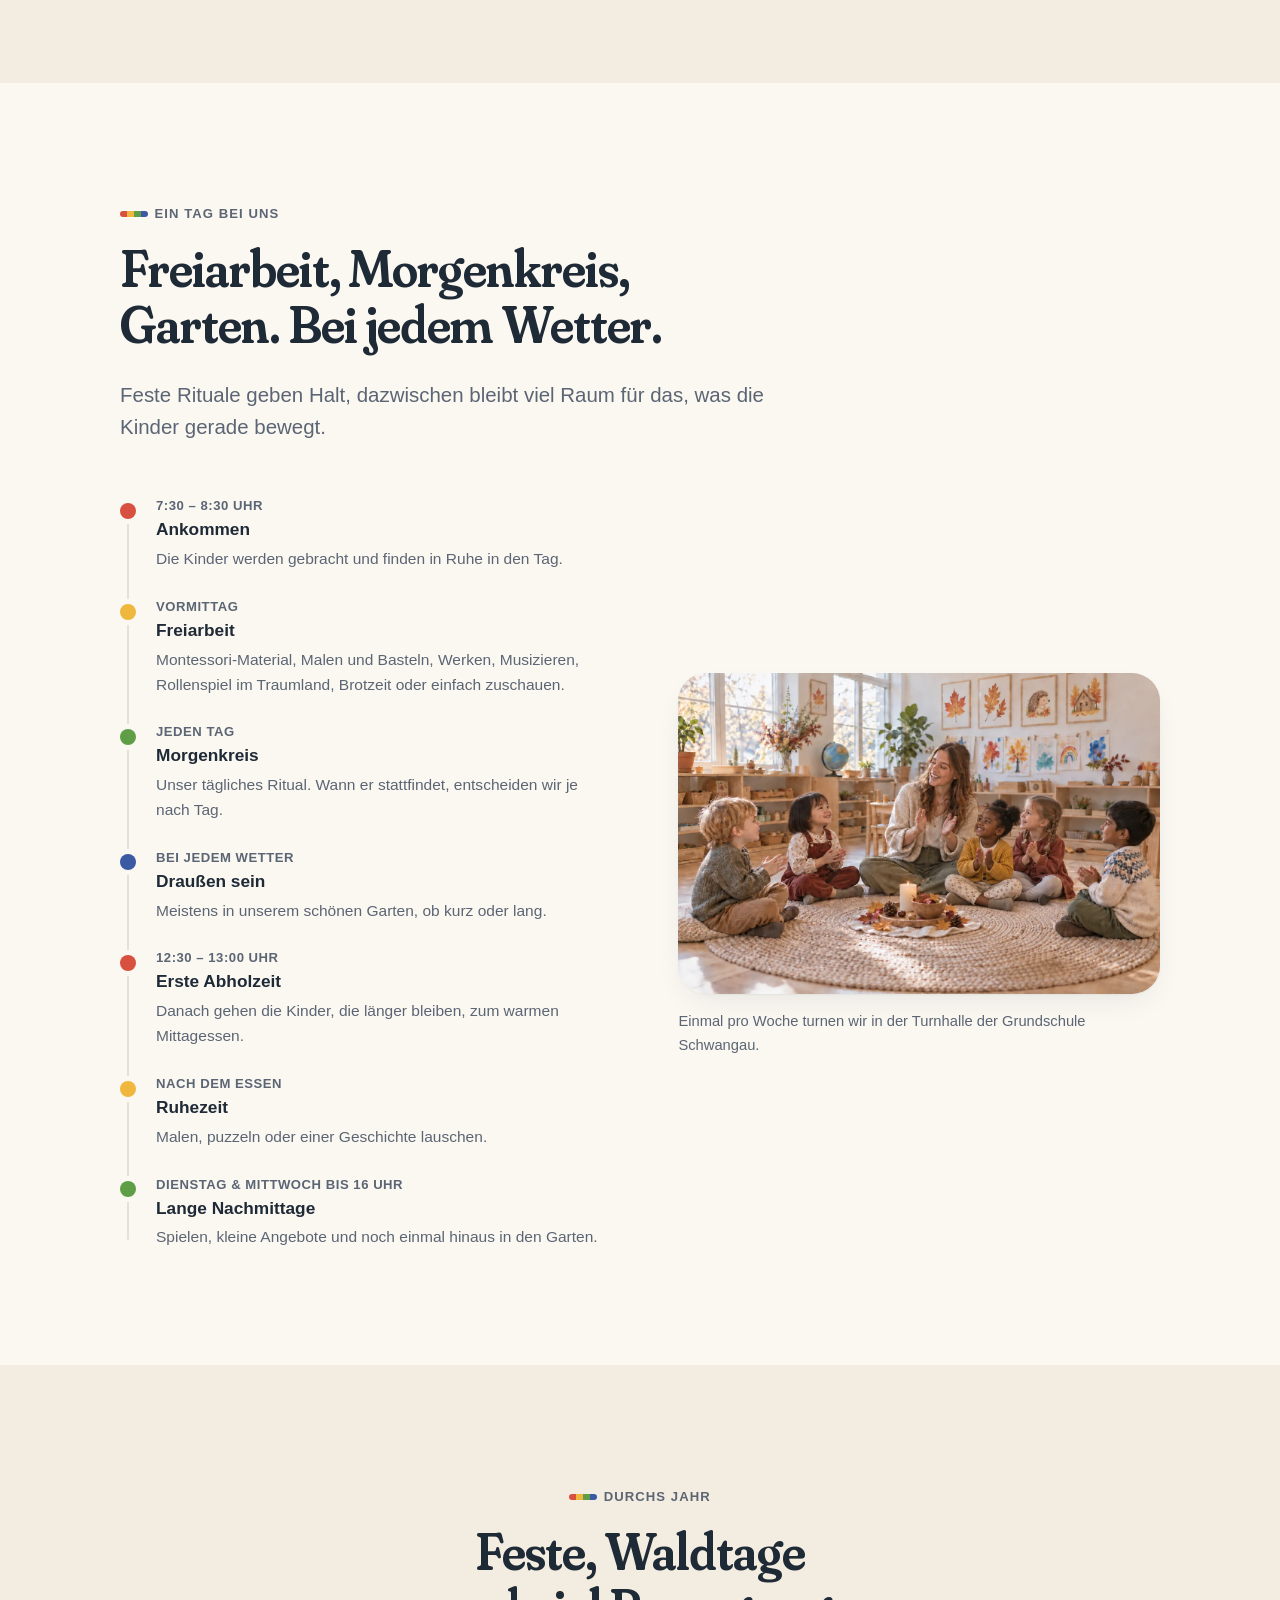
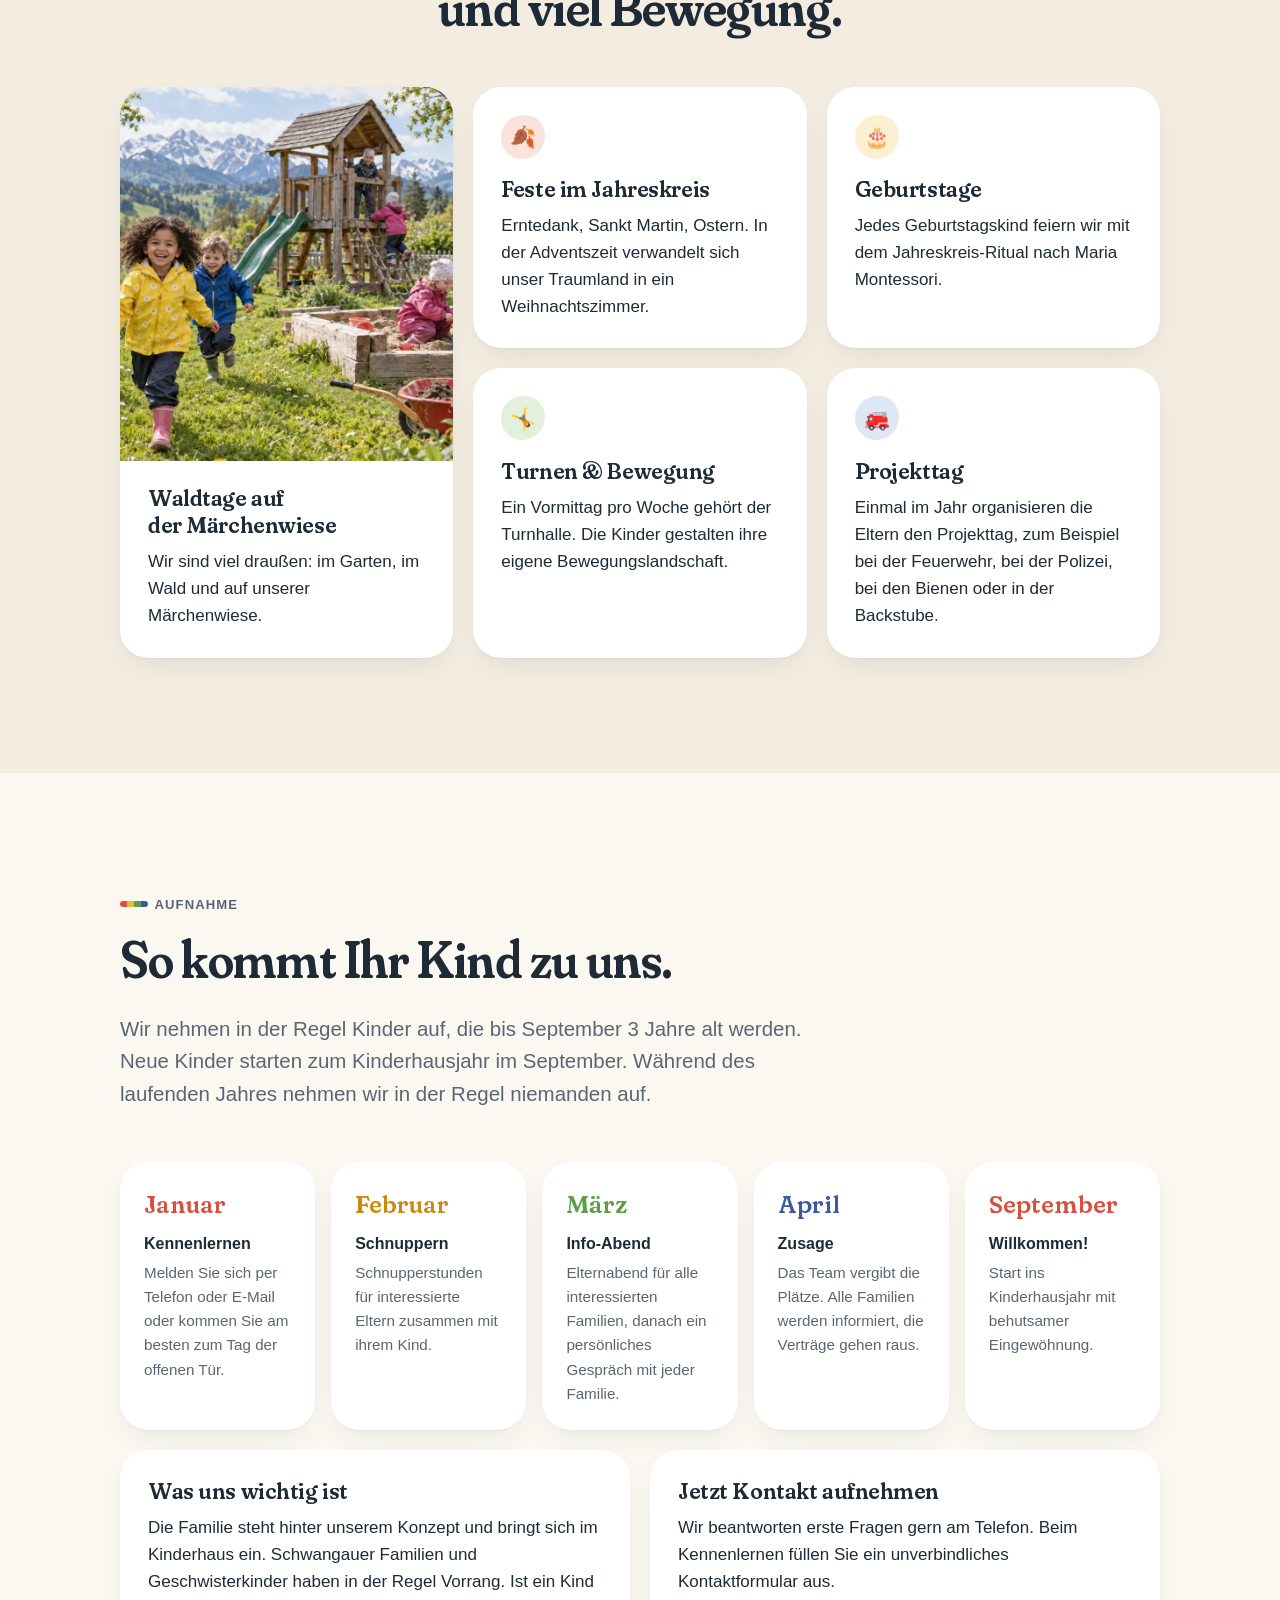
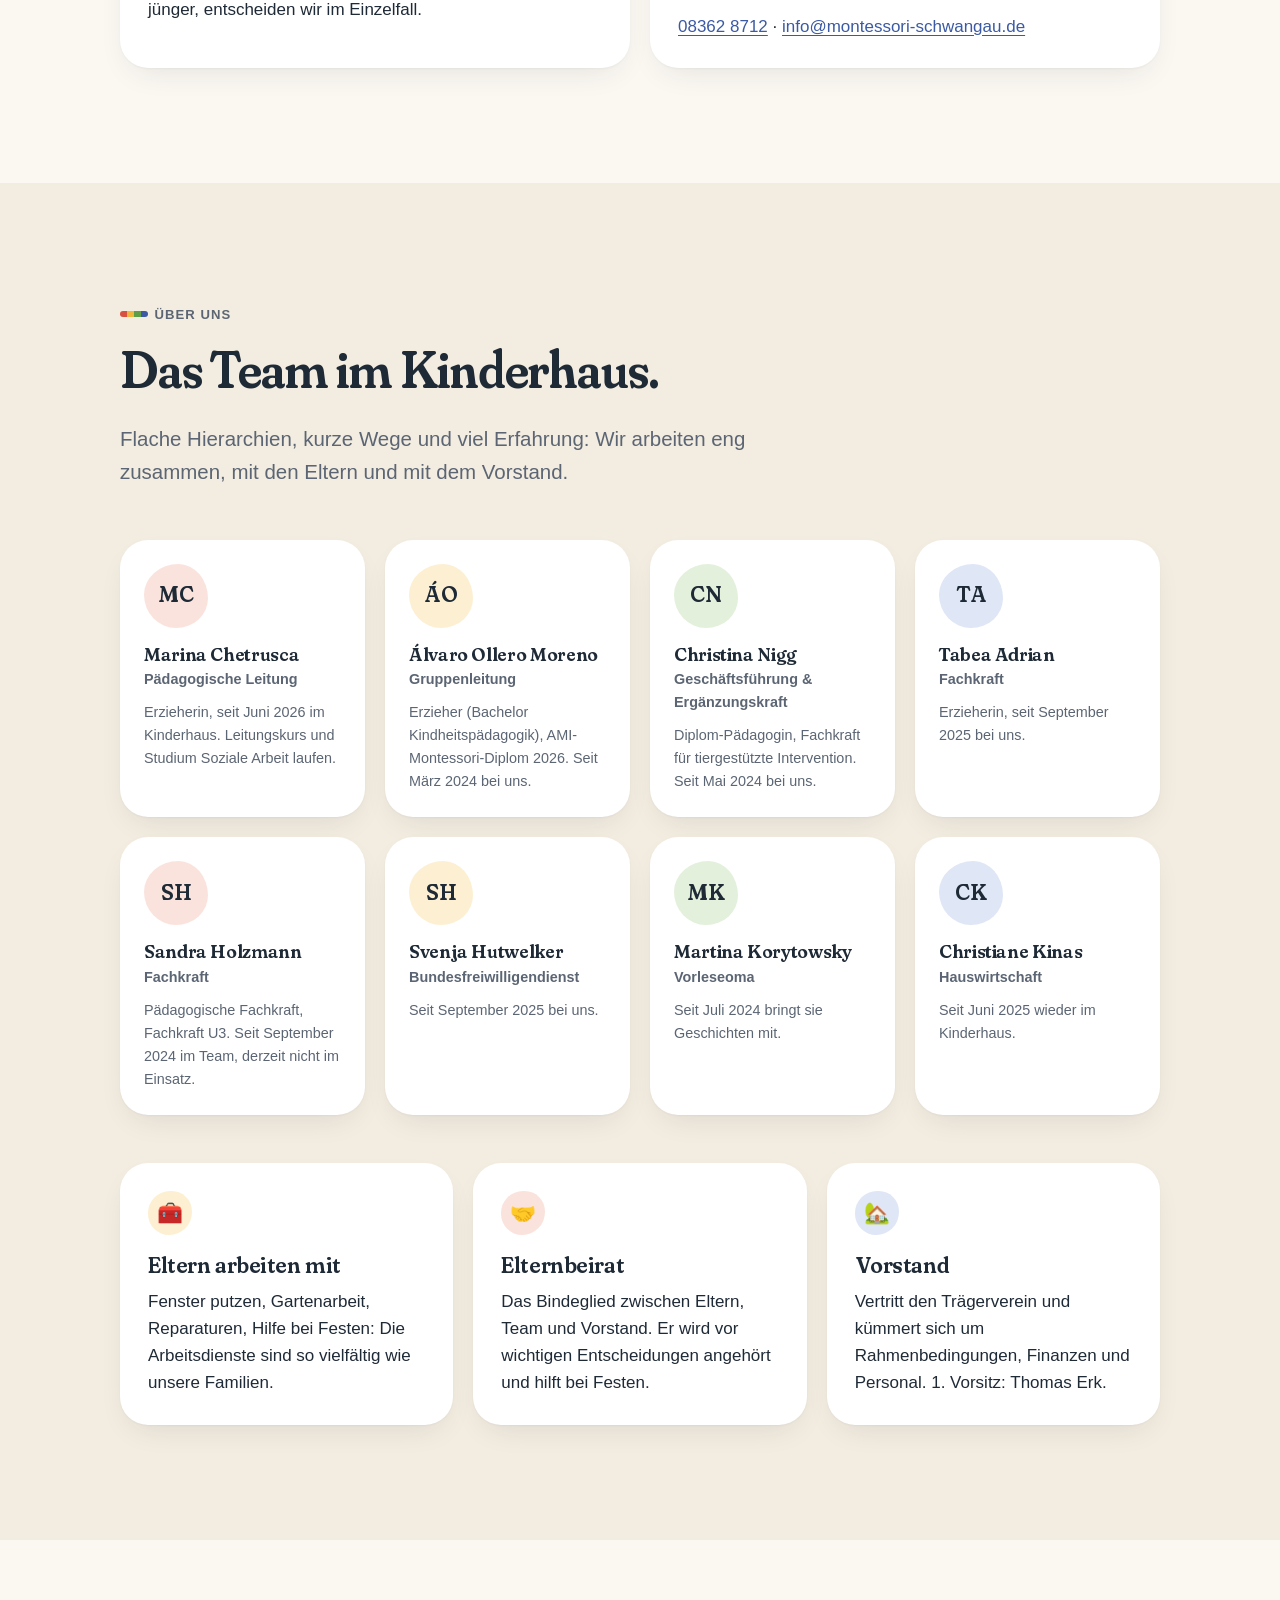
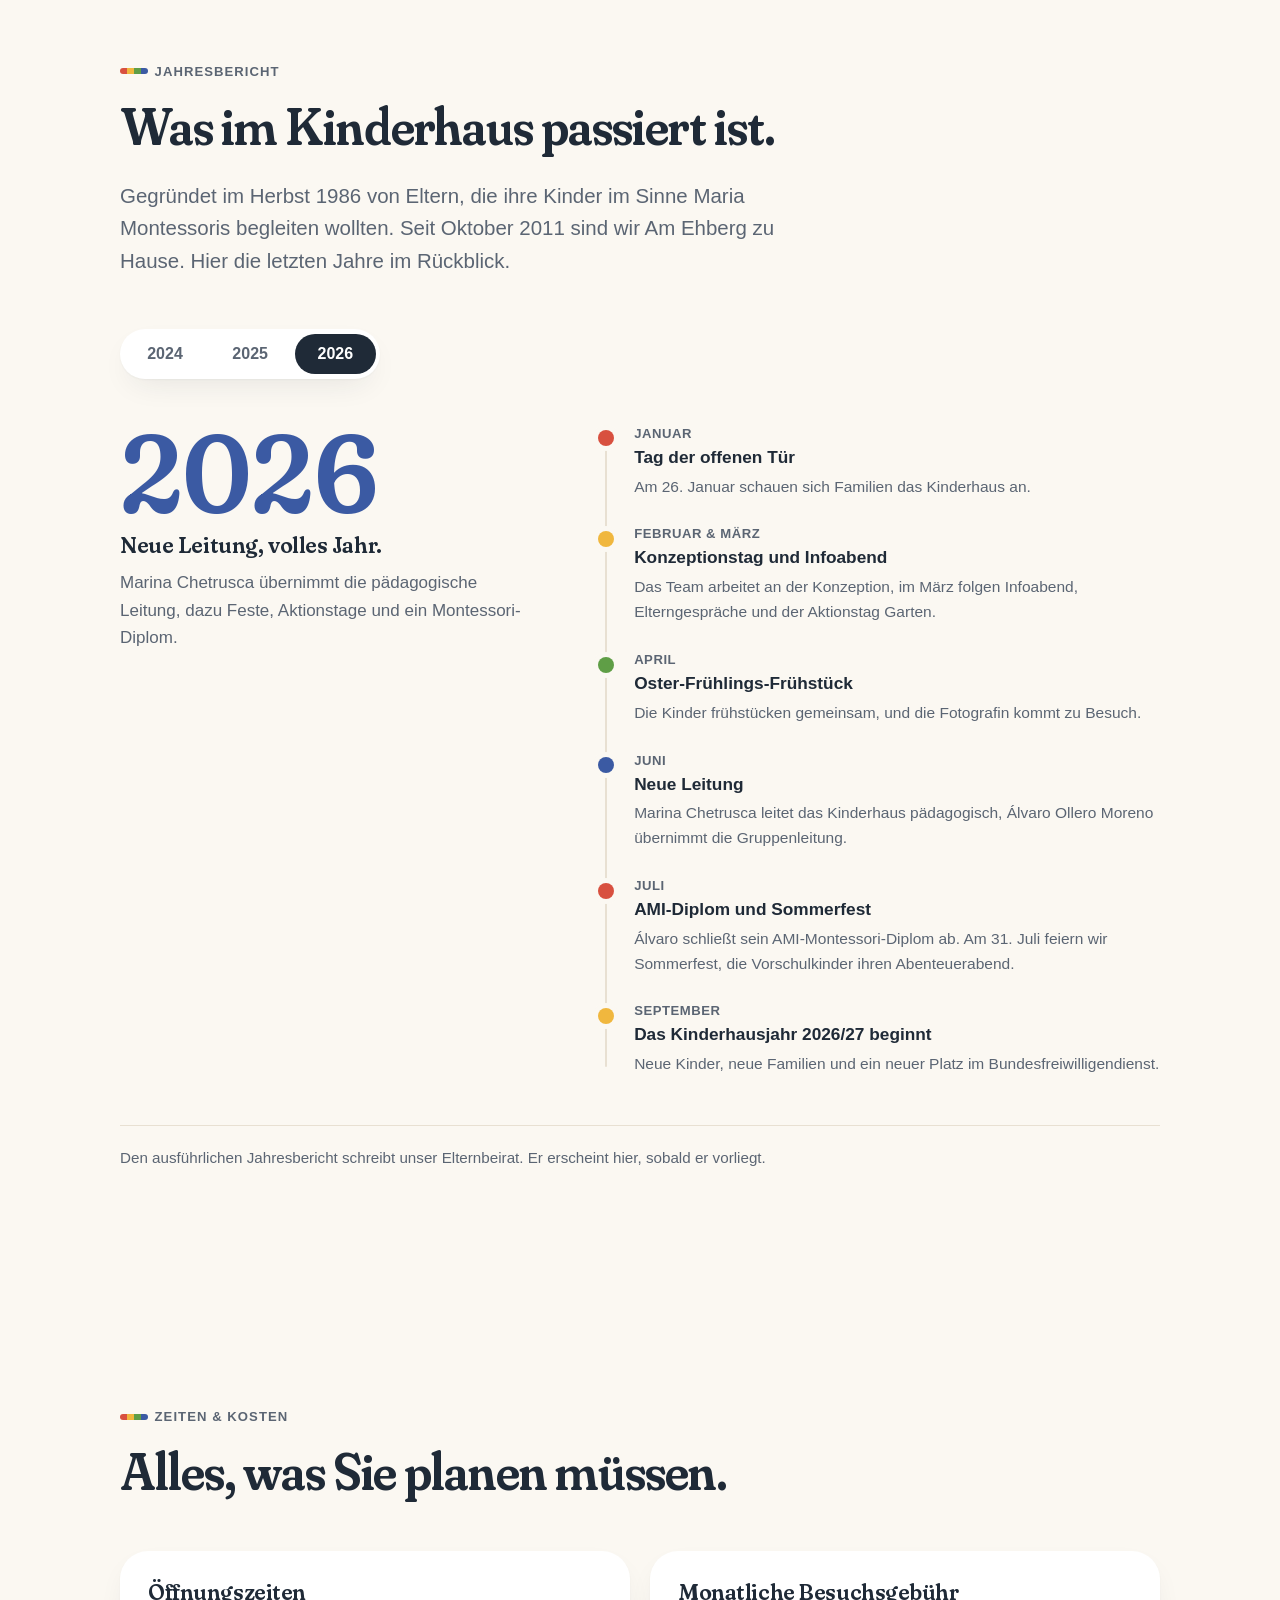
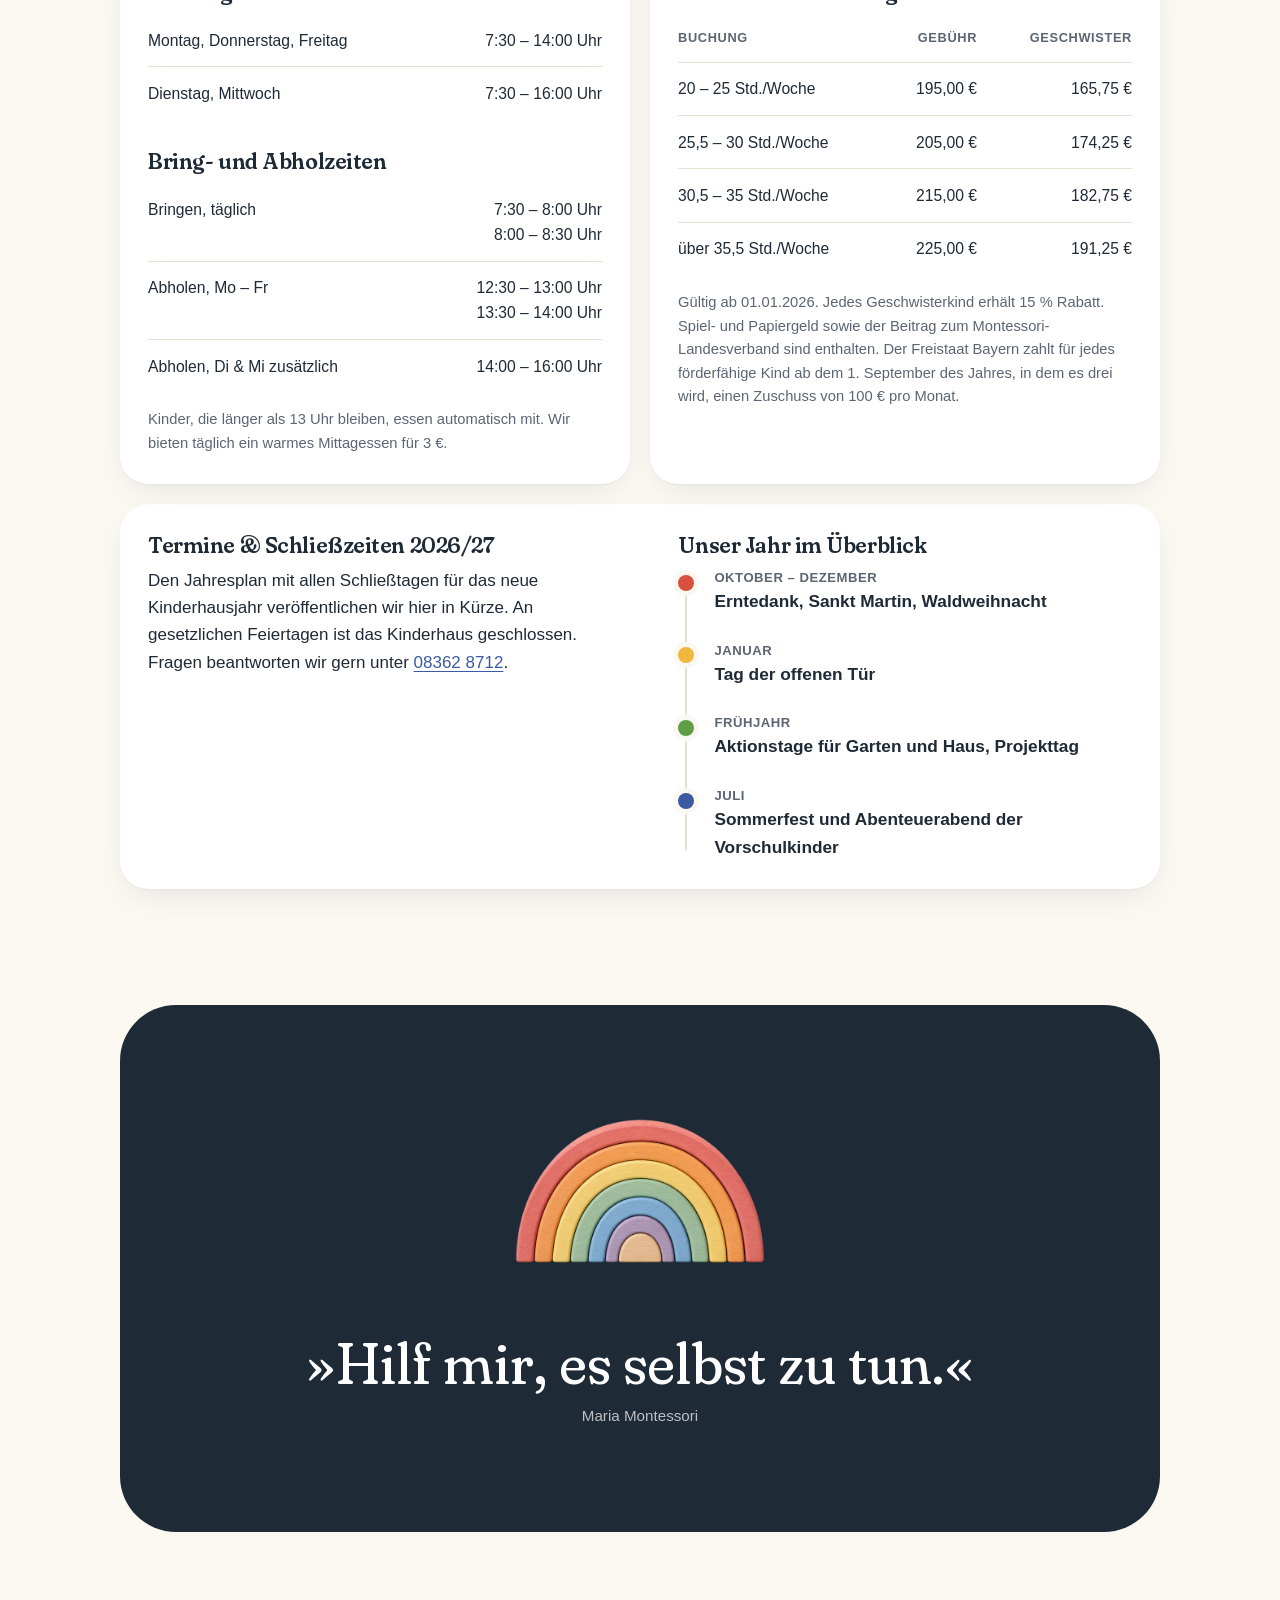
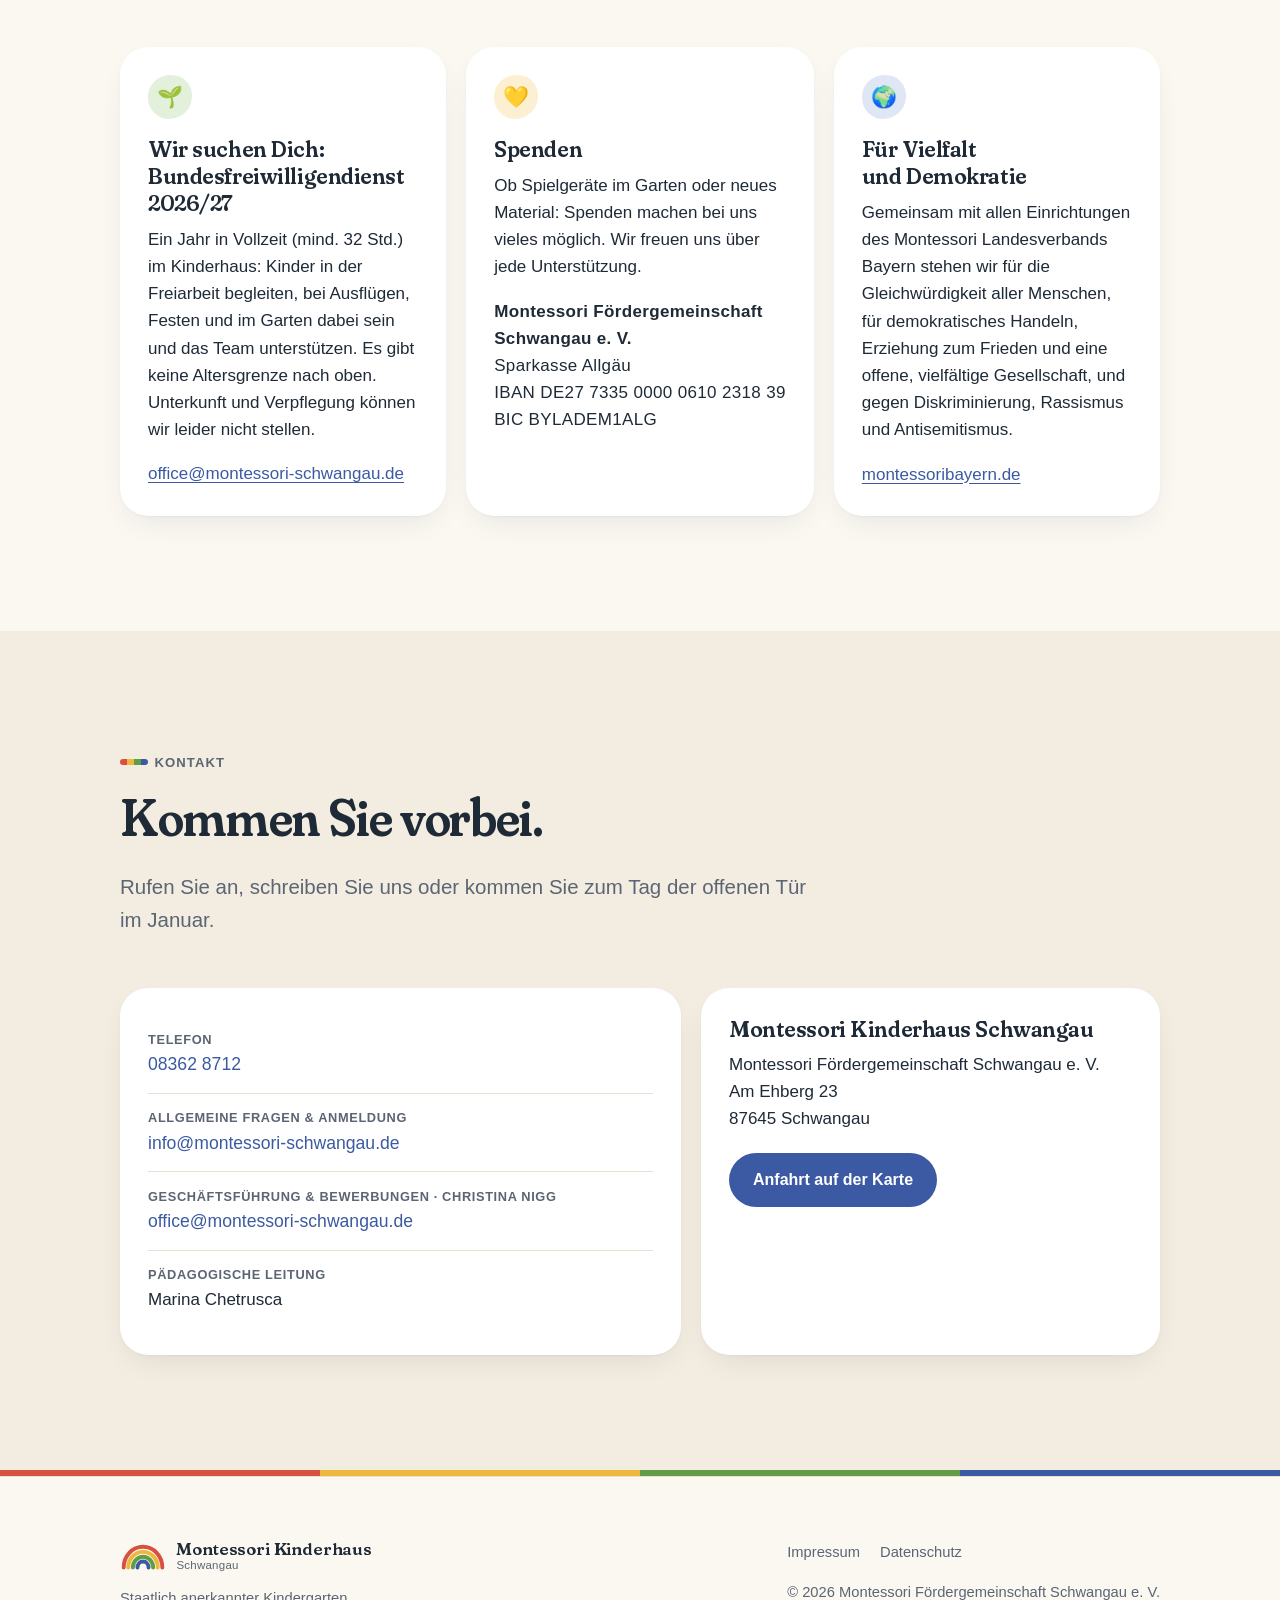
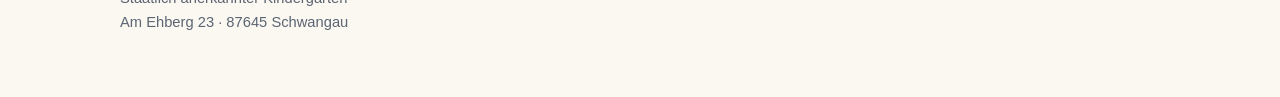
==== commit 9369daf4: "Menü: fester Abstand zum Button, Hamburger unter 1240px Mit acht Menüpunkten lief Kontakt in den But" ====
--- a/docs/index.html
+++ b/docs/index.html
@@ -11,7 +11,7 @@
 <meta name="theme-color" content="#fbf8f2">
 <link rel="icon" href="assets/favicon.svg" type="image/svg+xml">
 <link rel="preload" href="assets/fonts/fraunces.woff2" as="font" type="font/woff2" crossorigin>
-<link rel="stylesheet" href="assets/style.css?v=20bbf7f5">
+<link rel="stylesheet" href="assets/style.css?v=8766b831">
 </head>
 <body>
 
--- a/docs/assets/style.css
+++ b/docs/assets/style.css
@@ -81,12 +81,12 @@
   transition: border-color .3s;
 }
 .nav.scrolled { border-color: var(--line); }
-.nav .wrap { display: flex; align-items: center; justify-content: space-between; height: 64px; }
+.nav .wrap { display: flex; align-items: center; justify-content: space-between; gap: 2rem; height: 64px; max-width: calc(var(--wrap) + 160px); }
 .brand { display: flex; align-items: center; gap: .65rem; text-decoration: none; color: var(--ink); }
 .brand svg { width: 46px; height: 28px; flex: none; }
 .brand span { font-family: var(--display); font-weight: 600; font-size: 1.05rem; line-height: 1.05; letter-spacing: -.01em; }
 .brand small { display: block; font-family: var(--text); font-weight: 500; font-size: .72rem; color: var(--muted); letter-spacing: .02em; }
-.nav ul { display: flex; gap: clamp(1rem, 1.6vw, 1.6rem); list-style: none; margin: 0; padding: 0; }
+.nav ul { display: flex; gap: 1.2rem; list-style: none; margin: 0; padding: 0; }
 .nav ul a { color: var(--ink); text-decoration: none; font-size: .9rem; opacity: .82; white-space: nowrap; }
 .nav ul a:hover { opacity: 1; }
 .nav .cta-small {
@@ -96,7 +96,7 @@
 .menu-btn { display: none; background: none; border: 0; padding: 8px; margin-right: -8px; color: var(--ink); cursor: pointer; }
 .menu-btn svg { width: 24px; height: 24px; }
 
-@media (max-width: 1140px) {
+@media (max-width: 1239px) {
   .nav ul, .nav .cta-small { display: none; }
   .menu-btn { display: block; }
   .nav.open ul {
